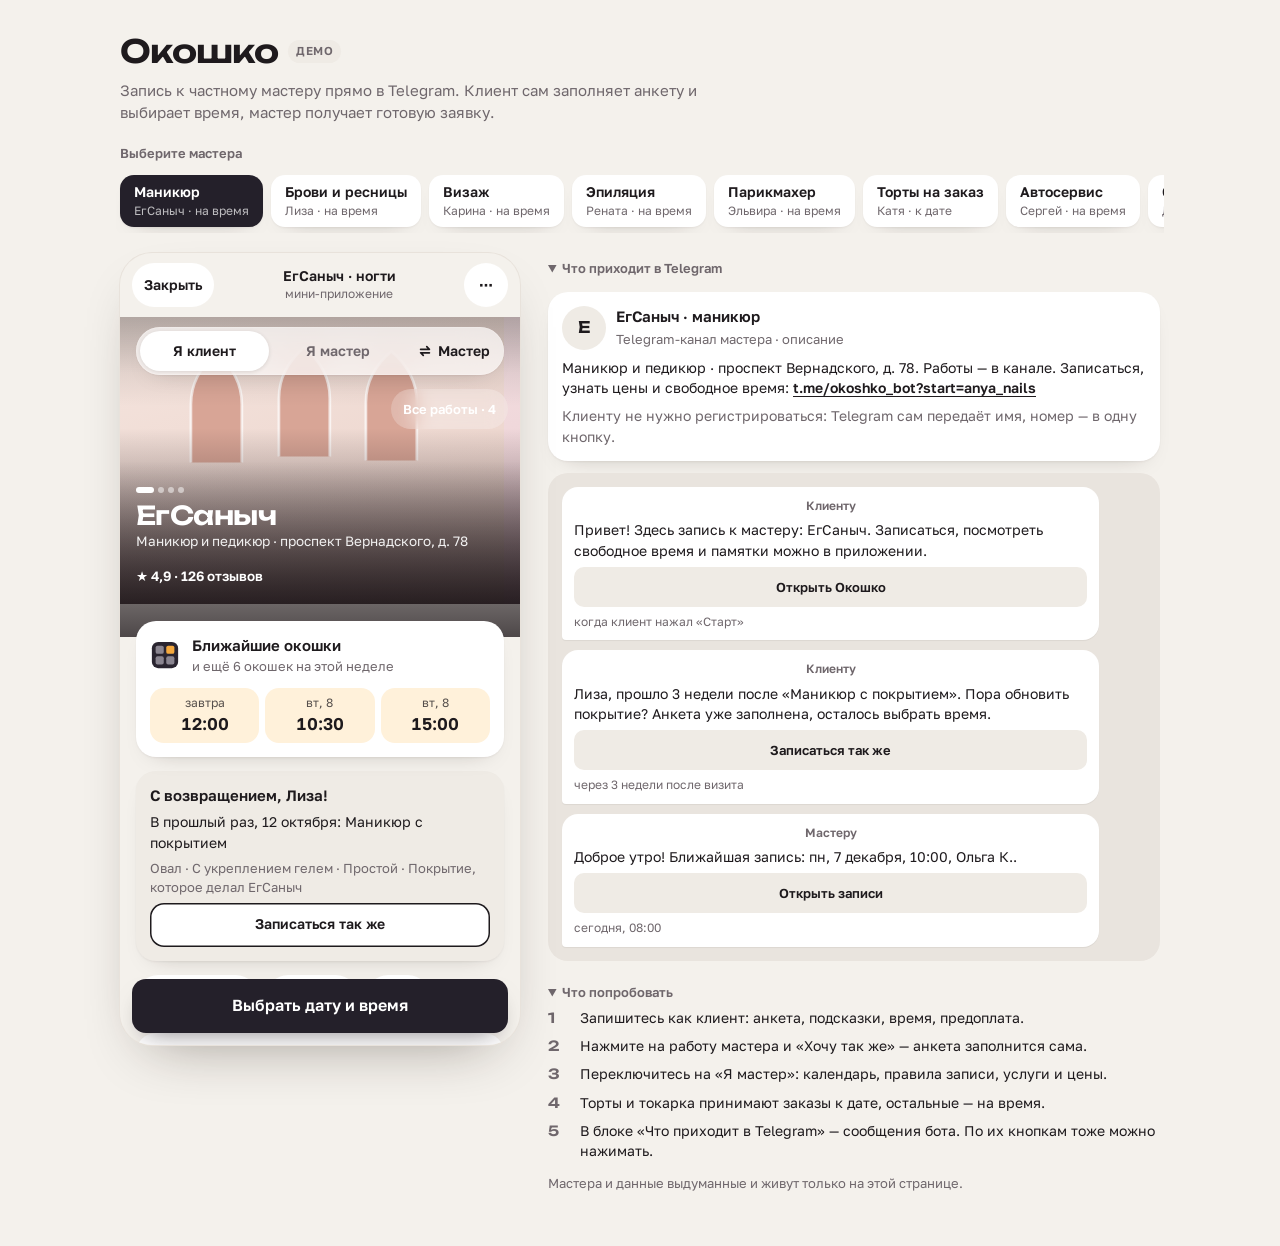
==== dev/index.html @ 12939f6d "Черновик: несколько услуг за визит, исправлено выбранное время в тёмной теме, возврат под итогом" ====
<!doctype html>
<html lang="ru"><head><meta charset="utf-8"><meta name="viewport" content="width=device-width,initial-scale=1,viewport-fit=cover">
<meta http-equiv="Content-Security-Policy" content="default-src 'self'; script-src 'self' 'unsafe-inline' https://telegram.org; style-src 'self' 'unsafe-inline'; img-src 'self' data: blob:; font-src 'self'; connect-src 'self'; media-src 'self' blob:; object-src 'none'; base-uri 'none'; form-action 'none'">
<meta name="referrer" content="no-referrer">
<meta name="theme-color" content="#F5EFE9" media="(prefers-color-scheme: light)"><meta name="theme-color" content="#141017" media="(prefers-color-scheme: dark)">
<meta name="robots" content="noindex"><meta name="description" content="Окошко — запись к частному мастеру в Telegram">
<link rel="icon" href="data:image/svg+xml,%3Csvg xmlns='http://www.w3.org/2000/svg' viewBox='0 0 24 24'%3E%3Crect x='1.5' y='1.5' width='21' height='21' rx='5' fill='%232A2530'/%3E%3Crect x='4.5' y='4.5' width='6.5' height='6.5' rx='1.5' fill='%238A8590'/%3E%3Crect x='13' y='4.5' width='6.5' height='6.5' rx='1.5' fill='%23F5A93E'/%3E%3Crect x='4.5' y='13' width='6.5' height='6.5' rx='1.5' fill='%238A8590'/%3E%3Crect x='13' y='13' width='6.5' height='6.5' rx='1.5' fill='%238A8590'/%3E%3C/svg%3E">
<script src="https://telegram.org/js/telegram-web-app.js?59"></script>
</head><body>
<title>Окошко</title>
<link rel="stylesheet" href="../fonts/fonts.css">
<style>
/* ===== Окошко: единая система (образец system.html) =====
   Фон тёплый нейтральный, карточки белые r20 с одной тенью, действие — графит r14,
   свет (янтарь) — только свободное/выбранное время, знак — сетка окошек 2×2.
   Unbounded — только заголовки экранов и имя мастера. */
:root{
  --bg:#F4F1EC; --surface:#FFFFFF; --sunk:#EFEBE5; --ink:#1E1A1D; --muted:#6F676C; --line:#E8E2DB;
  --action:#24202A; --action-ink:#FFFFFF;
  --light:#F5A93E; --light-2:#FFC86B; --light-soft:#FFF1DA; --light-ink:#3A2306;
  --ok:#2E7D5B; --danger:#C2412D;
  --r-card:20px; --r-ctl:14px; --r-sm:10px;
  --shadow:0 1px 2px rgba(30,20,10,.05),0 10px 24px -18px rgba(30,20,10,.35);
  --display:"Unbounded","Golos Text",system-ui,sans-serif;
  --body:"Golos Text",system-ui,-apple-system,"Segoe UI",sans-serif;
  --accent:var(--action); --accent-ink:var(--action-ink); --accent-text:var(--ink); --accent-soft:var(--sunk);
  --win-off:url("data:image/svg+xml,%3Csvg xmlns='http://www.w3.org/2000/svg' viewBox='0 0 24 24'%3E%3Crect x='1.5' y='1.5' width='21' height='21' rx='5' fill='%232A2530'/%3E%3Cg fill='%238A8590'%3E%3Crect x='4.5' y='4.5' width='6.5' height='6.5' rx='1.5'/%3E%3Crect x='13' y='4.5' width='6.5' height='6.5' rx='1.5'/%3E%3Crect x='4.5' y='13' width='6.5' height='6.5' rx='1.5'/%3E%3Crect x='13' y='13' width='6.5' height='6.5' rx='1.5'/%3E%3C/g%3E%3C/svg%3E");
  --win-on:url("data:image/svg+xml,%3Csvg xmlns='http://www.w3.org/2000/svg' viewBox='0 0 24 24'%3E%3Crect x='1.5' y='1.5' width='21' height='21' rx='5' fill='%232A2530'/%3E%3Cg fill='%238A8590'%3E%3Crect x='4.5' y='4.5' width='6.5' height='6.5' rx='1.5'/%3E%3Crect x='4.5' y='13' width='6.5' height='6.5' rx='1.5'/%3E%3Crect x='13' y='13' width='6.5' height='6.5' rx='1.5'/%3E%3C/g%3E%3Crect x='13' y='4.5' width='6.5' height='6.5' rx='1.5' fill='%23F5A93E'/%3E%3C/svg%3E");
}
@media (prefers-color-scheme: dark){:root:not([data-theme="light"]){color-scheme:dark}}
.t-light{--bg:#F4F1EC;--surface:#FFFFFF;--sunk:#EFEBE5;--ink:#1E1A1D;--muted:#6F676C;--line:#E8E2DB;--action:#24202A;--action-ink:#FFFFFF;--light-soft:#FFF1DA;--ok:#2E7D5B;--shadow:0 1px 2px rgba(30,20,10,.05),0 10px 24px -18px rgba(30,20,10,.35);--glass:color-mix(in srgb,#FFFFFF 70%,transparent);--bubble:#FFFFFF;--feed:#E9E4DE;color-scheme:light}
.t-dark{--bg:#121014;--surface:#1D1A20;--sunk:#262229;--ink:#F3EFF1;--muted:#A79FA5;--line:#2E2A32;--action:#F3EFF1;--action-ink:#121014;--light-soft:#3A2A14;--ok:#5BC293;--danger:#F97066;--shadow:none;--glass:color-mix(in srgb,#2A2530 70%,transparent);--bubble:#1D1A20;--feed:#0C0A0E;color-scheme:dark;
  --win-off:url("data:image/svg+xml,%3Csvg xmlns='http://www.w3.org/2000/svg' viewBox='0 0 24 24'%3E%3Crect x='1.5' y='1.5' width='21' height='21' rx='5' fill='%23F1ECEF'/%3E%3Cg fill='%23C9C3BD'%3E%3Crect x='4.5' y='4.5' width='6.5' height='6.5' rx='1.5'/%3E%3Crect x='13' y='4.5' width='6.5' height='6.5' rx='1.5'/%3E%3Crect x='4.5' y='13' width='6.5' height='6.5' rx='1.5'/%3E%3Crect x='13' y='13' width='6.5' height='6.5' rx='1.5'/%3E%3C/g%3E%3C/svg%3E");
  --win-on:url("data:image/svg+xml,%3Csvg xmlns='http://www.w3.org/2000/svg' viewBox='0 0 24 24'%3E%3Crect x='1.5' y='1.5' width='21' height='21' rx='5' fill='%23F1ECEF'/%3E%3Cg fill='%23C9C3BD'%3E%3Crect x='4.5' y='4.5' width='6.5' height='6.5' rx='1.5'/%3E%3Crect x='4.5' y='13' width='6.5' height='6.5' rx='1.5'/%3E%3Crect x='13' y='13' width='6.5' height='6.5' rx='1.5'/%3E%3C/g%3E%3Crect x='13' y='4.5' width='6.5' height='6.5' rx='1.5' fill='%23F5A93E'/%3E%3C/svg%3E")}
.t-light,.t-dark{background:var(--bg);color:var(--ink);--accent:var(--action);--accent-ink:var(--action-ink);--accent-text:var(--ink);--accent-soft:var(--sunk)}
*{box-sizing:border-box}
[hidden]{display:none!important}
body{background:var(--bg);color:var(--ink);font-family:var(--body);font-size:15px;line-height:1.45;margin:0;
  padding-left:max(16px,env(safe-area-inset-left,0px));padding-right:max(16px,env(safe-area-inset-right,0px));padding-block:28px 40px}
button,input,select,textarea{font:inherit;color:inherit}
button{cursor:pointer}
button,label,summary{touch-action:manipulation;-webkit-tap-highlight-color:transparent}
:focus-visible{outline:2px solid var(--light);outline-offset:2px}
.sheet:focus,.modal:focus{outline:none}
h2{font-family:var(--display);font-weight:700;font-size:20px;line-height:1.2;letter-spacing:-.01em;margin:0;text-wrap:balance}
h3{font-size:15px;font-weight:600;margin:0;color:var(--ink)}
.muted{color:var(--muted)}
.small{font-size:13px}

/* ===== демо-обвязка вокруг телефона (тихая) ===== */
.wrap{max-width:1040px;margin:0 auto;display:flex;flex-direction:column;gap:20px}
.intro{display:flex;flex-direction:column;gap:6px;max-width:640px}
.intro h1{font-family:var(--display);font-weight:700;font-size:clamp(24px,4vw,32px);margin:0;letter-spacing:-.02em;display:flex;align-items:center;gap:10px}
.intro p{margin:0;color:var(--muted)}
.demo{font-family:var(--body);font-size:11.5px;font-weight:600;letter-spacing:.05em;text-transform:uppercase;padding:3px 8px;border-radius:99px;background:var(--sunk);color:var(--muted)}
.m-hint{display:none}
.niche-h{display:flex;flex-direction:column;gap:8px;min-width:0}
.niche-h h3{font-size:13px;color:var(--muted);font-weight:600}
.niches{display:flex;gap:8px;overflow-x:auto;padding:4px 4px 6px;margin:0 -4px;scrollbar-width:none}
.niches::-webkit-scrollbar{display:none}
.niche{flex:none;border:0;background:var(--surface);box-shadow:var(--shadow);border-radius:var(--r-ctl);padding:8px 14px;text-align:left;line-height:1.25;min-height:44px}
.niche b{display:block;font-weight:600;font-size:14px}
.niche span{font-size:12px;color:var(--muted)}
.niche[aria-pressed="true"]{background:var(--action);color:var(--action-ink)}
.niche[aria-pressed="true"] span{color:inherit;opacity:.7}
.grid{display:grid;grid-template-columns:minmax(0,400px) minmax(0,1fr);gap:28px;align-items:start}
@media (max-width:820px){.grid{grid-template-columns:minmax(0,1fr)}}
.side{display:flex;flex-direction:column;gap:16px;min-width:0}
.fold{display:flex;flex-direction:column}
.fold summary{cursor:pointer;font-size:13px;color:var(--muted);font-weight:600;padding:6px 0}
.fold-in{display:flex;flex-direction:column;gap:12px;margin-top:8px}
.badge{font-size:11px;background:var(--light);color:var(--light-ink);border-radius:99px;padding:2px 8px;margin-left:4px}
.tips{display:flex;flex-direction:column;gap:8px;padding:0;margin:0;list-style:none}
.tips li{display:grid;grid-template-columns:24px 1fr;gap:8px;font-size:14px}
.tips li b{font-family:var(--display);color:var(--muted);font-weight:600}
/* лента бота */
.chan{background:var(--surface);box-shadow:var(--shadow);border-radius:var(--r-card);padding:14px;display:flex;flex-direction:column;gap:8px}
.chan-top{display:flex;gap:10px;align-items:center}.chan-top b{display:block}
.chan p{margin:0;font-size:14px}
.feed{background:var(--feed);border-radius:var(--r-card);padding:14px;display:flex;flex-direction:column;gap:10px;max-height:min(560px,70vh);overflow-y:auto}
.msg{background:var(--bubble);border-radius:16px 16px 16px 4px;padding:10px 12px;max-width:92%;display:flex;flex-direction:column;gap:6px;font-size:14px;box-shadow:0 1px 1px rgba(0,0,0,.06)}
.msg.me{align-self:flex-end;background:var(--action);color:var(--action-ink);border-radius:16px 16px 4px 16px}
.msg .who{font-size:12px;font-weight:600;color:var(--muted)}
.msg .when{font-size:12px;color:var(--muted)}
.msg.me .when{color:inherit;opacity:.7}
.msg-btn{border:0;border-radius:var(--r-sm);background:var(--sunk);padding:8px;font-weight:600;font-size:13px;min-height:40px}
.linkbtn{border:0;background:none;padding:0;color:var(--ink);font-weight:600;text-decoration:underline;text-underline-offset:3px}

/* ===== телефон ===== */
.phone{position:relative;display:flex;flex-direction:column;height:min(800px,88vh);min-height:560px;background:var(--bg);
  border-radius:32px;overflow:hidden;box-shadow:0 0 0 1px var(--line),0 24px 60px -30px rgba(30,20,10,.45);width:100%;max-width:400px;margin:0 auto}
.tg-bar{display:flex;align-items:center;justify-content:space-between;padding:10px 12px;font-size:14px;flex:none}
.tg-bar .ttl{text-align:center;line-height:1.2}
.tg-bar .ttl b{display:block;font-weight:600}
.tg-bar .ttl small{color:var(--muted);font-size:12px}
.tg-bar .ghost{border:0;background:var(--surface);border-radius:99px;padding:0 12px;min-height:34px;font-weight:600;font-size:14px}
.t-dark .tg-bar .ghost{background:var(--sunk)}
.stage{position:relative;flex:1;min-height:0;display:flex;flex-direction:column}
.screen{flex:1;min-height:0;overflow-y:auto;padding:16px;display:flex;flex-direction:column;gap:14px;overscroll-behavior:contain}
.screen>*{flex-shrink:0}
.stage .screen{--pt:66px;padding-top:var(--pt);padding-bottom:calc(var(--fh,0px) + 16px);scroll-padding-top:var(--pt)}
.stage.noroles .screen{--pt:12px}
/* переключатель «клиент / мастер» и выбор мастера — стекло сверху */
.roles{position:absolute;top:10px;left:16px;right:16px;z-index:6;display:grid;grid-template-columns:1fr 1fr auto;gap:4px;padding:4px;border-radius:99px;
  background:var(--glass);-webkit-backdrop-filter:blur(20px) saturate(1.6);backdrop-filter:blur(20px) saturate(1.6);box-shadow:var(--shadow),inset 0 0 0 .5px rgba(255,255,255,.35)}
.t-dark .roles{box-shadow:inset 0 0 0 1px var(--line)}
.roles button{border:0;background:none;border-radius:99px;min-height:40px;padding:0 12px;font-weight:600;color:var(--muted);font-size:14px}
.roles button[aria-pressed="true"]{background:var(--surface);color:var(--ink);box-shadow:0 1px 4px rgba(0,0,0,.12)}
.t-dark .roles button[aria-pressed="true"]{background:var(--sunk)}
.roles .who-btn{display:flex;align-items:center;gap:6px;color:var(--ink);padding:0 10px 0 12px}
.roles .who-btn svg{width:14px;height:14px}
/* нижняя кнопка — парит сама, без подложки */
.foot{position:absolute;left:12px;right:12px;bottom:12px;z-index:6;display:flex;flex-direction:column;gap:8px}
.foot:empty{display:none}
.foot.has-back{display:grid;grid-template-columns:auto minmax(0,1fr);gap:8px;align-items:end}
.foot.has-back>.foot-note{grid-column:1/-1;order:-1}
.foot.has-back>.foot-row{min-width:0}
.foot.tg-hide.has-back{grid-template-columns:1fr}
.foot.tg-hide .back-btn{width:100%;justify-content:center}
.main-btn{position:relative;width:100%;border:0;border-radius:var(--r-ctl);min-height:54px;padding:0 16px;background:var(--action);color:var(--action-ink);font-weight:600;font-size:16px;box-shadow:0 12px 26px -14px rgba(20,10,20,.6);transition:transform .12s}
.t-dark .main-btn{box-shadow:0 12px 26px -12px rgba(0,0,0,.8)}
.main-btn:disabled{background:var(--sunk);color:var(--muted);box-shadow:none;cursor:not-allowed}
.back-btn{display:flex;align-items:center;gap:4px;height:54px;padding:0 14px 0 10px;border:0;border-radius:var(--r-ctl);font-weight:600;color:var(--ink);
  background:var(--glass);-webkit-backdrop-filter:blur(20px);backdrop-filter:blur(20px);box-shadow:var(--shadow)}
.t-dark .back-btn{box-shadow:inset 0 0 0 1px var(--line)}
.back-btn svg{flex:none}
@media (max-width:360px){.back-btn span{display:none}.back-btn{padding:0 16px}}
.foot-row{display:flex;gap:8px}
.foot-row .skip{flex:none;border:0;border-radius:var(--r-ctl);padding:0 16px;font-weight:600;background:var(--glass);-webkit-backdrop-filter:blur(20px);backdrop-filter:blur(20px);box-shadow:var(--shadow)}
.foot-note{margin:0;font-size:13px;color:var(--muted);text-align:center;border-radius:16px;padding:8px 12px;background:var(--glass);-webkit-backdrop-filter:blur(20px);backdrop-filter:blur(20px)}
.foot-note.fsum{display:flex;justify-content:space-between;gap:12px;text-align:left;color:var(--ink);font-size:14px;box-shadow:var(--shadow)}
.t-dark .foot-note.fsum{box-shadow:inset 0 0 0 1px var(--line)}
.foot-note.fsum b{font-variant-numeric:tabular-nums;white-space:nowrap}
.foot-note.fsum span::first-letter{text-transform:uppercase}
.main-btn:active,.btn2:active,.svc2:active,.optc:active,.slot:active,.qbtn:active,.day:active{transform:scale(.97)}
.btn2,.svc2,.optc,.slot,.qbtn,.day{transition:transform .12s,background .15s,box-shadow .15s}
.main-btn.bump{animation:bump .36s cubic-bezier(.22,1,.36,1)}
@keyframes bump{40%{transform:scale(1.03)}}
.pdelta{position:absolute;right:14px;top:-12px;font-size:12.5px;font-weight:700;padding:3px 9px;border-radius:99px;background:var(--light-soft);color:var(--ink);pointer-events:none;animation:pdelta 1.4s ease-out forwards}
@keyframes pdelta{0%{opacity:0;transform:translateY(6px)}15%{opacity:1;transform:none}75%{opacity:1}100%{opacity:0;transform:translateY(-6px)}}
.toast{position:absolute;left:16px;right:16px;bottom:calc(var(--fh,0px) + 24px);background:var(--action);color:var(--action-ink);padding:11px 14px;border-radius:var(--r-ctl);font-size:14px;z-index:9}
.screen.enter-f{animation:scrF .28s cubic-bezier(.22,1,.36,1)}
.screen.enter-b{animation:scrB .28s cubic-bezier(.22,1,.36,1)}
@keyframes scrF{from{opacity:0;transform:translateX(18px)}to{opacity:1;transform:none}}
@keyframes scrB{from{opacity:0;transform:translateX(-18px)}to{opacity:1;transform:none}}

/* ===== общие элементы ===== */
.list{display:flex;flex-direction:column;gap:8px}
.sec-h{display:flex;justify-content:space-between;align-items:center;gap:8px}
.btn2{border:0;background:var(--sunk);border-radius:var(--r-ctl);padding:0 16px;min-height:44px;font-size:14px;font-weight:600}
.btn2.acc{background:var(--surface);box-shadow:inset 0 0 0 1.5px var(--ink)}
.btn2.fill{background:var(--action);color:var(--action-ink)}
.row-btns{display:flex;gap:8px;flex-wrap:wrap}
.row-btns .btn2{flex:1 1 auto}
.back{align-self:flex-start;border:0;background:none;color:var(--ink);padding:6px 0;font-weight:600;text-decoration:underline;text-underline-offset:3px;min-height:44px}
.tag{font-size:13px;padding:0 12px;min-height:36px;border-radius:99px;border:0;background:var(--surface);box-shadow:var(--shadow);color:var(--ink)}
.t-dark .tag{background:var(--sunk)}
.links{display:flex;gap:8px;flex-wrap:wrap}
.pill{font-size:11.5px;font-weight:700;letter-spacing:.03em;text-transform:uppercase;padding:3px 8px;border-radius:99px;background:var(--light-soft);color:var(--ink)}
.note{background:var(--surface);border-radius:var(--r-ctl);padding:12px 14px;font-size:13px;color:var(--muted);box-shadow:var(--shadow)}
.t-dark .note{box-shadow:inset 0 0 0 1px var(--line)}
.total{display:flex;justify-content:space-between;font-weight:600;font-variant-numeric:tabular-nums}
.sum{width:100%;display:flex;flex-direction:column;background:var(--surface);border-radius:var(--r-card);padding:4px 16px;box-shadow:var(--shadow)}
.t-dark .sum{box-shadow:inset 0 0 0 1px var(--line)}
.kv{display:flex;justify-content:space-between;gap:12px;font-size:14px;padding:11px 0}
.kv+.kv{box-shadow:inset 0 1px 0 var(--line)}
.kv span:first-child{color:var(--muted)}
.kv span:last-child{text-align:right;font-weight:500}
.prog{display:flex;flex-direction:column;gap:6px}
.prog .bar{height:4px;border-radius:4px;background:var(--line);overflow:hidden}
.prog .bar i{display:block;height:100%;background:var(--ink);border-radius:4px;transition:width .25s}
.prog span{font-size:12.5px;color:var(--muted)}
.made{margin:0;text-align:center;font-size:12px;color:var(--muted)}
.ferr{font-size:13px;color:var(--danger)}
/* знак: сетка окошек */
.win{display:inline-block;flex:none;width:28px;height:28px;background:var(--win-off) center/contain no-repeat;border-radius:0;box-shadow:none}
.win.on{background-image:var(--win-on)}
.cw{display:inline-block;width:14px;height:14px;margin-right:6px;vertical-align:-2px;background:var(--win-off) center/contain no-repeat;transition:filter .3s}
.cw.on{background-image:var(--win-on)}
@keyframes cwon{0%{transform:scale(.5)}60%{transform:scale(1.25)}100%{transform:scale(1)}}
.hint-btn.got{animation:got .6s cubic-bezier(.34,1.56,.64,1)}
.hint-btn.got .cw{animation:cwon .7s ease-out}
@keyframes got{0%{transform:scale(.92)}45%{transform:scale(1.08)}100%{transform:scale(1)}}

/* ===== главная клиента ===== */
.hero{position:relative;margin:calc(-1 * var(--pt,16px)) -16px 0;height:min(320px,50vh);flex:none;overflow:hidden;background:var(--sunk)}
.hslides{display:flex;height:100%;overflow-x:auto;scroll-snap-type:x mandatory;scrollbar-width:none}
.hslides::-webkit-scrollbar{display:none}
.hslide{flex:0 0 100%;height:100%;scroll-snap-align:start;border:0;padding:0;background:none;display:block;position:relative}
.hslide.cover{display:grid;place-items:center;background:linear-gradient(160deg,#3B3540,#1E1A1D)}
.hini{width:92px;height:92px;border-radius:50%;background:rgba(255,255,255,.9);color:#1E1A1D;display:grid;place-items:center;font:700 34px/1 var(--display);overflow:hidden;margin-bottom:56px}
.hini img{width:100%;height:100%;object-fit:cover}
.hero::after{content:"";position:absolute;inset:0;pointer-events:none;background:linear-gradient(180deg,rgba(0,0,0,.18) 0,rgba(0,0,0,0) 28%,rgba(0,0,0,0) 45%,rgba(15,8,12,.72) 100%)}
.hcap{position:absolute;left:16px;right:16px;bottom:38px;z-index:2;color:#fff;display:flex;flex-direction:column;align-items:flex-start;gap:3px;pointer-events:none}
.hcap>*{pointer-events:auto}
.hcap h1{font:700 26px/1.06 var(--display);letter-spacing:-.02em;margin:0;text-wrap:balance}
.hcap p{margin:0;font-size:13.5px;opacity:.92;display:-webkit-box;-webkit-line-clamp:2;-webkit-box-orient:vertical;overflow:hidden}
.hrate{border:0;background:none;color:#fff;padding:2px 0;min-height:28px;font-size:13.5px;font-weight:600}
.hdots{display:flex;gap:4px;margin-bottom:6px}.hdots i{width:6px;height:6px;border-radius:3px;background:rgba(255,255,255,.5);transition:width .2s}.hdots i.on{width:18px;background:#fff}
.hall{position:absolute;right:12px;bottom:40px;z-index:2;border:0;border-radius:99px;padding:0 12px;min-height:34px;background:rgba(255,255,255,.22);-webkit-backdrop-filter:blur(10px);backdrop-filter:blur(10px);color:#fff;font-size:13px;font-weight:600}
.lit{display:flex;align-items:center;gap:12px;width:100%;text-align:left;border:0;background:var(--surface);border-radius:var(--r-card);padding:14px;box-shadow:var(--shadow)}
.t-dark .lit{box-shadow:inset 0 0 0 1px var(--line)}
.hero+.lit{position:relative;z-index:3;margin-top:-30px}
.lit .win{width:30px;height:30px}
.lit b{display:block;font-weight:600;font-size:15px}
.lit>span>span{display:block;font-size:13px;color:var(--muted)}
.lit.qnear{flex-direction:column;align-items:stretch;gap:12px;cursor:default}
.near-h{display:flex;align-items:center;gap:12px}
.near-h>span>span{display:block;font-size:13px;color:var(--muted)}
.qt{display:grid;grid-template-columns:repeat(3,1fr);gap:6px}
.qbtn{border:0;background:var(--light-soft);border-radius:var(--r-ctl);min-height:54px;padding:6px 4px;display:flex;flex-direction:column;align-items:center;justify-content:center;gap:1px}
.t-dark .qbtn{color:#FFDCA6}
.qbtn small{font-size:12px;opacity:.75}
.qbtn b{font-size:17px;font-weight:600;font-variant-numeric:tabular-nums}
.rev{background:var(--surface);border-radius:var(--r-card);padding:14px;display:flex;flex-direction:column;gap:6px;font-size:14px;box-shadow:var(--shadow)}
.t-dark .rev{box-shadow:inset 0 0 0 1px var(--line)}
.rev b{font-size:13px}
.rev .st{color:var(--light);letter-spacing:1px;font-size:12px}
.rev.back-card{background:var(--surface)}
.memo{display:flex;gap:12px;align-items:center;width:100%;text-align:left;background:var(--surface);border:0;border-radius:var(--r-card);padding:14px;box-shadow:var(--shadow)}
.t-dark .memo{box-shadow:inset 0 0 0 1px var(--line)}
.memo .q{flex:none;width:30px;height:30px;background:var(--win-on) center/contain no-repeat;font-size:0;color:transparent}
.svc{display:flex;justify-content:space-between;gap:12px;width:100%;text-align:left;background:var(--surface);border:0;border-radius:var(--r-ctl);padding:14px;box-shadow:var(--shadow)}
.t-dark .svc{box-shadow:inset 0 0 0 1px var(--line)}
.svc .nm{font-weight:600}
.svc .pr{text-align:right;white-space:nowrap;font-variant-numeric:tabular-nums}
/* услуги карточками */
.svc2{display:grid;grid-template-columns:1fr auto;gap:4px 12px;width:100%;text-align:left;background:var(--surface);border:0;border-radius:var(--r-card);padding:14px;box-shadow:var(--shadow)}
.t-dark .svc2{box-shadow:inset 0 0 0 1px var(--line)}
.svc2 .nm{font-weight:600}
.svc2 .pr{font-weight:600;font-variant-numeric:tabular-nums;text-align:right;white-space:nowrap}
.svc2 .meta{grid-column:1/-1;display:flex;flex-wrap:wrap;gap:4px 10px;font-size:13px;color:var(--muted);align-items:center}
.list.svcs{gap:8px}
.svcs .svc2{grid-template-columns:52px minmax(0,1fr) auto;gap:2px 12px;align-items:center;padding:10px 14px 10px 10px}
.svcs .sth{grid-row:1/3;width:52px;height:52px;border-radius:14px;overflow:hidden;display:block}
.svcs .sth .art{aspect-ratio:auto;width:52px;height:52px;border-radius:14px}
.svcs .sth .art .nails{width:80%}
.svcs .sth .art>svg{width:52%}
.sth-ph{width:100%;height:100%;display:grid;place-items:center;background:var(--sunk);color:var(--muted);font:700 20px/1 var(--display);border-radius:14px}
.svcs .svc2 .nm{align-self:end;font-size:15px}
.svcs .svc2 .pr{align-self:end;display:flex;align-items:center;gap:6px}
.svcs .svc2 .pr::after{content:"";width:7px;height:7px;border-right:2px solid var(--muted);border-top:2px solid var(--muted);transform:rotate(45deg);margin-left:2px}
.svcs .svc2 .meta{grid-column:2/-1;align-self:start}
.nchip{display:inline-flex;align-items:center;gap:6px;color:var(--muted)}
.nchip::before{content:"";width:7px;height:7px;border-radius:50%;background:var(--light)}
.nnone{color:var(--muted)}
.near{font-size:13px;color:var(--muted)}
/* картинки работ */
.art{aspect-ratio:4/5;width:100%;max-width:100%;border-radius:var(--r-ctl);display:grid;place-items:center;overflow:hidden;position:relative}
.art img{width:100%;height:100%;object-fit:cover}
.art svg{width:46%;height:auto}
.art .nails{display:flex;gap:6%;width:76%;align-items:flex-end;justify-content:center}
.art .nails svg{width:30%}
.art.lg{border-radius:var(--r-card);max-height:300px;aspect-ratio:auto;height:260px}
.art.hero{aspect-ratio:auto;height:100%;border-radius:0}
.art.hero .nails{width:62%;margin-bottom:22%}
.art.hero>svg{width:34%;margin-bottom:18%}
.arch,.art.arch{border-radius:var(--r-ctl);overflow:hidden}
.works{display:flex;gap:10px;overflow-x:auto;margin-inline:-16px;padding:4px 16px;scrollbar-width:none}
.work{flex:none;width:128px;border:0;background:none;padding:0;text-align:left;display:flex;flex-direction:column;gap:6px}
.work b{font-size:13px;font-weight:600;line-height:1.3}
.work span{font-size:12px;color:var(--muted);font-variant-numeric:tabular-nums}
.wtiles{display:grid;grid-template-columns:repeat(2,1fr);gap:10px}
.wtiles .work{width:auto}
/* старые блоки главной на всякий случай */
.facade{display:grid;grid-template-columns:1fr 1.25fr 1fr;gap:10px;align-items:end}
.facade.one{grid-template-columns:minmax(0,62%);justify-content:center}
.fwork{border:0;background:none;padding:0;display:block;min-width:0}
.who{display:flex;flex-direction:column;align-items:center;gap:4px;text-align:center}
.who h1{font:700 23px/1.15 var(--display);margin:0}
.who p{margin:0;color:var(--muted);font-size:14px}
.rate{border:0;background:none;padding:0;color:var(--muted);font-size:13px;cursor:pointer}
.allworks{align-self:center}
.cover{position:relative;overflow:hidden;background:linear-gradient(160deg,#3B3540,#1E1A1D)}
.cover.cv-photo{background-size:cover;background-position:center}

/* ===== анкета ===== */
.qtitle{display:flex;flex-direction:column;gap:6px}
.qhead{display:flex;justify-content:space-between;align-items:center;gap:8px;flex-wrap:wrap;row-gap:8px}
.qhead h2{font-size:22px}
.picked{font-size:13px;color:var(--muted)}
.mini{display:flex;gap:6px;flex-wrap:wrap}
.hint-btn{border:0;background:var(--light-soft);color:var(--ink);border-radius:99px;padding:0 14px;min-height:36px;font-size:13.5px;font-weight:600;display:inline-flex;align-items:center}
.t-dark .hint-btn{color:#FFE3B8}
.opts{display:flex;flex-direction:column;gap:8px}
.opts.grid2{display:grid;grid-template-columns:1fr 1fr}
.optc{display:flex;gap:12px;align-items:center;text-align:left;border:0;background:var(--surface);border-radius:var(--r-card);padding:14px;width:100%;box-shadow:var(--shadow);position:relative}
.t-dark .optc{box-shadow:inset 0 0 0 1px var(--line)}
.opts .optc::before{content:"";flex:none;width:22px;height:22px;border-radius:50%;box-shadow:inset 0 0 0 2px var(--line)}
.optc[aria-pressed="true"]{box-shadow:inset 0 0 0 2px var(--ink),var(--shadow)}
.opts .optc[aria-pressed="true"]::before{box-shadow:inset 0 0 0 7px var(--ink)}
.optc.pic{flex-direction:column;align-items:flex-start;gap:8px}
.opts .optc.pic::before{position:absolute;top:12px;right:12px}
.optc svg{width:30px;height:48px;flex:none}
.optc svg path{fill:var(--sunk);stroke:var(--ink);stroke-width:2}
.optc b{display:block;font-weight:600;font-size:15px}
.optc span{display:block;font-size:13px;color:var(--muted);line-height:1.35}
.optc .add{color:var(--ink);font-weight:600;font-size:13px}
.chips{display:flex;flex-wrap:wrap;gap:8px}
.chip{border:0;background:var(--surface);box-shadow:var(--shadow);border-radius:var(--r-ctl);padding:0 14px;min-height:44px;font-size:14px}
.chip[aria-pressed="true"]{background:var(--action);color:var(--action-ink)}
.tinput{border:0;background:var(--surface);box-shadow:inset 0 0 0 1px var(--line);border-radius:var(--r-ctl);padding:13px 14px;width:100%}
.drop{display:flex;align-items:center;gap:12px;border:0;border-radius:var(--r-card);padding:16px;cursor:pointer;background:var(--surface);box-shadow:inset 0 0 0 1.5px var(--line);position:relative}
.drop-txt{display:flex;flex-direction:column;gap:2px}
.drop img{width:52px;height:52px;object-fit:cover;border-radius:var(--r-sm)}
.drop input{position:absolute;opacity:0;width:1px;height:1px}
.drop:focus-within,.addph:focus-within,label.btn2:focus-within{outline:2px solid var(--light);outline-offset:2px}

/* ===== выбор времени ===== */
.days{display:flex;gap:6px;overflow-x:auto;margin-inline:-16px;padding:4px 16px 6px;scrollbar-width:none}
.days::-webkit-scrollbar{display:none}
.day{flex:none;width:52px;border:0;background:var(--surface);border-radius:var(--r-ctl);padding:8px 0 7px;display:flex;flex-direction:column;align-items:center;gap:5px;line-height:1;box-shadow:var(--shadow);color:var(--ink)}
.t-dark .day{box-shadow:inset 0 0 0 1px var(--line)}
.day small{font-size:12px;color:var(--muted)}
.day b{font-size:16px;font-weight:700;font-variant-numeric:tabular-nums}
.day .win{width:22px;height:22px}
.day[aria-pressed="true"]{background:var(--action);color:var(--action-ink)}
.day[aria-pressed="true"] small{color:inherit;opacity:.7}
.t-light .day[aria-pressed="true"]{--win-off:url("data:image/svg+xml,%3Csvg xmlns='http://www.w3.org/2000/svg' viewBox='0 0 24 24'%3E%3Crect x='1.5' y='1.5' width='21' height='21' rx='5' fill='%23F1ECEF'/%3E%3Cg fill='%23C9C3BD'%3E%3Crect x='4.5' y='4.5' width='6.5' height='6.5' rx='1.5'/%3E%3Crect x='13' y='4.5' width='6.5' height='6.5' rx='1.5'/%3E%3Crect x='4.5' y='13' width='6.5' height='6.5' rx='1.5'/%3E%3Crect x='13' y='13' width='6.5' height='6.5' rx='1.5'/%3E%3C/g%3E%3C/svg%3E");--win-on:url("data:image/svg+xml,%3Csvg xmlns='http://www.w3.org/2000/svg' viewBox='0 0 24 24'%3E%3Crect x='1.5' y='1.5' width='21' height='21' rx='5' fill='%23F1ECEF'/%3E%3Cg fill='%23C9C3BD'%3E%3Crect x='4.5' y='4.5' width='6.5' height='6.5' rx='1.5'/%3E%3Crect x='4.5' y='13' width='6.5' height='6.5' rx='1.5'/%3E%3Crect x='13' y='13' width='6.5' height='6.5' rx='1.5'/%3E%3C/g%3E%3Crect x='13' y='4.5' width='6.5' height='6.5' rx='1.5' fill='%23F5A93E'/%3E%3C/svg%3E")}
.t-dark .day[aria-pressed="true"]{--win-off:url("data:image/svg+xml,%3Csvg xmlns='http://www.w3.org/2000/svg' viewBox='0 0 24 24'%3E%3Crect x='1.5' y='1.5' width='21' height='21' rx='5' fill='%232A2530'/%3E%3Cg fill='%238A8590'%3E%3Crect x='4.5' y='4.5' width='6.5' height='6.5' rx='1.5'/%3E%3Crect x='13' y='4.5' width='6.5' height='6.5' rx='1.5'/%3E%3Crect x='4.5' y='13' width='6.5' height='6.5' rx='1.5'/%3E%3Crect x='13' y='13' width='6.5' height='6.5' rx='1.5'/%3E%3C/g%3E%3C/svg%3E");--win-on:url("data:image/svg+xml,%3Csvg xmlns='http://www.w3.org/2000/svg' viewBox='0 0 24 24'%3E%3Crect x='1.5' y='1.5' width='21' height='21' rx='5' fill='%232A2530'/%3E%3Cg fill='%238A8590'%3E%3Crect x='4.5' y='4.5' width='6.5' height='6.5' rx='1.5'/%3E%3Crect x='4.5' y='13' width='6.5' height='6.5' rx='1.5'/%3E%3Crect x='13' y='13' width='6.5' height='6.5' rx='1.5'/%3E%3C/g%3E%3Crect x='13' y='4.5' width='6.5' height='6.5' rx='1.5' fill='%23F5A93E'/%3E%3C/svg%3E")}
.day:disabled{opacity:.45;box-shadow:none;background:transparent;cursor:not-allowed}
.part{display:flex;flex-direction:column;gap:8px}
.part h4{margin:0;font-size:13px;font-weight:600;color:var(--muted)}
.slots{display:grid;grid-template-columns:repeat(3,1fr);gap:8px}
.slots.wins{grid-template-columns:1fr}
.slot{border:0;background:var(--surface);border-radius:var(--r-ctl);min-height:48px;padding:0;font-weight:600;font-size:16px;font-variant-numeric:tabular-nums;box-shadow:var(--shadow);color:var(--ink)}
.t-dark .slot{box-shadow:inset 0 0 0 1px var(--line)}
.slots.wins .slot{padding:14px}
.slot[aria-pressed="true"]{background:radial-gradient(120% 120% at 50% 80%,#FFE7B5 0,var(--light-2) 55%,var(--light) 100%);color:var(--light-ink);box-shadow:0 8px 20px -10px rgba(245,169,62,.95)}

/* ===== контакты ===== */
.field{display:flex;flex-direction:column;gap:6px}
.field label{font-size:13px;color:var(--muted)}
.field input,.field textarea,.field select{border:0;background:var(--surface);box-shadow:inset 0 0 0 1px var(--line);border-radius:var(--r-ctl);padding:13px 14px;width:100%}
.share{border:0;background:var(--surface);box-shadow:inset 0 0 0 1.5px var(--ink);border-radius:var(--r-ctl);padding:12px;font-weight:600}
.share.big{display:flex;flex-direction:column;align-items:center;gap:2px;width:100%;padding:14px;background:var(--action);color:var(--action-ink);box-shadow:none;font-size:16px}
.share.big span{font-size:12.5px;font-weight:400;opacity:.8}

/* ===== «Вы записаны» ===== */
.done{display:flex;flex-direction:column;gap:12px;align-items:center;text-align:center}
.done .sum,.done>p{align-self:stretch}
.done>p{text-align:center}
.done h2{font-size:22px}
.done .row-btns{justify-content:center;align-self:stretch}
.bigwin{flex:none;display:flex;flex-direction:column;align-items:center;gap:2px;padding-top:132px;position:relative;color:var(--ink);margin-top:6px}
.bigwin::before,.bigwin::after{content:"";position:absolute;top:0;left:50%;width:120px;height:120px;margin-left:-60px;background:var(--win-off) center/contain no-repeat;transition:opacity .9s cubic-bezier(.22,1,.36,1),transform .9s cubic-bezier(.22,1,.36,1)}
.bigwin::after{background-image:var(--win-on);opacity:0;transform:scale(.96)}
.bigwin.on::after{opacity:1;transform:none}
.bigwin.half.on::after{opacity:.75}
.bigwin .d{font-size:13px;color:var(--muted)}
.bigwin .tm{font:700 30px/1.1 var(--display);letter-spacing:-.02em;font-variant-numeric:tabular-nums;text-wrap:balance}
.check{width:56px;height:56px;border-radius:50%;background:var(--light-soft);display:grid;place-items:center;font-size:26px;font-weight:600}

/* ===== всплывающие окна ===== */
.sheet-back{position:absolute;inset:0;background:rgba(15,10,14,.45);display:flex;align-items:flex-end;z-index:8}
.sheet{background:var(--bg);width:100%;max-height:86%;overflow-y:auto;border-radius:24px 24px 0 0;padding:10px 16px max(20px,calc(env(safe-area-inset-bottom,0px) + 12px));display:flex;flex-direction:column;gap:14px;animation:up .22s cubic-bezier(.22,1,.36,1);overscroll-behavior:contain}
.sheet>*,.modal>*{flex-shrink:0}
.grab{width:40px;height:5px;border-radius:5px;background:var(--line);align-self:center}
@keyframes up{from{transform:translateY(30px)}}
.modal-back{position:absolute;inset:0;background:rgba(15,10,14,.5);display:grid;place-items:center;padding:16px;z-index:8}
.modal{background:var(--surface);border-radius:24px;padding:18px;display:flex;flex-direction:column;gap:12px;width:100%;max-width:340px;max-height:100%;overflow-y:auto;box-shadow:0 24px 60px -24px rgba(0,0,0,.5);animation:pop .18s ease-out}
.modal .art{aspect-ratio:auto;height:clamp(80px,20vh,150px);border-radius:var(--r-ctl);flex:none}
.modal h2{font-size:19px}
.modal p{margin:0;color:var(--muted);font-size:14px}
.modal .btns{display:flex;flex-direction:column;gap:8px}
.modal .no{border:0;background:none;color:var(--muted);padding:6px;font-weight:600;min-height:44px}
@keyframes pop{from{transform:scale(.95);opacity:.7}}
.modal.pop{gap:14px}
.pop-row{display:flex;gap:12px;align-items:flex-start;justify-content:space-between}
.pop-tag{display:inline-block;font-size:12px;font-weight:600;background:var(--light-soft);border-radius:99px;padding:3px 10px;margin-bottom:6px}
.modal .art.pop-pic{flex:none;width:72px;height:88px}
.pop-list{margin:0;padding-left:20px;display:flex;flex-direction:column;gap:4px;font-size:15px}
.pop-works{display:grid;grid-template-columns:repeat(2,1fr);gap:8px}
.modal .pop-works .art{height:auto;aspect-ratio:1}
.pop-more{background:var(--sunk);color:var(--muted);font-weight:600;font-size:18px}
/* совет мастера (сторис) */
.story{gap:12px}
.st-bars{display:flex;gap:4px}
.st-bars i{flex:1;height:3px;border-radius:3px;background:var(--line);overflow:hidden;position:relative}
.st-bars i.done{background:var(--ink)}
.st-bars i.now::after{content:"";position:absolute;inset:0;background:var(--ink);transform-origin:left;animation:stbar .45s ease-out forwards}
@keyframes stbar{from{transform:scaleX(0)}to{transform:scaleX(1)}}
.st-slide{display:flex;flex-direction:column;gap:10px;animation:stin .32s cubic-bezier(.22,1,.36,1)}
@keyframes stin{from{opacity:0;transform:translateX(18px)}to{opacity:1;transform:none}}
.st-head{display:flex;align-items:center;gap:8px;font-size:13px;font-weight:600}
.st-ico{width:28px;height:28px;flex:none;background:var(--win-on) center/contain no-repeat}
.st-ico svg{display:none}
.st-cnt{margin-left:auto;color:var(--muted);font-weight:500;font-variant-numeric:tabular-nums}
.st-sh{list-style:none;margin:0;padding:0;display:flex;flex-direction:column;gap:2px}
.st-shrow{display:grid;grid-template-columns:22px minmax(0,1fr) auto;gap:12px;align-items:center;width:100%;text-align:left;border:0;background:none;padding:8px 6px;border-radius:12px;color:var(--ink)}
button.st-shrow[aria-pressed="true"]{background:var(--sunk)}
.st-shrow svg{width:22px;height:36px}
.st-shrow svg path{fill:var(--sunk);stroke:var(--ink);stroke-width:2.4}
.st-shrow b{display:block;font-size:14px;font-weight:600}
.st-shrow small{display:block;font-size:12.5px;color:var(--muted);line-height:1.35}
.st-mark{font-style:normal;width:22px;height:22px;border-radius:50%;box-shadow:inset 0 0 0 1.5px var(--line);display:grid;place-items:center;font-size:12px;color:var(--action-ink)}
button.st-shrow[aria-pressed="true"] .st-mark{background:var(--ink);box-shadow:none}
.st-list{list-style:none;margin:0;padding:0;display:flex;flex-direction:column;gap:10px}
.st-list li{display:grid;grid-template-columns:16px 1fr;gap:8px;font-size:14px;line-height:1.4}
.st-list .cw{margin:3px 0 0}
.st-more{align-self:flex-start;padding:4px 0;min-height:44px}
.st-nav{display:flex;gap:8px}
.st-nav .back-btn{height:54px;padding:0 14px;background:var(--sunk);box-shadow:none}
.st-nav .main-btn{flex:1}
.st-off{font-size:13px;min-height:44px}
/* шторки: памятки, работы, карточка клиента, тарифы */
.shapes{display:grid;grid-template-columns:repeat(auto-fill,minmax(150px,1fr));gap:10px}
.shape{display:flex;gap:10px;align-items:flex-start;background:var(--surface);border-radius:var(--r-ctl);padding:10px}
.shape svg{flex:none;width:30px;height:48px}
.shape svg path{fill:var(--sunk);stroke:var(--ink);stroke-width:2}
.shape b{display:block;font-size:14px}
.shape span{font-size:12.5px;color:var(--muted)}
.hitem{display:flex;flex-direction:column;gap:2px;padding:10px 0;border-bottom:1px solid var(--line)}
.hitem:last-child{border:0}
.hitem span{color:var(--muted);font-size:14px}
.chead{display:flex;gap:12px;align-items:center}
.chead .ava{display:grid;place-items:center;font-weight:700;font-size:20px;background:var(--sunk);color:var(--ink)}
.cstats{display:grid;grid-template-columns:repeat(3,1fr);gap:6px}
.cstats div{display:flex;flex-direction:column;gap:2px;padding:10px;border-radius:var(--r-ctl);background:var(--surface);min-width:0}
.cstats b{font-size:15px;font-variant-numeric:tabular-nums;overflow-wrap:anywhere}.cstats span{font-size:12px;color:var(--muted)}
/* выбор мастера (демо) */
.mlist{display:flex;flex-direction:column;background:var(--surface);border-radius:var(--r-card);overflow:hidden}
.mrow{display:flex;align-items:center;gap:12px;padding:10px 14px;border:0;background:none;text-align:left;width:100%;min-height:56px;position:relative}
.mrow+.mrow::before{content:"";position:absolute;top:0;left:62px;right:0;height:1px;background:var(--line)}
.mrow .mava{width:36px;height:36px;border-radius:50%;flex:none;display:grid;place-items:center;background:var(--sunk);font-weight:700}
.mrow b{display:block;font-size:15px}
.mrow small{display:block;font-size:13px;color:var(--muted)}
.mrow[aria-current="true"]::after{content:"";width:16px;height:12px;margin-left:auto;background:currentColor;-webkit-mask:url("data:image/svg+xml,%3Csvg xmlns='http://www.w3.org/2000/svg' viewBox='0 0 16 12'%3E%3Cpath d='M1.5 6l4 4 9-8.5' fill='none' stroke='black' stroke-width='2.2' stroke-linecap='round' stroke-linejoin='round'/%3E%3C/svg%3E") center/contain no-repeat;mask:url("data:image/svg+xml,%3Csvg xmlns='http://www.w3.org/2000/svg' viewBox='0 0 16 12'%3E%3Cpath d='M1.5 6l4 4 9-8.5' fill='none' stroke='black' stroke-width='2.2' stroke-linecap='round' stroke-linejoin='round'/%3E%3C/svg%3E") center/contain no-repeat}
.mrow>span{flex:1;min-width:0}

/* ===== кабинет мастера ===== */
.tabs{display:grid;grid-template-columns:repeat(4,minmax(0,1fr));gap:4px;background:var(--sunk);border-radius:var(--r-ctl);padding:4px}
.tabs button{border:0;background:none;border-radius:var(--r-sm);min-height:40px;padding:0 2px;color:var(--muted);font-weight:600;font-size:13.5px;white-space:nowrap;overflow:hidden;text-overflow:ellipsis}
.tabs button[aria-pressed="true"]{background:var(--surface);color:var(--ink);box-shadow:0 1px 4px rgba(0,0,0,.1)}
.rec{border:0;border-radius:var(--r-card);padding:14px;display:flex;flex-direction:column;gap:8px;background:var(--surface);box-shadow:var(--shadow)}
.t-dark .rec{box-shadow:inset 0 0 0 1px var(--line)}
.rec.new{box-shadow:inset 0 0 0 2px var(--light),var(--shadow)}
.rec-top{display:flex;justify-content:space-between;gap:8px;align-items:baseline}
.rec-top b{font-variant-numeric:tabular-nums}
.answers{display:flex;flex-direction:column;gap:2px;font-size:13px}
.answers span b{font-weight:500}
.cname{font:inherit;font-weight:700;color:var(--ink);background:none;border:0;padding:10px 0;margin:-10px 0;cursor:pointer}
.cname::after{content:' ›';color:var(--muted)}
.cmeta{display:flex;flex-wrap:wrap;gap:6px;align-items:center;font-size:12.5px}
.cmeta .vis{padding:2px 8px;border-radius:99px;background:var(--sunk);color:var(--muted);font-weight:600}
.cmeta .vis.first{background:var(--light-soft);color:var(--ink)}
.cmeta .cnote{background:var(--sunk);padding:2px 8px;border-radius:8px}
.ed{border:0;border-radius:var(--r-card);padding:14px;display:flex;flex-direction:column;gap:10px;background:var(--surface);box-shadow:var(--shadow)}
.t-dark .ed{box-shadow:inset 0 0 0 1px var(--line)}
.ed.fin{align-items:flex-start;gap:6px;box-shadow:inset 0 0 0 2px var(--light),var(--shadow)}
.ed.fin .win{width:32px;height:32px}
.ed-row{display:grid;grid-template-columns:1fr 1fr;gap:8px}
.ed-row>label:first-child{grid-column:1/-1}
.ed input,.ed select,.pf input,.pf select,.pf textarea,.ovr input,.srow input[type=time]{border:0;background:var(--sunk);border-radius:var(--r-sm);padding:9px 10px;width:100%;min-width:0;min-height:44px}
.pf textarea{resize:vertical}
.ed label,.pf label{font-size:12.5px;color:var(--muted);display:flex;flex-direction:column;gap:4px;min-width:0}
.svc-row{display:flex;justify-content:space-between;align-items:center;gap:12px;width:100%;border:0;background:none;padding:2px 0;text-align:left;min-height:44px}
.svc-row b{display:block;font-size:15px}
.qchip{border:0;background:var(--sunk);border-radius:99px;padding:0 12px;min-height:36px;font-size:13px;color:var(--muted)}
.qchip[aria-pressed="true"]{background:var(--action);color:var(--action-ink)}
.opt{display:flex;justify-content:space-between;gap:12px;align-items:center}
.opt div{min-width:0}
.offs{display:flex;flex-wrap:wrap;gap:6px}
.sched{display:flex;flex-direction:column;background:var(--surface);border-radius:var(--r-card);padding:0 14px;box-shadow:var(--shadow)}
.t-dark .sched{box-shadow:inset 0 0 0 1px var(--line)}
.srow{display:grid;grid-template-columns:30px 52px minmax(0,1fr);align-items:center;gap:6px;padding:8px 0}
.srow+.srow{box-shadow:inset 0 1px 0 var(--line)}
.srow .times{display:flex;gap:4px;align-items:center;justify-content:flex-end;font-variant-numeric:tabular-nums}
.srow input[type=time]{width:auto;flex:1 1 0;min-width:0;max-width:118px;padding:5px 6px}
input[type=time]{font-variant-numeric:tabular-nums}
.switch{position:relative;width:48px;height:28px;border-radius:99px;border:0;background:var(--line);padding:0;flex:none}
.switch::before{content:"";position:absolute;inset:-9px -4px}
.switch::after{content:"";position:absolute;top:3px;left:3px;width:22px;height:22px;border-radius:50%;background:#fff;box-shadow:0 1px 3px rgba(0,0,0,.2);transition:transform .15s}
.switch[aria-pressed="true"]{background:var(--ok)}
.switch[aria-pressed="true"]::after{transform:translateX(20px)}
.swatches{display:flex;gap:8px;flex-wrap:wrap}
.sw{width:40px;height:40px;border-radius:50%;border:3px solid var(--surface);box-shadow:0 0 0 1px var(--line);position:relative}
.sw::before{content:"";position:absolute;inset:-4px}
.sw[aria-pressed="true"]{box-shadow:0 0 0 2px var(--ink)}
.pf{display:flex;flex-direction:column;gap:12px}
.master{display:flex;gap:14px;align-items:center}
.ava{flex:none;width:58px;height:58px;border-radius:50%;background:var(--sunk);color:var(--ink);display:grid;place-items:center;font-family:var(--display);font-weight:700;font-size:20px;overflow:hidden}
.ava.big{width:84px;height:84px;font-size:28px}
.ava img{width:100%;height:100%;object-fit:cover}
.wgrid{display:grid;grid-template-columns:repeat(3,1fr);gap:8px}
.wcell{position:relative}
.wcell .art{border-radius:var(--r-sm)}
.wcell button{position:absolute;top:4px;right:4px;width:30px;height:30px;border-radius:50%;border:0;background:rgba(0,0,0,.55);color:#fff;font-size:12px;line-height:1}
.wcell button::before{content:"";position:absolute;inset:-6px}
.addph{aspect-ratio:4/5;border:0;box-shadow:inset 0 0 0 1.5px var(--line);border-radius:var(--r-sm);display:grid;place-items:center;color:var(--muted);font-size:13px;text-align:center;cursor:pointer;position:relative}
.addph input{position:absolute;opacity:0;width:1px;height:1px}
.stats{display:grid;grid-template-columns:repeat(3,1fr);gap:8px}
.stat{background:var(--surface);border-radius:var(--r-ctl);padding:10px;display:flex;flex-direction:column}
.stat b{font-family:var(--display);font-weight:700;font-size:20px;font-variant-numeric:tabular-nums}
.stat span{font-size:12px;color:var(--muted)}
.mode{display:inline-block;font-size:11px;font-weight:600;letter-spacing:.04em;text-transform:uppercase;color:var(--muted);background:var(--sunk);border-radius:99px;padding:2px 8px}
.tgroup{display:flex;flex-direction:column;gap:8px}
/* календарь мастера */
.cal-h{display:flex;justify-content:space-between;align-items:center}
.cal-h b{text-transform:capitalize}
.cal-h button{border:0;background:var(--surface);box-shadow:var(--shadow);border-radius:var(--r-sm);width:44px;height:44px}
.cal{display:grid;grid-template-columns:repeat(7,minmax(0,1fr));gap:4px}
.cal .wd{font-size:12px;color:var(--muted);text-align:center}
.cal-d{aspect-ratio:1;border:0;background:var(--surface);border-radius:var(--r-sm);padding:3px 0;display:flex;flex-direction:column;align-items:center;justify-content:space-between;font-variant-numeric:tabular-nums;min-width:0;position:relative;box-shadow:var(--shadow)}
.t-dark .cal-d{box-shadow:inset 0 0 0 1px var(--line)}
.cal-d b{font-size:13px;font-weight:600}
.cal-d i{font-style:normal;font-size:11px;line-height:1;background:var(--action);color:var(--action-ink);border-radius:99px;padding:2px 5px}
.cal-d.free::after{content:"";position:absolute;top:7px;right:7px;width:5px;height:5px;border-radius:50%;background:var(--light)}
.cal-d{padding:6px 0 5px}
.cal-d.off,.cal-d.past{background:transparent;box-shadow:none;color:var(--muted)}
.cal-d.past{opacity:.5}
.cal-d.today b{text-decoration:underline;text-underline-offset:3px}
.cal-d[aria-pressed="true"]{box-shadow:inset 0 0 0 2px var(--ink)}
.legend{display:flex;gap:12px;flex-wrap:wrap;font-size:12px;color:var(--muted)}
.legend span::before{content:"";display:inline-block;width:10px;height:10px;border-radius:3px;margin-right:5px;vertical-align:-1px;background:var(--c)}
.tl{position:relative;margin:8px 0 4px 44px;border-left:1px solid var(--line)}
.tl .hr{position:absolute;left:-44px;right:0;font-size:12px;color:var(--muted);border-top:1px dashed var(--line);font-variant-numeric:tabular-nums}
.tl .hr span{position:relative;top:-8px;background:var(--bg);padding-right:4px}
.blk{position:absolute;left:6px;right:0;border-radius:var(--r-sm);padding:3px 8px;font-size:12px;line-height:1.25;text-align:left;overflow:hidden;border:0}
.blk.bk{background:var(--action);color:var(--action-ink)}
.blk.hold{background:var(--light-soft);color:var(--ink);box-shadow:inset 0 0 0 1.5px var(--light)}
.blk.closed{background:repeating-linear-gradient(135deg,var(--sunk) 0 6px,var(--line) 6px 8px);color:var(--muted)}
.blk.gap{background:transparent;box-shadow:inset 0 0 0 1.5px var(--light);color:var(--ink);font-weight:600}
.ovr{display:grid;grid-template-columns:minmax(0,1fr) auto minmax(0,1fr);gap:6px 8px;align-items:center}
.ovr>span{grid-column:1/-1}
.ovr input{width:100%}
/* тарифы */
.plan-card{display:flex;align-items:center;gap:12px;width:100%;text-align:left;border:0;background:var(--surface);border-radius:var(--r-card);padding:14px;box-shadow:var(--shadow)}
.t-dark .plan-card{box-shadow:inset 0 0 0 1px var(--line)}
.plan-card .win{width:30px;height:30px}
.plan-card>span:nth-child(2){flex:1;min-width:0;display:flex;flex-direction:column;gap:3px}
.plan-card b{font-weight:600}
.plan-card>span:nth-child(2)>span{font-size:13px;color:var(--muted)}
.plan-bar{height:4px;border-radius:4px;background:var(--line);overflow:hidden;display:block}
.plan-bar i{display:block;height:100%;background:var(--ink);border-radius:4px}
.plan-go{font-size:14px;font-weight:600;flex:none;text-decoration:underline;text-underline-offset:3px}
.plans{display:grid;grid-template-columns:1fr;gap:10px}
.plan{border:0;border-radius:var(--r-card);padding:16px;display:flex;flex-direction:column;gap:8px;background:var(--surface);box-shadow:var(--shadow)}
.plan.hi{box-shadow:inset 0 0 0 2px var(--ink),var(--shadow)}
.plan-h{display:flex;justify-content:space-between;align-items:baseline;gap:8px}
.plan-h b{font:700 18px/1.1 var(--display)}
.plan-p{font:700 18px/1 var(--display);font-variant-numeric:tabular-nums}
.plan-p small{font:500 13px var(--body);color:var(--muted)}
.plan-now{align-self:flex-start;font-size:12px;font-weight:600;border-radius:99px;padding:3px 10px;background:var(--action);color:var(--action-ink)}
.plan-now.soft{background:var(--light-soft);color:var(--ink)}
.plan ul{list-style:none;margin:0;padding:0;display:flex;flex-direction:column;gap:6px;font-size:14px}
.plan li{display:grid;grid-template-columns:18px 1fr;gap:6px}
.plan li span{font-weight:700}
.plan li.no{color:var(--muted)}

/* ===== Telegram и одна ссылка ===== */
body.single .niche-h{display:none}
body.tgapp{padding:0;background:var(--bg)}
body.tgapp .wrap{max-width:none;gap:0}
body.tgapp .intro,body.tgapp .niche-h,body.tgapp .side,body.tgapp .tg-bar{display:none}
body.tgapp .grid{display:block}
body.tgapp .phone{width:100%;max-width:none;margin:0;border-radius:0;box-shadow:none;min-height:0;height:var(--tg-viewport-stable-height,100vh);padding-top:calc(var(--tg-safe-area-inset-top,0px) + var(--tg-content-safe-area-inset-top,0px))}
body.tgapp .foot{bottom:max(12px,var(--tg-safe-area-inset-bottom,0px))}
body.tgapp .foot.tg-hide .main-btn{display:none}
body.tgapp .foot.tg-hide:not(:has(.foot-note,.back-btn,.skip)){display:none}

/* ===== телефоны ===== */
@media (max-width:600px){
  html{-webkit-text-size-adjust:100%;text-size-adjust:100%}
  body{overflow-x:clip;padding-top:max(12px,env(safe-area-inset-top,0px));padding-bottom:max(16px,env(safe-area-inset-bottom,0px))}
  .wrap{gap:12px}
  .intro p{display:none}
  .intro .m-hint{display:block;font-size:14px}
  .niche-h h3{display:none}
  .niche span{display:none}
  .phone{width:100vw;max-width:100vw;margin:0 0 0 calc(50% - 50vw);border-radius:0;box-shadow:none;height:calc(100dvh - 100px);min-height:500px}
  input,select,textarea{font-size:16px}
  .fold summary{font-size:14px;padding:12px 14px;background:var(--surface);border-radius:var(--r-ctl);color:var(--ink)}
}
.screen,.sheet,.modal,.feed,.days,.works,.niches{overscroll-behavior:contain;-webkit-overflow-scrolling:touch}
@media (prefers-reduced-motion:reduce){
  .screen.enter-f,.screen.enter-b,.sheet,.modal,.st-slide,.st-bars i.now::after,.main-btn.bump,.hint-btn.got,.hint-btn.got .cw{animation:none}
  .pdelta{display:none}.st-bars i.now{background:var(--ink)}
  .switch::after,.prog .bar i,.bigwin::before,.bigwin::after,.btn2,.svc2,.optc,.slot,.qbtn,.day,.main-btn{transition:none}
}

/* ===== правки по проверке 08.11 ===== */
/* янтарь — только свободное и выбранное время */
:focus-visible{outline:2px solid var(--ink);outline-offset:2px}
.hint-btn{background:var(--surface);color:var(--ink);box-shadow:var(--shadow)}
.t-dark .hint-btn{background:var(--sunk);color:var(--ink);box-shadow:none}
.rev .st{color:var(--ink)}
.pill{background:var(--sunk);color:var(--ink)}
.rec.new{box-shadow:inset 0 0 0 2px var(--ink),var(--shadow)}
.cmeta .vis.first{background:var(--sunk);color:var(--ink)}
.ed.fin{box-shadow:inset 0 0 0 2px var(--ink),var(--shadow)}
.pdelta{background:var(--surface);box-shadow:var(--shadow)}
.blk.hold{background:var(--sunk);color:var(--ink);box-shadow:inset 0 0 0 1.5px var(--muted)}
.slot{background:var(--light-soft);box-shadow:none}
.t-dark .slot{background:var(--light-soft);color:#FFDCA6;box-shadow:none}
.slot[aria-pressed="true"]{color:var(--light-ink)}
.drop:focus-within,.addph:focus-within,label.btn2:focus-within{outline-color:var(--ink)}
/* возврат до оплаты */
.master>div{display:flex;flex-direction:column;min-width:0}
.okline{display:flex;gap:12px;align-items:center;background:var(--surface);border-radius:var(--r-ctl);padding:12px 14px;box-shadow:var(--shadow)}
.t-dark .okline{box-shadow:inset 0 0 0 1px var(--line)}
.okline>span:last-child{display:flex;flex-direction:column;gap:2px;min-width:0}
.okline b{font-size:14px}
/* крестик у шторок */
.sh-top{position:sticky;top:-10px;margin:-10px -16px 0;padding:10px 12px 0;display:flex;justify-content:center;align-items:center;min-height:30px;background:var(--bg);z-index:2}
.sh-x{position:absolute;right:12px;top:8px;width:36px;height:36px;border-radius:50%;border:0;background:var(--sunk);display:grid;place-items:center;color:var(--ink)}
.sh-x::before{content:"";position:absolute;inset:-4px}
/* кабинет мастера: переключатель ролей уезжает со скроллом, вкладки — нижняя панель */
.stage.mstr .roles{position:relative;top:auto;left:auto;right:auto;margin:10px 16px 0;flex:none}
.stage.mstr .screen{--pt:12px}
.tabbar{position:relative;grid-template-columns:repeat(4,minmax(0,1fr));padding:5px;border-radius:20px;background:var(--glass);-webkit-backdrop-filter:blur(20px) saturate(1.6);backdrop-filter:blur(20px) saturate(1.6);box-shadow:var(--shadow),inset 0 0 0 .5px rgba(255,255,255,.35)}
.t-dark .tabbar{box-shadow:inset 0 0 0 1px var(--line)}
.tabbar button{min-height:46px;font-size:14px}
.dayset{background:var(--surface);border-radius:var(--r-ctl);padding:0 14px;box-shadow:var(--shadow)}
.t-dark .dayset{box-shadow:inset 0 0 0 1px var(--line)}
.dayset summary{min-height:46px;display:flex;align-items:center;font-size:14px;font-weight:600;cursor:pointer;list-style:none}
.dayset summary::-webkit-details-marker{display:none}
.dayset summary::after{content:"›";margin-left:auto;color:var(--muted);transition:transform .2s}
.dayset[open] summary::after{transform:rotate(90deg)}
.dayset .ovr{padding-bottom:12px}

/* несколько услуг за визит */
.addv{background:var(--surface);border-radius:var(--r-ctl);box-shadow:var(--shadow)}
.t-dark .addv{box-shadow:inset 0 0 0 1px var(--line)}
.addv summary{display:flex;align-items:center;gap:10px;min-height:48px;padding:0 14px;font-weight:600;font-size:14px;cursor:pointer;list-style:none}
.addv summary::-webkit-details-marker{display:none}
.addv-plus{width:24px;height:24px;border-radius:50%;background:var(--sunk);display:grid;place-items:center;font-weight:700;flex:none}
.addv[open] .addv-plus{transform:rotate(45deg)}
.addv-list{display:flex;flex-direction:column;padding:0 6px 6px}
.addv-row{display:flex;align-items:center;gap:12px;border:0;background:none;text-align:left;padding:10px 8px;border-radius:12px;min-height:48px;width:100%}
.addv-row b{display:block;font-size:14.5px;font-weight:600}.addv-row small{display:block;font-size:13px;color:var(--muted)}
.addv-ck{width:22px;height:22px;border-radius:7px;flex:none;box-shadow:inset 0 0 0 2px var(--line);display:grid;place-items:center}
.addv-row[aria-pressed="true"] .addv-ck{background:var(--ink);box-shadow:none}
.addv-row[aria-pressed="true"] .addv-ck::after{content:"";width:10px;height:6px;border-left:2px solid var(--surface);border-bottom:2px solid var(--surface);transform:rotate(-45deg) translate(1px,-1px)}
.svc2.pickable{position:relative;padding-left:46px}
.svc2.pickable::before{content:"";position:absolute;left:14px;top:16px;width:22px;height:22px;border-radius:7px;box-shadow:inset 0 0 0 2px var(--line)}
.svc2.pickable[aria-pressed="true"]{box-shadow:inset 0 0 0 2px var(--ink),var(--shadow)}
.svc2.pickable[aria-pressed="true"]::before{background:var(--ink);box-shadow:none}
.svc2.pickable[aria-pressed="true"]::after{content:"";position:absolute;left:20px;top:22px;width:10px;height:6px;border-left:2px solid var(--surface);border-bottom:2px solid var(--surface);transform:rotate(-45deg)}

/* правки по проверке 09.11 */
.t-dark .slot[aria-pressed="true"],.slot[aria-pressed="true"]{background:radial-gradient(120% 120% at 50% 80%,#FFE7B5 0,var(--light-2) 55%,var(--light) 100%);color:var(--light-ink);box-shadow:inset 0 0 0 2px var(--ink),0 8px 20px -10px rgba(245,169,62,.95)}
.t-dark .slot[aria-pressed="true"]{box-shadow:0 0 0 2px var(--ink),0 8px 20px -10px rgba(245,169,62,.6)}
.t-dark .qbtn{background:#3A2A14;color:#FFE0AE}
.master .ava,.chead .ava{display:grid;place-items:center}
.hrate{min-height:44px}
.hall{bottom:auto;top:calc(var(--pt,16px) + 6px);min-height:40px}
.tag,.hint-btn{min-height:44px}
.tg-bar .ghost{min-height:44px;min-width:44px}
.svc2 .nm,.svc2 .pr{min-width:0;overflow-wrap:anywhere}
.legend span:nth-child(4)::before{background:repeating-linear-gradient(135deg,var(--sunk) 0 3px,var(--muted) 3px 4px)}
.legend span:nth-child(2)::before{background:var(--sunk);box-shadow:inset 0 0 0 1.5px var(--muted)}
body.tgapp .foot.has-back{grid-template-columns:1fr}
body.tgapp .foot .back-btn{display:none}
</style>


<div class="wrap">
  <header class="intro">
    <h1>Окошко <span class="demo">демо</span></h1>
    <p>Запись к частному мастеру прямо в Telegram. Клиент сам заполняет анкету и выбирает время, мастер получает готовую заявку.</p>
    <p class="m-hint">Нажимайте, как будто вы клиент. «Я мастер» — кабинет мастера.</p>
  </header>
  <div class="niche-h">
    <h3>Выберите мастера</h3>
    <div class="niches" id="niches"></div>
  </div>
  <div class="grid">
    <div class="phone" id="phone">
      <div class="tg-bar">
        <button class="ghost" id="tg-left">Закрыть</button>
        <div class="ttl"><b id="tg-title"></b><small>мини-приложение</small></div>
        <button class="ghost" aria-label="Меню" data-act="toast:Меню Telegram">⋯</button>
      </div>
      <div class="stage" id="stage">
      <div class="roles">
        <button data-act="role:client" id="r-client">Я клиент</button>
        <button data-act="role:master" id="r-master">Я мастер</button>
        <button class="who-btn" data-act="masters" aria-label="Выбрать другого мастера"><svg viewBox="0 0 16 16" fill="none" stroke="currentColor" stroke-width="2" stroke-linecap="round" stroke-linejoin="round" aria-hidden="true"><path d="M3 6h10l-3-3M13 10H3l3 3"/></svg>Мастер</button>
      </div>
      <div class="screen" id="screen"></div>
      <div class="foot" id="foot"></div>
      </div>
      <div id="overlay"></div>
    </div>
    <aside class="side">
      <details class="fold" id="fold-bot" open><summary>Что приходит в Telegram <span class="badge" id="bot-new" hidden>новое</span></summary>
        <div class="fold-in">
          <div class="chan" id="chan"></div>
          <div class="feed" id="feed"></div>
        </div></details>
      <details class="fold" open><summary>Что попробовать</summary>
        <ul class="tips fold-in">
          <li><b>1</b><span>Запишитесь как клиент: анкета, подсказки, время, предоплата.</span></li>
          <li><b>2</b><span>Нажмите на работу мастера и «Хочу так же» — анкета заполнится сама.</span></li>
          <li><b>3</b><span>Переключитесь на «Я мастер»: календарь, правила записи, услуги и цены.</span></li>
          <li><b>4</b><span>Торты и токарка принимают заказы к дате, остальные — на время.</span></li>
          <li><b>5</b><span>В блоке «Что приходит в Telegram» — сообщения бота. По их кнопкам тоже можно нажимать.</span></li>
        </ul>
        <p class="small muted">Мастера и данные выдуманные и живут только на этой странице.</p></details>
    </aside>
  </div>
</div>

<script>
const TG=window.Telegram&&window.Telegram.WebApp,inTG=!!(TG&&TG.initData);
const pad=n=>String(n).padStart(2,'0');
const fmtT=m=>pad(Math.floor(m/60))+':'+pad(m%60);
const toMin=s=>{const[h,m]=s.split(':').map(Number);return h*60+m};
const keyOf=d=>d.getFullYear()+'-'+pad(d.getMonth()+1)+'-'+pad(d.getDate());
const parseKey=k=>{const[y,m,d]=k.split('-').map(Number);return new Date(y,m-1,d)};
const addDays=(d,n)=>{const x=new Date(d);x.setDate(x.getDate()+n);return x};
const fmtDay=k=>parseKey(k).toLocaleDateString('ru-RU',{weekday:'short',day:'numeric',month:'long'});
const rub=n=>n.toLocaleString('ru-RU')+'\u00a0₽';
const esc=s=>String(s).replace(/[&<>"]/g,c=>({'&':'&amp;','<':'&lt;','>':'&gt;','"':'&quot;'}[c]));
const today=new Date();today.setHours(0,0,0,0);
const plural=(n,a,b,c)=>{const t=n%10,h=n%100;return t===1&&h!==11?a:t>=2&&t<=4&&(h<12||h>14)?b:c};
const pl=(n,a,b,c)=>n+' '+plural(n,a,b,c);
const WD=['Вс','Пн','Вт','Ср','Чт','Пт','Сб'];
const week=(from,to,sat,satTo,sun)=>[{on:!!sun,from,to},...Array(5).fill(0).map(()=>({on:true,from,to})),{on:!!sat,from:sat||from,to:satTo||to}];

// ===== мастера: у всех одно ядро, разные услуги, анкеты и подсказки =====
const MASTERS={
nails:{tab:'Маникюр',who:'ЕгСаныч',name:'ЕгСаныч',ini:'Е',bar:'ЕгСаныч · ногти',about:'Маникюр и педикюр · проспект Вернадского, д. 78',addr:'проспект Вернадского, д. 78',
  links:['ТГК с работами','ВКонтакте','TikTok'],mode:'slot',lead:12,sched:week('10:00','18:00','11:00','16:00'),
  memo:'Памятки про формы, материалы и тип ногтей',after:'care',
  services:[
    {id:'man',name:'Маникюр с покрытием',dur:120,price:1800,note:'Снятие, обработка, гель-лак',qs:['shape','base','design','removal','photo']},
    {id:'ext',name:'Наращивание',dur:180,price:3200,note:'Гель, любая форма',qs:['shape','length','design','removal','photo']},
    {id:'ped',name:'Педикюр',dur:90,price:2000,note:'Обработка стоп и покрытие',qs:['problem','design','removal']}],
  q:{shape:{t:'Форма',opts:['Квадрат','Мягкий квадрат','Овал','Миндаль','Балерина'],hint:'shapes'},
    base:{t:'Покрытие',opts:['На натуральные ногти','С укреплением гелем'],hint:'gels'},
    length:{t:'Длина',opts:['Короткая','Средняя','Длинная'],hint:'types'},
    design:{t:'Дизайн',opts:['Без дизайна','Простой · +300 ₽','Сложный · +700 ₽'],add:[0,300,700],hint:'designs'},
    removal:{t:'Что сейчас на ногтях',opts:['Ничего, ногти чистые','Покрытие, которое делал ЕгСаныч','Покрытие другого мастера · +200 ₽'],add:[0,0,200]},
    problem:{t:'Есть особенности?',opts:['Нет','Вросший ноготь','Трещины на пятках'],hint:'pedi'},
    photo:{t:'Пример, как хотите',photo:'Прикрепите фото или скрин. Необязательно'}},
  hints:{
    shapes:{name:'Формы ногтей',title:'Какая форма вам подойдёт',items:[
      {n:'Квадрат',svg:'M6 64V12h28v52',t:'Ровный срез. Хорош на коротких, но углы могут цепляться.',pick:['shape',0]},
      {n:'Мягкий квадрат',svg:'M6 64V20q0-8 8-8h12q8 0 8 8v44',t:'Квадрат со скруглёнными углами. Самая ноская форма.',pick:['shape',1]},
      {n:'Овал',svg:'M6 64V26a14 14 0 0 1 28 0v38',t:'Визуально удлиняет пальцы. Подходит почти всем.',pick:['shape',2]},
      {n:'Миндаль',svg:'M6 64V32Q6 16 20 4Q34 16 34 32v32',t:'Сужение к кончику. Нужна средняя длина или наращивание.',pick:['shape',3]},
      {n:'Балерина',svg:'M6 64V32L13 8h14l7 24v32',t:'Срезанный кончик. Только на длине, чаще наращивание.',pick:['shape',4]}]},
    gels:{name:'Материалы: гель, база, топ',title:'Чем отличаются материалы',items:[
      {n:'На натуральные ногти',t:'Гель-лак на ваши ногти. Держится 3–4 недели, длину не добавляет.',pick:['base',0]},
      {n:'С укреплением гелем',t:'Тонкий слой твёрдого геля поверх ногтя. Если ногти тонкие и ломаются, с ним они ломаются намного реже.',pick:['base',1]},
      {n:'Гель для наращивания',t:'Строит длину на форме. Нужен, если хотите длиннее своих ногтей.'},
      {n:'Топ',t:'Финишный слой, глянцевый или матовый. Защищает от сколов.'}]},
    types:{name:'Тип ногтей и длина',title:'Тип ваших ногтей и длина',items:[
      {n:'Плоские',t:'Пластина ровная. Подойдёт любая форма и длина.'},
      {n:'Клюющие',t:'Кончик загибается вниз. На длинном наращивании это заметнее, лучше короткая или средняя длина.'},
      {n:'Трамплин',t:'Кончик уходит вверх. Мастер выровняет архитектуру, длина обычно до средней.'},
      {n:'Тонкие и мягкие',t:'Гнутся и ломаются. Сначала укрепление, длинное наращивание держится хуже.'},
      {n:'Почему не будет «очень длинных»',t:'Если своя пластина короткая, длинный ноготь работает как рычаг: трескается и может повредить ваш ноготь. Длину подбираем под пластину.'}]},
    pedi:{name:'Вросший ноготь и трещины',title:'Если есть особенности',items:[
      {n:'Вросший ноготь',t:'Мастер аккуратно обработает край. Но если палец красный, опух или гноится, сначала к подологу или хирургу.',pick:['problem',1]},
      {n:'Трещины на пятках',t:'Мастер уберёт огрубевшую кожу. Глубокие трещины, которые кровят, — повод показаться дерматологу.',pick:['problem',2]}]},
    designs:{name:'Какой бывает дизайн',title:'Простой или сложный дизайн',items:[
      {n:'Без дизайна',t:'Один цвет на всех ногтях.',pick:['design',0]},
      {n:'Простой',t:'Френч, блёстки, втирка или 1–2 ногтя с акцентом.',pick:['design',1]},
      {n:'Сложный',t:'Рисунки, стразы, градиент или дизайн на всех ногтях.',pick:['design',2]}]},
    care:{name:'Уход после маникюра',title:'Как продлить носку',items:[
      {n:'Первые сутки',t:'Не парьте руки и не ходите в баню.'},
      {n:'Перчатки',t:'Бытовая химия портит и покрытие, и кожу.'},
      {n:'Коррекция раз в 3–4 недели',t:'Сильно отросший ноготь легче ломается.'}]}},
  seed:[{d:0,start:600,svc:'man',client:'Ольга К.',phone:'+7 917 204-11-38',ans:{shape:2,base:1,design:1,removal:1}},
        {d:1,start:720,svc:'ext',client:'Дарина',phone:'+7 927 550-08-91',comment:'Хочу как на фото, но без страз',ans:{shape:3,length:1,design:2,removal:2},photo:true}]},

brows:{tab:'Брови и ресницы',who:'Лиза',name:'Лиза Гарипова',ini:'Л',bar:'Лиза · брови, ресницы',about:'Брови и ресницы · Казань, ЖК «Солнечный город»',addr:'ЖК «Солнечный город», 2 подъезд',
  links:['ТГК с работами','Instagram'],mode:'slot',lead:6,sched:week('11:00','20:00','11:00','17:00'),
  memo:'Хна или краска, какой эффект ресниц выбрать',after:'lashcare',
  services:[
    {id:'bc',name:'Коррекция и окрашивание бровей',dur:60,price:1200,note:'Форма, окрашивание краской или хной',qs:['state','color']},
    {id:'bl',name:'Ламинирование бровей',dur:90,price:2000,note:'С окрашиванием и коррекцией',qs:['state','color','allergy']},
    {id:'le',name:'Наращивание ресниц',dur:150,price:2800,note:'Классика, 2D, 3D',qs:['effect','volume','allergy','photo']}],
  q:{state:{t:'Ваши брови сейчас',opts:['Свои, ухоженные','После татуажа','Отращиваю'],hint:'brows'},
    color:{t:'Цвет',opts:['Естественный','Темнее, чем сейчас','Подберите сами']},
    effect:{t:'Эффект',opts:['Натуральный','Лисий','Кукольный','Мокрый'],hint:'lashes'},
    volume:{t:'Объём',opts:['Классика','2D · +300 ₽','3D · +600 ₽'],add:[0,300,600]},
    allergy:{t:'Аллергия на материалы',opts:['Нет','Была реакция','Делаю впервые'],hint:'lashcare'},
    photo:{t:'Пример, как хотите',photo:'Прикрепите фото. Необязательно'}},
  hints:{
    brows:{name:'Краска, хна, ламинирование',title:'Краска, хна или ламинирование',items:[
      {n:'Краска',t:'Окрашивает только волоски. Держится 2–3 недели, подходит для любой густоты.'},
      {n:'Хна',t:'Окрашивает и волоски, и кожу под ними, брови кажутся гуще. На коже держится около недели.'},
      {n:'Ламинирование',t:'Волоски укладываются в нужном направлении и держатся так 4–6 недель. Для непослушных бровей.'},
      {n:'Если отращиваете',t:'Отметьте это в анкете: мастер не будет убирать лишнее и поможет пережить некрасивый этап.',pick:['state',2]}]},
    lashes:{name:'Эффекты ресниц',title:'Какой эффект выбрать',items:[
      {n:'Натуральный',t:'Ресницы одной длины, как свои, только гуще.',pick:['effect',0]},
      {n:'Лисий',t:'Длиннее к внешнему уголку. Вытягивает глаз.',pick:['effect',1]},
      {n:'Кукольный',t:'Самые длинные в центре. Глаз кажется круглее и открытее.',pick:['effect',2]},
      {n:'Мокрый',t:'Ресницы собраны в лучики, как после душа.',pick:['effect',3]}]},
    lashcare:{name:'До и после процедуры',title:'Перед процедурой и после',items:[
      {n:'Тест на аллергию',t:'Если делаете впервые или уже была реакция, приходите за 1–2 дня на тест: мастер нанесёт немного состава за ухо. Это бесплатно и быстро.',pick:['allergy',2]},
      {n:'Перед',t:'Приходите без туши и линз. Наращивание идёт лёжа с закрытыми глазами 2–2,5 часа.'},
      {n:'Первые сутки',t:'Не мочите ресницы и не трите глаза.'},
      {n:'Коррекция',t:'Раз в 2–3 недели, иначе ресницы выпадают неравномерно.'}]}},
  seed:[{d:0,start:660,svc:'le',client:'Вика',phone:'+7 937 118-44-02',ans:{effect:1,volume:1,allergy:0}},
        {d:0,start:810,svc:'bc',client:'Алсу',phone:'+7 960 301-77-15',ans:{state:2,color:2}}]},

mua:{tab:'Визаж',who:'Карина',name:'Карина Ахметова',ini:'К',bar:'Карина · визаж',about:'Макияж и укладки · студия на Петербургской или выезд',addr:'ул. Петербургская 52, студия 4 (или выезд)',
  links:['ТГК с образами','Instagram','TikTok'],mode:'slot',lead:12,sched:week('08:00','20:00','07:00','20:00',true),
  memo:'Какой образ выбрать и что с вашей кожей',after:'muaprep',
  services:[
    {id:'day',name:'Дневной макияж',dur:60,price:2000,note:'На работу, встречу, свидание',qs:['look','skin','lashes','place','photo']},
    {id:'eve',name:'Макияж на мероприятие',dur:90,price:3000,note:'Вечеринка, выпускной, фотосессия',qs:['event','look','skin','lashes','place','photo']},
    {id:'wed',name:'Свадебный образ',dur:150,price:6500,note:'Макияж и причёска, стойкость на весь день',qs:['look','skin','lashes','place','photo']}],
  q:{event:{t:'Куда идёте',opts:['Фотосессия','Выпускной','Вечеринка','Другое'],hint:'looks'},
    look:{t:'Образ',opts:['Нюд','Акцент на глаза','Акцент на губы','Смоки'],hint:'looks'},
    skin:{t:'Кожа',opts:['Нормальная','Сухая','Жирная','Чувствительная'],hint:'skin'},
    lashes:{t:'Накладные ресницы',opts:['Не нужны','Пучки · +300 ₽'],add:[0,300]},
    place:{t:'Где',opts:['В студии','Выезд ко мне · +1 000 ₽'],add:[0,1000]},
    photo:{t:'Референс или фото платья',photo:'Чтобы образ сочетался с нарядом. Необязательно'}},
  hints:{
    looks:{name:'Какой образ выбрать',title:'Какой образ выбрать',items:[
      {n:'Нюд',t:'Ровный тон и естественные оттенки. Подходит днём и тем, кто обычно не красится.',pick:['look',0]},
      {n:'Акцент на глаза',t:'Выразительные стрелки или тени, губы спокойные. Хорошо на фото и вечером.',pick:['look',1]},
      {n:'Акцент на губы',t:'Яркая помада, глаза мягкие. Классика для мероприятий.',pick:['look',2]},
      {n:'Смоки',t:'Растушёванные тёмные тени. Для вечера. Днём может выглядеть тяжело.',pick:['look',3]},
      {n:'Для фотосессии',t:'Камера съедает краски, поэтому макияж делают чуть ярче, чем в жизни, и без блеска на коже.'}]},
    skin:{name:'Тип кожи',title:'Какая у вас кожа',items:[
      {n:'Нормальная',t:'Нет шелушений, к вечеру почти не блестит.',pick:['skin',0]},
      {n:'Сухая',t:'Стягивает после умывания, бывают шелушения. Мастер возьмёт увлажняющую базу.',pick:['skin',1]},
      {n:'Жирная',t:'Через пару часов блестит Т-зона. Нужны матирующие средства, чтобы макияж не поплыл.',pick:['skin',2]},
      {n:'Чувствительная',t:'Краснеет, бывает реакция на косметику. Напишите в комментарии, на что была реакция.',pick:['skin',3]}]},
    muaprep:{name:'Как подготовиться',title:'Как подготовиться к макияжу',items:[
      {n:'Чистое лицо',t:'Приходите без макияжа. Утром можно нанести обычный увлажняющий крем.'},
      {n:'Линзы',t:'Наденьте заранее, до начала макияжа.'},
      {n:'Одежда',t:'Наденьте вещь с застёжкой спереди, чтобы потом не снимать через голову.'},
      {n:'Стойкость',t:'Макияж держится 10–12 часов. Для подправки возьмите помаду из образа.'}]}},
  seed:[{d:0,start:480,svc:'wed',client:'Алина',phone:'+7 917 772-40-18',comment:'Платье цвета шампань',ans:{look:2,skin:1,lashes:1,place:1},photo:true},
        {d:1,start:1020,svc:'eve',client:'Соня',phone:'+7 965 590-12-07',ans:{event:0,look:1,skin:2,lashes:0,place:0}}]},

cakes:{tab:'Торты на заказ',who:'Катя',name:'Катя Лебедева',ini:'К',bar:'Катя · торты',about:'Торты и десерты на заказ · Казань, Ново-Савиновский',addr:'самовывоз: ул. Чистопольская 64',
  links:['ТГК с тортами','ВКонтакте'],mode:'order',leadDays:3,cap:2,wins:['10:00–12:00','12:00–15:00','15:00–19:00'],winLabel:'Когда получите',sched:week('10:00','19:00','10:00','15:00'),
  memo:'Начинки, сколько нужно торта, как хранить',after:'cakecare',
  services:[
    {id:'bento',name:'Бенто-торт',price:1500,note:'450 г, на 2–3 человека',qs:['filling','text','photo']},
    {id:'cake',name:'Торт',price:3500,note:'от 1 кг, любой дизайн',qs:['weight','filling','decor','text','delivery','photo']},
    {id:'cup',name:'Капкейки, 6 шт',price:1200,note:'Можно разные вкусы',qs:['filling','decor','delivery']}],
  q:{weight:{t:'Вес',opts:['1 кг','2 кг · +1 800 ₽','3 кг · +3 600 ₽'],add:[0,1800,3600],hint:'weight'},
    filling:{t:'Начинка',opts:['Шоколад-вишня','Ванильный пломбир','Морковный','Сникерс'],hint:'fillings'},
    decor:{t:'Декор',opts:['Без декора','Только надпись','Живые цветы · +500 ₽','Фотопечать · +400 ₽'],add:[0,0,500,400]},
    text:{t:'Надпись на торте',text:'Например: С днём рождения, Мила!',opt:true},
    delivery:{t:'Получение',opts:['Самовывоз','Доставка по городу · +400 ₽'],add:[0,400]},
    photo:{t:'Пример торта',photo:'Прикрепите картинку из Pinterest. Необязательно'}},
  hints:{
    fillings:{name:'Начинки',title:'Начинки',items:[
      {n:'Шоколад-вишня',t:'Шоколадные коржи, вишнёвый конфи, крем-чиз. Самая популярная.',pick:['filling',0]},
      {n:'Ванильный пломбир',t:'Ванильные коржи и сливочный крем. Нравится детям.',pick:['filling',1]},
      {n:'Морковный',t:'Пряный, с грецким орехом и апельсином. Не очень сладкий.',pick:['filling',2]},
      {n:'Сникерс',t:'Шоколад, карамель, арахис. Самый сытный.',pick:['filling',3]},
      {n:'Если есть аллергия',t:'Напишите в комментарии: орехи, арахис, лактоза, глютен. Мастер скажет, какую начинку можно, и не возьмёт общие инструменты.'}]},
    weight:{name:'Сколько нужно торта',title:'Сколько нужно торта',items:[
      {n:'1 кг',t:'На 4–6 человек.',pick:['weight',0]},
      {n:'2 кг',t:'На 8–12 человек.',pick:['weight',1]},
      {n:'3 кг',t:'На 15–18 человек. Двухъярусный торт — от 4 кг, пишите в комментарии.',pick:['weight',2]},
      {n:'Бенто',t:'Маленький торт на 2–3 человека, его удобно дарить.'}]},
    cakecare:{name:'Как хранить и везти',title:'Как хранить и везти торт',items:[
      {n:'В холодильнике',t:'До 3 суток при +2…+6 °C.'},
      {n:'Перед подачей',t:'Достаньте за 30–40 минут, так вкус будет ярче.'},
      {n:'В машине',t:'Ставьте коробку на ровный пол машины или в багажник, не на сиденье и не на колени. Летом включите кондиционер.'}]}},
  seed:[{d:0,start:2,svc:'cake',client:'Ирина',phone:'+7 917 905-62-30',comment:'Девочке 7 лет, любит единорогов',ans:{weight:1,filling:1,decor:2,text:'Миле 7!',delivery:0},photo:true},
        {d:0,start:0,svc:'bento',client:'Тимур',phone:'+7 999 140-25-81',ans:{filling:0,text:'Ты лучшая'}}]},

auto:{tab:'Автосервис',who:'Сергей',name:'Сергей Николаев',ini:'С',bar:'Сергей · ремонт авто',about:'Ремонт и обслуживание авто · гараж на Тэцевской',addr:'ГСК «Мотор», бокс 112',
  links:['Авито','ТГК'],mode:'slot',lead:4,sched:week('09:00','19:00','10:00','15:00'),
  memo:'Когда ремонт срочный, а когда можно подождать',after:'prep',
  services:[
    {id:'diag',name:'Диагностика',dur:60,price:1500,note:'Компьютер и осмотр на подъёмнике',qs:['car','symptom','photo']},
    {id:'to',name:'ТО: масло и фильтры',dur:90,price:2500,note:'Работа, без учёта запчастей',qs:['car','parts']},
    {id:'hod',name:'Ремонт ходовой',dur:180,price:3000,note:'Точная цена после осмотра',est:true,qs:['car','symptom','parts','photo']}],
  q:{car:{t:'Машина',text:'Марка, модель, год. Например: Kia Rio 2017'},
    symptom:{t:'Что беспокоит',opts:['Ничего, плановая проверка','Стучит или скрипит','Горит ошибка','Тянет в сторону','Другое'],hint:'urgent'},
    parts:{t:'Запчасти',opts:['Пусть мастер купит','Привезу свои']},
    photo:{t:'Видео или фото',photo:'Снимите звук или ошибку на телефон. Необязательно'}},
  hints:{
    urgent:{name:'Когда ремонт срочный',title:'Когда ремонт срочный, а когда можно подождать',items:[
      {n:'Скрежет при торможении',t:'Срочно: колодки стёрлись до металла, машина тормозит хуже. Запишитесь на ближайшее время и ездите аккуратно. Если педаль проваливается, не ездите, вызовите эвакуатор.'},
      {n:'Перегрев или лампа масла',t:'Стрелка температуры в красной зоне или горит красная лампа масла: сразу остановитесь и заглушите двигатель. Дальше только на эвакуаторе, иначе ремонт мотора.'},
      {n:'Горит Check Engine',t:'Если горит ровно, можно доехать до записи. Если мигает, лучше не ездить.'},
      {n:'Стук в подвеске на кочках',t:'Обычно можно дождаться записи, но не тяните месяцами.'},
      {n:'Пахнет бензином или горелым',t:'Не ездите. Напишите мастеру через кнопку в записи.'}]},
    prep:{name:'Что взять с собой',title:'Что взять с собой',items:[
      {n:'СТС или VIN',t:'По VIN из СТС мастер подберёт правильные запчасти. Можно просто сфотографировать СТС.'},
      {n:'Видео звука',t:'Если стучит или скрипит, снимите на телефон: в гараже звук может пропасть.'},
      {n:'Свои запчасти',t:'Можно привезти, мастер скажет, подходят ли.'}]}},
  seed:[{d:0,start:540,svc:'to',client:'Андрей',phone:'+7 917 333-90-14',ans:{car:'Hyundai Solaris 2019',parts:0}},
        {d:0,start:630,svc:'diag',client:'Рамиль',phone:'+7 927 044-18-66',comment:'Стучит справа на кочках',ans:{car:'Lada Vesta 2021',symptom:1},photo:true}]},

weld:{tab:'Сварка',who:'Дима',name:'Дима Хабибуллин',ini:'Д',bar:'Дима · сварка',about:'Сварка и ремонт металла · Дербышки, свой цех',addr:'ул. Лесопарковая 9, цех за шиномонтажом',
  links:['Авито','ТГК с работами'],mode:'slot',lead:3,sched:week('09:00','18:00','10:00','14:00'),
  memo:'Какой у вас металл и как подготовить деталь',after:'weldprep',
  services:[
    {id:'part',name:'Сварка детали',dur:60,price:1000,note:'Привезёте сами. Точная цена после осмотра',est:true,qs:['metal','size','what','photo']},
    {id:'big',name:'Сварка крупного',dur:180,price:3500,note:'Ворота, рамы, прицепы',est:true,qs:['metal','where','what','photo']}],
  q:{metal:{t:'Металл',opts:['Чёрный','Нержавейка','Алюминий','Не знаю'],hint:'metals'},
    size:{t:'Размер',opts:['Влезет в багажник','Крупное, привезу на прицепе']},
    where:{t:'Где варить',opts:['Привезу в цех','Нужен выезд · +1 500 ₽'],add:[0,1500]},
    what:{t:'Что нужно сделать',text:'Например: треснул кронштейн глушителя'},
    photo:{t:'Фото детали',photo:'Сфотографируйте рядом с рулеткой'}},
  hints:{
    metals:{name:'Какой у вас металл',title:'Какой у вас металл',items:[
      {n:'Чёрный металл',t:'Магнитится, ржавеет. Ворота, трубы, рамы.',pick:['metal',0]},
      {n:'Нержавейка',t:'Магнитится слабо или никак, не ржавеет. Баки, перила.',pick:['metal',1]},
      {n:'Алюминий',t:'Лёгкий, не магнитится. Диски, радиаторы, лодки. Варится аргоном, это дороже.',pick:['metal',2]},
      {n:'Не знаю',t:'Приложите магнит. Если не уверены, пришлите фото, мастер определит сам.',pick:['metal',3]}]},
    weldprep:{name:'Как подготовить деталь',title:'Как подготовить деталь',items:[
      {n:'Почистите',t:'Без масла и краски сварка выйдет быстрее и дешевле.'},
      {n:'Фото с рулеткой',t:'Так мастер заранее поймёт объём работы.'},
      {n:'Снимите с машины',t:'Если можете, привезите деталь отдельно. Варить на машине дольше.'},
      {n:'Баки и канистры',t:'Ёмкости из-под бензина, масла или газа без промывки варить нельзя: пары взрываются. Скажите мастеру заранее, что в них было.'}]}},
  seed:[{d:0,start:600,svc:'big',client:'Николай',phone:'+7 905 377-21-09',ans:{metal:0,where:0,what:'Провисли откатные ворота, переварить петли'}},
        {d:1,start:540,svc:'part',client:'Ильдар',phone:'+7 917 820-55-43',ans:{metal:2,size:0,what:'Трещина на поддоне'},photo:true}]},

cnc:{tab:'Токарка',who:'Олег',name:'Олег Сафин',ini:'О',bar:'Олег · токарка, фреза',about:'Токарные и фрезерные работы · Зеленодольск',addr:'ул. Заводская 12, мастерская',
  links:['Авито','Сайт с работами'],mode:'order',leadDays:5,cap:3,wins:['Заберу сам','Отправить СДЭК'],winLabel:'Получение',sched:week('08:00','17:00'),
  memo:'Из чего делать и что прислать без чертежа',after:'drawing',
  services:[
    {id:'draw',name:'Деталь по чертежу',price:1500,note:'Цена зависит от материала и сложности',est:true,qs:['material','qty','what','photo']},
    {id:'copy',name:'Копия по образцу',price:2000,note:'Снимаю размеры со старой детали',est:true,qs:['material','qty','what','photo']}],
  q:{material:{t:'Материал',opts:['Сталь','Нержавейка','Алюминий','Капролон','Не знаю'],hint:'materials'},
    qty:{t:'Количество',opts:['1 шт','2–10 шт','Больше 10']},
    what:{t:'Что за деталь',text:'Например: втулка рулевой рейки, под подшипник 6204'},
    photo:{t:'Чертёж или фото',photo:'PDF, фото чертежа или детали с линейкой',accept:'image/*,.pdf,.dwg,.dxf,.step'}},
  hints:{
    materials:{name:'Из чего делать',title:'Из чего делать деталь',items:[
      {n:'Сталь 45',t:'Прочная, для валов, втулок и осей. Без покрытия ржавеет.',pick:['material',0]},
      {n:'Нержавейка',t:'Для влаги и пищевых задач. Дороже и дольше в работе.',pick:['material',1]},
      {n:'Алюминий Д16',t:'Лёгкий, быстро обрабатывается. Корпуса и кронштейны.',pick:['material',2]},
      {n:'Капролон',t:'Пластик вместо бронзы: втулки, ролики, шестерни. Не ржавеет, работает тихо.',pick:['material',3]},
      {n:'Не знаю',t:'Напишите, где стоит деталь. Мастер подберёт сам.',pick:['material',4]}]},
    drawing:{name:'Если нет чертежа',title:'Если нет чертежа',items:[
      {n:'Есть образец',t:'Привезите старую деталь, даже сломанную. Мастер снимет размеры.'},
      {n:'Фото с размерами',t:'Сфотографируйте со штангенциркулем или линейкой и подпишите размеры.'},
      {n:'С чем стыкуется',t:'Напишите про подшипник, вал или резьбу, к которым деталь должна подойти.'}]}},
  seed:[{d:0,start:0,svc:'draw',client:'Павел',phone:'+7 917 266-03-71',ans:{material:3,qty:1,what:'Ролики для откатных ворот, 4 шт'},photo:true},
        {d:1,start:1,svc:'copy',client:'Марат',phone:'+7 927 401-36-52',ans:{material:0,qty:0,what:'Вал редуктора мотоблока'}}]}
};

// ===== новые ниши =====
Object.assign(MASTERS,{
epil:{tab:'Эпиляция',who:'Рената',name:'Рената Сабирова',ini:'Р',bar:'Рената · эпиляция',about:'Шугаринг и восковая эпиляция · Казань, Азино',addr:'ул. Юлиуса Фучика 90, каб. 12',
  links:['ТГК','Instagram'],mode:'slot',lead:6,sched:week('10:00','20:00','10:00','16:00'),
  memo:'Какая длина волосков нужна и как избежать вросших',after:'epilcare',
  services:[
    {id:'legs',name:'Ноги полностью',dur:60,price:1800,note:'Шугаринг или воск',qs:['method','hair','first','skin']},
    {id:'bik',name:'Глубокое бикини',dur:60,price:1600,note:'Шугаринг',qs:['hair','first','skin']},
    {id:'arm',name:'Подмышки',dur:30,price:600,note:'Можно вместе с другой зоной',qs:['method','hair']}],
  q:{method:{t:'Чем удалять',opts:['Шугаринг','Воск','Подберите сами'],hint:'methods'},
    hair:{t:'Длина волосков сейчас',opts:['3–5 мм, как надо','Короче, недавно брили','Не знаю'],hint:'length'},
    first:{t:'Делали раньше?',opts:['Впервые','Уже делали']},
    skin:{t:'Кожа',opts:['Обычная','Чувствительная','Бывают вросшие волоски'],hint:'epilcare'}},
  hints:{
    methods:{name:'Шугаринг или воск',title:'Шугаринг или воск',items:[
      {n:'Шугаринг',t:'Сахарная паста, удаляет волоски по росту. Берёт даже короткие, от 3 мм. Меньше раздражения, подходит для чувствительной кожи.',pick:['method',0]},
      {n:'Воск',t:'Быстрее на больших зонах, хорошо берёт жёсткие волоски. Нужна длина 4–5 мм, кожа может краснеть чуть дольше.',pick:['method',1]},
      {n:'Не уверены',t:'Мастер посмотрит кожу и волоски и выберет сам.',pick:['method',2]}]},
    length:{name:'Какая нужна длина',title:'Какая длина волосков нужна',items:[
      {n:'3–5 мм',t:'Обычно 1–2 недели после бритья. Шугарингу хватит 3 мм, воску лучше 4–5 мм.',pick:['hair',0]},
      {n:'Если короче',t:'Часть волосков останется. Лучше перенести запись на несколько дней.',pick:['hair',1]},
      {n:'Длиннее 1 см',t:'Подстригите накануне, иначе будет больнее.'}]},
    epilcare:{name:'До и после процедуры',title:'До и после процедуры',items:[
      {n:'За сутки',t:'Не загорайте и не делайте скраб.'},
      {n:'Первые сутки после',t:'Без бани, бассейна и тесной синтетики.'},
      {n:'Против вросших',t:'Через 2–3 дня начните мягкий скраб 1–2 раза в неделю и увлажняйте кожу.'}]}},
  seed:[{d:0,start:600,svc:'legs',client:'Эля',phone:'+7 917 640-28-11',ans:{method:0,hair:0,first:1,skin:0}},
        {d:0,start:660,svc:'bik',client:'Камила',phone:'+7 937 502-91-46',ans:{hair:0,first:0,skin:1}}]},

hair:{tab:'Парикмахер',who:'Эльвира',name:'Эльвира Каримова',ini:'Э',bar:'Эльвира · волосы',about:'Стрижки и окрашивание · Казань, Вахитовский',addr:'ул. Пушкина 26, салон «Лён», кресло 3',
  links:['ТГК с работами','Instagram'],mode:'slot',lead:12,sched:week('10:00','20:00','10:00','18:00'),
  memo:'Почему важно, чем красили раньше',after:'haircare',
  services:[
    {id:'cut',name:'Стрижка',dur:60,price:1500,note:'С мытьём и укладкой',qs:['hlen','want','photo']},
    {id:'col',name:'Окрашивание',dur:180,price:4500,note:'Цена зависит от длины',est:true,qs:['hlen','hist','tone','photo']},
    {id:'sty',name:'Укладка',dur:60,price:1500,note:'На мероприятие',qs:['hlen','photo']}],
  q:{hlen:{t:'Длина волос',opts:['Короткие','До плеч','До лопаток','Ниже лопаток · +1 000 ₽'],add:[0,0,0,1000]},
    want:{t:'Что хотите',opts:['Освежить кончики','Сменить форму','Как на фото']},
    hist:{t:'Волосы сейчас',opts:['Свой цвет','Окрашены','Осветлены'],hint:'hist'},
    tone:{t:'Какой цвет хотите',opts:['Светлее','Темнее','Тот же, освежить']},
    photo:{t:'Фото: как сейчас и как хотите',photo:'Так мастер заранее поймёт объём работы'}},
  hints:{
    hist:{name:'История окрашивания',title:'Почему важно, чем красили раньше',items:[
      {n:'Свой цвет',t:'Самый предсказуемый результат. Можно почти любой оттенок.',pick:['hist',0]},
      {n:'Окрашены',t:'Тёмная краска сама не уходит. Чтобы стать светлее, понадобится смывка, это дольше и дороже.',pick:['hist',1]},
      {n:'Осветлены',t:'Волосы пористые, краска ложится иначе. Мастер подберёт уход, чтобы не пересушить.',pick:['hist',2]},
      {n:'Хна и басма',t:'Обязательно напишите в комментарии. С ними обычная краска может дать неожиданный цвет.'}]},
    haircare:{name:'Уход после окрашивания',title:'Уход после окрашивания',items:[
      {n:'Первые 2 дня',t:'Не мойте голову, чтобы цвет закрепился.'},
      {n:'Шампунь',t:'Для окрашенных волос, без сульфатов.'},
      {n:'Обновление',t:'Корни подкрашивают раз в 6–8 недель.'}]}},
  seed:[{d:0,start:600,svc:'col',client:'Лейла',phone:'+7 917 211-56-90',comment:'Красилась хной полгода назад',ans:{hlen:1,hist:1,tone:0},photo:true},
        {d:0,start:780,svc:'cut',client:'Настя',phone:'+7 960 778-30-24',ans:{hlen:2,want:1}}]},

photo:{tab:'Фотограф',who:'Артём',name:'Артём Зайцев',ini:'А',bar:'Артём · фото',about:'Портреты, пары, семьи · студии Казани и улица',addr:'место выбираем вместе',
  links:['Портфолио','ТГК'],mode:'slot',lead:24,sched:week('09:00','21:00','09:00','21:00',true),
  memo:'Где снимать и что надеть',after:'phprep',
  services:[
    {id:'ind',name:'Индивидуальная съёмка',dur:60,price:4000,note:'30 фото в обработке',qs:['place','mood','photo']},
    {id:'love',name:'Love story',dur:90,price:6000,note:'50 фото в обработке',qs:['place','mood','photo']},
    {id:'fam',name:'Семейная',dur:90,price:6000,note:'Можно с детьми и питомцами',qs:['place','kids','mood']}],
  q:{place:{t:'Где снимаем',opts:['Улица, парк','Студия · +1 500 ₽','Дома'],add:[0,1500,0],hint:'places'},
    mood:{t:'Настроение',opts:['Нежно, светло','Ярко, контрастно','Как на референсе']},
    kids:{t:'Кто будет',opts:['Только взрослые','С детьми','С питомцем','С детьми и питомцем']},
    photo:{t:'Референсы',photo:'Картинки из Pinterest. Необязательно'}},
  hints:{
    places:{name:'Где снимать',title:'Где снимать',items:[
      {n:'Улица, парк',t:'Бесплатно и живо, но зависит от погоды. Лучший свет утром и за 2 часа до заката.',pick:['place',0]},
      {n:'Студия',t:'Не зависит от погоды, ровный свет. Час аренды студии уже входит в доплату +1 500 ₽.',pick:['place',1]},
      {n:'Дома',t:'Уютно и спокойно, особенно с детьми. Нужны большие окна.',pick:['place',2]}]},
    phprep:{name:'Что надеть',title:'Как подготовиться к съёмке',items:[
      {n:'Одежда',t:'Однотонная, без крупных логотипов. Возьмите 2 образа.'},
      {n:'Пары',t:'Сочетайте цвета, но не одевайтесь одинаково.'},
      {n:'Сроки',t:'Готовые фото через 7–10 дней, бот пришлёт ссылку.'}]}},
  seed:[{d:1,start:600,svc:'love',client:'Аня и Рустем',phone:'+7 917 330-62-55',ans:{place:0,mood:0}}]},

tutor:{tab:'Репетитор',who:'Наиль',name:'Наиль Ганиев',ini:'Н',bar:'Наиль · математика',about:'Математика и физика, 5–11 класс · онлайн или очно',addr:'онлайн в Zoom или ул. Декабристов 85',
  links:['ТГК с разборами','Отзывы ВК'],mode:'slot',lead:12,sched:week('15:00','21:00','10:00','16:00'),
  memo:'Онлайн или очно, как подготовиться',after:'tprep',
  services:[
    {id:'trial',name:'Пробное занятие',dur:30,price:0,note:'Знакомство и проверка уровня',qs:['subj','grade','goal','format']},
    {id:'les',name:'Занятие',dur:60,price:1200,note:'Разбор темы и домашка',qs:['subj','grade','goal','format','topic']},
    {id:'ege',name:'Подготовка к ЕГЭ',dur:90,price:1800,note:'Профильная математика или физика, разбор вариантов',qs:['subj','format','topic']}],
  q:{subj:{t:'Предмет',opts:['Математика','Физика']},
    grade:{t:'Класс',opts:['5–8 класс','9 класс, ОГЭ','10–11 класс','Студент']},
    goal:{t:'Цель',opts:['Подтянуть оценки','Сдать экзамен','Олимпиада']},
    format:{t:'Формат',opts:['Онлайн','Очно'],hint:'format'},
    topic:{t:'Что сейчас проходите',text:'Например: логарифмы, задачи на движение',opt:true}},
  hints:{
    format:{name:'Онлайн или очно',title:'Онлайн или очно',items:[
      {n:'Онлайн',t:'Zoom и общая доска. Запись занятия остаётся у вас.',pick:['format',0]},
      {n:'Очно',t:'Удобнее младшим школьникам. Адрес придёт в напоминании.',pick:['format',1]}]},
    tprep:{name:'Как подготовиться',title:'Как подготовиться к занятию',items:[
      {n:'Тетрадь и учебник',t:'Или фото последней контрольной.'},
      {n:'Онлайн',t:'Проверьте микрофон, ссылка придёт за 10 минут.'},
      {n:'Перенос',t:'Не позже чем за 12 часов, кнопкой в напоминании.'}]}},
  seed:[{d:0,start:900,svc:'les',client:'Мама Тимура',phone:'+7 917 405-33-08',ans:{subj:0,grade:1,goal:1,format:0,topic:'Квадратные уравнения'}},
        {d:0,start:960,svc:'trial',client:'Даша',phone:'+7 999 162-70-45',ans:{subj:1,grade:2,goal:0,format:1}}]}
});

// ===== витрина: цвет, рейтинг, отзывы, работы =====
const SHOW={
nails:{color:'#B0265A',rating:[4.9,126],
  reviews:[['Бульбаш','ЕгСаныч очень аккуратный, кутикулу не задел ни разу. Ногти держатся четвёртую неделю.'],['Динара','ЕгСаныч объяснил, что у меня клюющие ногти и почему длинные ломались.']],
  works:[{t:'Миндаль, нюд',p:2100,svc:'man',ans:{shape:3,base:1,design:1,removal:1},bg:['#F6E7E1','#E9CFC6'],nail:'#D8A596',shape:3},
    {t:'Красный овал',p:1800,svc:'man',ans:{shape:2,base:0,design:0,removal:1},bg:['#F4E1E3','#E7C4C9'],nail:'#B3122E',shape:2},
    {t:'Френч, мягкий квадрат',p:2100,svc:'man',ans:{shape:1,base:1,design:1,removal:1},bg:['#EEF0F4','#D5DAE3'],nail:'#FBF6F3',shape:1},
    {t:'Балерина, хром',p:3900,svc:'ext',ans:{shape:4,length:2,design:2,removal:0},bg:['#2B2D36','#4A4E5C'],nail:'#C9CED9',shape:4}]},
brows:{color:'#8A4FA8',rating:[4.8,74],
  reviews:[['Вика','Лисий эффект как на фото, держится три недели.'],['Алсу','Отращивала брови, Лиза ничего лишнего не убрала.']],
  works:[{t:'Ламинирование + хна',p:2000,svc:'bl',ans:{state:0,color:0,allergy:0},bg:['#7A5A4A','#A47F69'],g:'brow'},
    {t:'Лисий эффект 2D',p:3100,svc:'le',ans:{effect:1,volume:1,allergy:0},bg:['#3E2F45','#6E5480'],g:'brow'},
    {t:'Натуральный, классика',p:2800,svc:'le',ans:{effect:0,volume:0,allergy:0},bg:['#8E7A72','#BFA99F'],g:'brow'}]},
mua:{color:'#9C3D54',rating:[5.0,58],
  reviews:[['Алина','Макияж продержался всю свадьбу, до трёх ночи.'],['Соня','Сразу спросила про жирную кожу, на фото ничего не поплыло.']],
  works:[{t:'Свадебный нюд',p:7800,svc:'wed',ans:{look:0,skin:0,lashes:1,place:1},bg:['#E8CFC4','#C99A8B'],g:'lips'},
    {t:'Смоки на выпускной',p:3300,svc:'eve',ans:{event:1,look:3,skin:0,lashes:1,place:0},bg:['#2A1F2B','#55405A'],g:'lips'},
    {t:'Красные губы',p:3000,svc:'eve',ans:{event:2,look:2,skin:0,lashes:0,place:0},bg:['#8E1B2C','#C23A4B'],g:'lips'}]},
epil:{color:'#1F8A84',rating:[4.9,88],
  reviews:[['Эля','Впервые почти не больно и без раздражения. Рената работает быстро.'],['Камила','Боялась идти впервые, Рената всё спокойно объяснила.']],
  works:[{t:'Ноги, шугаринг',p:1800,svc:'legs',ans:{method:0,hair:0,first:1,skin:0},bg:['#CDEAE6','#8CCFC7'],g:'drop'},
    {t:'Глубокое бикини',p:1600,svc:'bik',ans:{hair:0,first:1,skin:0},bg:['#1B4F4C','#2F8079'],g:'drop'}]},
hair:{color:'#5B5FC7',rating:[4.8,152],
  reviews:[['Лейла','Сразу спросили про хну, с цветом обошлось без сюрпризов.'],['Настя','Скинула фото, Эльвира заранее сказала, получится ли.']],
  works:[{t:'Каре с чёлкой',p:1500,svc:'cut',ans:{hlen:1,want:1},bg:['#2A2C4A','#5B5FC7'],g:'scissors'},
    {t:'Блонд с тонированием',p:5500,svc:'col',ans:{hlen:3,hist:0,tone:0},bg:['#E9DFC8','#C8B48A'],g:'scissors'}]},
cakes:{color:'#B86B1F',rating:[4.9,203],
  reviews:[['Ирина','Торт с единорогом, дочь в восторге. И вкусный, совсем не приторный.'],['Тимур','Бенто привезли вовремя, надпись как просил.']],
  works:[{t:'Бенто «Ты лучшая»',p:1500,svc:'bento',ans:{filling:0,text:'Ты лучшая'},bg:['#F2D7DD','#E3AFBB'],g:'cake'},
    {t:'Ягодный, 2 кг',p:5800,svc:'cake',ans:{weight:1,filling:1,decor:2,delivery:0},bg:['#F4E3D0','#D9A577'],g:'cake'},
    {t:'Капкейки «Сникерс»',p:1200,svc:'cup',ans:{filling:3,decor:0,delivery:0},bg:['#5A3A26','#8B5E3C'],g:'cake'}]},
auto:{color:'#2563A8',rating:[4.8,91],
  reviews:[['Андрей','Нашёл причину стука за полчаса и лишнего менять не стал.'],['Рамиль','Скинул видео стука, Сергей сразу сказал, какие запчасти брать.']],
  works:[{t:'Замена стоек, Solaris',p:4500,svc:'hod',ans:{car:'Hyundai Solaris 2019',symptom:1,parts:1},bg:['#1C2C44','#33507A'],g:'wrench'},
    {t:'ТО, Kia Rio',p:2500,svc:'to',ans:{car:'Kia Rio 2017',parts:0},bg:['#24364F','#4A6A94'],g:'wrench'}]},
weld:{color:'#C2410C',rating:[4.9,47],
  reviews:[['Николай','Ворота больше не провисают. Всё сделал за один день.'],['Ильдар','Заварил алюминиевый поддон, взял ровно столько, сколько сказал.']],
  works:[{t:'Откатные ворота',p:3500,svc:'big',ans:{metal:0,where:0,what:'Переварить петли ворот'},bg:['#2B211C','#6B3A1E'],g:'flame'},
    {t:'Алюминиевый поддон',p:1800,svc:'part',ans:{metal:2,size:0,what:'Трещина на поддоне'},bg:['#3A3F46','#7C8691'],g:'flame'}]},
cnc:{color:'#4A6572',rating:[5.0,33],
  reviews:[['Павел','Ролики из капролона, ворота теперь ездят бесшумно.'],['Марат','Сделал вал по старой сломанной детали, встал как родной.']],
  works:[{t:'Ролики из капролона',p:1600,svc:'draw',ans:{material:3,qty:1,what:'Ролики для откатных ворот'},bg:['#2E3A40','#5E7682'],g:'gear'},
    {t:'Вал редуктора',p:2400,svc:'copy',ans:{material:0,qty:0,what:'Вал редуктора мотоблока'},bg:['#3B4248','#8A949C'],g:'gear'}]},
photo:{color:'#3E6A8F',rating:[5.0,64],
  reviews:[['Аня','Фото живые, без пластиковой ретуши. Артём здорово раскрепощает.'],['Гузель','Подсказка про одежду спасла: пришли в сочетающихся цветах.']],
  works:[{t:'Love story в парке',p:6000,svc:'love',ans:{place:0,mood:0},bg:['#C9D8C2','#7FA383'],g:'camera'},
    {t:'Портрет в студии',p:5500,svc:'ind',ans:{place:1,mood:1},bg:['#1E2A36','#3E6A8F'],g:'camera'}]},
tutor:{color:'#3A7D44',rating:[4.9,41],
  reviews:[['Мама Тимура','Сын перестал бояться алгебры, ОГЭ сдал на пять.'],['Даша','После пробного сразу поняла, что делать с физикой.']],
  works:[{t:'ОГЭ: с 3 до 5 за полгода',p:1200,svc:'les',ans:{subj:0,grade:1,goal:1,format:0},bg:['#DDEBD8','#9DC497'],g:'book'},
    {t:'Разбор профильного ЕГЭ',p:1800,svc:'ege',ans:{subj:0,format:0},bg:['#1F3A24','#3A7D44'],g:'book'}]}
};
for(const k in SHOW)Object.assign(MASTERS[k],SHOW[k]);
const ORDER=['nails','brows','mua','epil','hair','cakes','auto','weld','cnc','photo','tutor'];
const PALETTE=['#B0265A','#8A4FA8','#5B5FC7','#2563A8','#1F8A84','#3A7D44','#B86B1F','#C2410C','#4A6572'];
const PALETTE_N=['Малиновый','Сиреневый','Индиго','Синий','Бирюзовый','Зелёный','Карамельный','Терракотовый','Графитовый'];
const GLYPH={
  brow:'<path d="M8 20q16-10 32 0"/><path d="M10 32q14 10 28 0q-14-10-28 0z"/><circle cx="24" cy="32" r="4"/>',
  lips:'<path d="M6 24q9-9 18-3q9-6 18 3q-7 12-18 12T6 24z"/><path d="M6 24q18 5 36 0"/>',
  cake:'<path d="M8 40h32V28H8z"/><path d="M12 28v-8h24v8"/><path d="M24 20v-6"/><path d="M8 34q4 3 8 0t8 0 8 0 8 0"/>',
  wrench:'<path d="M31 7a9 9 0 0 0-9 12L8 33a3 3 0 0 0 4 4l14-14a9 9 0 0 0 12-9l-6 6-5-1-1-5z"/>',
  flame:'<path d="M24 6c5 9 13 13 13 23a13 13 0 0 1-26 0c0-6 4-9 6-14 1 5 3 7 6 7-2-7 0-12 1-16z"/>',
  gear:'<circle cx="24" cy="24" r="13" stroke-width="7" stroke-dasharray="5 3.2"/><circle cx="24" cy="24" r="5"/>',
  drop:'<path d="M24 6c8 11 12 18 12 24a12 12 0 0 1-24 0c0-6 4-13 12-24z"/>',
  scissors:'<circle cx="14" cy="36" r="5"/><circle cx="34" cy="36" r="5"/><path d="M17 32 34 8M31 32 14 8"/>',
  camera:'<path d="M6 16h9l3-5h12l3 5h9v22H6z"/><circle cx="24" cy="27" r="7"/>',
  book:'<path d="M8 10h13a3 3 0 0 1 3 3v26a3 3 0 0 0-3-3H8zM40 10H27a3 3 0 0 0-3 3v26a3 3 0 0 1 3-3h13z"/>',
  star:'<path d="M24 7l5 11 12 1-9 8 3 12-11-6-11 6 3-12-9-8 12-1z"/>'
};
const TEMPLATES=[
  ['Красота',[['Маникюр и педикюр','nails'],['Брови и ресницы','brows'],['Визаж','mua'],['Эпиляция и шугаринг','epil'],['Парикмахер','hair'],['Барбер'],['Массаж'],['Косметолог'],['Тату']]],
  ['Еда на заказ',[['Торты и десерты','cakes'],['Бенто и капкейки','cakes'],['Пряники'],['Наборы вкусняшек для собак'],['Домашняя кухня']]],
  ['Руки и техника',[['Автосервис','auto'],['Сварка','weld'],['Токарка и фреза','cnc'],['Шиномонтаж'],['Ремонт телефонов и ПК'],['Сантехник'],['Электрик'],['Мебель на заказ']]],
  ['Услуги',[['Фотограф','photo'],['Репетитор','tutor'],['Груминг'],['Ремонт одежды'],['Клининг']]]
];

// ===== состояние =====
const ST={};
const S={cur:'nails',role:'client',step:0,qi:0,mtab:'rec',mview:null,sheet:null,sel:null,slide:0,contact:{name:'Лиза',phone:'',comment:''}};
try{S.noPops=localStorage.getItem('okoshko-nopops')==='1'}catch(e){S.noPops=false}
const saveNoPops=()=>{try{S.noPops?localStorage.setItem('okoshko-nopops','1'):localStorage.removeItem('okoshko-nopops')}catch(e){}};
const M=()=>MASTERS[S.cur], St=()=>ST[S.cur];
const svcOf=id=>M().services.find(s=>s.id===id);
const sName=b=>(b.extra&&b.extra.length?b.svcName:svcOf(b.svc)?.name)||b.svcName||'Услуга';
// несколько услуг за один визит: основная + S.sel.extra
const selIds=()=>S.sel&&S.sel.svc?[S.sel.svc,...(S.sel.extra||[])]:[];
function comboOf(m,ids){const ss=ids.map(id=>m.services.find(x=>x.id===id)).filter(Boolean);if(!ss.length)return null;if(ss.length===1)return ss[0];
  return{id:ss[0].id,name:ss.map(x=>x.name).join(' + '),qs:[...new Set(ss.flatMap(x=>x.qs))],dur:ss.reduce((a,x)=>a+(x.dur||60),0),price:ss.reduce((a,x)=>a+x.price,0),est:ss.some(x=>x.est),note:'',combo:ss.map(x=>x.id)}}
const selSvc=()=>comboOf(M(),selIds());
const visitTs=(m,b)=>parseKey(b.date).getTime()+(m.mode==='slot'?b.start:600)*60e3;
function resetFlow(){S.dfPick=[];S.slide=0;S.quick=null;S.carryPaid=0;S.reschedOf=null;S.rebookOf=null;S.df=false;if(S.nameBack){S.contact.name=S.nameBack;S.nameBack=null}}
const blankSel=()=>({svc:null,extra:[],ans:{},files:{},day:null,start:null});
S.sel=blankSel();
function priceOf(m,svc,ans,ids){ids=ids||(S.sel&&svc===S.sel.svc&&ans===S.sel.ans?selIds():[svc]);let p=0;const seen=new Set();
  for(const id of ids){const s=m.services.find(x=>x.id===id);if(!s)continue;p+=s.price;for(const q of s.qs){if(seen.has(q))continue;seen.add(q);const Q=m.q[q];if(Q&&Q.add&&ans[q]!=null)p+=Q.add[ans[q]]}}return p}
function whenOf(m,b){if(m.mode==='slot')return fmtT(b.start);const w=m.wins[b.start];return /\d:\d/.test(w)?w:m.winLabel.toLowerCase()+': '+w.toLowerCase()}
const relDay=k=>{const d=Math.round((parseKey(k)-today)/864e5);return d===0?'сегодня':d===1?'завтра':fmtDay(k)};
const dayWin=(k,n,sel,lab)=>{const d=parseKey(k);return`<button class="day dw" ${n?'':'disabled'} aria-pressed="${k===sel}" data-act="day:${k}" aria-label="${fmtDay(k)}: ${n?lab(n):'всё занято'}"><small>${WD[d.getDay()].toLowerCase()}</small><span class="win ${n?'on':''}" aria-hidden="true"></span><b>${d.getDate()}</b></button>`};
const lWin=n=>pl(n,'окошко','окошка','окошек'),lPlace=n=>pl(n,'место','места','мест');
function slotGroups(list,sel){
  return[['Утро',t=>t<720],['День',t=>t>=720&&t<1020],['Вечер',t=>t>=1020]].map(([nm,f])=>{const a=list.filter(f);
    return a.length?`<div class="part"><h4>${nm}</h4><div class="slots">${a.map(t=>`<button class="slot" aria-pressed="${t===sel}" data-act="slot:${t}">${fmtT(t)}</button>`).join('')}</div></div>`:''}).join('');
}
function facadeHtml(m){
  const w=m.works,cv=`cover cv-${coverOf(m)}`;
  if(!w.length)return`<div class="facade one"><div class="arch big ${cv}" ${m.coverImg?`style="background-image:url('${m.coverImg}');background-size:cover"`:''}><span class="ini">${m.avatar?`<img src="${m.avatar}" alt="">`:esc(m.ini)}</span></div></div>`;
  const pick=w.length===1?[[0,'big']]:w.length===2?[[0,''],[1,'big']]:[[1,''],[0,'big'],[2,'']];
  return`<div class="facade ${w.length===1?'one':''}" aria-label="Работы мастера">${pick.map(([i,c])=>`<button class="fwork ${c}" data-act="work:${i}" aria-label="Работа: ${esc(w[i].t)}">${artHtml(m,w[i],'arch')}</button>`).join('')}</div>${w.length>3?`<button class="back small allworks" data-act="worksheet">Все работы · ${w.length}</button>`:''}`;
}
function heroHtml(m){
  const w=m.works,rate=m.rating?`<button class="hrate" data-act="toreviews">★ ${String(m.rating[0]).replace('.',',')} · ${pl(m.rating[1],'отзыв','отзыва','отзывов')}</button>`:'<span class="hrate">Новый мастер</span>';
  const slides=w.length?w.map((x,i)=>`<button class="hslide" data-act="work:${i}" aria-label="Работа: ${esc(x.t)}">${artHtml(m,x,'hero')}</button>`).join('')
    :`<div class="hslide cover cv-${coverOf(m)}" ${m.coverImg?`style="background-image:url('${m.coverImg}');background-size:cover;background-position:center"`:''}><span class="hini">${m.avatar?`<img src="${m.avatar}" alt="">`:esc(m.ini)}</span></div>`;
  return`<div class="hero"><div class="hslides" aria-label="Работы мастера">${slides}</div>
    <div class="hcap">${w.length>1?`<div class="hdots" aria-hidden="true">${w.map((_,i)=>`<i class="${i?'':'on'}"></i>`).join('')}</div>`:''}<h1>${esc(m.name)}</h1><p>${esc(m.about)}</p>${rate}</div>
    ${w.length>1?`<button class="hall" data-act="worksheet">Все работы · ${w.length}</button>`:''}</div>`;
}
function quickSlots(m,st){
  if(m.mode!=='slot')return[];const minDur=Math.min(...m.services.map(x=>x.dur||60)),out=[];
  for(let i=0;i<st.horizon&&out.length<3;i++){const k=keyOf(addDays(today,i));slotsFor(k,minDur).slice(0,2).forEach(t=>{if(out.length<3)out.push([k,t])})}
  return out;
}
function litHtml(m,st){
  const order=m.mode==='order',minDur=Math.min(...m.services.map(x=>x.dur||60));
  let first=null,cnt=0;
  for(let i=0;i<st.horizon;i++){const k=keyOf(addDays(today,i));
    if(order){const n=orderLeft(k);if(n){if(!first)first=[k,null];if(i<30)cnt++}}
    else{const sl=slotsFor(k,minDur);if(sl.length){if(!first)first=[k,sl[0]];if(i<7)cnt+=sl.length}}}
  if(!first)return`<button class="lit" data-act="wl"><span class="win" aria-hidden="true"></span><span><b>Свободного времени пока нет</b><span>Встаньте в лист ожидания, бот напишет, когда освободится</span></span></button>`;
  const [k,t]=first,more=cnt-1,q=quickSlots(m,st);
  if(q.length>1)return`<div class="lit qnear"><div class="near-h"><span class="win on" aria-hidden="true"></span><span><b>Ближайшие окошки</b><span>${more>2?`и ещё ${lWin(more-2)} на этой неделе`:'Нажмите, чтобы записаться'}</span></span></div>
    <div class="qt">${q.map(([d,tt])=>`<button class="qbtn" data-act="quick:${d}:${tt}" aria-label="Записаться: ${relDay(d)}, ${fmtT(tt)}"><small>${relDay(d).replace(/^(\S+), (\d+) .*/,'$1, $2')}</small><b>${fmtT(tt)}</b></button>`).join('')}</div></div>`;
  return`<button class="lit" data-act="gobook"><span class="win on" aria-hidden="true"></span><span><b>${order?`Можно заказать на ${relDay(k)}`:`Свободно ${relDay(k)} в ${fmtT(t)}`}</b><span>${more>0?(order?`и ещё ${pl(more,'свободная дата','свободные даты','свободных дат')} в этом месяце`:`и ещё ${lWin(more)} на этой неделе`):'Успейте записаться'}</span></span></button>`;
}
const phoneOk=p=>(p||'').replace(/\D/g,'').length>=11;
function refundBy(m,day,start){const ts=parseKey(day).getTime()+(m.mode==='slot'?start:600)*60e3-864e5;if(ts<Date.now())return null;const d=new Date(ts);return d.toLocaleDateString('ru-RU',{day:'numeric',month:'long'})+', '+fmtT(d.getHours()*60+d.getMinutes())}
function ansShort(m,svcId,ans,ids){const s=comboOf(m,ids||(S.sel&&svcId===S.sel.svc&&ans===S.sel.ans?selIds():[svcId]));if(!s)return'';return s.qs.filter(q=>m.q[q]&&m.q[q].opts&&ans[q]!=null).map(q=>ansText(m.q[q],ans[q])).join(' · ')}
function rangeOf(m,b){const s=m.services.find(x=>x.id===b.svc);return m.mode==='slot'?fmtT(b.start)+'–'+fmtT(b.start+(b.dur||(s?s.dur:60))):m.wins[b.start]}
const priceTxt=(s,p)=>p===0?'бесплатно':(s&&s.est?'от ':'')+rub(p);
const listPrice=(m,s)=>s.price===0?'бесплатно':((s.est||s.qs.some(q=>m.q[q]&&m.q[q].add&&m.q[q].add.some(a=>a>0)))?'от ':'')+rub(s.price);
const durTxt=d=>d<60?d+' мин':(d%60?Math.floor(d/60)+' ч '+d%60+' мин':d/60+' ч');
const LEADS=[[2,'2 часа'],[3,'3 часа'],[4,'4 часа'],[6,'6 часов'],[12,'12 часов'],[24,'1 день'],[48,'2 дня'],[72,'3 дня'],[168,'неделю']];
const HORIZONS=[[7,'неделю'],[14,'2 недели'],[30,'месяц'],[60,'2 месяца']];
const CONFIRMS=[['auto','Сразу, без меня'],['urgent','Срочные подтверждаю сам'],['manual','Все подтверждаю сам']];

const DEP={nails:500,brows:300,mua:1000,hair:500,cakes:'30',photo:1000};
const BOT='okoshko_bot';
const SLUG={nails:'anya_nails',brows:'liza_brows',mua:'karina_mua',epil:'renata_sugar',hair:'elvira_hair',cakes:'katya_cakes',auto:'sergey_garage',weld:'dima_weld',cnc:'oleg_tokar',photo:'artem_photo',tutor:'nail_math',custom:'my_page'};
const linkOf=id=>'t.me/'+BOT+'?start='+(SLUG[id]||'my_page');
const HIST={nails:{svc:'man',ans:{shape:2,base:1,design:1,removal:1},date:'12 октября',rep:['3 недели','Пора обновить покрытие?']},brows:{svc:'le',ans:{effect:1,volume:1,allergy:0},date:'20 октября',rep:['3 недели','Пора на коррекцию ресниц?']},hair:{svc:'col',ans:{hlen:1,hist:1,tone:0},date:'15 сентября',rep:['7 недель','Корни уже отросли, подкрасим?']},auto:{svc:'to',ans:{car:'Kia Rio 2017',parts:0},date:'в мае',rep:['полгода','Пора на следующее ТО?']},epil:{svc:'legs',ans:{method:0,hair:0,first:1,skin:0},date:'25 октября',rep:['4 недели','Волоски уже отросли до нужной длины.']}};
const NOTES={nails:['Любит нюд, кутикулу очень аккуратно','Аллергия на гель-лак одной фирмы, только свой материал'],brows:['Чувствительные глаза, клей без запаха'],mua:['Свадьба в 12:00, выезд'],hair:['Светлый блонд, корни через 6 недель'],auto:['Приезжает с ребёнком, чай в комнате ожидания'],cakes:['Без орехов: у сына аллергия']};
const cli=(st,n)=>st.clients[n]||(st.clients[n]={past:0,spent:0,last:null,note:''});
const WAIT={nails:[{client:'Лиана',svc:'ext',pref:'Будни, вечер'}],cakes:[{client:'Ольга',svc:'cake',pref:'Выходные'}]};
const COVER_OF={cakes:'dots',auto:'metal',weld:'metal',cnc:'metal'};
const COVERS=[['soft','Мягкий градиент'],['dots','Конфетти'],['metal','Металл'],['plain','Однотонная']];
const themeOf=m=>m.dark?'dark':'light';
const coverOf=m=>m.coverImg?'photo':(m.cover||COVER_OF[m.id]||'soft');
function initMaster(id){
  MASTERS[id].id=id;
  const m=MASTERS[id];
  const st=ST[id]={sched:m.sched.map(x=>({...x})),lead:m.lead||12,leadDays:m.leadDays||2,cap:m.cap||3,horizon:m.mode==='order'?30:14,
    confirm:'urgent',urgentH:24,noGaps:true,flow:id==='nails'?'date':'service',deposit:DEP[id]||0,refund:'day',blocks:{},overrides:{},hist:HIST[id]||null,waitlist:(WAIT[id]||[]).map((w,i)=>({...w,id:id+'w'+i})),moved:{},setup:{svc:id!=='custom',hours:id!=='custom',prof:id!=='custom',link:id!=='custom'},daysOff:[],hintsOn:Object.fromEntries(Object.keys(m.hints).map(k=>[k,true])),bookings:[],feed:[],lastNew:null};
  const work=[];for(let i=m.mode==='order'?m.leadDays:1;work.length<3&&i<40;i++){const d=addDays(today,i);if(st.sched[d.getDay()].on)work.push(keyOf(d))}
  (m.seed||[]).forEach((b,i)=>st.bookings.push({id:id+i,date:work[b.d],start:b.start,svc:b.svc,svcName:(m.services.find(x=>x.id===b.svc)||{}).name,dur:(m.services.find(x=>x.id===b.svc)||{}).dur||60,client:b.client,phone:b.phone,comment:b.comment||'',ans:b.ans,photo:!!b.photo,price:priceOf(m,b.svc,b.ans),status:'ok'}));
  st.clients={};(m.seed||[]).forEach((b,i)=>{const h=[...b.client].reduce((a,c)=>a+c.charCodeAt(0),0),nt=(NOTES[id]||[])[i]||'',n=h%4===0&&!nt?0:2+h%6,pr=priceOf(m,b.svc,b.ans);
    st.clients[b.client]={past:n,spent:n*pr,last:n?(2+h%5)+' нед.':null,note:nt}});
  if(work[2]&&id!=='custom')st.daysOff.push(work[2]);
  st.feed.push({to:'Клиенту',when:'когда клиент нажал «Старт»',text:`Привет! Здесь запись к мастеру: ${m.name}. Записаться, посмотреть свободное время и памятки можно в приложении.`,btn:['Открыть Окошко','role:client']});
  if(st.hist){const h=st.hist,hs=m.services.find(x=>x.id===h.svc);st.feed.push({to:'Клиенту',when:`через ${h.rep[0]} после визита`,text:`${S.contact.name}, прошло ${h.rep[0]} после «${hs.name}». ${h.rep[1]} Анкета уже заполнена, осталось выбрать время.`,btn:['Записаться так же','repeat']})}
  const first=st.bookings.slice().sort((a,b)=>a.date.localeCompare(b.date))[0];
  if(first)st.feed.push({to:'Мастеру',when:'сегодня, 08:00',text:`Доброе утро! Ближайшая запись: ${fmtDay(first.date)}, ${whenOf(m,first)}, ${first.client}.`,btn:['Открыть записи','openrec']});
}
for(const id of ORDER)initMaster(id);

// ===== свободное время и правила брони =====
function dayHours(key){const st=St();if(st.daysOff.includes(key))return null;const o=st.overrides[key];if(o)return o;const w=st.sched[parseKey(key).getDay()];return w.on?w:null}
function dayOpen(key){return !!dayHours(key)&&parseKey(key)<addDays(today,St().horizon)}
function bookedOn(key){return St().bookings.filter(b=>b.date===key&&b.id!==S.reschedOf).map(b=>[b.start,b.start+(b.dur||svcOf(b.svc)?.dur||60)])}
function busy(key){return bookedOn(key).concat((St().blocks[key]||[]).map(x=>[x[0],x[1]]))}
function slotsFor(key,dur){
  const st=St();if(!dayOpen(key))return[];
  const d=parseKey(key),wd=dayHours(key),from=toMin(wd.from),to=toMin(wd.to);
  const bk=bookedOn(key),bl=(st.blocks[key]||[]).map(x=>[x[0],x[1]]),all=bk.concat(bl);
  const minTs=Date.now()+st.lead*3600e3,edge=([s,e])=>[e,s-dur];
  let cand;
  if(st.noGaps){
    cand=bk.length?bk.flatMap(edge):[from,to-dur,...bl.flatMap(edge)];
    // если все записи раньше, чем можно записаться, начало «с ближайшего возможного» не создаёт простоя
    const nowMin=(minTs-d.getTime())/60e3;
    if(nowMin>from){const c0=Math.ceil(nowMin/30)*30;if(!bk.some(([,e])=>e>c0))cand.push(c0)}
  }else{cand=[];for(let c=from;c+dur<=to;c+=30)cand.push(c);all.forEach(x=>cand.push(...edge(x)))}
  return [...new Set(cand)].sort((x,y)=>x-y).filter(c=>c>=from&&c+dur<=to&&!all.some(([s,e])=>c<e&&c+dur>s)&&d.getTime()+c*60e3>=minTs);
}
function orderLeft(key){
  const st=St();if(!dayOpen(key))return 0;
  if(parseKey(key)<addDays(today,st.leadDays))return 0;
  return Math.max(0,st.cap-st.bookings.filter(b=>b.date===key&&b.id!==S.reschedOf).length);
}
function freeOn(key,svc){return M().mode==='slot'?slotsFor(key,svc.dur).length:orderLeft(key)}
function nearest(svc){
  for(let i=0;i<St().horizon;i++){const k=keyOf(addDays(today,i));
    if(M().mode==='slot'){const sl=slotsFor(k,svc.dur);if(sl.length)return relDay(k)+', '+fmtT(sl[0])}
    else if(orderLeft(k))return relDay(k);}
  return null;
}
function needsConfirm(key,start){
  const st=St();if(st.confirm==='auto')return false;if(st.confirm==='manual')return true;
  const ts=parseKey(key).getTime()+(M().mode==='slot'?start:600)*60e3;
  return ts-Date.now()<st.urgentH*3600e3;
}

function depOf(price){const d=St().deposit;if(!d||!price)return 0;return typeof d==='string'?Math.round(price*(+d)/1000)*10:Math.min(d,price)}

// ===== анкета =====
const need=Q=>!Q.photo&&!Q.opt;
const answered=(Q,v)=>Q.text?!!(v&&String(v).trim()):v!=null;
const optName=o=>o.split(' · ')[0];
const ansText=(Q,v)=>Q.text?v:optName(Q.opts[v]||'—');
function hintFor(m,q,i){for(const h of Object.values(m.hints))for(const it of h.items)if(it.pick&&it.pick[0]===q&&it.pick[1]===i)return it;return null}
function answersHtml(m,b){
  const s=m.services.find(x=>x.id===b.svc),ans=b.ans||{};
  const keys=[...new Set([...(s?s.qs:[]),...Object.keys(ans)])];
  return keys.filter(q=>m.q[q]&&!m.q[q].photo&&answered(m.q[q],ans[q])).map(q=>`<span>${esc(m.q[q].t)}: <b>${esc(ansText(m.q[q],ans[q]))}</b></span>`).join('')
    +(b.photo?'<span>Файл: <b>прикреплён</b></span>':'');
}
const prog=(pos,total,l)=>`<div class="prog"><div class="bar"><i style="width:${pos/total*100}%"></i></div><span>${l}</span></div>`;
function artHtml(m,w,cls=''){
  if(w.img)return`<div class="art ${cls}"><img src="${w.img}" alt="${esc(w.t)}"></div>`;
  const bg=`background:linear-gradient(160deg,${w.bg[0]},${w.bg[1]})`;
  if(w.nail!=null){const p=m.hints.shapes.items[w.shape].svg;
    return`<div class="art ${cls}" style="${bg}"><div class="nails">${[0,1,2].map(i=>`<svg viewBox="0 0 40 66" style="transform:translateY(${[6,0,4][i]}px)"><path d="${p}" fill="${w.nail}" stroke="rgba(255,255,255,.7)" stroke-width="1.5"/></svg>`).join('')}</div></div>`}
  return`<div class="art ${cls}" style="${bg}"><svg viewBox="0 0 48 48" fill="none" stroke="rgba(255,255,255,.85)" stroke-width="2.4" stroke-linecap="round" stroke-linejoin="round" aria-hidden="true">${GLYPH[w.g||'star']}</svg></div>`;
}
function startFlow(svcId,ans){
  const s=svcOf(svcId);if(!s){S.step=0;toast('Эту услугу мастер убрал, выберите другую');return}
  S.sel=blankSel();S.sel.svc=svcId;if(ans)Object.assign(S.sel.ans,ans);
  if(!s.qs.length){S.step=S.df?3:2;return}
  S.step=1;const i=s.qs.findIndex(q=>need(M().q[q])&&!answered(M().q[q],S.sel.ans[q]));S.qi=i<0?s.qs.length-1:i;
}
function gotoQs(after){const c=selSvc();if(!c)return;const i=c.qs.findIndex(q=>need(M().q[q])&&!answered(M().q[q],S.sel.ans[q]));
  if(i>=0){S.step=1;S.qi=i}else if(after!=null)S.step=after}
function advanceQ(){const s=selSvc();if(S.qi<s.qs.length-1)S.qi++;else S.step=S.df?3:2}

// ===== клиент =====
function clientScreen(){
  const m=M(),st=St(),sel=S.sel,step=S.step,order=m.mode==='order';
  if(step===0){
    const hasHints=Object.keys(m.hints).some(k=>st.hintsOn[k]);
    return{body:`${heroHtml(m)}
    ${litHtml(m,st)}
    ${(()=>{const nb=st.hist&&st.hist.bid&&st.bookings.find(z=>z.id===st.hist.bid&&visitTs(m,z)>Date.now());return nb?`<div class="rev" style="background:var(--accent-soft)"><b style="font-size:15px">${nb.status==='hold'?'Бронь ждёт ответа мастера':order?'Ваш заказ':'Ваша запись'}: ${relDay(nb.date)}, ${whenOf(m,nb)}</b><span>${esc(sName(nb))}${ansShort(m,nb.svc,nb.ans)?' · '+esc(ansShort(m,nb.svc,nb.ans)):''}</span><div class="row-btns"><button class="btn2" data-act="resched:${nb.id}">Перенести</button><button class="btn2" data-act="cancelask:${nb.id}">Отменить</button></div></div>`:''})()}
    ${st.hist&&svcOf(st.hist.svc)&&!(st.hist.bid&&st.bookings.some(z=>z.id===st.hist.bid&&visitTs(m,z)>Date.now()))?`<div class="rev" style="background:var(--accent-soft)"><b style="font-size:15px">С возвращением, ${esc(S.contact.name)}!</b><span>В прошлый раз, ${st.hist.date}: ${esc(svcOf(st.hist.svc).name)}</span>${ansShort(m,st.hist.svc,st.hist.ans)?`<span class="small muted">${esc(ansShort(m,st.hist.svc,st.hist.ans))}</span>`:''}<button class="btn2 acc" data-act="repeat">Записаться так же</button></div>`:''}
    ${m.links.length?`<div class="links">${m.links.map(l=>`<button class="tag" data-act="toast:Откроет: ${esc(l)}">${esc(l)}</button>`).join('')}</div>`:''}
    ${hasHints?`<button class="memo" data-act="memos"><span class="q">?</span><span><b>Не знаете, что выбрать?</b><br><span class="small muted">${esc(m.memo)}</span></span></button>`:''}
    <h3 id="svc-list">${order?'Что можно заказать':'Услуги'}</h3>
    <div class="list svcs">${m.services.map(s=>{const n=nearest(s),wk=m.works.find(w=>w.svc===s.id);return`<button class="svc2" data-act="svc:${s.id}"><span class="sth" aria-hidden="true">${wk?artHtml(m,wk):`<span class="sth-ph">${esc(s.name.slice(0,1))}</span>`}</span><span class="nm">${esc(s.name)}</span><span class="pr">${listPrice(m,s)}</span>
      <span class="meta">${s.dur&&!order?`<span>${durTxt(s.dur)}</span>`:''}${s.note?`<span>${esc(s.note)}</span>`:''}<span class="${n?'nchip':'nnone'}">${n?'Ближайшее: '+n:'Свободного времени пока нет'}</span></span></button>`}).join('')}</div>
    ${m.reviews.length?`<h3 id="reviews">Отзывы</h3><div class="list">${m.reviews.map(([n,t])=>`<div class="rev"><span class="st">★★★★★</span><span>${esc(t)}</span><b>${esc(n)}</b></div>`).join('')}</div>`:''}${m.plan==='pro'?'':'<p class="made">Запись через Окошко</p>'}`,foot:`<button class="main-btn" data-act="gobook">${order?'Оформить заказ':st.flow==='date'?'Выбрать дату и время':'Записаться'}</button>`};
  }
  if(step===10||step===11)return dfScreen();
  const s=selSvc()||{qs:[],price:0,name:''},total=s.qs.length+2,price=priceTxt(s,priceOf(m,s.id,sel.ans));
  if(step===1){
    const q=s.qs[S.qi],Q=m.q[q];
    const done=s.qs.slice(0,S.qi).filter(k=>!m.q[k].photo&&answered(m.q[k],sel.ans[k])).map(k=>ansText(m.q[k],sel.ans[k]));
    let body=(S.df?prog(2+(S.qi+1)/s.qs.length,4,`Шаг 3 из 4 · вопрос ${S.qi+1} из ${s.qs.length}`):prog(S.qi+1,total,`Вопрос ${S.qi+1} из ${s.qs.length} · ${esc(s.name)}`))+`${order&&S.qi===0?memoIcons():''}<div class="qtitle"><div class="qhead"><h2>${esc(Q.t)}</h2>${Q.hint&&st.hintsOn[Q.hint]?`<button class="hint-btn" data-act="hint:${Q.hint}">? подсказка</button>`:''}</div>${done.length?`<span class="picked">Ваш выбор: ${esc(done.join(' · '))}</span>`:''}</div>`;
    let foot;
    if(Q.photo){
      const f=sel.files[q];
      body+=`<label class="drop">${f&&f!=='file'?`<img src="${f}" alt="Ваш файл">`:''}<span class="drop-txt"><b>${f?'Файл прикреплён':'+ Добавить файл'}</b><span class="small muted">${f?'Нажмите, чтобы заменить':esc(Q.photo)}</span></span><input type="file" accept="${Q.accept||'image/*'}" id="photo-${q}"></label>`;
      foot=`<button class="main-btn" data-act="next">${f?'Дальше':'Без файла, дальше'} · ${price}</button>`;
    }else if(Q.text){
      body+=`<input class="tinput" id="t-${q}" placeholder="${esc(Q.text)}" value="${esc(sel.ans[q]||'')}">`;
      const ok=answered(Q,sel.ans[q]);
      foot=`<div class="foot-row">${Q.opt&&!ok?'<button class="skip" data-act="next">Пропустить</button>':''}<button class="main-btn" data-act="next" ${ok||Q.opt?'':'disabled'}>Дальше · ${price}</button></div>`;
    }else{
      const items=Q.opts.map((o,i)=>[o,hintFor(m,q,i)]);
      const pics=items.some(([,h])=>h&&h.svg);
      body+=`<div class="opts ${pics?'grid2':''}">${items.map(([o,h],i)=>{const [nm,add]=o.split(' · ');return`<button class="optc ${pics?'pic':''}" aria-pressed="${sel.ans[q]===i}" data-act="ans:${q}:${i}">${h&&h.svg?`<svg viewBox="0 0 40 66" aria-hidden="true"><path d="${h.svg}"/></svg>`:''}<span><b>${esc(nm)}</b>${h?`<span>${esc(h.t)}</span>`:''}${add?`<span class="add">${esc(add)}</span>`:''}</span></button>`}).join('')}</div>`;
      const dl=S.pDelta||0;
      foot=`<button class="main-btn ${dl?'bump':''}" data-act="next" ${sel.ans[q]!=null?'':'disabled'}>${sel.ans[q]!=null?'Дальше · '+price:'Выберите вариант'}${dl?`<span class="pdelta">${dl>0?'+':'−'}${rub(Math.abs(dl))}</span>`:''}</button>`;
    }
    if(S.pDelta&&!/pdelta/.test(foot))foot=foot.replace(/(<button class="main-btn)([^>]*>)([\s\S]*?)(<\/button>)(?![\s\S]*<button class="main-btn)/,(z,a,b,c,d)=>`${a} bump${b}${c}<span class="pdelta">${S.pDelta>0?'+':'−'}${rub(Math.abs(S.pDelta))}</span>${d}`);
    return{body,foot};
  }
  if(step===2){
    const days=[];for(let i=0;i<st.horizon;i++){const k=keyOf(addDays(today,i));days.push([k,freeOn(k,s)])}
    if(!sel.day){const f=days.find(d=>d[1]);sel.day=f?f[0]:null}
    let pickHtml='';
    if(sel.day){
      if(!order)pickHtml=`<h3>${fmtDay(sel.day)}</h3>${slotGroups(slotsFor(sel.day,s.dur),sel.start)}`;
      else pickHtml=`<h3>${fmtDay(sel.day)} · ${m.winLabel.toLowerCase()}</h3><div class="slots wins">${m.wins.map((w,i)=>`<button class="slot" aria-pressed="${i===sel.start}" data-act="slot:${i}">${w}</button>`).join('')}</div>`;
    }
    const leadTxt=(LEADS.find(l=>l[0]===st.lead)||[0,st.lead+' ч'])[1];
    const horTxt=(HORIZONS.find(h=>h[0]===st.horizon)||[0,pl(st.horizon,'день','дня','дней')])[1];
    const rules=[order?`Заказы принимаются минимум за ${pl(st.leadDays,'день','дня','дней')} и не больше ${st.cap} в день.`:`Записаться можно минимум за ${leadTxt}.`,
      `Расписание открыто на ${horTxt} вперёд.`,!order&&st.noGaps?'Показано время вплотную к другим записям, так мастеру удобнее.':'',
      st.confirm==='manual'?(order?'Мастер подтверждает каждый заказ сам, до этого дата за вами.':'Мастер подтверждает каждую запись сам, до этого время за вами забронировано.'):st.confirm==='urgent'&&!(order&&st.leadDays*24>=st.urgentH)?`Если до ${order?'получения':'визита'} меньше ${st.urgentH} ч, мастер подтвердит ${order?'заказ':'запись'} сам.`:''].filter(Boolean).join(' ');
    const others=m.services.filter(x=>x.id!==sel.svc);
    const addBlock=others.length?`<details class="addv" ${(sel.extra||[]).length?'open':''}><summary><span class="addv-plus" aria-hidden="true">+</span>${(sel.extra||[]).length?`К визиту добавлено: ${pl(sel.extra.length,'услуга','услуги','услуг')}`:'Добавить ещё услугу к этому визиту'}</summary><div class="addv-list">${others.map(x=>{const on=(sel.extra||[]).includes(x.id);return`<button class="addv-row" aria-pressed="${on}" data-act="extra:${x.id}"><span class="addv-ck" aria-hidden="true"></span><span><b>${esc(x.name)}</b><small>${order?'':durTxt(x.dur)+' · '}${listPrice(m,x)}</small></span></button>`}).join('')}</div></details>`:'';
    const body=prog(s.qs.length+1,total,`Шаг ${s.qs.length+1} из ${total} · ${order?'дата':'время'}`)+`<div class="qhead"><h2>${order?'К какому дню?':'Когда удобно?'}</h2>${memoIcons()}</div>${addBlock}
      <div class="days">${days.map(([k,n])=>dayWin(k,n,sel.day,order?lPlace:lWin)).join('')}</div>
      ${sel.day?pickHtml:'<p class="muted">Свободных дат пока нет.</p>'}
      <button class="btn2" data-act="wl">${order?'Нет подходящей даты':'Нет подходящего времени'}? Встать в лист ожидания</button>
      <div class="note">${rules}</div>
      <div class="total"><span>${esc(s.name)}</span><span>${price}</span></div>`;
    return{body,foot:`${sel.start!=null?`<p class="foot-note fsum"><span>${fmtDay(sel.day)}, ${order?esc(m.wins[sel.start]).toLowerCase():fmtT(sel.start)}</span><b>${price}</b></p>`:''}<button class="main-btn" data-act="next" ${sel.start!=null?'':'disabled'}>${sel.start!=null?'Дальше':order?(sel.day?'Выберите, когда получите':'Выберите дату'):'Выберите время'}</button>`};
  }
  if(step===3){
    const c=S.contact,hold=needsConfirm(sel.day,sel.start),dep=S.carryPaid?0:depOf(priceOf(m,s.id,sel.ans)),ok=c.name.trim()&&phoneOk(c.phone);
    const rb=refundBy(m,sel.day,sel.start),opts=ansShort(m,s.id,sel.ans),what=order?'заказ':'запись';
    const refundTxt=dep?((hold?`Если мастер не подтвердит, ${rub(dep)} вернутся сами. `:'')+(st.refund!=='day'?'Если отмените вы, предоплата не вернётся.':rb?`Передумаете — вернём, если отмените до ${rb}.`:`Если отмените вы, предоплата не вернётся: до ${order?'получения':'визита'} меньше суток.`)):'';
    const body=prog(1,1,S.df?'Шаг 4 из 4 · контакты':'Последний шаг · контакты')+`<h2>Как с вами связаться</h2>
      <div class="field"><label for="c-name">Имя</label><input id="c-name" autocomplete="name" value="${esc(c.name)}"></div>
      ${phoneOk(c.phone)?`<div class="field"><label for="c-phone">Телефон</label><input id="c-phone" inputmode="tel" autocomplete="tel" value="${esc(c.phone)}"></div>`
        :`<button class="share big" data-act="share">Взять номер из Telegram<span>в одно касание</span></button>
      <div class="field"><label for="c-phone">или введите вручную</label><input id="c-phone" inputmode="tel" autocomplete="tel" placeholder="+7 900 000-00-00" value="${esc(c.phone)}" aria-describedby="c-phone-err"><span class="ferr" id="c-phone-err" ${c.phone&&!phoneOk(c.phone)?'':'hidden'}>Проверьте номер: нужно 11 цифр, чтобы мастер смог позвонить</span></div>`}
      <div class="field"><label for="c-comment">Комментарий мастеру</label><textarea id="c-comment" rows="2" placeholder="Всё, что не вошло в анкету">${esc(c.comment)}</textarea></div>
      <div class="sum"><div class="kv"><span>Когда</span><span>${fmtDay(sel.day)}, ${whenOf(m,sel)}</span></div><div class="kv"><span>${order?'Заказ':'Услуга'}</span><span>${esc(s.name)}</span></div>${opts?`<div class="kv"><span>Выбор</span><span>${esc(opts)}</span></div>`:''}<div class="kv"><span>Итого</span><span>${price}</span></div>${dep?`<div class="kv"><span>Предоплата сейчас</span><span>${rub(dep)}</span></div>`:''}</div>
      ${dep&&refundTxt?`<div class="note">${refundTxt}</div>`:''}
      ${S.carryPaid?`<div class="note">Предоплата <b>${rub(S.carryPaid)}</b> уже внесена и переносится на новое время.</div>`:''}
      <div class="note">${hold?`Это бронь: мастер подтвердит её сам, ответ придёт в Telegram. ${order?'Дата':'Время'} пока за вами.`:dep?`${order?'Заказ':'Запись'} подтвердится сразу после предоплаты.`:`${order?'Заказ':'Запись'} подтвердится сразу.`} Анкету мастер увидит целиком.</div>`;
    const label=!c.name.trim()?'Укажите имя':!phoneOk(c.phone)?'Укажите телефон':dep?'Оплатить '+rub(dep)+(hold?' и отправить бронь':''):hold?'Отправить бронь':order?'Оформить заказ':'Записаться';
    return{body,foot:`<button class="main-btn" data-act="${dep?'paysheet':'book'}" id="book" ${ok?'':'disabled'}>${label}</button>`};
  }
  const b=st.bookings.find(x=>x.id===st.lastNew);if(!b){S.step=0;return clientScreen()}
  const bs=svcOf(b.svc)||{name:b.svcName,est:false},hold=b.status==='hold';
  const bopts=ansShort(m,b.svc,b.ans||{});
  return{body:`<div class="done"><div class="bigwin ${hold?'half':''}" data-light="${b.id}${hold?'h':''}"><span class="d">${fmtDay(b.date)}</span><span class="tm">${order?esc(m.wins[b.start]):fmtT(b.start)}</span></div><h2>${hold?'Бронь отправлена':order?'Заказ принят':'Вы записаны'}</h2>
    ${hold?`<p class="muted small" style="margin:0">${esc(m.who)} обычно отвечает в течение часа. Ответ придёт в Telegram. Если мастер не сможет, ${b.paid?'предоплата вернётся автоматически, а ':''}бот предложит другое время.</p>`:''}
    ${b.paid?`<p class="small" style="margin:0">Предоплата <b>${rub(b.paid)}</b> внесена. На месте останется ${rub(Math.max(0,b.price-b.paid))}.</p>`:''}
    <div class="sum"><div class="kv"><span>Когда</span><span>${fmtDay(b.date)}, ${whenOf(m,b)}</span></div><div class="kv"><span>${order?'Заказ':'Услуга'}</span><span>${esc(bs.name)}</span></div>${bopts?`<div class="kv"><span>Выбор</span><span>${esc(bopts)}</span></div>`:''}<div class="kv"><span>Адрес</span><span>${esc(m.addr)}</span></div><div class="kv"><span>Итого</span><span>${priceTxt(bs,b.price)}</span></div></div>
    <p class="muted small">${bs.est?'Точную цену мастер назовёт после осмотра. ':''}Бот напомнит за день${order?'':' и за 2 часа'}. В напоминании будут кнопки «Всё в силе» и «Перенести».</p>
    <div class="row-btns"><button class="btn2" data-act="resched:${b.id}">Перенести</button><button class="btn2" data-act="cancelask:${b.id}">Отменить</button></div>
    ${m.after&&m.hints[m.after]?`<button class="btn2 acc" data-act="hint:${m.after}">Памятка: ${m.hints[m.after].name.toLowerCase()}</button>`:''}</div>`,
    foot:`<button class="main-btn" data-act="home">На главную</button>`};
}

const hasMemos=()=>Object.keys(M().hints).some(k=>St().hintsOn[k]);
function memoIcons(){const m=M(),p=popStage();return`<div class="mini">${hasMemos()?`<button class="hint-btn" data-pop="memo" data-act="memos"><span class="cw ${p>=1?'on':''}" aria-hidden="true"></span>Памятка</button>`:''}${m.works.length?`<button class="hint-btn" data-pop="works" data-act="worksheet"><span class="cw ${p>=2?'on':''}" aria-hidden="true"></span>Работы мастера</button>`:''}</div>`}
// всплывашки на экране выбора времени: сначала памятка, потом работы; «Спасибо, понятно» — карточка улетает в кнопку сверху
function popStage(){
  const m=M(),st=St();return 2;
  let p=st.pop||0;if(p===0&&!hasMemos())p=1;if(p===1&&!m.works.length)p=2;return p;
}
function memoModal(){
  const m=M(),st=St();
  const order=m.mode==='order',hasQ=(selSvc()?.qs||[]).length>0;
  const at=order?((S.step===1&&S.qi===0)||(S.step===2&&!hasQ)):(S.step===2||S.step===10);
  if(S.role!=='client'||!at||S.sheet)return'';
  const p=popStage();if(p>=2)return'';
  if(p===0){
    const used=[...new Set((selSvc()?.qs||m.services.flatMap(x=>x.qs)).map(q=>m.q[q]&&m.q[q].hint).filter(Boolean).concat(m.after?[m.after]:[]))].filter(k=>m.hints[k]&&st.hintsOn[k]);
    const slides=(used.length?used:Object.keys(m.hints).filter(k=>st.hintsOn[k])).slice(0,4).map(k=>[k,m.hints[k]]);
    const i=Math.min(S.slide||0,slides.length-1),[key,h]=slides[i],last=i===slides.length-1;
    const shapes=h.items.filter(it=>it.svg).slice(0,4);
    const rows=shapes.length?[]:h.items.slice(0,3);
    const qs=selSvc()?.qs||[];
    return`<div class="modal-back"><div class="modal pop story" role="dialog" aria-modal="true" aria-label="Памятка мастера: ${esc(h.name)}" tabindex="-1">
      <div class="st-bars" aria-hidden="true">${slides.map((_,j)=>`<i class="${j<i?'done':j===i?'now':''}"></i>`).join('')}</div>
      <div class="st-slide" data-k="${i}">
        <div class="st-head"><span class="st-ico" aria-hidden="true"><svg viewBox="0 0 24 24" width="18" height="18" fill="none" stroke="currentColor" stroke-width="2" stroke-linecap="round" stroke-linejoin="round"><path d="M9 18h6M10 21h4M12 3a6 6 0 0 0-3.6 10.8c.6.5 1 1.2 1.1 2l.1.7h4.8l.1-.7c.1-.8.5-1.5 1.1-2A6 6 0 0 0 12 3z"/></svg></span><span>Совет мастера</span><span class="st-cnt">${i+1} из ${slides.length}</span></div>
        <h2>${esc(h.title)}</h2>
        ${shapes.length?`<ul class="st-sh">${shapes.map(it=>{const can=it.pick&&qs.includes(it.pick[0]),on=!!(it.pick&&S.sel.ans[it.pick[0]]===it.pick[1]);const inner=`<svg viewBox="0 0 40 66" aria-hidden="true"><path d="${it.svg}"/></svg><span><b>${esc(it.n)}</b><small>${esc(it.t)}</small></span>`;return`<li>${can?`<button class="st-shrow" aria-pressed="${on}" data-act="pick:${it.pick[0]}:${it.pick[1]}">${inner}<i class="st-mark" aria-hidden="true">${on?'✓':''}</i></button>`:`<div class="st-shrow">${inner}</div>`}</li>`}).join('')}</ul>${qs.includes(shapes[0].pick?.[0])?'<p class="small muted" style="margin:0">Можно сразу отметить форму, она попадёт в анкету</p>':''}`:''}
        <ul class="st-list">${rows.map(it=>`<li><span class="cw on" aria-hidden="true"></span><span><b>${esc(it.n)}.</b> ${esc(it.t)}</span></li>`).join('')}</ul>
        ${h.items.length>(shapes.length+rows.length)?`<button class="no st-more" data-act="pop-open:memo:${key}">Подробнее в памятке</button>`:''}
      </div>
      <div class="st-nav">${i>0?'<button class="back-btn" data-act="st-prev" aria-label="Назад"><svg viewBox="0 0 24 24" width="20" height="20" fill="none" stroke="currentColor" stroke-width="2.2" stroke-linecap="round" stroke-linejoin="round" aria-hidden="true"><path d="M15 5l-7 7 7 7"/></svg></button>':''}${last?'<button class="main-btn" data-act="pop-ok:memo">Спасибо, понятно</button>':'<button class="main-btn" data-act="st-next">Следующий совет</button>'}</div>
      <button class="no st-off" data-act="nopops">Больше не показывать подсказки</button></div></div>`;
  }
  const more=m.works.length-3;
  return`<div class="modal-back"><div class="modal pop" role="dialog" aria-modal="true" aria-label="Работы мастера" tabindex="-1">
    <div><span class="pop-tag">Работы мастера</span><h2>Так делает ${esc(m.who)}</h2></div>
    <div class="pop-works">${m.works.slice(0,3).map(w=>artHtml(m,w)).join('')}${more>0?`<div class="art pop-more">+${more}</div>`:''}</div>
    <div class="btns"><button class="main-btn" data-act="pop-ok:works">Спасибо, понятно</button><button class="no" data-act="pop-open:works">Смотреть все</button><button class="no st-off" data-act="nopops">Больше не показывать подсказки</button></div></div></div>`;
}
// «Спасибо, понятно»: содержимое гаснет, карточка по дуге перетекает в кнопку (размер, скругление, цвет), кнопка пружинит, окошко в ней загорается
let flyGhost=null;
function flyAway(kind,cb){
  let fired=false;const done=()=>{if(!fired){fired=true;cb()}};
  const ph=document.getElementById('phone'),md=document.querySelector('#overlay .modal'),bk=document.querySelector('#overlay .modal-back'),tg=document.querySelector(`#screen [data-pop="${kind}"]`);
  if(!md||!tg||matchMedia('(prefers-reduced-motion: reduce)').matches||!md.animate){done();return}
  setTimeout(done,1200);
  const P=ph.getBoundingClientRect(),A=md.getBoundingClientRect(),B=tg.getBoundingClientRect(),ms=getComputedStyle(md),ts=getComputedStyle(tg);
  const g=md.cloneNode(true);g.removeAttribute('role');g.removeAttribute('tabindex');g.setAttribute('aria-hidden','true');g.classList.add('flyghost');
  const x0=A.left-P.left,y0=A.top-P.top,x1=B.left-P.left,y1=B.top-P.top;
  Object.assign(g.style,{position:'absolute',left:x0+'px',top:y0+'px',width:A.width+'px',height:A.height+'px',margin:'0',maxHeight:'none',zIndex:'9',overflow:'hidden',animation:'none'});
  ph.appendChild(g);md.style.visibility='hidden';flyGhost=g;
  [...g.children].forEach(c=>c.animate([{opacity:1,transform:'none',filter:'blur(0)'},{opacity:0,transform:'scale(.94)',filter:'blur(3px)'}],{duration:170,easing:'cubic-bezier(.4,0,1,1)',fill:'forwards'}));
  bk.animate([{backgroundColor:getComputedStyle(bk).backgroundColor},{backgroundColor:'rgba(0,0,0,0)'}],{duration:460,easing:'ease-out',fill:'forwards'});
  const lerp=(p,q,t)=>p+(q-p)*t,cxA=x0+A.width/2,cyA=y0+A.height/2,cxB=x1+B.width/2,cyB=y1+B.height/2;
  const mid=(t,lift)=>{const w=lerp(A.width,B.width,Math.min(1,t*1.5)),h=lerp(A.height,B.height,Math.min(1,t*1.6));return{left:(lerp(cxA,cxB,t)-w/2)+'px',top:(lerp(cyA,cyB,t)-lift-h/2)+'px',width:w+'px',height:h+'px'}};
  const an=g.animate([
    {left:x0+'px',top:y0+'px',width:A.width+'px',height:A.height+'px',borderRadius:'22px',backgroundColor:ms.backgroundColor,boxShadow:ms.boxShadow},
    {offset:.4,...mid(.4,26),borderRadius:'28px',backgroundColor:ms.backgroundColor},
    {offset:.75,...mid(.8,10),borderRadius:(B.height/2+2)+'px',backgroundColor:ts.backgroundColor},
    {left:x1+'px',top:y1+'px',width:B.width+'px',height:B.height+'px',borderRadius:(B.height/2)+'px',backgroundColor:ts.backgroundColor,boxShadow:'0 0 0 0 transparent'}
  ],{duration:620,easing:'cubic-bezier(.45,0,.15,1)',fill:'forwards'});
  an.onfinish=done;
}
function landOn(kind){
  const g=flyGhost;flyGhost=null;
  if(g){g.animate([{opacity:1},{opacity:0}],{duration:140,fill:'forwards'}).onfinish=()=>g.remove();setTimeout(()=>g.remove(),400)}
  const tg=document.querySelector(`#screen [data-pop="${kind}"]`);if(tg){tg.classList.add('got');setTimeout(()=>tg.classList.remove('got'),800)}
}
const REASONS=['Болезнь','Форс-мажор','Накладка в расписании','Другое'];
const WLD=['Любой день','Будни','Выходные'],WLT=['Любое время','Утро','День','Вечер'];
function freedFor(m,st,b){
  const w=st.waitlist[0];if(!w)return;
  st.feed.push({to:'Клиенту из листа ожидания',when:'сразу после отмены',text:`${w.client}, у мастера освободилось время: ${fmtDay(b.date)}, ${whenOf(m,b)}. Записаться? Кто первый нажмёт, тот и записан.`,btn:['Записаться','wlbook:'+w.id]});
}
function dfScreen(){
  const m=M(),st=St(),sel=S.sel,minDur=Math.min(...m.services.map(s=>s.dur||60));
  if(S.step===10){
    const days=[];for(let i=0;i<st.horizon;i++){const k=keyOf(addDays(today,i));days.push([k,slotsFor(k,minDur).length])}
    if(!sel.day){const f=days.find(d=>d[1]);sel.day=f?f[0]:null}
    const sl=sel.day?slotsFor(sel.day,minDur):[];
    return{body:prog(1,4,'Шаг 1 из 4 · дата и время')+`<div class="qhead"><h2>Когда удобно?</h2>${memoIcons()}</div><p class="small muted" style="margin:0">Сначала время, потом процедура: покажем только те, что помещаются в это окно.</p>
      <div class="days">${days.map(([k,n])=>dayWin(k,n,sel.day,lWin)).join('')}</div>
      ${sel.day?`<h3>${fmtDay(sel.day)}</h3>${slotGroups(sl,sel.start)}`:'<p class="muted">Свободных дат пока нет.</p>'}<button class="btn2" data-act="wl">Нет подходящего времени? Встать в лист ожидания</button>`,
      foot:`${sel.start!=null?`<p class="foot-note fsum"><span>${fmtDay(sel.day)}, ${fmtT(sel.start)}</span></p>`:''}<button class="main-btn" data-act="dfnext" ${sel.start!=null?'':'disabled'}>${sel.start!=null?'Выбрать процедуру':'Выберите время'}</button>`};
  }
  return{body:prog(2,4,'Шаг 2 из 4 · процедура')+`<h2>${fmtDay(sel.day)}, ${fmtT(sel.start)}</h2><p class="small muted" style="margin:0">Что делаем?</p>
    <p class="small muted" style="margin:0">Можно выбрать несколько — сделаем за один визит.</p>
    <div class="list">${m.services.map(s=>{const pk=S.dfPick||[],on=pk.includes(s.id),dur=pk.filter(x=>x!==s.id).reduce((a,id)=>a+(svcOf(id)?.dur||60),0)+s.dur,fits=on||slotsFor(sel.day,dur).includes(sel.start);
      return`<button class="svc2 pickable" aria-pressed="${on}" ${fits?`data-act="dfpick:${s.id}"`:'disabled style="opacity:.5;cursor:not-allowed"'}><span class="nm">${esc(s.name)}</span><span class="pr">${listPrice(m,s)}</span><span class="meta"><span>${durTxt(s.dur)}</span><span>${fits?esc(s.note||''):'Вместе с выбранным не помещается в это окно'}</span></span></button>`}).join('')}</div>`,
    foot:(()=>{const pk=S.dfPick||[];if(!pk.length)return`<button class="main-btn" disabled>Выберите процедуру</button>`;const c=comboOf(m,pk);return`<p class="foot-note fsum"><span>${esc(c.name)} · ${durTxt(c.dur)}</span><b>${listPrice(m,c)}</b></p><button class="main-btn" data-act="dfgo">Дальше</button>`})()};
}

// ===== мастер =====
function recCard(m,b){
  const s0=svcOf(b.svc)||{name:b.svcName||'Услуга',est:false},s={...s0,name:sName(b)},hold=b.status==='hold';
  return`<div class="rec ${b.isNew||hold?'new':''}"><div class="rec-top"><b>${hold?fmtDay(b.date)+', ':''}${rangeOf(m,b)}</b>${hold?'<span class="pill">бронь</span>':b.isNew?'<span class="pill">новая</span>':''}</div>
    <div><button class="cname" data-act="client:${b.id}" aria-label="Карточка клиента: ${esc(b.client)}">${esc(b.client)}</button> · ${esc(s.name)} · ${priceTxt(s,b.price)}</div>${(()=>{const c=cli(St(),b.client);return`<div class="cmeta"><span class="vis ${c.past?'':'first'}">${c.past?(c.past+1)+'-й визит':'Новый клиент'}</span>${c.note?`<span class="cnote">${esc(c.note)}</span>`:''}</div>`})()}<div class="answers">${answersHtml(m,b)}${b.comment?`<span>Комментарий: <b>${esc(b.comment)}</b></span>`:''}${b.paid?`<span>Предоплата: <b>${rub(b.paid)} получена</b></span>`:''}</div>
    <div class="small muted">${esc(b.phone||'телефон не указан')}</div>
    <div class="row-btns">${hold?`<button class="btn2 fill" data-act="confirm:${b.id}">Подтвердить</button><button class="btn2" data-act="decline:${b.id}">Отклонить</button>`:`<button class="btn2 acc" data-act="toast:Откроется чат с клиентом в Telegram">Написать</button><button class="btn2" data-act="mmove:${b.id}">Перенести</button><button class="btn2" data-act="mcancel:${b.id}">Отменить</button>`}</div></div>`;
}
const gapBtn=(k,s,e,from,px)=>`<button class="blk gap" style="top:${(s-from)/30*px+1}px;height:${(e-s)/30*px-2}px" data-act="block:${k}:${s}:${e}">Свободно ${fmtT(s)}–${fmtT(e)} · закрыть</button>`;
function calScreen(tabs){
  const m=M(),st=St(),order=m.mode==='order';
  if(!S.calMonth)S.calMonth=new Date(today.getFullYear(),today.getMonth(),1);
  if(!S.calDay){const f=st.bookings.slice().sort((a,b)=>a.date.localeCompare(b.date))[0];S.calDay=f?f.date:keyOf(today)}
  const holds=st.bookings.filter(b=>b.status==='hold');
  const mo=S.calMonth,y=mo.getFullYear(),mn=mo.getMonth(),startW=(new Date(y,mn,1).getDay()+6)%7,nd=new Date(y,mn+1,0).getDate();
  const minDur=Math.min(...m.services.map(s=>s.dur||60));
  let cells=['Пн','Вт','Ср','Чт','Пт','Сб','Вс'].map(w=>`<span class="wd">${w}</span>`).join('')+'<span></span>'.repeat(startW);
  for(let d=1;d<=nd;d++){const dt=new Date(y,mn,d),k=keyOf(dt),cnt=st.bookings.filter(b=>b.date===k).length,past=dt<today,open=!!dayHours(k);
    const free=!past&&(order?orderLeft(k):slotsFor(k,minDur).length)>0;
    cells+=`<button class="cal-d ${open?'':'off'} ${past?'past':''} ${k===keyOf(today)?'today':''} ${free?'free':''}" aria-pressed="${k===S.calDay}" aria-label="${fmtDay(k)}" data-act="calday:${k}"><b>${d}</b>${cnt?`<i>${cnt}</i>`:'<span></span>'}</button>`}
  const k=S.calDay,hrs=dayHours(k),dayB=st.bookings.filter(b=>b.date===k).sort((a,b)=>a.start-b.start);
  let day=`<div class="sec-h"><h2>${fmtDay(k)}</h2><button class="btn2" data-act="dayoffT:${k}">${hrs?'Сделать выходным':'Открыть день'}</button></div>`;
  if(!hrs)day+='<p class="muted small" style="margin:0">Выходной. Клиенты этот день не видят.</p>';
  else if(order)day+=`<p class="small muted" style="margin:0">Заказов: ${dayB.length} из ${st.cap}. ${orderLeft(k)?'Клиенты видят свободные места.':'Мест нет, клиенты этот день не видят.'}</p>`;
  else{
    const from=toMin(hrs.from),to=toMin(hrs.to),px=26;
    const clip=(a,b)=>[Math.max(a,from),Math.min(b,to)];
    const pos=(a,b)=>{[a,b]=clip(a,b);return`top:${(a-from)/30*px+1}px;height:${Math.max(0,(b-a)/30*px-2)}px`};
    const occ=busy(k).map(([a,b])=>clip(a,b)).filter(([a,b])=>b>a).sort((a,b)=>a[0]-b[0]);
    let tl='';
    for(let t=Math.ceil(from/60)*60;t<=to;t+=60)tl+=`<div class="hr" style="top:${(t-from)/30*px}px"><span>${fmtT(t)}</span></div>`;
    let cur=from;
    for(const [s0,e0] of occ){if(s0-cur>=30)tl+=gapBtn(k,cur,s0,from,px);cur=Math.max(cur,e0)}
    if(to-cur>=30)tl+=gapBtn(k,cur,to,from,px);
    (st.blocks[k]||[]).forEach((x,i)=>{tl+=`<button class="blk closed" style="${pos(x[0],x[1])}" data-act="unblock:${k}:${i}">Закрыто ${fmtT(x[0])}–${fmtT(x[1])} · открыть</button>`});
    for(const b of dayB){const dur=b.dur||svcOf(b.svc)?.dur||60;tl+=`<div class="blk ${b.status==='hold'?'hold':'bk'}" style="${pos(b.start,b.start+dur)}"><b>${fmtT(b.start)}</b> ${esc(b.client)} · ${esc(sName(b))}</div>`}
    day+=`<details class="dayset"><summary>Часы работы: ${hrs.from}–${hrs.to} · изменить</summary><div class="ovr small muted"><span>Часы работы в этот день</span><input type="time" step="1800" id="ov-from" value="${hrs.from}" aria-label="Начало дня"> – <input type="time" step="1800" id="ov-to" value="${hrs.to}" aria-label="Конец дня"></div></details>
      <div class="legend"><span style="--c:var(--action)">запись</span><span style="--c:var(--sunk);box-shadow:none">бронь, ждёт ответа</span><span style="--c:var(--light)">свободно, нажмите, чтобы закрыть</span><span style="--c:var(--line)">закрыто</span></div>
      <div class="tl" style="height:${(to-from)/30*px}px">${tl}</div>`;
  }
  const steps=[['svc','Услуги и цены','mtab:svc'],['hours','Рабочие часы и правила брони','mtab:sched'],['prof','Фото, имя и описание','mtab:prof'],['link','Ссылка на запись в шапку канала','copylink']];
  const doneN=steps.filter(([k])=>st.setup[k]).length;
  const fin=doneN===4&&S.cur==='custom'&&!st.fin?`<div class="ed fin"><span class="win on" aria-hidden="true"></span><b>Окошко готово</b><span class="small muted">Ссылка для клиентов: ${linkOf('custom')}. Поставьте её в шапку канала или в описание профиля.</span>
    <div class="row-btns"><button class="btn2 fill" data-act="role:client">Посмотреть глазами клиента</button><button class="btn2" data-act="findone">Скрыть</button></div></div>`:'';
  const setup=doneN<4?`<div class="ed" style="border-color:var(--accent)"><div class="sec-h"><b>Настройка за 3 минуты</b><span class="small muted">${doneN} из 4</span></div>
    <div class="prog"><div class="bar"><i style="width:${doneN/4*100}%"></i></div></div>
    ${steps.map(([k,t,a])=>`<button class="opt" style="border:0;background:none;padding:6px 0;text-align:left;width:100%" data-act="${a}"><span>${st.setup[k]?'<span style="color:var(--ok)">✓</span>':'○'} ${t}</span><span class="muted">›</span></button>`).join('')}</div>`:'';
  const wl=st.waitlist.length?`<h3>Лист ожидания</h3>${st.waitlist.map(w=>`<div class="rec"><div><b>${esc(w.client)}</b> · ${esc(svcOf(w.svc)?.name||'любая услуга')}</div><span class="small muted">Удобно: ${esc(w.pref)}</span><div class="row-btns"><button class="btn2 acc" data-act="wloffer:${w.id}">Предложить время</button><button class="btn2" data-act="wldel:${w.id}">Убрать</button></div></div>`).join('')}`:'';
  if(hrs&&!dayB.length)day+=st.bookings.length?'<p class="muted small" style="margin:0">Записей на этот день пока нет.</p>':`<p class="muted small" style="margin:0">Записей пока нет. Отправьте ссылку ${linkOf(S.cur)} паре постоянных клиентов: первая запись появится здесь.</p>`;
  return{body:tabs+fin+setup+(holds.length?`<h3>Ждут вашего ответа</h3>${holds.map(b=>recCard(m,b)).join('')}`:'')+wl
    +`<div class="cal-h"><button data-act="calm:-1" aria-label="Прошлый месяц">‹</button><b>${mo.toLocaleDateString('ru-RU',{month:'long',year:'numeric'}).replace(' г.','')}</b><button data-act="calm:1" aria-label="Следующий месяц">›</button></div><div class="cal">${cells}</div>`
    +day+dayB.filter(b=>b.status!=='hold').map(b=>recCard(m,b)).join(''),foot:''};
}
function pickScreen(){
  if(S.mview==='mode')return{body:`<h2>Как к вам записываются?</h2><p class="muted small">Потом можно поменять.</p><div class="opts">
    <button class="optc" data-act="mkcustom:slot"><span><b>Запись на время</b><span>Клиент приходит к вам или вы к нему в конкретный час: мастера, сервис, репетиторы.</span></span></button>
    <button class="optc" data-act="mkcustom:order"><span><b>Заказ к дате</b><span>Вы делаете вещь к сроку, а клиент забирает: торты, детали, мебель, пошив.</span></span></button></div>`,foot:''};
  return{body:`<h2>Чем вы занимаетесь?</h2><p class="muted small">Выберите профессию: услуги, анкета и памятки подставятся сами. Потом всё можно поменять под себя.</p>
    <input class="tinput" id="prof-search" placeholder="Поиск: торты, сварка, массаж">
    ${TEMPLATES.map(([g,list])=>`<div class="tgroup"><h3>${g}</h3><div class="list">${list.map(([n,id])=>`<button class="svc2" data-name="${n.toLowerCase()}" ${id?`data-act="tpl:${id}"`:'disabled'}><span class="nm">${n}</span><span class="pr small ${id?'':'muted'}">${id?'готово':'скоро'}</span></button>`).join('')}</div></div>`).join('')}
    <button class="memo" data-act="custom"><span class="q">+</span><span><b>Моей профессии нет</b><br><span class="small muted">Соберите анкету из готовых блоков</span></span></button>`,foot:''};
}
function depEx(){const d=St().deposit;return typeof d==='string'?depOf(M().services[0].price||1000):d}
function nightExample(st,order){
  if(order){
    if(st.leadDays>2)return`Пример: клиент в 3 ночи хочет заказ на послезавтра. С этими настройками он не увидит эту дату: заказы принимаются минимум за ${pl(st.leadDays,'день','дня','дней')}.`;
    const hold=st.confirm==='manual'||(st.confirm==='urgent'&&55<st.urgentH);
    return`Пример: клиент в 3 ночи хочет заказ на послезавтра. С этими настройками ${hold?'придёт бронь без звука, а вы утром подтвердите или откажете':'заказ оформится сразу'}${st.deposit?', предоплату клиент внесёт при оформлении':''}.`;
  }
  const leadTxt=(LEADS.find(l=>l[0]===st.lead)||[0,st.lead+' ч'])[1];
  if(st.lead>7)return`Пример: клиент пишет в 3 ночи и хочет прийти в 10 утра. С этими настройками он не увидит это время: записаться можно минимум за ${leadTxt}.`;
  const hold=st.confirm!=='auto';
  return`Пример: клиент пишет в 3 ночи и хочет прийти в 10 утра. С этими настройками ${hold?'придёт бронь без звука, а вы утром подтвердите или откажете':'он запишется сразу'}${st.deposit?', предоплату клиент внесёт при записи':''}.`;
}
function masterScreen(){
  const r=masterScreen0();if(S.mview)return r;
  const t=r.body.match(/^<div class="tabs">[\s\S]*?<\/div>/);
  if(t){r.body=r.body.slice(t[0].length);r.foot=(r.foot||'')+t[0].replace('class="tabs"','class="tabs tabbar"')}
  return r;
}
function masterScreen0(){
  if(S.mview)return pickScreen();
  const m=M(),st=St(),order=m.mode==='order';
  const tabs=`<div class="tabs">${[['rec','Записи'],['sched','Правила'],['svc','Услуги'],['prof','Профиль']].map(([k,t])=>`<button aria-pressed="${S.mtab===k}" data-act="mtab:${k}">${t}</button>`).join('')}</div>`;
  if(S.mtab==='rec')return calScreen(tabs);
  if(S.mtab==='sched'){
    const rows=[1,2,3,4,5,6,0].map(i=>{const w=st.sched[i];return`<div class="srow"><b>${WD[i]}</b><button class="switch" aria-label="${WD[i]}: рабочий день" aria-pressed="${w.on}" data-act="wd:${i}"></button>
      <div class="times">${!w.on?'<span class="muted small">выходной</span>':order?'<span class="muted small">принимаю заказы</span>':`<input type="time" step="1800" id="from-${i}" value="${w.from}" aria-label="Начало">–<input type="time" step="1800" id="to-${i}" value="${w.to}" aria-label="Конец">`}</div></div>`}).join('');
    const sel=(id,arr,v)=>`<select id="${id}">${arr.map(([x,t])=>`<option value="${x}" ${String(x)===String(v)?'selected':''}>${t}</option>`).join('')}</select>`;
    const lead=order
      ?`<div class="field"><label for="leadDays">Принимаю заказы минимум за</label>${sel('leadDays',[1,2,3,5,7,14].map(h=>[h,pl(h,'день','дня','дней')+' до готовности']),st.leadDays)}</div>
        <div class="field"><label for="cap">Заказов в день не больше</label>${sel('cap',[1,2,3,4,5,8].map(h=>[h,h]),st.cap)}</div>`
      :`<div class="field"><label for="lead">Записываться можно минимум за</label>${sel('lead',LEADS,st.lead)}</div>`;
    return{body:tabs+`<h2>Правила брони</h2>${lead}
      <div class="field"><label for="horizon">Расписание открыто вперёд на</label>${sel('horizon',HORIZONS,st.horizon)}</div>
      <div class="field"><label for="confirm">Кто подтверждает записи</label>${sel('confirm',CONFIRMS,st.confirm)}</div>
      ${st.confirm==='urgent'?`<div class="field"><label for="urgentH">Срочной считается запись, если до неё меньше</label>${sel('urgentH',[[12,'12 часов'],[24,'суток'],[48,'2 суток']],st.urgentH)}</div>`:''}
      ${order?'':`<div class="field"><label for="flow">Что клиент выбирает сначала</label>${sel('flow',[['service','Сначала услугу'],['date','Сначала дату и время']],st.flow)}</div>`}
      <div class="field"><label for="deposit">Предоплата, чтобы подтвердить запись</label>${sel('deposit',[[0,'Без предоплаты'],[300,'300 ₽'],[500,'500 ₽'],[1000,'1 000 ₽'],['30','30% от цены'],['50','50% от цены']],st.deposit)}</div>
      ${st.deposit?`<div class="field"><label for="refund">Если клиент отменил</label>${sel('refund',[['day','Возвращаем, если отмена за сутки и раньше'],['never','Не возвращаем']],st.refund)}</div><p class="small muted" style="margin:0">Комиссия сервиса — 5% с предоплаты: с ${rub(depEx())} вы получите ${rub(Math.round(depEx()*0.95))}. Остальную сумму клиент платит вам на месте как обычно.</p>`:''}
      <p class="small muted">${nightExample(st,order)}</p>
      ${order?'':`<div class="opt"><div><b>Без простоев между клиентами</b><br><span class="small muted">Клиенту видно только время вплотную к другим записям</span></div><button class="switch" aria-label="Без простоев между клиентами" aria-pressed="${st.noGaps}" data-act="nogaps"></button></div>`}
      <h2>${order?'Когда беру заказы':'Рабочие часы'}</h2><div class="sched">${rows}</div>
      <div class="field"><label for="dayoff">Закрыть дату (отпуск, личные дела)</label><input type="date" id="dayoff" min="${keyOf(today)}"></div>
      <div class="offs">${st.daysOff.map(k=>`<button class="tag" data-act="unoff:${k}" aria-label="Открыть ${fmtDay(k)}">${fmtDay(k)} ✕</button>`).join('')}</div>`,foot:''};
  }
  if(S.mtab==='svc'){
    const durs=[30,45,60,90,120,150,180,240,300];
    const eds=m.services.map(s=>`<div class="ed"><button class="svc-row" data-act="svcopen:${s.id}" aria-expanded="${S.svcOpen===s.id}"><span><b>${esc(s.name)}</b><span class="small muted">${s.price===0?'бесплатно':rub(s.price)}${order?'':' · '+durTxt(s.dur)} · ${pl(s.qs.length,'вопрос','вопроса','вопросов')}</span></span><span class="small" style="color:var(--accent-text)">${S.svcOpen===s.id?'Свернуть':'Изменить'}</span></button>${S.svcOpen!==s.id?'':`<div class="ed-row">
        <label>Название<input id="sv-name-${s.id}" value="${esc(s.name)}"></label>
        <label>Цена, ₽<input id="sv-price-${s.id}" inputmode="numeric" value="${s.price}"></label>
        ${order?'':`<label>Длится<select id="sv-dur-${s.id}">${durs.map(d=>`<option value="${d}" ${d===s.dur?'selected':''}>${durTxt(d)}</option>`).join('')}</select></label>`}</div>
      <label>Описание<input id="sv-note-${s.id}" value="${esc(s.note||'')}" placeholder="Что входит"></label>
      <span class="small muted">Вопросы анкеты для этой услуги:</span>
      <div class="chips">${Object.entries(m.q).map(([k,Q])=>`<button class="qchip" aria-pressed="${s.qs.includes(k)}" data-act="sq:${s.id}:${k}">${esc(Q.t)}</button>`).join('')||'<span class="small muted">Пока нет вопросов. Добавьте свой ниже.</span>'}</div>
      <div class="row-btns"><button class="btn2" data-act="sdel:${s.id}">Удалить услугу</button></div>`}</div>`).join('');
    return{body:tabs+`<h2>Услуги и цены</h2>${eds}<button class="btn2 acc" data-act="sadd">+ Добавить услугу</button>
      <h2>Свой вопрос в анкету</h2>
      <div class="ed"><label>Вопрос<input id="cq-t" placeholder="Например: Какой краситель?"></label>
        <label>Как отвечать<select id="cq-type"><option value="opts">Выбрать вариант</option><option value="text">Написать текстом</option><option value="photo">Прикрепить фото или файл</option></select></label>
        <label id="cq-o-wrap">Варианты через запятую<input id="cq-o" placeholder="Розовый, голубой, без красителя"></label>
        <label>Подсказка к вопросу, если нужна<input id="cq-h" placeholder="Например: голубой краситель натуральный, из спирулины"></label>
        <label>Добавить в услугу<select id="cq-s">${m.services.map(s=>`<option value="${s.id}">${esc(s.name)}</option>`).join('')}</select></label>
        <button class="btn2 acc" data-act="cqadd">Добавить вопрос</button></div>`,foot:''};
  }
  const used=St().bookings.length,pro=m.plan==='pro';
  return{body:tabs+`<button class="plan-card ${pro?'pro':''}" data-act="plans"><span class="win ${pro?'on':''}" aria-hidden="true"></span><span><b>${pro?'Тариф «Про»':'Бесплатный тариф'}</b><span>${pro?'Без ограничений · 390 ₽ в месяц':`${used} из 30 записей в этом месяце`}</span>${pro?'':`<span class="plan-bar"><i style="width:${Math.min(100,used/30*100)}%"></i></span>`}</span><span class="plan-go">${pro?'Тариф':'Сравнить'}</span></button>
    <div class="pf">
    <div class="master"><div class="ava big" style="border-color:var(--line)">${m.avatar?`<img src="${m.avatar}" alt="">`:m.ini}</div><label class="btn2 acc" style="cursor:pointer">Сменить фото<input type="file" accept="image/*" id="ava-in" style="position:absolute;opacity:0;width:1px;height:1px"></label></div>
    <label>Имя<input id="pf-name" value="${esc(m.name)}"></label>
    <label>О себе<textarea id="pf-about" rows="2">${esc(m.about)}</textarea></label>
    <label>Адрес или формат<textarea id="pf-addr" rows="2">${esc(m.addr)}</textarea></label>
    <label>Тема<select id="pf-dark"><option value="" ${m.dark?'':'selected'}>Светлая</option><option value="1" ${m.dark?'selected':''}>Тёмная</option></select></label>
    <label class="btn2 acc" style="cursor:pointer;align-self:flex-start;flex-direction:row">Загрузить фото на обложку<input type="file" accept="image/*" id="cover-in" style="position:absolute;opacity:0;width:1px;height:1px"></label>
    <h3>Работы</h3><p class="small muted" style="margin:0">Клиент видит их на главной и может записаться «так же».</p>
    <div class="wgrid">${m.works.map((w,i)=>`<div class="wcell">${artHtml(m,w)}<button aria-label="Убрать работу" data-act="wdel:${i}">✕</button></div>`).join('')}<label class="addph">+ Фото<br>работы<input type="file" accept="image/*" multiple id="work-add"></label></div>
    <h3>Памятки для клиентов</h3>
    <div class="list">${Object.entries(m.hints).map(([k,h])=>`<div class="opt"><div><b>${esc(h.name)}</b><br><button class="back small" data-act="hint:${k}">Посмотреть</button></div><button class="switch" aria-label="Показывать: ${esc(h.name)}" aria-pressed="${st.hintsOn[k]}" data-act="hon:${k}"></button></div>`).join('')||'<span class="small muted">Памятки появятся, когда вы добавите подсказки к вопросам.</span>'}</div>
    <button class="btn2" data-act="pickprof">Сменить профессию</button></div>`,foot:''};
}

function sheetHtml(){
  if(!S.sheet)return'';
  const m=M(),st=St();
  const wrap=inner=>`<div class="sheet-back" data-act="close"><div class="sheet" data-stop role="dialog" aria-modal="true" tabindex="-1"><div class="sh-top"><div class="grab"></div><button class="sh-x" data-act="close" aria-label="Закрыть"><svg viewBox="0 0 14 14" width="14" height="14" aria-hidden="true"><path d="M2 2l10 10M12 2L2 12" stroke="currentColor" stroke-width="2" stroke-linecap="round"/></svg></button></div>${inner}</div></div>`;
  if(S.sheet.startsWith('cancelask-')){const b=st.bookings.find(z=>z.id===S.sheet.slice(10));if(!b)return'';
    const back=b.paid&&st.refund==='day'&&visitTs(m,b)-Date.now()>864e5,ord=m.mode==='order';
    return wrap(`<h2>Отменить ${ord?'заказ':'запись'}?</h2><div class="sum"><div class="kv"><span>Когда</span><span>${fmtDay(b.date)}, ${whenOf(m,b)}</span></div><div class="kv"><span>${ord?'Заказ':'Услуга'}</span><span>${esc(sName(b))}</span></div></div>
      <p class="small muted" style="margin:0">${b.paid?(back?`Предоплата ${rub(b.paid)} вернётся на карту в течение 1–3 дней.`:`Предоплата ${rub(b.paid)} не вернётся: ${st.refund==='day'?`до ${ord?'получения':'визита'} меньше суток`:'таковы правила мастера'}.`):'Мастер получит уведомление, время снова станет свободным.'}</p>
      <button class="main-btn" data-act="cancelmine:${b.id}">Да, отменить</button><button class="btn2" data-act="resched:${b.id}">Лучше перенести</button><button class="btn2" data-act="close">Не отменять</button>`)}
  if(S.sheet.startsWith('client-')){const b0=st.bookings.find(z=>z.id===S.sheet.slice(7));if(!b0)return'';const c=cli(st,b0.client),ord=m.mode==='order';
    const mine=st.bookings.filter(z=>z.client===b0.client).sort((a,b)=>a.date.localeCompare(b.date)||a.start-b.start);
    const sum=c.spent+mine.reduce((a,z)=>a+z.price,0);
    return wrap(`<div class="chead"><div class="ava big">${esc(b0.client.slice(0,1))}</div><div><h2>${esc(b0.client)}</h2><span class="small muted">${esc(b0.phone||'телефон не указан')}</span></div></div>
      <div class="cstats"><div><b>${c.past||'—'}</b><span>${c.past?plural(c.past,'визит','визита','визитов')+' раньше':'первый раз'}</span></div><div><b>${rub(sum)}</b><span>${c.past?'вместе с этой':'эта запись'}</span></div><div><b>${c.last?esc(c.last):'—'}</b><span>${c.last?'с прошлого визита':'визитов не было'}</span></div></div>
      <div class="field"><label for="cl-note">Заметка, клиент её не видит</label><textarea id="cl-note" rows="2" placeholder="Например: аллергия на клей, любит кофе без сахара">${esc(c.note)}</textarea></div>
      <h3>${ord?'Ближайшие заказы':'Ближайшие записи'}</h3><div class="list">${mine.map(z=>`<div class="rec"><b>${fmtDay(z.date)}, ${whenOf(m,z)}</b><span>${esc(sName(z))} · ${priceTxt(svcOf(z.svc),z.price)}</span><div class="answers">${answersHtml(m,z)}</div></div>`).join('')}</div>
      <div class="row-btns"><button class="btn2 acc" data-act="toast:Откроется чат с клиентом в Telegram">Написать</button><button class="btn2" data-act="close">Закрыть</button></div>`)}
  if(S.sheet==='masters'){const ids=[...ORDER,...(MASTERS.custom?['custom']:[])];
    return wrap(`<h2>Мастера в демо</h2><p class="small muted" style="margin:0">В настоящем приложении у каждого мастера своя ссылка. Здесь можно посмотреть, как Окошко выглядит у разных профессий.</p>
      <div class="mlist">${ids.map(id=>{const x=MASTERS[id];return`<button class="mrow" data-act="master:${id}" aria-current="${id===S.cur}"><span class="mava">${esc((x.name||'?').slice(0,1))}</span><span><b>${esc(x.tab)}</b><small>${esc(x.name)} · ${x.mode==='slot'?'запись на время':'заказ к дате'}</small></span></button>`}).join('')}</div>`)}
  if(S.sheet==='memos')return wrap(`<h2>Памятки мастера</h2><div class="list">${Object.entries(m.hints).filter(([k])=>st.hintsOn[k]).map(([k,h])=>`<button class="svc" data-act="hint:${k}"><span class="nm">${esc(h.name)}</span><span class="muted">›</span></button>`).join('')}</div>`);
  if(S.sheet.startsWith('work-')){const w=m.works[+S.sheet.slice(5)];const s=w.svc&&svcOf(w.svc);
    return wrap(`${artHtml(m,w,'lg')}<h2>${esc(w.t)}</h2>${s?`<div class="answers">${answersHtml(m,{svc:w.svc,ans:w.ans})}</div><div class="total"><span>${esc(s.name)}</span><span>${priceTxt(s,priceOf(m,s.id,w.ans))}</span></div><button class="main-btn" data-act="likework:${S.sheet.slice(5)}">Хочу так же</button><p class="small muted" style="margin:0">Анкета заполнится сама, останется выбрать время.</p>`:'<button class="main-btn" data-act="close">Закрыть</button>'}`);}
  if(S.sheet==='plans'){const pro=m.plan==='pro',li=a=>a.map(([t,ok])=>`<li class="${ok?'':'no'}"><span aria-hidden="true">${ok?'✓':'—'}</span>${t}</li>`).join('');
    return wrap(`<h2>Тарифы для мастера</h2><p class="small muted" style="margin:0">Начните бесплатно. Платить имеет смысл, когда записей станет много.</p>
      <div class="plans">
        <div class="plan ${pro?'':'cur'}"><div class="plan-h"><b>Бесплатно</b><span class="plan-p">0 ₽</span></div>${pro?'':'<span class="plan-now">Ваш тариф</span>'}
          <ul>${li([['До 30 записей в месяц',1],['Анкета, подсказки и памятки',1],['Напоминания клиентам в Telegram',1],['Предоплата и лист ожидания',1],['Общий бот @okoshko_bot',1],['Внизу страницы «Запись через Окошко»',0]])}</ul></div>
        <div class="plan hi ${pro?'cur':''}"><div class="plan-h"><b>Про</b><span class="plan-p">390 ₽<small> / мес</small></span></div>${pro?'<span class="plan-now">Ваш тариф</span>':'<span class="plan-now soft">14 дней бесплатно</span>'}
          <ul>${li([['Записи без ограничений',1],['Свой бот со своим именем',1],['Своя обложка и стиль',1],['Статистика: записи, неявки, доход',1],['Рассылка «освободилось окошко» вашим клиентам',1],['Без подписи «Окошко»',1]])}</ul></div>
      </div>
      <div class="note">Комиссия 5% с предоплаты — на любом тарифе: с предоплаты 500 ₽ вы получите 475 ₽. Без предоплаты комиссии нет.</div>
      <p class="small muted" style="margin:0">Студия на несколько мастеров с общим календарём — скоро, от 990 ₽ в месяц.</p>
      ${pro?'<button class="btn2" data-act="gofree">Вернуться на бесплатный</button>':'<button class="main-btn" data-act="gopro">Попробовать «Про» 14 дней бесплатно</button><button class="btn2" data-act="close">Пока хватает бесплатного</button>'}`)}
  if(S.sheet==='works')return wrap(`<h2>Работы мастера</h2><div class="wtiles">${m.works.map((w,i)=>`<button class="work" data-act="work:${i}">${artHtml(m,w)}<b>${esc(w.t)}</b>${w.p!=null?`<span>${rub(w.p)}</span>`:''}</button>`).join('')}</div><button class="main-btn" data-act="close">Вернуться к записи</button>`);
  if(S.sheet.startsWith('mcancel-')||S.sheet.startsWith('mmove-')){
    const move=S.sheet.startsWith('mmove-'),id=S.sheet.slice(move?6:8),b=st.bookings.find(z=>z.id===id);if(!b)return'';
    return wrap(`<h2>${move?'Перенести запись':'Отменить запись'}</h2><div class="sum"><div class="kv"><span>Клиент</span><span>${esc(b.client)}</span></div><div class="kv"><span>Когда</span><span>${fmtDay(b.date)}, ${whenOf(m,b)}</span></div><div class="kv"><span>Услуга</span><span>${esc(sName(b))}</span></div></div>
      <span class="small muted">Причина, клиент увидит её в сообщении:</span><div class="chips">${REASONS.map((r,i)=>`<button class="chip" aria-pressed="${(S.reason||0)===i}" data-act="reason:${i}">${r}</button>`).join('')}</div>
      <p class="small muted" style="margin:0">${move?'Клиенту придёт сообщение с кнопкой «Выбрать новое время». Анкета и предоплата сохранятся.':(b.paid?`Предоплата ${rub(b.paid)} вернётся клиенту автоматически.`:'Клиенту придёт сообщение с кнопкой записаться на другое время.')}${st.waitlist.length?' Освободившееся время сразу предложим первому из листа ожидания.':''}</p>
      <button class="main-btn" data-act="${move?'mmovego':'mcancelgo'}:${b.id}">${move?'Попросить клиента перенести':'Отменить и сообщить клиенту'}</button>`)}
  if(S.sheet==='wl'){const w=S.wl||(S.wl={d:0,t:0});
    return wrap(`<h2>Лист ожидания</h2><p class="small muted" style="margin:0">Если у мастера освободится подходящее время, бот сразу напишет вам. Кто первый откликнулся, тот и записался.</p>
      <h3>Какие дни</h3><div class="chips">${WLD.map((o,i)=>`<button class="chip" aria-pressed="${w.d===i}" data-act="wld:${i}">${o}</button>`).join('')}</div>
      <h3>Какое время</h3><div class="chips">${WLT.map((o,i)=>`<button class="chip" aria-pressed="${w.t===i}" data-act="wlt:${i}">${o}</button>`).join('')}</div>
      <button class="main-btn" data-act="wlgo">Встать в лист ожидания</button>`)}
  if(S.sheet==='pay'){const s=selSvc(),p=priceOf(m,s.id,S.sel.ans),dep=depOf(p),rb=refundBy(m,S.sel.day,S.sel.start),opts=ansShort(m,s.id,S.sel.ans),order=m.mode==='order';
    return wrap(`<div class="master"><div class="ava" style="width:44px;height:44px;font-size:16px;overflow:hidden">${m.avatar?`<img src="${m.avatar}" alt="">`:m.ini}</div><div><b style="font-size:15px">${esc(m.name)}</b><span class="small muted">${fmtDay(S.sel.day)}, ${whenOf(m,S.sel)}</span></div></div>
      <h2>Предоплата ${rub(dep)}</h2><div class="sum"><div class="kv"><span>${esc(s.name)}</span><span>${priceTxt(s,p)}</span></div>${opts?`<div class="kv"><span>Выбор</span><span>${esc(opts)}</span></div>`:''}<div class="kv"><span>Сейчас</span><span>${rub(dep)}</span></div><div class="kv"><span>${order?'При получении':'На месте'}</span><span>${rub(Math.max(0,p-dep))}</span></div></div>
      ${needsConfirm(S.sel.day,S.sel.start)?`<div class="okline"><span class="win on" aria-hidden="true"></span><span><b>Если мастер не подтвердит — ${rub(dep)} вернутся сами</b><span class="small muted">Деньги придут обратно на карту, ничего делать не нужно.</span></span></div>`:''}
      <p class="small" style="margin:0">${St().refund!=='day'?'Если отмените вы, предоплата не вернётся.':rb?`Передумаете — вернём ${rub(dep)}, если отмените до ${rb}.`:`Если отмените вы, предоплата не вернётся: до ${order?'получения':'визита'} меньше суток.`}</p>
      <button class="main-btn" data-act="paid">Оплатить через СБП</button><button class="btn2" data-act="paid">Оплатить картой</button><button class="btn2" data-act="close">Не сейчас</button>
      <p class="small muted" style="margin:0">Демо: деньги не списываются. В рабочей версии здесь откроется окно ЮKassa, и деньги сразу уйдут мастеру за вычетом комиссии сервиса.</p>`)}
  const h=m.hints[S.sheet];if(!h)return'';
  const qs=S.role==='client'&&S.step===1?selSvc().qs:[];
  const pickBtn=it=>!it.pick||!qs.includes(it.pick[0])?'':S.sel.ans[it.pick[0]]===it.pick[1]?`<span class="near pick">Выбрано</span>`:`<button class="btn2 acc pick" data-act="pick:${it.pick[0]}:${it.pick[1]}">Выбрать</button>`;
  const inner=h.items.some(it=>it.svg)
    ?`<div class="shapes">${h.items.map(it=>`<div class="shape"><svg viewBox="0 0 40 66" aria-hidden="true"><path d="${it.svg}"/></svg><div><b>${esc(it.n)}</b><span>${esc(it.t)}</span><br>${pickBtn(it)}</div></div>`).join('')}</div>`
    :`<div>${h.items.map(it=>`<div class="hitem"><b>${esc(it.n)}</b><span>${esc(it.t)}</span>${pickBtn(it)?`<div>${pickBtn(it)}</div>`:''}</div>`).join('')}</div>`;
  return wrap(`<h2>${esc(h.title)}</h2>${inner}<button class="main-btn" data-act="close">Понятно</button>`);
}

// ===== отрисовка =====
function renderNiches(){
  const ids=[...ORDER,...(MASTERS.custom?['custom']:[])];
  const box=document.getElementById('niches');
  box.innerHTML=ids.map(id=>{const m=MASTERS[id];return`<button class="niche" aria-pressed="${id===S.cur}" data-act="master:${id}"><b>${esc(m.tab)}</b><span>${esc(m.name.split(' ')[0])} · ${m.mode==='slot'?'на время':'к дате'}</span></button>`}).join('')
    +`<button class="niche" data-act="pickprof"><b>+ Любая профессия</b><span>выбрать или собрать свою</span></button>`;
  const on=box.querySelector('[aria-pressed="true"]');if(on)box.scrollLeft=on.offsetLeft-box.offsetLeft-16;
}
function renderChan(){const m=M();
  document.getElementById('chan').innerHTML=`<div class="chan-top"><div class="ava" style="width:44px;height:44px;font-size:16px;overflow:hidden">${m.avatar?`<img src="${m.avatar}" alt="">`:m.ini}</div><div><b>${esc(m.name.split(' ')[0])} · ${esc(m.tab.toLowerCase())}</b><span class="small muted">Telegram-канал мастера · описание</span></div></div>
    <p>${esc(m.about)}. Работы — в канале. Записаться, узнать цены и свободное время: <button class="linkbtn" data-act="startbot">${linkOf(S.cur)}</button></p>
    <p class="small muted">Клиенту не нужно регистрироваться: Telegram сам передаёт имя, номер — в одну кнопку.</p>`}
const seenFeed={};
function renderFeed(){
  const f=document.getElementById('feed'),fold=document.getElementById('fold-bot'),n=St().feed.length;
  if(fold.open||seenFeed[S.cur]==null)seenFeed[S.cur]=n;
  document.getElementById('bot-new').hidden=fold.open||n<=seenFeed[S.cur];
  renderChan();
  f.innerHTML=St().feed.map(x=>`<div class="msg ${x.me?'me':''}">${x.me?'':`<span class="who">${x.to}</span>`}<span>${esc(x.text).replace(/\n/g,'<br>')}</span>${(x.btns||(x.btn?[x.btn]:[])).map(q=>`<button class="msg-btn" data-act="${q[1]}">${esc(q[0])}</button>`).join('')}<span class="when">${x.when}</span></div>`).join('');
  f.scrollTop=f.scrollHeight;
}
const withBack=f=>`<button class="back-btn" data-act="back" aria-label="Назад"><svg viewBox="0 0 24 24" width="22" height="22" fill="none" stroke="currentColor" stroke-width="2.2" stroke-linecap="round" stroke-linejoin="round" aria-hidden="true"><path d="M15 5l-7 7 7 7"/></svg><span>Назад</span></button>${f}`;
function render(){
  const m=M(),w=document.querySelector('.wrap');
  for(const el of [w,document.body]){el.classList.remove('t-light','t-dark');el.classList.add('t-'+themeOf(m))}
  document.getElementById('tg-title').textContent=m.bar;
  document.getElementById('r-client').setAttribute('aria-pressed',S.role==='client');
  document.getElementById('r-master').setAttribute('aria-pressed',S.role==='master');
  const tl=document.getElementById('tg-left'),inFlow=(S.role==='client'&&(S.step>=1&&S.step<=3||S.step>=10))||(S.role==='master'&&S.mview);
  tl.textContent=inFlow?'‹ Назад':'Закрыть';
  document.querySelector('.roles').hidden=S.role==='client'&&inFlow;document.getElementById('stage').classList.toggle('noroles',S.role==='client'&&inFlow);document.getElementById('stage').classList.toggle('mstr',S.role==='master'&&!S.mview);
  tl.dataset.act=inFlow?'back':(inTG?'tgclose':'toast:Закроет мини-приложение и вернёт в чат');
  S._inFlow=inFlow;
  const v=S.role==='client'?clientScreen():masterScreen();
  const scr=document.getElementById('screen'),key=[S.role,S.step,S.qi,S.mtab,S.mview,S.cur].join('|');
  const backFoot=S.role==='client'&&inFlow;scr.innerHTML=v.body;
  if(lastKey&&key!==lastKey&&!matchMedia('(prefers-reduced-motion: reduce)').matches){scr.classList.remove('enter-f','enter-b');void scr.offsetWidth;scr.classList.add(S._back?'enter-b':'enter-f')}
  lastKey=key;const ft=document.getElementById('foot');ft.innerHTML=backFoot?withBack(v.foot):v.foot;ft.classList.toggle('has-back',backFoot);
  const ov=sheetHtml()+memoModal(),ovKey=ov?(S.sheet||'modal'):'';
  document.getElementById('overlay').innerHTML=ov;
  if(ovKey&&ovKey!==lastOv)document.querySelector('#overlay .sheet,#overlay .modal')?.focus({preventScroll:true});
  lastOv=ovKey;
  const bw=document.querySelector('#screen .bigwin[data-light]');
  tgSync();
  {const f=document.getElementById('foot');document.getElementById('stage').style.setProperty('--fh',(f.offsetHeight?f.offsetHeight+10:0)+'px')}
  if(bw){if(lastLit!==bw.dataset.light&&!matchMedia('(prefers-reduced-motion: reduce)').matches){lastLit=bw.dataset.light;setTimeout(()=>bw.classList.add('on'),300)}else{lastLit=bw.dataset.light;bw.classList.add('on')}}
}
let lastLit='',lastKey='';
try{new ResizeObserver(()=>{const f=document.getElementById('foot');document.getElementById('stage').style.setProperty('--fh',(f.offsetHeight?f.offsetHeight+10:0)+'px')}).observe(document.getElementById('foot'))}catch(e){}
let lastOv='';
let toastT;
function toast(t){
  const p=document.getElementById('phone');p.querySelector('.toast')?.remove();
  const el=document.createElement('div');el.className='toast';el.setAttribute('role','status');el.setAttribute('aria-live','polite');el.textContent=t;p.appendChild(el);
  clearTimeout(toastT);toastT=setTimeout(()=>el.remove(),2400);
}
const scrollTop=()=>{document.getElementById('screen').scrollTop=0};

function book(){
  const m=M(),st=St(),sel=S.sel,s=selSvc(),c=S.contact,order=m.mode==='order';
  const hold=needsConfirm(sel.day,sel.start),files=Object.values(sel.files||{});
  const b={id:'n'+Date.now(),date:sel.day,start:sel.start,svc:sel.svc,extra:[...(sel.extra||[])],svcName:s.name,dur:s.dur||60,client:c.name.trim(),phone:c.phone.trim(),comment:c.comment.trim(),ans:{...sel.ans},files:{...sel.files},photo:files.length>0,photoUrl:files.find(f=>f!=='file')||null,isNew:true,price:priceOf(m,sel.svc,sel.ans),status:hold?'hold':'ok',paid:S.payNow||S.carryPaid||0};
  const old=S.reschedOf&&st.bookings.find(z=>z.id===S.reschedOf);
  if(old)st.bookings=st.bookings.filter(z=>z!==old);
  if(S.rebookOf)delete st.moved[S.rebookOf];
  st.bookings.forEach(x=>x.isNew=false);st.bookings.push(b);st.lastNew=b.id;
  st.hist={prev:st.hist&&old&&st.hist.bid===old.id?st.hist.prev:st.hist,svc:b.svc,ans:{...b.ans},date:fmtDay(b.date),bid:b.id,rep:(st.hist&&st.hist.rep)||['месяц','Пора записаться снова?']};
  const when=fmtDay(b.date)+', '+whenOf(m,b);
  const ans=s.qs.filter(q=>m.q[q]&&!m.q[q].photo&&answered(m.q[q],b.ans[q])).map(q=>m.q[q].t+': '+ansText(m.q[q],b.ans[q])).join('\n');
  const body=`${when}\n${b.client} · ${s.name} · ${priceTxt(s,b.price)}\n${ans}${b.photo?'\nЕсть файл':''}${b.paid?`\nПредоплата ${rub(b.paid)} ${S.carryPaid?'перенесена с прошлой записи':`получена, вам ${rub(Math.round(b.paid*0.95))} (комиссия 5%)`}`:''}`;
  const head=old?`Перенос: было ${fmtDay(old.date)}, ${whenOf(m,old)}\n`:'';
  if(hold){
    st.feed.push({to:'Мастеру',when:'без звука, увидите утром',text:`${head}Запрос на бронь\n${body}`,btn:['Подтвердить или отклонить','openrec']});
    st.feed.push({to:'Клиенту',when:'сразу',text:`Бронь отправлена: ${when}. Мастер подтвердит её сам, ответ придёт сюда.`});
  }else{
    st.feed.push({to:'Мастеру',when:'сразу, без звука ночью',text:`${head}${old?'Новое время':order?'Новый заказ':'Новая запись'}\n${body}`,btn:[order?'Открыть заказ':'Открыть запись','openrec']});
    if(inTG)try{TG.HapticFeedback.notificationOccurred('success')}catch(e){}
    st.feed.push({to:'Клиенту',when:'сразу',text:`${order?'Заказ принят':'Вы записаны'}: ${when}. Адрес: ${m.addr}.`});
    remind(m,st,b);
  }
  S.step=4;S.sel=blankSel();S.contact.comment='';resetFlow();
  renderFeed();
}
function remind(m,st,b){
  const d=parseKey(b.date),same=d<=today,nm=sName(b),day=same?'сегодня':'завтра';
  const when=same?(m.mode==='order'?'придёт утром в день готовности':'придёт за 2 часа до визита'):`придёт ${addDays(d,-1).toLocaleDateString('ru-RU',{day:'numeric',month:'long'})}`;
  st.feed.push({to:'Клиенту',when,text:m.mode==='order'?`Напоминание: ${day} ваш заказ «${nm}» будет готов. ${m.winLabel}: ${m.wins[b.start]}.`:`Напоминание: ${day} в ${fmtT(b.start)} у вас «${nm}». ${m.addr}.`,
    btns:[['Всё в силе','toast:Мастер увидит отметку «Клиент подтвердил»'],['Перенести','resched:'+b.id]]});
}
function makeCustom(mode){
  MASTERS.custom={tab:'Своя профессия',who:'Вы',name:'Ваше имя',ini:'В',bar:'Ваше дело',about:'Расскажите, чем занимаетесь и где',addr:'Укажите адрес',
    links:[],mode,lead:12,leadDays:2,cap:3,wins:['Заберу сам','Доставка'],winLabel:'Получение',sched:week('10:00','18:00'),memo:'Ответы на частые вопросы',after:null,
    services:[{id:'s1',name:'Моя услуга',dur:60,price:1000,note:'',qs:[]}],q:{},hints:{},seed:[],color:'#5B5FC7',rating:null,reviews:[],works:[]};
  initMaster('custom');
}

document.addEventListener('click',e=>{
  const el=e.target.closest('[data-act]');if(!el||el.disabled)return;
  if(el.dataset.act==='close'&&e.target.closest('[data-stop]')&&!e.target.closest('.main-btn'))return;
  const act=el.dataset.act;
  if(act.startsWith('toast:')){toast(act.slice(6));return}
  const parts=act.split(':'),[a,x,y]=parts;const st=St(),m=M();S._back=a==='back'||a==='home'||a==='st-prev';
  if(inTG&&['slot','day','ans','pick','svc','wld','wlt','reason','calday','color'].includes(a))try{TG.HapticFeedback.selectionChanged()}catch(e){}
  switch(a){
    case'tgclose':TG.close();return;
    case'master':resetFlow();S.contact.comment='';S.calDay=null;S.calMonth=null;S.cur=x;S.role='client';S.step=0;S.sheet=null;S.mtab='rec';S.mview=null;S.sel=blankSel();renderNiches();renderFeed();break;
    case'role':S.role=x;S.sheet=null;S.mview=null;if(x==='client'&&S.step===4)S.step=0;break;
    case'svc':{const q=S.quick;resetFlow();startFlow(x);const sv=svcOf(x);if(q&&sv&&S.sel.svc===x&&slotsFor(q[0],sv.dur).includes(q[1])){S.sel.day=q[0];S.sel.start=q[1]}break}
    case'quick':{const d=x,t=+y;
      if(st.flow==='date'){resetFlow();S.df=true;S.sel=blankSel();S.sel.day=d;S.sel.start=t;S.step=11;break}
      const fit=m.services.filter(sv=>slotsFor(d,sv.dur).includes(t));
      if(fit.length===1||m.services.length===1){const id=(fit[0]||m.services[0]).id;resetFlow();startFlow(id);if(slotsFor(d,svcOf(id).dur).includes(t)){S.sel.day=d;S.sel.start=t}break}
      resetFlow();S.quick=[d,t];render();document.getElementById('svc-list')?.scrollIntoView({behavior:matchMedia('(prefers-reduced-motion: reduce)').matches?'auto':'smooth',block:'start'});toast(`Выберите услугу, время ${fmtT(t)} сохраним`);return}
    case'work':S.sheet='work-'+x;break;
    case'likework':{const w=m.works[+x];S.sheet=null;resetFlow();if(w&&w.svc)startFlow(w.svc,w.ans);break}
    case'ans':{const p0=priceOf(m,S.sel.svc,S.sel.ans);S.sel.ans[x]=+y;const dp=priceOf(m,S.sel.svc,S.sel.ans)-p0;render();S.pDelta=dp;const qi=S.qi;setTimeout(()=>{if(S.step===1&&S.qi===qi&&selSvc().qs[qi]===x){advanceQ();render();scrollTop()}S.pDelta=0},matchMedia('(prefers-reduced-motion: reduce)').matches?0:240);return}
    case'pick':{if(el.closest('.story')&&S.sel.ans[x]===+y){delete S.sel.ans[x];break}S.sel.ans[x]=+y;if(el.closest('.story')){toast('Отметили в анкете: '+ansText(m.q[x],+y));break}S.sheet=null;if(selSvc().qs[S.qi]===x)advanceQ();break}
    case'hint':S.sheet=x;break;
    case'memos':S.sheet='memos';break;
    case'close':S.sheet=null;break;
    case'masters':S.sheet='masters';break;
    case'client':S.sheet='client-'+x;break;
    case'findone':st.fin=true;break;
    case'next':if(S.step===1)advanceQ();else if(S.step===2&&S.sel.start!=null)S.step=3;break;
    case'back':
      if(S.role==='master'){S.mview=S.mview==='mode'?'pick':null;break}
      if(S.step===1){if(S.qi>0)S.qi--;else{S.step=S.df?11:0;if(!S.step)resetFlow()}}
      else if(S.step===2){const s=selSvc();S.sel.day=null;S.sel.start=null;if(s&&s.qs.length){S.step=1;S.qi=s.qs.length-1}else{S.step=0;resetFlow()}}
      else if(S.step===3&&S.df){const s=selSvc();if(s.qs.length){S.step=1;S.qi=s.qs.length-1}else S.step=11}
      else if(S.step===11)S.step=10;
      else if(S.step===10){S.step=0;resetFlow()}
      else S.step--;
      break;
    case'day':S.sel.day=x;S.sel.start=null;break;
    case'slot':S.sel.start=+x;break;
    case'share':if(inTG&&TG.requestContact){TG.requestContact((ok,res)=>{if(ok){const p=res&&res.responseUnsafe&&res.responseUnsafe.contact&&res.responseUnsafe.contact.phone_number;S.contact.phone=p?'+'+String(p).replace(/^\+/,''):'+7 900 123-45-67';render()}else toast('Можно ввести номер вручную')});return}
      S.contact.phone='+7 900 123-45-67';toast('Telegram передал номер с согласия клиента');break;
    case'gobook':{if(st.flow==='date'&&m.mode==='slot'){resetFlow();S.df=true;S.sel=blankSel();S.step=10;scrollTop();break}
      if(m.services.length===1){resetFlow();startFlow(m.services[0].id);scrollTop();break}
      document.getElementById('svc-list')?.scrollIntoView({behavior:matchMedia('(prefers-reduced-motion: reduce)').matches?'auto':'smooth',block:'start'});toast(m.mode==='order'?'Выберите, что заказать':'Выберите услугу');return}
    case'toreviews':document.getElementById('reviews')?.scrollIntoView({behavior:'smooth',block:'start'});return;
    case'book':book();break;
    case'home':S.step=0;resetFlow();S.role='client';break;
    case'dfstart':resetFlow();S.df=true;S.sel=blankSel();S.step=10;break;
    case'dfnext':S.step=11;break;
    case'dfsvc':{const d=S.sel.day,t=S.sel.start;startFlow(x);S.sel.day=d;S.sel.start=t;break}
    case'dfpick':{const pk=S.dfPick||(S.dfPick=[]);const i=pk.indexOf(x);i>=0?pk.splice(i,1):pk.push(x);break}
    case'dfgo':{const pk=S.dfPick||[];if(!pk.length)break;const d=S.sel.day,t=S.sel.start;startFlow(pk[0]);S.sel.extra=pk.slice(1);S.sel.day=d;S.sel.start=t;S.step=3;gotoQs();S.dfPick=[];break}
    case'extra':{const ex=S.sel.extra||(S.sel.extra=[]);const i=ex.indexOf(x);i>=0?ex.splice(i,1):ex.push(x);const c=selSvc();
      if(S.sel.day!=null&&S.sel.start!=null&&m.mode==='slot'&&!slotsFor(S.sel.day,c.dur).includes(S.sel.start))S.sel.start=null;
      const wasAdd=i<0;gotoQs();if(wasAdd&&S.step===1)toast('Пара вопросов про «'+svcOf(x).name+'», и вернёмся к времени');else if(wasAdd)toast('Добавили «'+svcOf(x).name+'». Время пересчитали');break}
    case'paysheet':S.sheet='pay';document.querySelector('#phone .toast')?.remove();break;
    case'mcancel':S.reason=0;S.sheet='mcancel-'+x;break;
    case'mmove':S.reason=0;S.sheet='mmove-'+x;break;
    case'reason':S.reason=+x;break;
    case'mcancelgo':case'mmovego':{const b=st.bookings.find(z=>z.id===x);if(!b)break;st.bookings=st.bookings.filter(z=>z!==b);st.moved[b.id]={...b,carry:a==='mmovego'?(b.paid||0):0};
      const when=fmtDay(b.date)+', '+whenOf(m,b),R=REASONS[S.reason||0].toLowerCase();
      if(a==='mcancelgo'){st.feed.push({to:'Клиенту',when:'сразу',text:`${b.client}, мастер отменил запись: ${when}. Причина: ${R}.${b.paid?' Предоплата вернётся на карту в течение 1–3 дней.':''} Извините! Можно выбрать другое время.`,btn:['Записаться на другое время','rebook:'+b.id]});toast('Отменено. Клиент получил сообщение')}
      else{st.feed.push({to:'Клиенту',when:'сразу',text:`${b.client}, мастеру нужно перенести вашу запись ${when}. Причина: ${R}. Выберите новое время, анкета и предоплата сохранятся.`,btn:['Выбрать новое время','rebook:'+b.id]});toast('Клиент получил просьбу выбрать новое время')}
      freedFor(m,st,b);S.sheet=null;renderFeed();break}
    case'rebook':{const b=st.moved[x];if(!b){toast('Новое время уже выбрано');return}resetFlow();S.role='client';S.mview=null;S.sheet=null;
      S.nameBack=S.contact.name;S.contact.name=b.client;S.sel={svc:b.svc,ans:{...b.ans},files:{...(b.files||{})},day:null,start:null};S.carryPaid=b.carry||0;S.rebookOf=x;
      if(svcOf(b.svc))S.step=2;else{S.step=0;resetFlow();toast('Эту услугу мастер убрал, выберите другую')}break}
    case'repeat':{const h=st.hist;S.role='client';resetFlow();if(!h||!svcOf(h.svc)){S.step=0;toast('Эту услугу мастер убрал, выберите другую');break}startFlow(h.svc,h.ans);if(svcOf(h.svc).qs.every(q=>!need(m.q[q])||answered(m.q[q],S.sel.ans[q])))S.step=2;break}
    case'wl':S.wl={d:0,t:0};S.sheet='wl';break;
    case'wld':S.wl.d=+x;break;
    case'wlt':S.wl.t=+x;break;
    case'wlgo':{const pref=WLD[S.wl.d]+', '+WLT[S.wl.t].toLowerCase();st.waitlist.push({id:'w'+Date.now(),client:S.contact.name,svc:S.sel.svc||null,pref});
      st.feed.push({to:'Клиенту',when:'сразу',text:`Вы в листе ожидания (${pref}). Как только у мастера освободится время, напишу сюда.`});S.sheet=null;renderFeed();toast('Готово. Бот напишет, когда освободится время');break}
    case'wloffer':{const w=st.waitlist.find(z=>z.id===x);if(!w)break;const s=svcOf(w.svc)||m.services.reduce((p,q)=>(p.dur||60)<=(q.dur||60)?p:q),n=nearest(s);if(!n){toast('Свободного времени пока нет');return}
      st.feed.push({to:'Клиенту из листа ожидания',when:'сразу',text:`${w.client}, у мастера есть время: ${n}. Записаться?`,btn:['Записаться','wlbook:'+w.id]});renderFeed();toast(`Отправили ${w.client} ближайшее время`);break}
    case'wldel':st.waitlist=st.waitlist.filter(z=>z.id!==x);break;
    case'wlbook':{const w=st.waitlist.find(z=>z.id===x);if(!w){toast('Это предложение уже неактуально');return}st.waitlist=st.waitlist.filter(z=>z!==w);resetFlow();S.role='client';S.mview=null;S.sheet=null;
      S.nameBack=S.contact.name;S.contact.name=w.client;if(svcOf(w.svc))startFlow(w.svc);else{S.step=0;toast('Выберите услугу, и покажем свободное время')}break}
    case'copylink':st.setup.link=true;try{navigator.clipboard.writeText('https://'+linkOf(S.cur)).catch(()=>{})}catch(e){}toast('Ссылка '+linkOf(S.cur)+' скопирована. Вставьте её в описание канала');break;
    case'worksheet':S.sheet='works';break;
    case'plans':S.sheet='plans';break;
    case'gopro':m.plan='pro';S.sheet=null;toast('«Про» включён на 14 дней. Деньги не спишутся до конца пробного периода');break;
    case'gofree':m.plan=null;S.sheet=null;toast('Вы на бесплатном тарифе');break;
    case'pop-ok':{if(el.dataset.busy)return;el.dataset.busy=1;flyAway(x,()=>{st.pop=x==='memo'?1:2;S.slide=0;render();landOn(x)});return}
    case'pop-open':st.pop=x==='memo'?1:2;S.slide=0;S.sheet=x==='memo'?(y||'memos'):'works';break;
    case'st-next':S.slide=(S.slide||0)+1;break;
    case'st-prev':S.slide=Math.max(0,(S.slide||0)-1);break;
    case'st-noop':return;
    case'nopops':S.noPops=true;saveNoPops();S.slide=0;toast('Подсказки больше не всплывают. Памятка и работы остаются в кнопках сверху');break;
    case'togglepops':S.noPops=!S.noPops;saveNoPops();if(!S.noPops){for(const k in ST){ST[k].pop=0;ST[k].memoSeen=false}}toast(S.noPops?'Всплывающие подсказки выключены':'Подсказки снова будут всплывать перед записью');break;
    case'paid':{const s=selSvc();S.payNow=depOf(priceOf(m,s.id,S.sel.ans));S.sheet=null;book();S.payNow=0;toast('Оплата прошла (демо)');break}
    case'startbot':st.feed.push({me:true,when:'клиент',text:'/start'});st.feed.push({to:'Бот Окошка',when:'сразу',text:`Привет! Это запись к мастеру: ${m.name}. Здесь можно записаться в пару касаний, без переписки. Сюда же придут подтверждение и напоминание.`,btn:['Открыть запись','home']});renderFeed();break;
    case'calday':S.calDay=x;break;
    case'calm':S.calMonth=new Date(S.calMonth.getFullYear(),S.calMonth.getMonth()+(+x),1);break;
    case'block':(st.blocks[x]||(st.blocks[x]=[])).push([+y,+parts[3]]);toast('Окно закрыто. Клиенты его больше не видят');break;
    case'unblock':st.blocks[x].splice(+y,1);break;
    case'dayoffT':{const wd=parseKey(x).getDay();
      if(dayHours(x)){const n=st.bookings.filter(b=>b.date===x).length;if(n){toast(`На этот день ${pl(n,'запись','записи','записей')}. Сначала перенесите или отмените их`);return}
        if(st.overrides[x]&&!st.sched[wd].on)delete st.overrides[x];else st.daysOff.push(x)}
      else{st.daysOff=st.daysOff.filter(k=>k!==x);if(!dayHours(x)){const w=st.sched.find(z=>z.on)||{from:'10:00',to:'18:00'};st.overrides[x]={from:w.from,to:w.to}}}
      break}
    case'mtab':S.mtab=x;break;
    case'openrec':{S.role='master';S.mtab='rec';S.mview=null;S.sheet=null;const lb=st.bookings.find(b=>b.id===st.lastNew)||st.bookings.find(b=>b.status==='hold');if(lb){S.calDay=lb.date;const d=parseKey(lb.date);S.calMonth=new Date(d.getFullYear(),d.getMonth(),1)}break}
    case'confirm':{const b=st.bookings.find(z=>z.id===x);if(!b)break;b.status='ok';b.isNew=true;
      st.feed.push({to:'Клиенту',when:'сразу после ответа мастера',text:`Мастер подтвердил бронь: ${fmtDay(b.date)}, ${whenOf(m,b)}. Ждём вас!`});remind(m,st,b);renderFeed();toast('Подтверждено. Клиент получил сообщение');break}
    case'decline':{const b=st.bookings.find(z=>z.id===x);if(!b)break;st.bookings=st.bookings.filter(z=>z!==b);
      st.feed.push({to:'Клиенту',when:'сразу после ответа мастера',text:`К сожалению, мастер не сможет принять вас ${fmtDay(b.date)}.${b.paid?' Предоплата вернётся на карту.':''} Выберите другое время в приложении.`,btn:['Выбрать другое время','role:client']});renderFeed();toast('Отклонено. Клиенту предложено другое время');break}
    case'cancelask':S.sheet='cancelask-'+x;break;
    case'cancelmine':case'resched':{
      const b=st.bookings.find(z=>z.id===(x||st.lastNew));S.sheet=null;if(!b){toast('Эта запись уже изменена');break}
      if(a==='cancelmine'){
        st.bookings=st.bookings.filter(z=>z!==b);if(st.hist&&st.hist.bid===b.id)st.hist=st.hist.prev||null;
        const when=fmtDay(b.date)+', '+whenOf(m,b),back=st.refund==='day'&&visitTs(m,b)-Date.now()>864e5;
        st.feed.push({to:'Мастеру',when:'сразу',text:`Клиент отменил ${m.mode==='order'?'заказ':'запись'}\n${when}\n${b.client} · ${sName(b)}\nВремя снова открыто.${b.paid?(back?'\nПредоплата вернётся клиенту.':'\nПредоплата остаётся у вас.'):''}`});
        freedFor(m,st,b);S.step=0;resetFlow();toast('Отменено. Мастер получит уведомление')}
      else{resetFlow();S.role='client';S.mview=null;S.reschedOf=b.id;S.carryPaid=b.paid||0;S.sel={svc:b.svc,ans:{...b.ans},files:{...(b.files||{})},day:null,start:null};
        if(svcOf(b.svc))S.step=2;else{S.step=0;resetFlow();toast('Эту услугу мастер убрал, выберите другую')}}
      renderFeed();break}
    case'wd':st.sched[x].on=!st.sched[x].on;break;
    case'nogaps':st.noGaps=!st.noGaps;break;
    case'unoff':st.daysOff=st.daysOff.filter(k=>k!==x);break;
    case'hon':st.hintsOn[x]=!st.hintsOn[x];break;
    case'sq':{const s=svcOf(x);const on=s.qs.includes(y);const keep=new Set(s.qs);on?keep.delete(y):keep.add(y);s.qs=Object.keys(m.q).filter(k=>keep.has(k));break}
    case'sdel':{if(m.services.length<2){toast('Нужна хотя бы одна услуга');return}
      const n=st.bookings.filter(b=>b.svc===x).length;if(n){toast(`На эту услугу ${pl(n,'запись','записи','записей')}. Сначала перенесите или отмените их`);return}
      m.services=m.services.filter(s=>s.id!==x);if(st.hist&&st.hist.svc===x)st.hist=null;
      st.waitlist.forEach(w=>{if(w.svc===x)w.svc=null});m.works.forEach(w=>{if(w.svc===x)w.svc=null});break}
    case'sadd':{const id='s'+Date.now();m.services.push({id,name:'Новая услуга',dur:60,price:1000,note:'',qs:[]});S.svcOpen=id;toast('Услуга добавлена, заполните её');break}
    case'svcopen':S.svcOpen=S.svcOpen===x?null:x;break;
    case'cqadd':{
      const t=document.getElementById('cq-t').value.trim(),type=document.getElementById('cq-type').value,hint=document.getElementById('cq-h').value.trim(),sid=document.getElementById('cq-s').value;
      if(!t){toast('Напишите сам вопрос');return}
      const id='c'+Date.now();let Q;
      if(type==='opts'){const opts=document.getElementById('cq-o').value.split(',').map(v=>v.trim().replace(/ · /g,' - ')).filter(Boolean);if(opts.length<2){toast('Нужно хотя бы два варианта через запятую');return}Q={t,opts}}
      else if(type==='text')Q={t,text:'Ваш ответ'};else Q={t,photo:'Прикрепите фото или файл',accept:'image/*,.pdf'};
      if(hint){m.hints[id]={name:t,title:t,items:[{n:'Подсказка мастера',t:hint}]};st.hintsOn[id]=true;Q.hint=id}
      m.q[id]=Q;const s=svcOf(sid);s.qs.push(id);toast(`Вопрос добавлен в «${s.name}». Проверьте его на стороне клиента`);break}
    case'color':m.color=x;break;
    case'wdel':m.works.splice(+x,1);break;
    case'pickprof':S.role='master';S.mview='pick';S.sheet=null;break;
    case'tpl':{const t=JSON.parse(JSON.stringify(MASTERS[x]));delete ST.custom;
      MASTERS.custom=Object.assign(t,{fromTpl:x,tab:'Моя страница',bar:'Ваше имя · '+(MASTERS[x].bar.split(' · ')[1]||MASTERS[x].tab.toLowerCase()),who:'Вы',name:'Ваше имя',ini:'В',about:'Расскажите, чем занимаетесь и где',addr:'Укажите адрес',links:[],seed:[],rating:null,reviews:[],works:[],avatar:null,coverImg:null,cover:COVER_OF[x],plan:'free'});
      initMaster('custom');ST.custom.setup.svc=false;
      resetFlow();S.calDay=null;S.calMonth=null;S.cur='custom';S.role='master';S.mview=null;S.mtab='rec';S.step=0;S.sel=blankSel();renderNiches();renderFeed();toast(`Услуги, анкета и памятки «${MASTERS[x].tab}» уже на месте. Осталось 4 шага`);break}
    case'custom':S.mview='mode';break;
    case'mkcustom':{if(MASTERS.custom&&MASTERS.custom.fromTpl){delete MASTERS.custom;delete ST.custom}const had=MASTERS.custom;if(had){if(had.mode!==x){had.mode=x;ST.custom.horizon=x==='order'?30:14;ST.custom.bookings=[]}}else makeCustom(x);resetFlow();S.calDay=null;S.calMonth=null;S.cur='custom';S.mview=null;S.mtab='rec';S.step=0;S.sel=blankSel();renderNiches();renderFeed();toast(had?'Ваши настройки сохранены, поменялся только способ записи':'Готово. Пройдите настройку из 4 шагов');break}
  }
  if(S.role==='master'&&St().setup){const su=St().setup;if(['sq','sdel','sadd','cqadd'].includes(a))su.svc=true;if(['wd','nogaps','unoff'].includes(a))su.hours=true;if(['color','wdel'].includes(a))su.prof=true}
  render();
  if(['quick','repeat','rebook','wlbook','dfstart','dfnext','dfsvc','paid','master','svc','likework','resched','next','back','home','role','mtab','openrec','pickprof','tpl','custom','mkcustom','pick'].includes(a))scrollTop();
});
document.addEventListener('input',e=>{
  const t=e.target,id=t.id;
  if(id==='c-name'||id==='c-phone'||id==='c-comment'){
    S.contact[{'c-name':'name','c-phone':'phone','c-comment':'comment'}[id]]=t.value;
    if(S.role==='client'&&S.step===3){document.getElementById('foot').innerHTML=withBack(clientScreen().foot);tgSync();const er=document.getElementById('c-phone-err');if(er)er.hidden=!(S.contact.phone&&!phoneOk(S.contact.phone)&&S.contact.phone.replace(/\D/g,'').length>=6)}
  }
  if(id==='cl-note'&&S.sheet&&S.sheet.startsWith('client-')){const b=St().bookings.find(z=>z.id===S.sheet.slice(7));if(b)cli(St(),b.client).note=t.value.trim();return}
  if(id.startsWith('t-')){S.sel.ans[id.slice(2)]=t.value;document.getElementById('foot').innerHTML=clientScreen().foot}
  if(id==='prof-search'){const v=t.value.trim().toLowerCase();
    document.querySelectorAll('[data-name]').forEach(r=>r.hidden=!!v&&!r.dataset.name.includes(v));
    document.querySelectorAll('.tgroup').forEach(g=>g.hidden=!g.querySelector('[data-name]:not([hidden])'))}
});
document.addEventListener('change',e=>{
  const t=e.target,id=t.id,st=St(),m=M();let r;
  if(st.setup){if(/^sv-/.test(id))st.setup.svc=true;if(/^(from|to)-|^(lead|leadDays|cap|horizon|urgentH|confirm|flow|deposit|refund|dayoff)$/.test(id))st.setup.hours=true;if(/^pf-|^ava-in$|^work-add$/.test(id))st.setup.prof=true}
  if((r=id.match(/^photo-(.+)$/))&&t.files[0]){const f=t.files[0];S.sel.files[r[1]]=f.type.startsWith('image/')?URL.createObjectURL(f):'file';render();return}
  if(id==='cq-type'){document.getElementById('cq-o-wrap').hidden=t.value!=='opts';return}
  if(id==='ava-in'&&t.files[0]){m.avatar=URL.createObjectURL(t.files[0]);render();return}
  if(id==='work-add'&&t.files.length){for(const f of t.files)m.works.push({t:'Новая работа',img:URL.createObjectURL(f)});render();toast('Работы добавлены на главную');return}
  if((r=id.match(/^(from|to)-(\d)$/))&&t.value){const w=st.sched[r[2]],nw={...w,[r[1]]:t.value};if(toMin(nw.from)>=toMin(nw.to)){toast('Конец рабочего дня должен быть позже начала');render();return}w[r[1]]=t.value;render();return}
  if((r=id.match(/^sv-(name|price|dur|note)-(.+)$/))){const s=svcOf(r[2]);if(!s)return;
    if(r[1]==='name')s.name=t.value.trim()||s.name;else if(r[1]==='note')s.note=t.value.trim();else{const n=parseInt(t.value.replace(/\D/g,''),10);if(!isNaN(n))s[r[1]==='price'?'price':'dur']=n}
    render();return}
  if(id==='pf-name'&&t.value.trim()){m.name=t.value.trim();m.ini=m.name[0].toUpperCase();m.bar=m.name.split(' ')[0]+' · '+m.tab.toLowerCase();renderNiches();render();return}
  if(id==='pf-dark'){m.dark=!!t.value;render();return}
  if(id==='pf-cover'){m.cover=t.value;m.coverImg=null;render();return}
  if(id==='cover-in'&&t.files[0]){m.coverImg=URL.createObjectURL(t.files[0]);if(st.setup)st.setup.prof=true;render();return}
  if(id==='pf-about'){m.about=t.value.trim();return}
  if(id==='pf-addr'){m.addr=t.value.trim();return}
  if(['lead','leadDays','cap','horizon','urgentH'].includes(id)){st[id]=+t.value;render();return}
  if(id==='flow'||id==='refund'){st[id]=t.value;render();return}
  if(id==='deposit'){st.deposit=(t.value==='30'||t.value==='50')?t.value:+t.value;render();return}
  if((id==='ov-from'||id==='ov-to')&&t.value){const h=dayHours(S.calDay)||{from:'10:00',to:'18:00'},nw={from:id==='ov-from'?t.value:h.from,to:id==='ov-to'?t.value:h.to};if(toMin(nw.from)>=toMin(nw.to)){toast('Конец дня должен быть позже начала');render();return}st.overrides[S.calDay]=nw;render();return}
  if(id==='confirm'){st.confirm=t.value;render();return}
  if(id==='dayoff'&&t.value){const n=st.bookings.filter(b=>b.date===t.value).length;if(n){toast(`На этот день ${pl(n,'запись','записи','записей')}. Сначала перенесите или отмените их`);t.value='';return}
    if(!st.daysOff.includes(t.value))st.daysOff.push(t.value);st.daysOff.sort();render()}
});
// ===== Telegram Mini App =====
// Внутри Telegram: тема из Telegram, системные кнопки «Назад» и главная кнопка, вибрация, номер через requestContact.
// В браузере всё работает как обычная страница. ?m=nails (или startapp=nails в Telegram) открывает одного мастера.
let tgMain=null;
function hexOf(c){const m=String(c).match(/\d+(\.\d+)?/g);if(!m||m.length<3)return null;return'#'+m.slice(0,3).map(v=>Math.round(+v).toString(16).padStart(2,'0')).join('')}
function tgSync(){
  if(!inTG)return;
  try{S._inFlow?TG.BackButton.show():TG.BackButton.hide()}catch(e){}
  const f=document.getElementById('foot'),btns=f.querySelectorAll('button'),mb=f.querySelector('.main-btn');
  const cover=document.querySelector('#overlay .sheet,#overlay .modal');
  try{
    if(mb&&f.querySelectorAll('.main-btn').length===1&&!cover){f.classList.add('tg-hide');TG.MainButton.setParams({text:mb.textContent.trim(),color:M().dark?'#F3EFF1':'#24202A',text_color:M().dark?'#121014':'#ffffff',is_active:!mb.disabled,is_visible:true})}
    else{f.classList.remove('tg-hide');TG.MainButton.hide()}
  }catch(e){}
  try{const bg=hexOf(getComputedStyle(document.getElementById('phone')).backgroundColor);if(bg){TG.setHeaderColor(bg);TG.setBackgroundColor(bg);TG.setBottomBarColor&&TG.setBottomBarColor(bg)}}catch(e){}
}
function tgTheme(){const dark=TG.colorScheme==='dark';for(const k in MASTERS)MASTERS[k].dark=dark}
if(inTG){
  document.body.classList.add('tgapp');
  try{TG.ready();TG.expand();TG.disableVerticalSwipes&&TG.disableVerticalSwipes()}catch(e){}
  const u=TG.initDataUnsafe&&TG.initDataUnsafe.user;if(u&&u.first_name)S.contact.name=u.first_name;
  tgTheme();TG.onEvent('themeChanged',()=>{tgTheme();render()});
  TG.MainButton.onClick(()=>{const b=document.querySelector('#foot .main-btn');if(b&&!b.disabled)b.click()});
  TG.BackButton.onClick(()=>{document.getElementById('tg-left').click()});
}
{const sp=(inTG&&TG.initDataUnsafe&&TG.initDataUnsafe.start_param)||new URLSearchParams(location.search).get('m');
  if(sp&&MASTERS[sp]){S.cur=sp;document.body.classList.add('single')}}
if(matchMedia('(max-width:600px)').matches)document.querySelectorAll('.fold').forEach(d=>d.open=false);
document.getElementById('fold-bot').addEventListener('toggle',e=>{if(e.target.open){seenFeed[S.cur]=St().feed.length;document.getElementById('bot-new').hidden=true}});
{let sx=null;
  document.addEventListener('touchstart',e=>{sx=e.target.closest('.story')?e.touches[0].clientX:null},{passive:true});
  document.addEventListener('touchend',e=>{if(sx==null)return;const dx=e.changedTouches[0].clientX-sx;sx=null;if(Math.abs(dx)<50)return;
    const b=document.querySelector(dx<0?'.story [data-act="st-next"]':'.story [data-act="st-prev"]');if(b)b.click()},{passive:true});}
document.addEventListener('scroll',e=>{const t=e.target;if(!t.classList||!t.classList.contains('hslides'))return;
  const i=Math.round(t.scrollLeft/t.clientWidth);t.parentElement.querySelectorAll('.hdots i').forEach((d,j)=>d.classList.toggle('on',j===i))},true);
document.addEventListener('keydown',e=>{if(e.key!=='Escape')return;if(S.sheet){S.sheet=null;render()}else if(memoModal()){St().pop=popStage()+1;render()}});
renderNiches();render();renderFeed();
</script>

</body></html>
---- fonts/fonts.css ----
@font-face {
  font-family: 'Golos Text';
  font-style: normal;
  font-weight: 400;
  font-display: swap;
  src: url(GolosText-400-cyrillic-ext.woff2) format('woff2');
  unicode-range: U+0460-052F, U+1C80-1C8A, U+20B4, U+2DE0-2DFF, U+A640-A69F, U+FE2E-FE2F;
}
@font-face {
  font-family: 'Golos Text';
  font-style: normal;
  font-weight: 400;
  font-display: swap;
  src: url(GolosText-400-cyrillic.woff2) format('woff2');
  unicode-range: U+0301, U+0400-045F, U+0490-0491, U+04B0-04B1, U+2116;
}
@font-face {
  font-family: 'Golos Text';
  font-style: normal;
  font-weight: 400;
  font-display: swap;
  src: url(GolosText-400-latin.woff2) format('woff2');
  unicode-range: U+0000-00FF, U+0131, U+0152-0153, U+02BB-02BC, U+02C6, U+02DA, U+02DC, U+0304, U+0308, U+0329, U+2000-206F, U+20AC, U+2122, U+2191, U+2193, U+2212, U+2215, U+FEFF, U+FFFD;
}
@font-face {
  font-family: 'Golos Text';
  font-style: normal;
  font-weight: 500;
  font-display: swap;
  src: url(GolosText-500-cyrillic-ext.woff2) format('woff2');
  unicode-range: U+0460-052F, U+1C80-1C8A, U+20B4, U+2DE0-2DFF, U+A640-A69F, U+FE2E-FE2F;
}
@font-face {
  font-family: 'Golos Text';
  font-style: normal;
  font-weight: 500;
  font-display: swap;
  src: url(GolosText-500-cyrillic.woff2) format('woff2');
  unicode-range: U+0301, U+0400-045F, U+0490-0491, U+04B0-04B1, U+2116;
}
@font-face {
  font-family: 'Golos Text';
  font-style: normal;
  font-weight: 500;
  font-display: swap;
  src: url(GolosText-500-latin.woff2) format('woff2');
  unicode-range: U+0000-00FF, U+0131, U+0152-0153, U+02BB-02BC, U+02C6, U+02DA, U+02DC, U+0304, U+0308, U+0329, U+2000-206F, U+20AC, U+2122, U+2191, U+2193, U+2212, U+2215, U+FEFF, U+FFFD;
}
@font-face {
  font-family: 'Golos Text';
  font-style: normal;
  font-weight: 600;
  font-display: swap;
  src: url(GolosText-600-cyrillic-ext.woff2) format('woff2');
  unicode-range: U+0460-052F, U+1C80-1C8A, U+20B4, U+2DE0-2DFF, U+A640-A69F, U+FE2E-FE2F;
}
@font-face {
  font-family: 'Golos Text';
  font-style: normal;
  font-weight: 600;
  font-display: swap;
  src: url(GolosText-600-cyrillic.woff2) format('woff2');
  unicode-range: U+0301, U+0400-045F, U+0490-0491, U+04B0-04B1, U+2116;
}
@font-face {
  font-family: 'Golos Text';
  font-style: normal;
  font-weight: 600;
  font-display: swap;
  src: url(GolosText-600-latin.woff2) format('woff2');
  unicode-range: U+0000-00FF, U+0131, U+0152-0153, U+02BB-02BC, U+02C6, U+02DA, U+02DC, U+0304, U+0308, U+0329, U+2000-206F, U+20AC, U+2122, U+2191, U+2193, U+2212, U+2215, U+FEFF, U+FFFD;
}
@font-face {
  font-family: 'Unbounded';
  font-style: normal;
  font-weight: 500;
  font-display: swap;
  src: url(Unbounded-500-cyrillic-ext.woff2) format('woff2');
  unicode-range: U+0460-052F, U+1C80-1C8A, U+20B4, U+2DE0-2DFF, U+A640-A69F, U+FE2E-FE2F;
}
@font-face {
  font-family: 'Unbounded';
  font-style: normal;
  font-weight: 500;
  font-display: swap;
  src: url(Unbounded-500-cyrillic.woff2) format('woff2');
  unicode-range: U+0301, U+0400-045F, U+0490-0491, U+04B0-04B1, U+2116;
}
@font-face {
  font-family: 'Unbounded';
  font-style: normal;
  font-weight: 500;
  font-display: swap;
  src: url(Unbounded-500-latin.woff2) format('woff2');
  unicode-range: U+0000-00FF, U+0131, U+0152-0153, U+02BB-02BC, U+02C6, U+02DA, U+02DC, U+0304, U+0308, U+0329, U+2000-206F, U+20AC, U+2122, U+2191, U+2193, U+2212, U+2215, U+FEFF, U+FFFD;
}
@font-face {
  font-family: 'Unbounded';
  font-style: normal;
  font-weight: 600;
  font-display: swap;
  src: url(Unbounded-600-cyrillic-ext.woff2) format('woff2');
  unicode-range: U+0460-052F, U+1C80-1C8A, U+20B4, U+2DE0-2DFF, U+A640-A69F, U+FE2E-FE2F;
}
@font-face {
  font-family: 'Unbounded';
  font-style: normal;
  font-weight: 600;
  font-display: swap;
  src: url(Unbounded-600-cyrillic.woff2) format('woff2');
  unicode-range: U+0301, U+0400-045F, U+0490-0491, U+04B0-04B1, U+2116;
}
@font-face {
  font-family: 'Unbounded';
  font-style: normal;
  font-weight: 600;
  font-display: swap;
  src: url(Unbounded-600-latin.woff2) format('woff2');
  unicode-range: U+0000-00FF, U+0131, U+0152-0153, U+02BB-02BC, U+02C6, U+02DA, U+02DC, U+0304, U+0308, U+0329, U+2000-206F, U+20AC, U+2122, U+2191, U+2193, U+2212, U+2215, U+FEFF, U+FFFD;
}
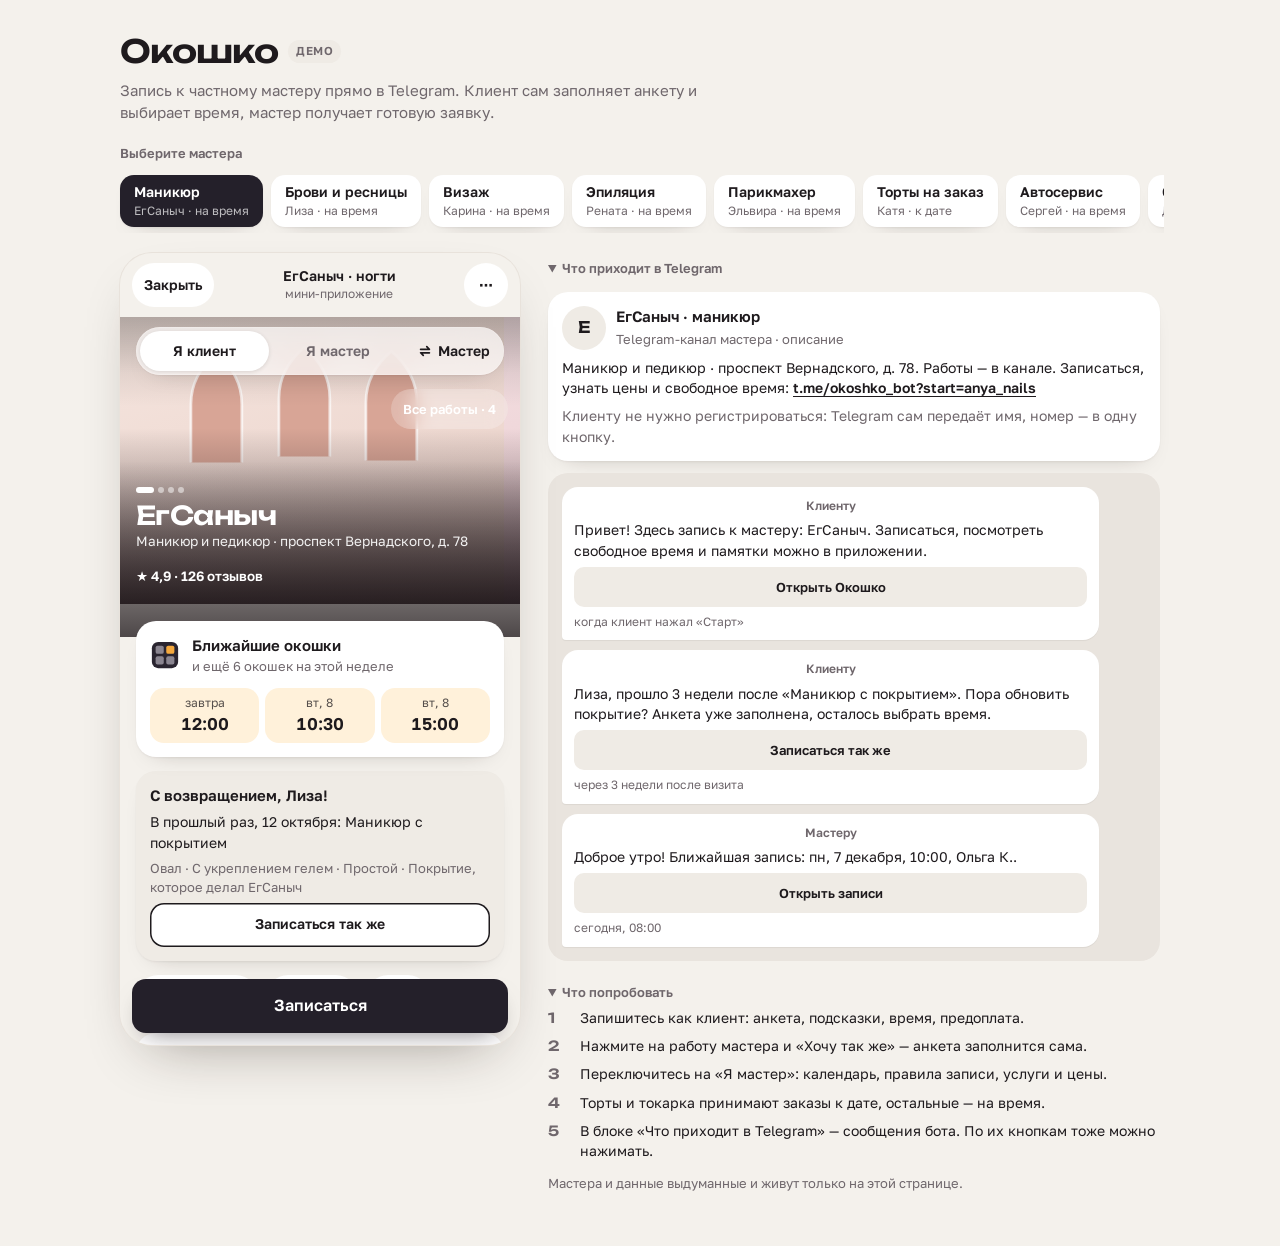
==== commit 1e0f7f97: "Черновик: экраны ошибок, подтверждения и «Вернуть», один порядок записи, записи мастера неделей" ====
--- a/dev/index.html
+++ b/dev/index.html
@@ -652,6 +652,40 @@
 .legend span:nth-child(2)::before{background:var(--sunk);box-shadow:inset 0 0 0 1.5px var(--muted)}
 body.tgapp .foot.has-back{grid-template-columns:1fr}
 body.tgapp .foot .back-btn{display:none}
+
+/* ошибки, подтверждения, «Вернуть», записи мастера */
+.toast{display:flex;align-items:center;gap:12px}
+.toast span{flex:1;min-width:0}
+.toast-undo{border:0;background:none;color:var(--light);font-weight:700;font-size:14px;padding:8px 4px;min-height:40px;flex:none}
+.t-dark .toast-undo{color:#B5661A}
+.main-btn.danger{background:var(--danger);color:#fff}
+.errhead{display:flex;align-items:center;gap:12px}
+.err-ico{width:28px;height:28px;border-radius:50%;background:var(--sunk);color:var(--ink);display:grid;place-items:center;font-weight:800;font-size:15px;flex:none}
+.errhead .err-ico{background:var(--danger);color:#fff}
+.demo-links{display:flex;flex-wrap:wrap;gap:4px 10px;align-items:center;font-size:12.5px;color:var(--muted)}
+.demo-links button{border:0;background:none;padding:6px 0;min-height:36px;color:var(--ink);text-decoration:underline;text-underline-offset:3px;font-size:12.5px}
+.warnline{display:flex;gap:10px;align-items:flex-start;background:var(--surface);border-radius:var(--r-ctl);padding:12px 14px;font-size:13px;box-shadow:var(--shadow)}
+.t-dark .warnline{box-shadow:inset 0 0 0 1px var(--line)}
+.decl{display:flex;flex-direction:column;gap:10px;background:var(--surface);border-radius:var(--r-card);padding:14px;box-shadow:inset 0 0 0 2px var(--danger),var(--shadow);position:relative;z-index:3}
+.hero+.decl{margin-top:-30px}
+.decl-h{display:flex;align-items:center;gap:10px}
+.decl-h b{flex:1;font-size:15px}
+.decl-h .err-ico{background:var(--danger);color:#fff}
+.decl .sh-x{position:static;width:32px;height:32px}
+.mtitle{font-size:22px}
+.mweek .mday{width:48px;padding:8px 0}
+.mday.off b{color:var(--muted)}
+.mday-n{font-size:11.5px;font-weight:700;min-height:14px;display:flex;align-items:center;justify-content:center}
+.mday .fdot{width:6px;height:6px;border-radius:50%;background:var(--light);display:block}
+.day[aria-pressed="true"] .mday-n{color:inherit}
+.monthcal{background:var(--surface);border-radius:var(--r-ctl);padding:0 12px;box-shadow:var(--shadow)}
+.t-dark .monthcal{box-shadow:inset 0 0 0 1px var(--line)}
+.monthcal summary{min-height:46px;display:flex;align-items:center;font-size:14px;font-weight:600;cursor:pointer;list-style:none}
+.monthcal summary::-webkit-details-marker{display:none}
+.monthcal summary::after{content:"›";margin-left:auto;color:var(--muted);transition:transform .2s}
+.monthcal[open] summary::after{transform:rotate(90deg)}
+.monthcal[open]{padding-bottom:12px}
+.monthcal .cal{margin-top:8px}
 </style>
 
 
@@ -1200,7 +1234,7 @@
   MASTERS[id].id=id;
   const m=MASTERS[id];
   const st=ST[id]={sched:m.sched.map(x=>({...x})),lead:m.lead||12,leadDays:m.leadDays||2,cap:m.cap||3,horizon:m.mode==='order'?30:14,
-    confirm:'urgent',urgentH:24,noGaps:true,flow:id==='nails'?'date':'service',deposit:DEP[id]||0,refund:'day',blocks:{},overrides:{},hist:HIST[id]||null,waitlist:(WAIT[id]||[]).map((w,i)=>({...w,id:id+'w'+i})),moved:{},setup:{svc:id!=='custom',hours:id!=='custom',prof:id!=='custom',link:id!=='custom'},daysOff:[],hintsOn:Object.fromEntries(Object.keys(m.hints).map(k=>[k,true])),bookings:[],feed:[],lastNew:null};
+    confirm:'urgent',urgentH:24,noGaps:true,flow:'service',deposit:DEP[id]||0,refund:'day',blocks:{},overrides:{},hist:HIST[id]||null,waitlist:(WAIT[id]||[]).map((w,i)=>({...w,id:id+'w'+i})),moved:{},setup:{svc:id!=='custom',hours:id!=='custom',prof:id!=='custom',link:id!=='custom'},daysOff:[],hintsOn:Object.fromEntries(Object.keys(m.hints).map(k=>[k,true])),bookings:[],feed:[],lastNew:null};
   const work=[];for(let i=m.mode==='order'?m.leadDays:1;work.length<3&&i<40;i++){const d=addDays(today,i);if(st.sched[d.getDay()].on)work.push(keyOf(d))}
   (m.seed||[]).forEach((b,i)=>st.bookings.push({id:id+i,date:work[b.d],start:b.start,svc:b.svc,svcName:(m.services.find(x=>x.id===b.svc)||{}).name,dur:(m.services.find(x=>x.id===b.svc)||{}).dur||60,client:b.client,phone:b.phone,comment:b.comment||'',ans:b.ans,photo:!!b.photo,price:priceOf(m,b.svc,b.ans),status:'ok'}));
   st.clients={};(m.seed||[]).forEach((b,i)=>{const h=[...b.client].reduce((a,c)=>a+c.charCodeAt(0),0),nt=(NOTES[id]||[])[i]||'',n=h%4===0&&!nt?0:2+h%6,pr=priceOf(m,b.svc,b.ans);
@@ -1287,7 +1321,9 @@
   const m=M(),st=St(),sel=S.sel,step=S.step,order=m.mode==='order';
   if(step===0){
     const hasHints=Object.keys(m.hints).some(k=>st.hintsOn[k]);
+    const dc=st.declined;
     return{body:`${heroHtml(m)}
+    ${dc?`<div class="decl"><div class="decl-h"><span class="err-ico" aria-hidden="true">!</span><b>Мастер не сможет ${relDay(dc.date)}${m.mode==='slot'?' в '+fmtT(dc.start):''}</b><button class="sh-x" data-act="decldone" aria-label="Скрыть"><svg viewBox="0 0 14 14" width="12" height="12" aria-hidden="true"><path d="M2 2l10 10M12 2L2 12" stroke="currentColor" stroke-width="2" stroke-linecap="round"/></svg></button></div><span class="small muted">${esc(dc.name)}.${dc.paid?` Предоплата ${rub(dc.paid)} вернётся на карту в течение дня.`:''} Анкету сохранили — осталось выбрать другое время.</span><button class="main-btn" data-act="redecl">Выбрать другое время</button></div>`:''}
     ${litHtml(m,st)}
     ${(()=>{const nb=st.hist&&st.hist.bid&&st.bookings.find(z=>z.id===st.hist.bid&&visitTs(m,z)>Date.now());return nb?`<div class="rev" style="background:var(--accent-soft)"><b style="font-size:15px">${nb.status==='hold'?'Бронь ждёт ответа мастера':order?'Ваш заказ':'Ваша запись'}: ${relDay(nb.date)}, ${whenOf(m,nb)}</b><span>${esc(sName(nb))}${ansShort(m,nb.svc,nb.ans)?' · '+esc(ansShort(m,nb.svc,nb.ans)):''}</span><div class="row-btns"><button class="btn2" data-act="resched:${nb.id}">Перенести</button><button class="btn2" data-act="cancelask:${nb.id}">Отменить</button></div></div>`:''})()}
     ${st.hist&&svcOf(st.hist.svc)&&!(st.hist.bid&&st.bookings.some(z=>z.id===st.hist.bid&&visitTs(m,z)>Date.now()))?`<div class="rev" style="background:var(--accent-soft)"><b style="font-size:15px">С возвращением, ${esc(S.contact.name)}!</b><span>В прошлый раз, ${st.hist.date}: ${esc(svcOf(st.hist.svc).name)}</span>${ansShort(m,st.hist.svc,st.hist.ans)?`<span class="small muted">${esc(ansShort(m,st.hist.svc,st.hist.ans))}</span>`:''}<button class="btn2 acc" data-act="repeat">Записаться так же</button></div>`:''}
@@ -1341,6 +1377,7 @@
     const body=prog(s.qs.length+1,total,`Шаг ${s.qs.length+1} из ${total} · ${order?'дата':'время'}`)+`<div class="qhead"><h2>${order?'К какому дню?':'Когда удобно?'}</h2>${memoIcons()}</div>${addBlock}
       <div class="days">${days.map(([k,n])=>dayWin(k,n,sel.day,order?lPlace:lWin)).join('')}</div>
       ${sel.day?pickHtml:'<p class="muted">Свободных дат пока нет.</p>'}
+      ${sel.start!=null&&depOf(priceOf(m,s.id,sel.ans))&&st.refund==='day'&&!refundBy(m,sel.day,sel.start)?`<div class="warnline"><span class="err-ico" aria-hidden="true">!</span><span>До ${order?'получения':'визита'} меньше суток: если отмените, предоплату ${rub(depOf(priceOf(m,s.id,sel.ans)))} не вернём. Если мастер откажет — вернём.</span></div>`:''}
       <button class="btn2" data-act="wl">${order?'Нет подходящей даты':'Нет подходящего времени'}? Встать в лист ожидания</button>
       <div class="note">${rules}</div>
       <div class="total"><span>${esc(s.name)}</span><span>${price}</span></div>`;
@@ -1516,9 +1553,12 @@
     ${steps.map(([k,t,a])=>`<button class="opt" style="border:0;background:none;padding:6px 0;text-align:left;width:100%" data-act="${a}"><span>${st.setup[k]?'<span style="color:var(--ok)">✓</span>':'○'} ${t}</span><span class="muted">›</span></button>`).join('')}</div>`:'';
   const wl=st.waitlist.length?`<h3>Лист ожидания</h3>${st.waitlist.map(w=>`<div class="rec"><div><b>${esc(w.client)}</b> · ${esc(svcOf(w.svc)?.name||'любая услуга')}</div><span class="small muted">Удобно: ${esc(w.pref)}</span><div class="row-btns"><button class="btn2 acc" data-act="wloffer:${w.id}">Предложить время</button><button class="btn2" data-act="wldel:${w.id}">Убрать</button></div></div>`).join('')}`:'';
   if(hrs&&!dayB.length)day+=st.bookings.length?'<p class="muted small" style="margin:0">Записей на этот день пока нет.</p>':`<p class="muted small" style="margin:0">Записей пока нет. Отправьте ссылку ${linkOf(S.cur)} паре постоянных клиентов: первая запись появится здесь.</p>`;
-  return{body:tabs+fin+setup+(holds.length?`<h3>Ждут вашего ответа</h3>${holds.map(b=>recCard(m,b)).join('')}`:'')+wl
-    +`<div class="cal-h"><button data-act="calm:-1" aria-label="Прошлый месяц">‹</button><b>${mo.toLocaleDateString('ru-RU',{month:'long',year:'numeric'}).replace(' г.','')}</b><button data-act="calm:1" aria-label="Следующий месяц">›</button></div><div class="cal">${cells}</div>`
-    +day+dayB.filter(b=>b.status!=='hold').map(b=>recCard(m,b)).join(''),foot:''};
+  const wk=[];for(let i=0;i<14;i++){const dk=keyOf(addDays(today,i)),dd=parseKey(dk),cnt=st.bookings.filter(b=>b.date===dk).length,op=!!dayHours(dk),fr=op&&(order?orderLeft(dk):slotsFor(dk,minDur).length)>0;
+    wk.push(`<button class="day mday ${op?'':'off'}" aria-pressed="${dk===S.calDay}" data-act="calday:${dk}" aria-label="${fmtDay(dk)}: ${cnt?pl(cnt,'запись','записи','записей'):op?'записей нет':'выходной'}"><small>${i===0?'сег':WD[dd.getDay()].toLowerCase()}</small><b>${dd.getDate()}</b><span class="mday-n">${cnt?cnt:op?(fr?'<i class="fdot"></i>':''):'вых'}</span></button>`)}
+  return{body:tabs+fin+setup+`<h2 class="mtitle">Записи</h2>`+(holds.length?`<h3>Ждут вашего ответа · ${holds.length}</h3>${holds.map(b=>recCard(m,b)).join('')}`:'')
+    +`<div class="days mweek">${wk.join('')}</div>`
+    +`<details class="monthcal"><summary>Весь месяц</summary><div class="cal-h"><button data-act="calm:-1" aria-label="Прошлый месяц">‹</button><b>${mo.toLocaleDateString('ru-RU',{month:'long',year:'numeric'}).replace(' г.','')}</b><button data-act="calm:1" aria-label="Следующий месяц">›</button></div><div class="cal">${cells}</div></details>`
+    +day+dayB.filter(b=>b.status!=='hold').map(b=>recCard(m,b)).join('')+wl,foot:''};
 }
 function pickScreen(){
   if(S.mview==='mode')return{body:`<h2>Как к вам записываются?</h2><p class="muted small">Потом можно поменять.</p><div class="opts">
@@ -1660,14 +1700,25 @@
       ${needsConfirm(S.sel.day,S.sel.start)?`<div class="okline"><span class="win on" aria-hidden="true"></span><span><b>Если мастер не подтвердит — ${rub(dep)} вернутся сами</b><span class="small muted">Деньги придут обратно на карту, ничего делать не нужно.</span></span></div>`:''}
       <p class="small" style="margin:0">${St().refund!=='day'?'Если отмените вы, предоплата не вернётся.':rb?`Передумаете — вернём ${rub(dep)}, если отмените до ${rb}.`:`Если отмените вы, предоплата не вернётся: до ${order?'получения':'визита'} меньше суток.`}</p>
       <button class="main-btn" data-act="paid">Оплатить через СБП</button><button class="btn2" data-act="paid">Оплатить картой</button><button class="btn2" data-act="close">Не сейчас</button>
-      <p class="small muted" style="margin:0">Демо: деньги не списываются. В рабочей версии здесь откроется окно ЮKassa, и деньги сразу уйдут мастеру за вычетом комиссии сервиса.</p>`)}
+      <p class="small muted" style="margin:0">Демо: деньги не списываются. В рабочей версии здесь откроется окно ЮKassa, и деньги сразу уйдут мастеру за вычетом комиссии сервиса.</p>
+      <div class="demo-links"><span>Показать в демо:</span><button data-act="payfail">оплата не прошла</button><button data-act="slottaken">время заняли</button></div>`)}
+  if(S.sheet==='payfail'){const order=m.mode==='order';return wrap(`<div class="errhead"><span class="err-ico" aria-hidden="true">!</span><h2>Оплата не прошла</h2></div>
+      <p class="small" style="margin:0">Банк отклонил платёж, деньги не списаны. ${order?'Дату':'Время'} ${fmtDay(S.sel.day)}, ${whenOf(m,S.sel)} держим за вами ещё 10 минут.</p>
+      <p class="small muted" style="margin:0">Чаще всего помогает другая карта или оплата через СБП из приложения банка.</p>
+      <button class="main-btn" data-act="paysheet">Попробовать ещё раз</button><button class="btn2" data-act="close">Не сейчас</button>`)}
+  if(S.sheet==='taken'){const c=selSvc(),alts=[];for(let i=0;i<st.horizon&&alts.length<3;i++){const k=keyOf(addDays(today,i));slotsFor(k,c.dur).forEach(t=>{if(alts.length<3&&!(k===S.sel.day&&t===S.sel.start))alts.push([k,t])})}
+    return wrap(`<div class="errhead"><span class="err-ico" aria-hidden="true">!</span><h2>Это время только что заняли</h2></div>
+      <p class="small" style="margin:0">Пока вы записывались, ${fmtDay(S.sel.day)}, ${whenOf(m,S.sel)} забрал другой клиент. Деньги не списаны, анкета сохранена.</p>
+      ${alts.length?`<h3>Ближайшие свободные окошки</h3><div class="qt">${alts.map(([k,t])=>`<button class="qbtn" data-act="takealt:${k}:${t}"><small>${relDay(k).replace(/^(\S+), (\d+) .*/,'$1, $2')}</small><b>${fmtT(t)}</b></button>`).join('')}</div>`:'<p class="small muted" style="margin:0">Свободного времени пока нет.</p>'}
+      <button class="btn2" data-act="wl">Встать в лист ожидания</button>`)}
+  if(S.sheet==='ask'&&S.ask)return wrap(`<h2>${esc(S.ask.t)}</h2><p class="small muted" style="margin:0">${esc(S.ask.d)}</p><button class="main-btn danger" data-act="askyes">${esc(S.ask.yl)}</button><button class="btn2" data-act="close">Отмена</button>`);
   const h=m.hints[S.sheet];if(!h)return'';
   const qs=S.role==='client'&&S.step===1?selSvc().qs:[];
   const pickBtn=it=>!it.pick||!qs.includes(it.pick[0])?'':S.sel.ans[it.pick[0]]===it.pick[1]?`<span class="near pick">Выбрано</span>`:`<button class="btn2 acc pick" data-act="pick:${it.pick[0]}:${it.pick[1]}">Выбрать</button>`;
   const inner=h.items.some(it=>it.svg)
     ?`<div class="shapes">${h.items.map(it=>`<div class="shape"><svg viewBox="0 0 40 66" aria-hidden="true"><path d="${it.svg}"/></svg><div><b>${esc(it.n)}</b><span>${esc(it.t)}</span><br>${pickBtn(it)}</div></div>`).join('')}</div>`
     :`<div>${h.items.map(it=>`<div class="hitem"><b>${esc(it.n)}</b><span>${esc(it.t)}</span>${pickBtn(it)?`<div>${pickBtn(it)}</div>`:''}</div>`).join('')}</div>`;
-  return wrap(`<h2>${esc(h.title)}</h2>${inner}<button class="main-btn" data-act="close">Понятно</button>`);
+  return wrap(`${S.memoBack?'<button class="back" data-act="memos">‹ Все памятки</button>':''}<h2>${esc(h.title)}</h2>${inner}<button class="main-btn" data-act="close">Понятно</button>`);
 }
 
 // ===== отрисовка =====
@@ -1721,10 +1772,13 @@
 try{new ResizeObserver(()=>{const f=document.getElementById('foot');document.getElementById('stage').style.setProperty('--fh',(f.offsetHeight?f.offsetHeight+10:0)+'px')}).observe(document.getElementById('foot'))}catch(e){}
 let lastOv='';
 let toastT;
-function toast(t){
+function toast(t,undo){
   const p=document.getElementById('phone');p.querySelector('.toast')?.remove();
-  const el=document.createElement('div');el.className='toast';el.setAttribute('role','status');el.setAttribute('aria-live','polite');el.textContent=t;p.appendChild(el);
-  clearTimeout(toastT);toastT=setTimeout(()=>el.remove(),2400);
+  const el=document.createElement('div');el.className='toast';el.setAttribute('role','status');el.setAttribute('aria-live','polite');
+  const sp=document.createElement('span');sp.textContent=t;el.appendChild(sp);
+  if(undo){const b=document.createElement('button');b.className='toast-undo';b.dataset.act=undo;b.textContent='Вернуть';b.addEventListener('click',()=>setTimeout(()=>el.remove(),0));el.appendChild(b)}
+  p.appendChild(el);
+  clearTimeout(toastT);toastT=setTimeout(()=>el.remove(),undo?5000:2400);
 }
 const scrollTop=()=>{document.getElementById('screen').scrollTop=0};
 
@@ -1787,7 +1841,7 @@
     case'likework':{const w=m.works[+x];S.sheet=null;resetFlow();if(w&&w.svc)startFlow(w.svc,w.ans);break}
     case'ans':{const p0=priceOf(m,S.sel.svc,S.sel.ans);S.sel.ans[x]=+y;const dp=priceOf(m,S.sel.svc,S.sel.ans)-p0;render();S.pDelta=dp;const qi=S.qi;setTimeout(()=>{if(S.step===1&&S.qi===qi&&selSvc().qs[qi]===x){advanceQ();render();scrollTop()}S.pDelta=0},matchMedia('(prefers-reduced-motion: reduce)').matches?0:240);return}
     case'pick':{if(el.closest('.story')&&S.sel.ans[x]===+y){delete S.sel.ans[x];break}S.sel.ans[x]=+y;if(el.closest('.story')){toast('Отметили в анкете: '+ansText(m.q[x],+y));break}S.sheet=null;if(selSvc().qs[S.qi]===x)advanceQ();break}
-    case'hint':S.sheet=x;break;
+    case'hint':S.memoBack=S.sheet==='memos';S.sheet=x;break;
     case'memos':S.sheet='memos';break;
     case'close':S.sheet=null;break;
     case'masters':S.sheet='masters';break;
@@ -1820,7 +1874,14 @@
     case'dfgo':{const pk=S.dfPick||[];if(!pk.length)break;const d=S.sel.day,t=S.sel.start;startFlow(pk[0]);S.sel.extra=pk.slice(1);S.sel.day=d;S.sel.start=t;S.step=3;gotoQs();S.dfPick=[];break}
     case'extra':{const ex=S.sel.extra||(S.sel.extra=[]);const i=ex.indexOf(x);i>=0?ex.splice(i,1):ex.push(x);const c=selSvc();
       if(S.sel.day!=null&&S.sel.start!=null&&m.mode==='slot'&&!slotsFor(S.sel.day,c.dur).includes(S.sel.start))S.sel.start=null;
-      const wasAdd=i<0;gotoQs();if(wasAdd&&S.step===1)toast('Пара вопросов про «'+svcOf(x).name+'», и вернёмся к времени');else if(wasAdd)toast('Добавили «'+svcOf(x).name+'». Время пересчитали');break}
+      let moved=false;if(S.sel.day!=null&&m.mode==='slot'&&!slotsFor(S.sel.day,c.dur).length){S.sel.day=null;S.sel.start=null;moved=true}
+      const wasAdd=i<0;gotoQs();if(wasAdd&&S.step===1)toast('Пара вопросов про «'+svcOf(x).name+'», и вернёмся к времени');else if(wasAdd)toast(moved?'Вместе в этот день не помещается — показали ближайший подходящий':'Добавили «'+svcOf(x).name+'». Время пересчитали');break}
+    case'payfail':S.sheet='payfail';break;
+    case'slottaken':S.sheet='taken';break;
+    case'takealt':S.sel.day=x;S.sel.start=+y;S.sheet=null;S.step=3;toast('Время поменяли, анкета и контакты сохранены');break;
+    case'askyes':{const a2=S.ask&&S.ask.yes;S.sheet=null;S.askOk=true;render();if(a2){const b=document.createElement('button');b.dataset.act=a2;document.getElementById('screen').appendChild(b);b.click();b.remove()}S.askOk=false;return}
+    case'redecl':{const d=st.declined;st.declined=null;if(!d||!svcOf(d.svc))break;resetFlow();startFlow(d.svc,d.ans);S.sel.extra=(d.extra||[]).filter(id=>svcOf(id));gotoQs(2);if(S.step!==1)S.step=2;break}
+    case'decldone':st.declined=null;break;
     case'paysheet':S.sheet='pay';document.querySelector('#phone .toast')?.remove();break;
     case'mcancel':S.reason=0;S.sheet='mcancel-'+x;break;
     case'mmove':S.reason=0;S.sheet='mmove-'+x;break;
@@ -1841,7 +1902,8 @@
       st.feed.push({to:'Клиенту',when:'сразу',text:`Вы в листе ожидания (${pref}). Как только у мастера освободится время, напишу сюда.`});S.sheet=null;renderFeed();toast('Готово. Бот напишет, когда освободится время');break}
     case'wloffer':{const w=st.waitlist.find(z=>z.id===x);if(!w)break;const s=svcOf(w.svc)||m.services.reduce((p,q)=>(p.dur||60)<=(q.dur||60)?p:q),n=nearest(s);if(!n){toast('Свободного времени пока нет');return}
       st.feed.push({to:'Клиенту из листа ожидания',when:'сразу',text:`${w.client}, у мастера есть время: ${n}. Записаться?`,btn:['Записаться','wlbook:'+w.id]});renderFeed();toast(`Отправили ${w.client} ближайшее время`);break}
-    case'wldel':st.waitlist=st.waitlist.filter(z=>z.id!==x);break;
+    case'wldel':{const w=st.waitlist.find(z=>z.id===x);st.waitlist=st.waitlist.filter(z=>z.id!==x);S.wlUndo=w;render();toast('Убрали из листа ожидания','wlundo');return}
+    case'wlundo':if(S.wlUndo&&!st.waitlist.includes(S.wlUndo))st.waitlist.push(S.wlUndo);S.wlUndo=null;break;
     case'wlbook':{const w=st.waitlist.find(z=>z.id===x);if(!w){toast('Это предложение уже неактуально');return}st.waitlist=st.waitlist.filter(z=>z!==w);resetFlow();S.role='client';S.mview=null;S.sheet=null;
       S.nameBack=S.contact.name;S.contact.name=w.client;if(svcOf(w.svc))startFlow(w.svc);else{S.step=0;toast('Выберите услугу, и покажем свободное время')}break}
     case'copylink':st.setup.link=true;try{navigator.clipboard.writeText('https://'+linkOf(S.cur)).catch(()=>{})}catch(e){}toast('Ссылка '+linkOf(S.cur)+' скопирована. Вставьте её в описание канала');break;
@@ -1856,15 +1918,15 @@
     case'st-noop':return;
     case'nopops':S.noPops=true;saveNoPops();S.slide=0;toast('Подсказки больше не всплывают. Памятка и работы остаются в кнопках сверху');break;
     case'togglepops':S.noPops=!S.noPops;saveNoPops();if(!S.noPops){for(const k in ST){ST[k].pop=0;ST[k].memoSeen=false}}toast(S.noPops?'Всплывающие подсказки выключены':'Подсказки снова будут всплывать перед записью');break;
-    case'paid':{const s=selSvc();S.payNow=depOf(priceOf(m,s.id,S.sel.ans));S.sheet=null;book();S.payNow=0;toast('Оплата прошла (демо)');break}
+    case'paid':{const s=selSvc();if(m.mode==='slot'&&!slotsFor(S.sel.day,s.dur).includes(S.sel.start)){S.sheet='taken';break}S.payNow=depOf(priceOf(m,s.id,S.sel.ans));S.sheet=null;book();S.payNow=0;toast('Оплата прошла (демо)');break}
     case'startbot':st.feed.push({me:true,when:'клиент',text:'/start'});st.feed.push({to:'Бот Окошка',when:'сразу',text:`Привет! Это запись к мастеру: ${m.name}. Здесь можно записаться в пару касаний, без переписки. Сюда же придут подтверждение и напоминание.`,btn:['Открыть запись','home']});renderFeed();break;
     case'calday':S.calDay=x;break;
     case'calm':S.calMonth=new Date(S.calMonth.getFullYear(),S.calMonth.getMonth()+(+x),1);break;
-    case'block':(st.blocks[x]||(st.blocks[x]=[])).push([+y,+parts[3]]);toast('Окно закрыто. Клиенты его больше не видят');break;
-    case'unblock':st.blocks[x].splice(+y,1);break;
+    case'block':{const arr=st.blocks[x]||(st.blocks[x]=[]);arr.push([+y,+parts[3]]);const i=arr.length-1;render();toast(`Закрыли ${fmtT(+y)}–${fmtT(+parts[3])}. Клиенты это время не видят`,'unblock:'+x+':'+i);return}
+    case'unblock':if(st.blocks[x]&&st.blocks[x][+y])st.blocks[x].splice(+y,1);break;
     case'dayoffT':{const wd=parseKey(x).getDay();
       if(dayHours(x)){const n=st.bookings.filter(b=>b.date===x).length;if(n){toast(`На этот день ${pl(n,'запись','записи','записей')}. Сначала перенесите или отмените их`);return}
-        if(st.overrides[x]&&!st.sched[wd].on)delete st.overrides[x];else st.daysOff.push(x)}
+        if(st.overrides[x]&&!st.sched[wd].on)delete st.overrides[x];else st.daysOff.push(x);render();toast(`${fmtDay(x)} — выходной. Клиенты этот день не видят`,'dayoffT:'+x);return}
       else{st.daysOff=st.daysOff.filter(k=>k!==x);if(!dayHours(x)){const w=st.sched.find(z=>z.on)||{from:'10:00',to:'18:00'};st.overrides[x]={from:w.from,to:w.to}}}
       break}
     case'mtab':S.mtab=x;break;
@@ -1872,6 +1934,7 @@
     case'confirm':{const b=st.bookings.find(z=>z.id===x);if(!b)break;b.status='ok';b.isNew=true;
       st.feed.push({to:'Клиенту',when:'сразу после ответа мастера',text:`Мастер подтвердил бронь: ${fmtDay(b.date)}, ${whenOf(m,b)}. Ждём вас!`});remind(m,st,b);renderFeed();toast('Подтверждено. Клиент получил сообщение');break}
     case'decline':{const b=st.bookings.find(z=>z.id===x);if(!b)break;st.bookings=st.bookings.filter(z=>z!==b);
+      if(b.client===S.contact.name)st.declined={date:b.date,start:b.start,svc:b.svc,extra:b.extra||[],ans:{...b.ans},paid:b.paid||0,name:sName(b)};
       st.feed.push({to:'Клиенту',when:'сразу после ответа мастера',text:`К сожалению, мастер не сможет принять вас ${fmtDay(b.date)}.${b.paid?' Предоплата вернётся на карту.':''} Выберите другое время в приложении.`,btn:['Выбрать другое время','role:client']});renderFeed();toast('Отклонено. Клиенту предложено другое время');break}
     case'cancelask':S.sheet='cancelask-'+x;break;
     case'cancelmine':case'resched':{
@@ -1890,7 +1953,8 @@
     case'hon':st.hintsOn[x]=!st.hintsOn[x];break;
     case'sq':{const s=svcOf(x);const on=s.qs.includes(y);const keep=new Set(s.qs);on?keep.delete(y):keep.add(y);s.qs=Object.keys(m.q).filter(k=>keep.has(k));break}
     case'sdel':{if(m.services.length<2){toast('Нужна хотя бы одна услуга');return}
-      const n=st.bookings.filter(b=>b.svc===x).length;if(n){toast(`На эту услугу ${pl(n,'запись','записи','записей')}. Сначала перенесите или отмените их`);return}
+      const n=st.bookings.filter(b=>b.svc===x||(b.extra||[]).includes(x)).length;if(n){toast(`На эту услугу ${pl(n,'запись','записи','записей')}. Сначала перенесите или отмените их`);return}
+      if(!S.askOk){const sv=svcOf(x);S.ask={t:`Удалить услугу «${sv?sv.name:''}»?`,d:'Клиенты больше не смогут на неё записаться. Вопросы анкеты останутся, их можно добавить в другие услуги.',yes:'sdel:'+x,yl:'Удалить услугу'};S.sheet='ask';break}
       m.services=m.services.filter(s=>s.id!==x);if(st.hist&&st.hist.svc===x)st.hist=null;
       st.waitlist.forEach(w=>{if(w.svc===x)w.svc=null});m.works.forEach(w=>{if(w.svc===x)w.svc=null});break}
     case'sadd':{const id='s'+Date.now();m.services.push({id,name:'Новая услуга',dur:60,price:1000,note:'',qs:[]});S.svcOpen=id;toast('Услуга добавлена, заполните её');break}
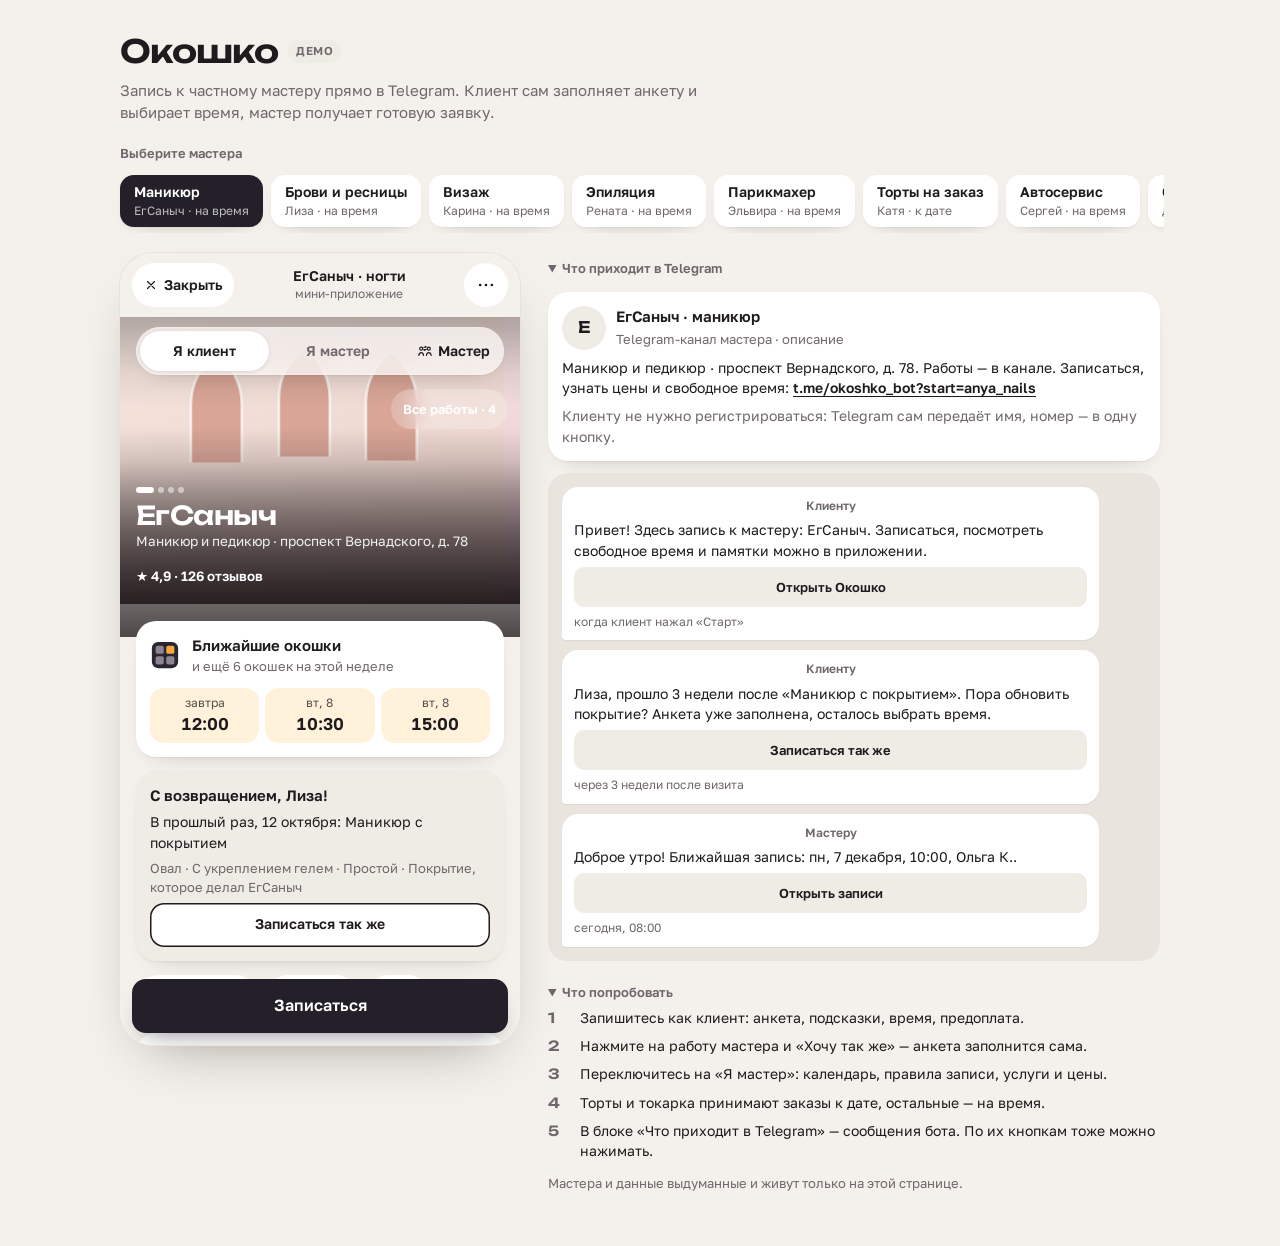
==== commit afa6767f: "Черновик: набор иконок" ====
--- a/dev/index.html
+++ b/dev/index.html
@@ -686,10 +686,33 @@
 .monthcal[open] summary::after{transform:rotate(90deg)}
 .monthcal[open]{padding-bottom:12px}
 .monthcal .cal{margin-top:8px}
+
+/* услуги по профессиям, товары и сертификаты */
+.sgrp{margin:6px 2px 0;font-size:13px;font-weight:600;color:var(--muted)}
+.chip.static{cursor:default;display:inline-flex;align-items:center}
+
+/* иконки */
+.ic{display:inline-block;flex:none;vertical-align:-.22em}
+.t-light{--ic-bg:var(--surface)}.t-dark{--ic-bg:var(--surface)}
+.tg-bar .ghost{display:inline-flex;align-items:center;gap:6px}
+.btn2,.hint-btn,.back,.toast-undo,.qchip{display:inline-flex;align-items:center;justify-content:center;gap:6px}
+.svc-row>.small{display:inline-flex;align-items:center;gap:4px}
+.err-ico{background:none!important;color:var(--danger)!important;width:auto;height:auto}
+.errhead .err-ico .ic,.decl-h .err-ico .ic{width:24px;height:24px}
+.warnline .err-ico{color:var(--ink)!important}
+.tabs button{display:flex;flex-direction:column;align-items:center;justify-content:center;gap:2px;line-height:1.1}
+.tabbar button{min-height:54px;font-size:12px}
+.tabbar button[aria-pressed="false"] .ic{opacity:.75}
+.share.big .sh-row{display:inline-flex;align-items:center;gap:8px;font-weight:600}
+.addv-plus{background:var(--sunk)}
+.addph{display:flex;flex-direction:column;align-items:center;justify-content:center;gap:6px}
+.kv-i{display:inline-flex;align-items:center;gap:6px}
+.cal-h button{display:grid;place-items:center}
+.wcell button{display:grid;place-items:center}
 </style>
 
 
-<div class="wrap">
+<div class="wrap"><svg width="0" height="0" style="position:absolute" aria-hidden="true"><defs><symbol id="i-close" viewBox="0 0 24 24" fill="none" stroke="currentColor" stroke-width="2" stroke-linecap="round" stroke-linejoin="round"><path d="M6 6l12 12M18 6L6 18"/></symbol><symbol id="i-back" viewBox="0 0 24 24" fill="none" stroke="currentColor" stroke-width="2" stroke-linecap="round" stroke-linejoin="round"><path d="M19 12H5M11 6l-6 6 6 6"/></symbol><symbol id="i-more" viewBox="0 0 24 24" fill="none" stroke="currentColor" stroke-width="2" stroke-linecap="round" stroke-linejoin="round"><circle cx="5" cy="12" r="1.6" fill="currentColor" stroke="none"/><circle cx="12" cy="12" r="1.6" fill="currentColor" stroke="none"/><circle cx="19" cy="12" r="1.6" fill="currentColor" stroke="none"/></symbol><symbol id="i-switch" viewBox="0 0 24 24" fill="none" stroke="currentColor" stroke-width="2" stroke-linecap="round" stroke-linejoin="round"><circle cx="5.5" cy="8" r="2.6"/><path d="M1.5 19.5c.4-3 2-4.8 4-4.8s3.6 1.8 4 4.8"/><circle cx="18.5" cy="8" r="2.6"/><path d="M14.5 19.5c.4-3 2-4.8 4-4.8s3.6 1.8 4 4.8"/><path d="M10 5.5h4l-1.4-1.4M14 9.5h-4l1.4 1.4"/></symbol><symbol id="i-chev" viewBox="0 0 24 24" fill="none" stroke="currentColor" stroke-width="2" stroke-linecap="round" stroke-linejoin="round"><path d="M9 5l7 7-7 7"/></symbol><symbol id="i-chevl" viewBox="0 0 24 24" fill="none" stroke="currentColor" stroke-width="2" stroke-linecap="round" stroke-linejoin="round"><path d="M15 5l-7 7 7 7"/></symbol><symbol id="i-check" viewBox="0 0 24 24" fill="none" stroke="currentColor" stroke-width="2" stroke-linecap="round" stroke-linejoin="round"><path d="M4 12.5l5 5L20 6.5"/></symbol><symbol id="i-plus" viewBox="0 0 24 24" fill="none" stroke="currentColor" stroke-width="2" stroke-linecap="round" stroke-linejoin="round"><path d="M12 5v14M5 12h14"/></symbol><symbol id="i-share" viewBox="0 0 24 24" fill="none" stroke="currentColor" stroke-width="2" stroke-linecap="round" stroke-linejoin="round"><circle cx="18" cy="5.5" r="2.8"/><circle cx="6" cy="12" r="2.8"/><circle cx="18" cy="18.5" r="2.8"/><path d="M8.5 10.7l7-3.9M8.5 13.3l7 3.9"/></symbol><symbol id="i-chat" viewBox="0 0 24 24" fill="none" stroke="currentColor" stroke-width="2" stroke-linecap="round" stroke-linejoin="round"><path d="M4.5 4.5h15a2 2 0 0 1 2 2v9a2 2 0 0 1-2 2H10l-5 4v-4h-.5a2 2 0 0 1-2-2v-9a2 2 0 0 1 2-2z"/><circle cx="8.5" cy="11" r=".9" fill="currentColor" stroke="none"/><circle cx="12" cy="11" r=".9" fill="currentColor" stroke="none"/><circle cx="15.5" cy="11" r=".9" fill="currentColor" stroke="none"/></symbol><symbol id="i-pin" viewBox="0 0 24 24" fill="none" stroke="currentColor" stroke-width="2" stroke-linecap="round" stroke-linejoin="round"><path d="M12 21.5s-7-6.3-7-11.5a7 7 0 0 1 14 0c0 5.2-7 11.5-7 11.5z"/><circle cx="12" cy="10" r="2.6"/></symbol><symbol id="i-star" viewBox="0 0 24 24" fill="none" stroke="currentColor" stroke-width="2" stroke-linecap="round" stroke-linejoin="round"><path d="M12 3l2.8 5.8 6.2.9-4.5 4.4 1.1 6.3L12 17.4l-5.6 3 1.1-6.3L3 9.7l6.2-.9z"/></symbol><symbol id="i-cal" viewBox="0 0 24 24" fill="none" stroke="currentColor" stroke-width="2" stroke-linecap="round" stroke-linejoin="round"><rect x="3.5" y="5" width="17" height="15.5" rx="2.5"/><path d="M8 3v4M16 3v4M3.5 10h17"/><path d="M8 14h.01M12 14h.01M16 14h.01M8 17.5h.01M12 17.5h.01" stroke-width="2.6"/></symbol><symbol id="i-clock" viewBox="0 0 24 24" fill="none" stroke="currentColor" stroke-width="2" stroke-linecap="round" stroke-linejoin="round"><circle cx="12" cy="12" r="9"/><path d="M12 7v5.5l3.5 2"/></symbol><symbol id="i-addphoto" viewBox="0 0 24 24" fill="none" stroke="currentColor" stroke-width="2" stroke-linecap="round" stroke-linejoin="round"><rect x="3" y="4" width="15" height="13" rx="2"/><circle cx="8" cy="8.5" r="1.4"/><path d="M3.5 15l4-4 3.5 3.5 2-2 3 3"/><circle cx="18" cy="17.5" r="4" fill="var(--ic-bg,#fff)"/><path d="M18 15.5v4M16 17.5h4"/></symbol><symbol id="i-trash" viewBox="0 0 24 24" fill="none" stroke="currentColor" stroke-width="2" stroke-linecap="round" stroke-linejoin="round"><path d="M4 6.5h16M9.5 6.5V4h5v2.5M6 6.5l1 13.5h10l1-13.5M10 10.5v6M14 10.5v6"/></symbol><symbol id="i-edit" viewBox="0 0 24 24" fill="none" stroke="currentColor" stroke-width="2" stroke-linecap="round" stroke-linejoin="round"><path d="M15.5 4.5l4 4L9 19l-5 1 1-5z"/><path d="M13.5 6.5l4 4M12 20h8"/></symbol><symbol id="i-undo" viewBox="0 0 24 24" fill="none" stroke="currentColor" stroke-width="2" stroke-linecap="round" stroke-linejoin="round"><path d="M9 14l-5-5 5-5"/><path d="M4 9h10a6 6 0 0 1 0 12h-3"/></symbol><symbol id="i-help" viewBox="0 0 24 24" fill="none" stroke="currentColor" stroke-width="2" stroke-linecap="round" stroke-linejoin="round"><circle cx="12" cy="12" r="9"/><path d="M9.5 9.5a2.5 2.5 0 1 1 3.6 2.2c-.7.4-1.1 1-1.1 1.8v.5"/><path d="M12 17h.01" stroke-width="2.6"/></symbol><symbol id="i-warn" viewBox="0 0 24 24" fill="none" stroke="currentColor" stroke-width="2" stroke-linecap="round" stroke-linejoin="round"><path d="M12 3.5L2.5 20h19z"/><path d="M12 10v4.5"/><path d="M12 17.3h.01" stroke-width="2.6"/></symbol><symbol id="i-wallet" viewBox="0 0 24 24" fill="none" stroke="currentColor" stroke-width="2" stroke-linecap="round" stroke-linejoin="round"><path d="M19 7V5.5a1.5 1.5 0 0 0-1.5-1.5H5a2 2 0 0 0 0 4"/><path d="M3 6v12a2 2 0 0 0 2 2h14a1 1 0 0 0 1-1v-3"/><path d="M20 8H5a2 2 0 0 1-2-2"/><path d="M21 11.5h-4a2 2 0 0 0 0 4h4z"/></symbol><symbol id="i-phone" viewBox="0 0 24 24" fill="none" stroke="currentColor" stroke-width="2" stroke-linecap="round" stroke-linejoin="round"><path d="M21 16.5v3a1.8 1.8 0 0 1-2 1.8A17.8 17.8 0 0 1 2.7 5 1.8 1.8 0 0 1 4.5 3h3a1.8 1.8 0 0 1 1.8 1.5c.1.9.4 1.8.7 2.6a1.8 1.8 0 0 1-.4 1.9L8.3 10.3a14.4 14.4 0 0 0 5.4 5.4l1.3-1.3a1.8 1.8 0 0 1 1.9-.4c.8.3 1.7.6 2.6.7a1.8 1.8 0 0 1 1.5 1.8z"/></symbol><symbol id="i-person" viewBox="0 0 24 24" fill="none" stroke="currentColor" stroke-width="2" stroke-linecap="round" stroke-linejoin="round"><circle cx="12" cy="8" r="4"/><path d="M4.5 21c.3-4.2 3.5-7 7.5-7s7.2 2.8 7.5 7z"/></symbol><symbol id="i-sliders" viewBox="0 0 24 24" fill="none" stroke="currentColor" stroke-width="2" stroke-linecap="round" stroke-linejoin="round"><path d="M3 6h18M3 12h18M3 18h18"/><circle cx="8" cy="6" r="2.2" fill="var(--ic-bg,#fff)"/><circle cx="16" cy="12" r="2.2" fill="var(--ic-bg,#fff)"/><circle cx="10" cy="18" r="2.2" fill="var(--ic-bg,#fff)"/></symbol><symbol id="i-list" viewBox="0 0 24 24" fill="none" stroke="currentColor" stroke-width="2" stroke-linecap="round" stroke-linejoin="round"><rect x="5" y="4.5" width="14" height="17" rx="2"/><path d="M9.5 3h5v3h-5z"/><path d="M8 10.5l1.2 1.2L11 9.8M8 15.5l1.2 1.2 1.8-1.9M13 11h3M13 16h3"/></symbol></defs></svg>
   <header class="intro">
     <h1>Окошко <span class="demo">демо</span></h1>
     <p>Запись к частному мастеру прямо в Telegram. Клиент сам заполняет анкету и выбирает время, мастер получает готовую заявку.</p>
@@ -704,13 +727,13 @@
       <div class="tg-bar">
         <button class="ghost" id="tg-left">Закрыть</button>
         <div class="ttl"><b id="tg-title"></b><small>мини-приложение</small></div>
-        <button class="ghost" aria-label="Меню" data-act="toast:Меню Telegram">⋯</button>
+        <button class="ghost" aria-label="Меню" data-act="toast:Меню Telegram"><svg class="ic" width="20" height="20" aria-hidden="true"><use href="#i-more"/></svg></button>
       </div>
       <div class="stage" id="stage">
       <div class="roles">
         <button data-act="role:client" id="r-client">Я клиент</button>
         <button data-act="role:master" id="r-master">Я мастер</button>
-        <button class="who-btn" data-act="masters" aria-label="Выбрать другого мастера"><svg viewBox="0 0 16 16" fill="none" stroke="currentColor" stroke-width="2" stroke-linecap="round" stroke-linejoin="round" aria-hidden="true"><path d="M3 6h10l-3-3M13 10H3l3 3"/></svg>Мастер</button>
+        <button class="who-btn" data-act="masters" aria-label="Выбрать другого мастера"><svg class="ic" width="18" height="18" aria-hidden="true"><use href="#i-switch"/></svg>Мастер</button>
       </div>
       <div class="screen" id="screen"></div>
       <div class="foot" id="foot"></div>
@@ -739,6 +762,7 @@
 <script>
 const TG=window.Telegram&&window.Telegram.WebApp,inTG=!!(TG&&TG.initData);
 const pad=n=>String(n).padStart(2,'0');
+const ic=(n,z=18)=>`<svg class="ic" width="${z}" height="${z}" aria-hidden="true"><use href="#i-${n}"/></svg>`;
 const fmtT=m=>pad(Math.floor(m/60))+':'+pad(m%60);
 const toMin=s=>{const[h,m]=s.split(':').map(Number);return h*60+m};
 const keyOf=d=>d.getFullYear()+'-'+pad(d.getMonth()+1)+'-'+pad(d.getDate());
@@ -1182,6 +1206,7 @@
   const pick=w.length===1?[[0,'big']]:w.length===2?[[0,''],[1,'big']]:[[1,''],[0,'big'],[2,'']];
   return`<div class="facade ${w.length===1?'one':''}" aria-label="Работы мастера">${pick.map(([i,c])=>`<button class="fwork ${c}" data-act="work:${i}" aria-label="Работа: ${esc(w[i].t)}">${artHtml(m,w[i],'arch')}</button>`).join('')}</div>${w.length>3?`<button class="back small allworks" data-act="worksheet">Все работы · ${w.length}</button>`:''}`;
 }
+function svcGroups(m){const gs=[];for(const s of m.services){const g=s.grp||'';let e=gs.find(x=>x[0]===g);if(!e)gs.push(e=[g,[]]);e[1].push(s)}return gs.length>1?gs:[['',m.services]]}
 function heroHtml(m){
   const w=m.works,rate=m.rating?`<button class="hrate" data-act="toreviews">★ ${String(m.rating[0]).replace('.',',')} · ${pl(m.rating[1],'отзыв','отзыва','отзывов')}</button>`:'<span class="hrate">Новый мастер</span>';
   const slides=w.length?w.map((x,i)=>`<button class="hslide" data-act="work:${i}" aria-label="Работа: ${esc(x.t)}">${artHtml(m,x,'hero')}</button>`).join('')
@@ -1323,15 +1348,15 @@
     const hasHints=Object.keys(m.hints).some(k=>st.hintsOn[k]);
     const dc=st.declined;
     return{body:`${heroHtml(m)}
-    ${dc?`<div class="decl"><div class="decl-h"><span class="err-ico" aria-hidden="true">!</span><b>Мастер не сможет ${relDay(dc.date)}${m.mode==='slot'?' в '+fmtT(dc.start):''}</b><button class="sh-x" data-act="decldone" aria-label="Скрыть"><svg viewBox="0 0 14 14" width="12" height="12" aria-hidden="true"><path d="M2 2l10 10M12 2L2 12" stroke="currentColor" stroke-width="2" stroke-linecap="round"/></svg></button></div><span class="small muted">${esc(dc.name)}.${dc.paid?` Предоплата ${rub(dc.paid)} вернётся на карту в течение дня.`:''} Анкету сохранили — осталось выбрать другое время.</span><button class="main-btn" data-act="redecl">Выбрать другое время</button></div>`:''}
+    ${dc?`<div class="decl"><div class="decl-h"><span class="err-ico" aria-hidden="true">${ic('warn',18)}</span><b>Мастер не сможет ${relDay(dc.date)}${m.mode==='slot'?' в '+fmtT(dc.start):''}</b><button class="sh-x" data-act="decldone" aria-label="Скрыть">${ic('close',14)}</button></div><span class="small muted">${esc(dc.name)}.${dc.paid?` Предоплата ${rub(dc.paid)} вернётся на карту в течение дня.`:''} Анкету сохранили — осталось выбрать другое время.</span><button class="main-btn" data-act="redecl">Выбрать другое время</button></div>`:''}
     ${litHtml(m,st)}
     ${(()=>{const nb=st.hist&&st.hist.bid&&st.bookings.find(z=>z.id===st.hist.bid&&visitTs(m,z)>Date.now());return nb?`<div class="rev" style="background:var(--accent-soft)"><b style="font-size:15px">${nb.status==='hold'?'Бронь ждёт ответа мастера':order?'Ваш заказ':'Ваша запись'}: ${relDay(nb.date)}, ${whenOf(m,nb)}</b><span>${esc(sName(nb))}${ansShort(m,nb.svc,nb.ans)?' · '+esc(ansShort(m,nb.svc,nb.ans)):''}</span><div class="row-btns"><button class="btn2" data-act="resched:${nb.id}">Перенести</button><button class="btn2" data-act="cancelask:${nb.id}">Отменить</button></div></div>`:''})()}
     ${st.hist&&svcOf(st.hist.svc)&&!(st.hist.bid&&st.bookings.some(z=>z.id===st.hist.bid&&visitTs(m,z)>Date.now()))?`<div class="rev" style="background:var(--accent-soft)"><b style="font-size:15px">С возвращением, ${esc(S.contact.name)}!</b><span>В прошлый раз, ${st.hist.date}: ${esc(svcOf(st.hist.svc).name)}</span>${ansShort(m,st.hist.svc,st.hist.ans)?`<span class="small muted">${esc(ansShort(m,st.hist.svc,st.hist.ans))}</span>`:''}<button class="btn2 acc" data-act="repeat">Записаться так же</button></div>`:''}
     ${m.links.length?`<div class="links">${m.links.map(l=>`<button class="tag" data-act="toast:Откроет: ${esc(l)}">${esc(l)}</button>`).join('')}</div>`:''}
     ${hasHints?`<button class="memo" data-act="memos"><span class="q">?</span><span><b>Не знаете, что выбрать?</b><br><span class="small muted">${esc(m.memo)}</span></span></button>`:''}
     <h3 id="svc-list">${order?'Что можно заказать':'Услуги'}</h3>
-    <div class="list svcs">${m.services.map(s=>{const n=nearest(s),wk=m.works.find(w=>w.svc===s.id);return`<button class="svc2" data-act="svc:${s.id}"><span class="sth" aria-hidden="true">${wk?artHtml(m,wk):`<span class="sth-ph">${esc(s.name.slice(0,1))}</span>`}</span><span class="nm">${esc(s.name)}</span><span class="pr">${listPrice(m,s)}</span>
-      <span class="meta">${s.dur&&!order?`<span>${durTxt(s.dur)}</span>`:''}${s.note?`<span>${esc(s.note)}</span>`:''}<span class="${n?'nchip':'nnone'}">${n?'Ближайшее: '+n:'Свободного времени пока нет'}</span></span></button>`}).join('')}</div>
+    ${svcGroups(m).map(([g,list])=>`${g?`<p class="sgrp">${esc(g)}</p>`:''}<div class="list svcs">${list.map(s=>{const n=nearest(s),wk=m.works.find(w=>w.svc===s.id);return`<button class="svc2" data-act="svc:${s.id}"><span class="sth" aria-hidden="true">${wk?artHtml(m,wk):`<span class="sth-ph">${esc(s.name.slice(0,1))}</span>`}</span><span class="nm">${esc(s.name)}</span><span class="pr">${listPrice(m,s)}</span>
+      <span class="meta">${s.dur&&!order?`<span>${durTxt(s.dur)}</span>`:''}${s.note?`<span>${esc(s.note)}</span>`:''}<span class="${n?'nchip':'nnone'}">${n?'Ближайшее: '+n:'Свободного времени пока нет'}</span></span></button>`}).join('')}</div>`).join('')}
     ${m.reviews.length?`<h3 id="reviews">Отзывы</h3><div class="list">${m.reviews.map(([n,t])=>`<div class="rev"><span class="st">★★★★★</span><span>${esc(t)}</span><b>${esc(n)}</b></div>`).join('')}</div>`:''}${m.plan==='pro'?'':'<p class="made">Запись через Окошко</p>'}`,foot:`<button class="main-btn" data-act="gobook">${order?'Оформить заказ':st.flow==='date'?'Выбрать дату и время':'Записаться'}</button>`};
   }
   if(step===10||step===11)return dfScreen();
@@ -1339,7 +1364,7 @@
   if(step===1){
     const q=s.qs[S.qi],Q=m.q[q];
     const done=s.qs.slice(0,S.qi).filter(k=>!m.q[k].photo&&answered(m.q[k],sel.ans[k])).map(k=>ansText(m.q[k],sel.ans[k]));
-    let body=(S.df?prog(2+(S.qi+1)/s.qs.length,4,`Шаг 3 из 4 · вопрос ${S.qi+1} из ${s.qs.length}`):prog(S.qi+1,total,`Вопрос ${S.qi+1} из ${s.qs.length} · ${esc(s.name)}`))+`${order&&S.qi===0?memoIcons():''}<div class="qtitle"><div class="qhead"><h2>${esc(Q.t)}</h2>${Q.hint&&st.hintsOn[Q.hint]?`<button class="hint-btn" data-act="hint:${Q.hint}">? подсказка</button>`:''}</div>${done.length?`<span class="picked">Ваш выбор: ${esc(done.join(' · '))}</span>`:''}</div>`;
+    let body=(S.df?prog(2+(S.qi+1)/s.qs.length,4,`Шаг 3 из 4 · вопрос ${S.qi+1} из ${s.qs.length}`):prog(S.qi+1,total,`Вопрос ${S.qi+1} из ${s.qs.length} · ${esc(s.name)}`))+`${order&&S.qi===0?memoIcons():''}<div class="qtitle"><div class="qhead"><h2>${esc(Q.t)}</h2>${Q.hint&&st.hintsOn[Q.hint]?`<button class="hint-btn" data-act="hint:${Q.hint}">${ic('help',16)}подсказка</button>`:''}</div>${done.length?`<span class="picked">Ваш выбор: ${esc(done.join(' · '))}</span>`:''}</div>`;
     let foot;
     if(Q.photo){
       const f=sel.files[q];
@@ -1373,11 +1398,11 @@
       `Расписание открыто на ${horTxt} вперёд.`,!order&&st.noGaps?'Показано время вплотную к другим записям, так мастеру удобнее.':'',
       st.confirm==='manual'?(order?'Мастер подтверждает каждый заказ сам, до этого дата за вами.':'Мастер подтверждает каждую запись сам, до этого время за вами забронировано.'):st.confirm==='urgent'&&!(order&&st.leadDays*24>=st.urgentH)?`Если до ${order?'получения':'визита'} меньше ${st.urgentH} ч, мастер подтвердит ${order?'заказ':'запись'} сам.`:''].filter(Boolean).join(' ');
     const others=m.services.filter(x=>x.id!==sel.svc);
-    const addBlock=others.length?`<details class="addv" ${(sel.extra||[]).length?'open':''}><summary><span class="addv-plus" aria-hidden="true">+</span>${(sel.extra||[]).length?`К визиту добавлено: ${pl(sel.extra.length,'услуга','услуги','услуг')}`:'Добавить ещё услугу к этому визиту'}</summary><div class="addv-list">${others.map(x=>{const on=(sel.extra||[]).includes(x.id);return`<button class="addv-row" aria-pressed="${on}" data-act="extra:${x.id}"><span class="addv-ck" aria-hidden="true"></span><span><b>${esc(x.name)}</b><small>${order?'':durTxt(x.dur)+' · '}${listPrice(m,x)}</small></span></button>`}).join('')}</div></details>`:'';
+    const addBlock=others.length?`<details class="addv" ${(sel.extra||[]).length?'open':''}><summary><span class="addv-plus" aria-hidden="true">${ic('plus',14)}</span>${(sel.extra||[]).length?`К визиту добавлено: ${pl(sel.extra.length,'услуга','услуги','услуг')}`:'Добавить ещё услугу к этому визиту'}</summary><div class="addv-list">${others.map(x=>{const on=(sel.extra||[]).includes(x.id);return`<button class="addv-row" aria-pressed="${on}" data-act="extra:${x.id}"><span class="addv-ck" aria-hidden="true"></span><span><b>${esc(x.name)}</b><small>${order?'':durTxt(x.dur)+' · '}${listPrice(m,x)}</small></span></button>`}).join('')}</div></details>`:'';
     const body=prog(s.qs.length+1,total,`Шаг ${s.qs.length+1} из ${total} · ${order?'дата':'время'}`)+`<div class="qhead"><h2>${order?'К какому дню?':'Когда удобно?'}</h2>${memoIcons()}</div>${addBlock}
       <div class="days">${days.map(([k,n])=>dayWin(k,n,sel.day,order?lPlace:lWin)).join('')}</div>
       ${sel.day?pickHtml:'<p class="muted">Свободных дат пока нет.</p>'}
-      ${sel.start!=null&&depOf(priceOf(m,s.id,sel.ans))&&st.refund==='day'&&!refundBy(m,sel.day,sel.start)?`<div class="warnline"><span class="err-ico" aria-hidden="true">!</span><span>До ${order?'получения':'визита'} меньше суток: если отмените, предоплату ${rub(depOf(priceOf(m,s.id,sel.ans)))} не вернём. Если мастер откажет — вернём.</span></div>`:''}
+      ${sel.start!=null&&depOf(priceOf(m,s.id,sel.ans))&&st.refund==='day'&&!refundBy(m,sel.day,sel.start)?`<div class="warnline"><span class="err-ico" aria-hidden="true">${ic('warn',18)}</span><span>До ${order?'получения':'визита'} меньше суток: если отмените, предоплату ${rub(depOf(priceOf(m,s.id,sel.ans)))} не вернём. Если мастер откажет — вернём.</span></div>`:''}
       <button class="btn2" data-act="wl">${order?'Нет подходящей даты':'Нет подходящего времени'}? Встать в лист ожидания</button>
       <div class="note">${rules}</div>
       <div class="total"><span>${esc(s.name)}</span><span>${price}</span></div>`;
@@ -1390,7 +1415,7 @@
     const body=prog(1,1,S.df?'Шаг 4 из 4 · контакты':'Последний шаг · контакты')+`<h2>Как с вами связаться</h2>
       <div class="field"><label for="c-name">Имя</label><input id="c-name" autocomplete="name" value="${esc(c.name)}"></div>
       ${phoneOk(c.phone)?`<div class="field"><label for="c-phone">Телефон</label><input id="c-phone" inputmode="tel" autocomplete="tel" value="${esc(c.phone)}"></div>`
-        :`<button class="share big" data-act="share">Взять номер из Telegram<span>в одно касание</span></button>
+        :`<button class="share big" data-act="share"><b class="sh-row">${ic('phone',18)}Взять номер из Telegram</b><span>в одно касание</span></button>
       <div class="field"><label for="c-phone">или введите вручную</label><input id="c-phone" inputmode="tel" autocomplete="tel" placeholder="+7 900 000-00-00" value="${esc(c.phone)}" aria-describedby="c-phone-err"><span class="ferr" id="c-phone-err" ${c.phone&&!phoneOk(c.phone)?'':'hidden'}>Проверьте номер: нужно 11 цифр, чтобы мастер смог позвонить</span></div>`}
       <div class="field"><label for="c-comment">Комментарий мастеру</label><textarea id="c-comment" rows="2" placeholder="Всё, что не вошло в анкету">${esc(c.comment)}</textarea></div>
       <div class="sum"><div class="kv"><span>Когда</span><span>${fmtDay(sel.day)}, ${whenOf(m,sel)}</span></div><div class="kv"><span>${order?'Заказ':'Услуга'}</span><span>${esc(s.name)}</span></div>${opts?`<div class="kv"><span>Выбор</span><span>${esc(opts)}</span></div>`:''}<div class="kv"><span>Итого</span><span>${price}</span></div>${dep?`<div class="kv"><span>Предоплата сейчас</span><span>${rub(dep)}</span></div>`:''}</div>
@@ -1406,7 +1431,7 @@
   return{body:`<div class="done"><div class="bigwin ${hold?'half':''}" data-light="${b.id}${hold?'h':''}"><span class="d">${fmtDay(b.date)}</span><span class="tm">${order?esc(m.wins[b.start]):fmtT(b.start)}</span></div><h2>${hold?'Бронь отправлена':order?'Заказ принят':'Вы записаны'}</h2>
     ${hold?`<p class="muted small" style="margin:0">${esc(m.who)} обычно отвечает в течение часа. Ответ придёт в Telegram. Если мастер не сможет, ${b.paid?'предоплата вернётся автоматически, а ':''}бот предложит другое время.</p>`:''}
     ${b.paid?`<p class="small" style="margin:0">Предоплата <b>${rub(b.paid)}</b> внесена. На месте останется ${rub(Math.max(0,b.price-b.paid))}.</p>`:''}
-    <div class="sum"><div class="kv"><span>Когда</span><span>${fmtDay(b.date)}, ${whenOf(m,b)}</span></div><div class="kv"><span>${order?'Заказ':'Услуга'}</span><span>${esc(bs.name)}</span></div>${bopts?`<div class="kv"><span>Выбор</span><span>${esc(bopts)}</span></div>`:''}<div class="kv"><span>Адрес</span><span>${esc(m.addr)}</span></div><div class="kv"><span>Итого</span><span>${priceTxt(bs,b.price)}</span></div></div>
+    <div class="sum"><div class="kv"><span>Когда</span><span>${fmtDay(b.date)}, ${whenOf(m,b)}</span></div><div class="kv"><span>${order?'Заказ':'Услуга'}</span><span>${esc(bs.name)}</span></div>${bopts?`<div class="kv"><span>Выбор</span><span>${esc(bopts)}</span></div>`:''}<div class="kv"><span class="kv-i">${ic('pin',16)}Адрес</span><span>${esc(m.addr)}</span></div><div class="kv"><span>Итого</span><span>${priceTxt(bs,b.price)}</span></div></div>
     <p class="muted small">${bs.est?'Точную цену мастер назовёт после осмотра. ':''}Бот напомнит за день${order?'':' и за 2 часа'}. В напоминании будут кнопки «Всё в силе» и «Перенести».</p>
     <div class="row-btns"><button class="btn2" data-act="resched:${b.id}">Перенести</button><button class="btn2" data-act="cancelask:${b.id}">Отменить</button></div>
     ${m.after&&m.hints[m.after]?`<button class="btn2 acc" data-act="hint:${m.after}">Памятка: ${m.hints[m.after].name.toLowerCase()}</button>`:''}</div>`,
@@ -1510,7 +1535,7 @@
   return`<div class="rec ${b.isNew||hold?'new':''}"><div class="rec-top"><b>${hold?fmtDay(b.date)+', ':''}${rangeOf(m,b)}</b>${hold?'<span class="pill">бронь</span>':b.isNew?'<span class="pill">новая</span>':''}</div>
     <div><button class="cname" data-act="client:${b.id}" aria-label="Карточка клиента: ${esc(b.client)}">${esc(b.client)}</button> · ${esc(s.name)} · ${priceTxt(s,b.price)}</div>${(()=>{const c=cli(St(),b.client);return`<div class="cmeta"><span class="vis ${c.past?'':'first'}">${c.past?(c.past+1)+'-й визит':'Новый клиент'}</span>${c.note?`<span class="cnote">${esc(c.note)}</span>`:''}</div>`})()}<div class="answers">${answersHtml(m,b)}${b.comment?`<span>Комментарий: <b>${esc(b.comment)}</b></span>`:''}${b.paid?`<span>Предоплата: <b>${rub(b.paid)} получена</b></span>`:''}</div>
     <div class="small muted">${esc(b.phone||'телефон не указан')}</div>
-    <div class="row-btns">${hold?`<button class="btn2 fill" data-act="confirm:${b.id}">Подтвердить</button><button class="btn2" data-act="decline:${b.id}">Отклонить</button>`:`<button class="btn2 acc" data-act="toast:Откроется чат с клиентом в Telegram">Написать</button><button class="btn2" data-act="mmove:${b.id}">Перенести</button><button class="btn2" data-act="mcancel:${b.id}">Отменить</button>`}</div></div>`;
+    <div class="row-btns">${hold?`<button class="btn2 fill" data-act="confirm:${b.id}">Подтвердить</button><button class="btn2" data-act="decline:${b.id}">Отклонить</button>`:`<button class="btn2 acc" data-act="toast:Откроется чат с клиентом в Telegram">${ic('chat',16)}Написать</button><button class="btn2" data-act="mmove:${b.id}">Перенести</button><button class="btn2" data-act="mcancel:${b.id}">Отменить</button>`}</div></div>`;
 }
 const gapBtn=(k,s,e,from,px)=>`<button class="blk gap" style="top:${(s-from)/30*px+1}px;height:${(e-s)/30*px-2}px" data-act="block:${k}:${s}:${e}">Свободно ${fmtT(s)}–${fmtT(e)} · закрыть</button>`;
 function calScreen(tabs){
@@ -1557,7 +1582,7 @@
     wk.push(`<button class="day mday ${op?'':'off'}" aria-pressed="${dk===S.calDay}" data-act="calday:${dk}" aria-label="${fmtDay(dk)}: ${cnt?pl(cnt,'запись','записи','записей'):op?'записей нет':'выходной'}"><small>${i===0?'сег':WD[dd.getDay()].toLowerCase()}</small><b>${dd.getDate()}</b><span class="mday-n">${cnt?cnt:op?(fr?'<i class="fdot"></i>':''):'вых'}</span></button>`)}
   return{body:tabs+fin+setup+`<h2 class="mtitle">Записи</h2>`+(holds.length?`<h3>Ждут вашего ответа · ${holds.length}</h3>${holds.map(b=>recCard(m,b)).join('')}`:'')
     +`<div class="days mweek">${wk.join('')}</div>`
-    +`<details class="monthcal"><summary>Весь месяц</summary><div class="cal-h"><button data-act="calm:-1" aria-label="Прошлый месяц">‹</button><b>${mo.toLocaleDateString('ru-RU',{month:'long',year:'numeric'}).replace(' г.','')}</b><button data-act="calm:1" aria-label="Следующий месяц">›</button></div><div class="cal">${cells}</div></details>`
+    +`<details class="monthcal"><summary>Весь месяц</summary><div class="cal-h"><button data-act="calm:-1" aria-label="Прошлый месяц">${ic('chevl',18)}</button><b>${mo.toLocaleDateString('ru-RU',{month:'long',year:'numeric'}).replace(' г.','')}</b><button data-act="calm:1" aria-label="Следующий месяц">${ic('chev',18)}</button></div><div class="cal">${cells}</div></details>`
     +day+dayB.filter(b=>b.status!=='hold').map(b=>recCard(m,b)).join('')+wl,foot:''};
 }
 function pickScreen(){
@@ -1590,7 +1615,7 @@
 function masterScreen0(){
   if(S.mview)return pickScreen();
   const m=M(),st=St(),order=m.mode==='order';
-  const tabs=`<div class="tabs">${[['rec','Записи'],['sched','Правила'],['svc','Услуги'],['prof','Профиль']].map(([k,t])=>`<button aria-pressed="${S.mtab===k}" data-act="mtab:${k}">${t}</button>`).join('')}</div>`;
+  const tabs=`<div class="tabs">${[['rec','Записи','cal'],['sched','Правила','sliders'],['svc','Услуги','list'],['prof','Профиль','person']].map(([k,t,i])=>`<button aria-pressed="${S.mtab===k}" data-act="mtab:${k}">${ic(i,20)}<span>${t}</span></button>`).join('')}</div>`;
   if(S.mtab==='rec')return calScreen(tabs);
   if(S.mtab==='sched'){
     const rows=[1,2,3,4,5,6,0].map(i=>{const w=st.sched[i];return`<div class="srow"><b>${WD[i]}</b><button class="switch" aria-label="${WD[i]}: рабочий день" aria-pressed="${w.on}" data-act="wd:${i}"></button>
@@ -1615,15 +1640,15 @@
   }
   if(S.mtab==='svc'){
     const durs=[30,45,60,90,120,150,180,240,300];
-    const eds=m.services.map(s=>`<div class="ed"><button class="svc-row" data-act="svcopen:${s.id}" aria-expanded="${S.svcOpen===s.id}"><span><b>${esc(s.name)}</b><span class="small muted">${s.price===0?'бесплатно':rub(s.price)}${order?'':' · '+durTxt(s.dur)} · ${pl(s.qs.length,'вопрос','вопроса','вопросов')}</span></span><span class="small" style="color:var(--accent-text)">${S.svcOpen===s.id?'Свернуть':'Изменить'}</span></button>${S.svcOpen!==s.id?'':`<div class="ed-row">
+    const eds=m.services.map(s=>`<div class="ed"><button class="svc-row" data-act="svcopen:${s.id}" aria-expanded="${S.svcOpen===s.id}"><span><b>${esc(s.name)}</b><span class="small muted">${s.price===0?'бесплатно':rub(s.price)}${order?'':' · '+durTxt(s.dur)} · ${pl(s.qs.length,'вопрос','вопроса','вопросов')}</span></span><span class="small" style="color:var(--accent-text)">${S.svcOpen===s.id?'Свернуть':ic('edit',16)+'Изменить'}</span></button>${S.svcOpen!==s.id?'':`<div class="ed-row">
         <label>Название<input id="sv-name-${s.id}" value="${esc(s.name)}"></label>
         <label>Цена, ₽<input id="sv-price-${s.id}" inputmode="numeric" value="${s.price}"></label>
         ${order?'':`<label>Длится<select id="sv-dur-${s.id}">${durs.map(d=>`<option value="${d}" ${d===s.dur?'selected':''}>${durTxt(d)}</option>`).join('')}</select></label>`}</div>
       <label>Описание<input id="sv-note-${s.id}" value="${esc(s.note||'')}" placeholder="Что входит"></label>
       <span class="small muted">Вопросы анкеты для этой услуги:</span>
       <div class="chips">${Object.entries(m.q).map(([k,Q])=>`<button class="qchip" aria-pressed="${s.qs.includes(k)}" data-act="sq:${s.id}:${k}">${esc(Q.t)}</button>`).join('')||'<span class="small muted">Пока нет вопросов. Добавьте свой ниже.</span>'}</div>
-      <div class="row-btns"><button class="btn2" data-act="sdel:${s.id}">Удалить услугу</button></div>`}</div>`).join('');
-    return{body:tabs+`<h2>Услуги и цены</h2>${eds}<button class="btn2 acc" data-act="sadd">+ Добавить услугу</button>
+      <div class="row-btns"><button class="btn2" data-act="sdel:${s.id}">${ic('trash',16)}Удалить услугу</button></div>`}</div>`).join('');
+    return{body:tabs+`<h2>Услуги и цены</h2>${eds}<button class="btn2 acc" data-act="sadd">${ic('plus',16)}Добавить услугу</button>
       <h2>Свой вопрос в анкету</h2>
       <div class="ed"><label>Вопрос<input id="cq-t" placeholder="Например: Какой краситель?"></label>
         <label>Как отвечать<select id="cq-type"><option value="opts">Выбрать вариант</option><option value="text">Написать текстом</option><option value="photo">Прикрепить фото или файл</option></select></label>
@@ -1642,16 +1667,18 @@
     <label>Тема<select id="pf-dark"><option value="" ${m.dark?'':'selected'}>Светлая</option><option value="1" ${m.dark?'selected':''}>Тёмная</option></select></label>
     <label class="btn2 acc" style="cursor:pointer;align-self:flex-start;flex-direction:row">Загрузить фото на обложку<input type="file" accept="image/*" id="cover-in" style="position:absolute;opacity:0;width:1px;height:1px"></label>
     <h3>Работы</h3><p class="small muted" style="margin:0">Клиент видит их на главной и может записаться «так же».</p>
-    <div class="wgrid">${m.works.map((w,i)=>`<div class="wcell">${artHtml(m,w)}<button aria-label="Убрать работу" data-act="wdel:${i}">✕</button></div>`).join('')}<label class="addph">+ Фото<br>работы<input type="file" accept="image/*" multiple id="work-add"></label></div>
+    <div class="wgrid">${m.works.map((w,i)=>`<div class="wcell">${artHtml(m,w)}<button aria-label="Убрать работу" data-act="wdel:${i}">${ic('trash',14)}</button></div>`).join('')}<label class="addph">${ic('addphoto',26)}<span>Фото<br>работы</span><input type="file" accept="image/*" multiple id="work-add"></label></div>
     <h3>Памятки для клиентов</h3>
     <div class="list">${Object.entries(m.hints).map(([k,h])=>`<div class="opt"><div><b>${esc(h.name)}</b><br><button class="back small" data-act="hint:${k}">Посмотреть</button></div><button class="switch" aria-label="Показывать: ${esc(h.name)}" aria-pressed="${st.hintsOn[k]}" data-act="hon:${k}"></button></div>`).join('')||'<span class="small muted">Памятки появятся, когда вы добавите подсказки к вопросам.</span>'}</div>
+    <h3>Профессии</h3><div class="chips">${(m.profs||[m.fromTpl||m.id]).map(id=>`<span class="chip static">${esc((MASTERS[id]||m).tab)}</span>`).join('')}</div>
+    <button class="btn2 acc" data-act="addprofsheet">${ic('plus',16)}Добавить ещё профессию</button>
     <button class="btn2" data-act="pickprof">Сменить профессию</button></div>`,foot:''};
 }
 
 function sheetHtml(){
   if(!S.sheet)return'';
   const m=M(),st=St();
-  const wrap=inner=>`<div class="sheet-back" data-act="close"><div class="sheet" data-stop role="dialog" aria-modal="true" tabindex="-1"><div class="sh-top"><div class="grab"></div><button class="sh-x" data-act="close" aria-label="Закрыть"><svg viewBox="0 0 14 14" width="14" height="14" aria-hidden="true"><path d="M2 2l10 10M12 2L2 12" stroke="currentColor" stroke-width="2" stroke-linecap="round"/></svg></button></div>${inner}</div></div>`;
+  const wrap=inner=>`<div class="sheet-back" data-act="close"><div class="sheet" data-stop role="dialog" aria-modal="true" tabindex="-1"><div class="sh-top"><div class="grab"></div><button class="sh-x" data-act="close" aria-label="Закрыть">${ic('close',16)}</button></div>${inner}</div></div>`;
   if(S.sheet.startsWith('cancelask-')){const b=st.bookings.find(z=>z.id===S.sheet.slice(10));if(!b)return'';
     const back=b.paid&&st.refund==='day'&&visitTs(m,b)-Date.now()>864e5,ord=m.mode==='order';
     return wrap(`<h2>Отменить ${ord?'заказ':'запись'}?</h2><div class="sum"><div class="kv"><span>Когда</span><span>${fmtDay(b.date)}, ${whenOf(m,b)}</span></div><div class="kv"><span>${ord?'Заказ':'Услуга'}</span><span>${esc(sName(b))}</span></div></div>
@@ -1664,7 +1691,7 @@
       <div class="cstats"><div><b>${c.past||'—'}</b><span>${c.past?plural(c.past,'визит','визита','визитов')+' раньше':'первый раз'}</span></div><div><b>${rub(sum)}</b><span>${c.past?'вместе с этой':'эта запись'}</span></div><div><b>${c.last?esc(c.last):'—'}</b><span>${c.last?'с прошлого визита':'визитов не было'}</span></div></div>
       <div class="field"><label for="cl-note">Заметка, клиент её не видит</label><textarea id="cl-note" rows="2" placeholder="Например: аллергия на клей, любит кофе без сахара">${esc(c.note)}</textarea></div>
       <h3>${ord?'Ближайшие заказы':'Ближайшие записи'}</h3><div class="list">${mine.map(z=>`<div class="rec"><b>${fmtDay(z.date)}, ${whenOf(m,z)}</b><span>${esc(sName(z))} · ${priceTxt(svcOf(z.svc),z.price)}</span><div class="answers">${answersHtml(m,z)}</div></div>`).join('')}</div>
-      <div class="row-btns"><button class="btn2 acc" data-act="toast:Откроется чат с клиентом в Telegram">Написать</button><button class="btn2" data-act="close">Закрыть</button></div>`)}
+      <div class="row-btns"><button class="btn2 acc" data-act="toast:Откроется чат с клиентом в Telegram">${ic('chat',16)}Написать</button><button class="btn2" data-act="close">Закрыть</button></div>`)}
   if(S.sheet==='masters'){const ids=[...ORDER,...(MASTERS.custom?['custom']:[])];
     return wrap(`<h2>Мастера в демо</h2><p class="small muted" style="margin:0">В настоящем приложении у каждого мастера своя ссылка. Здесь можно посмотреть, как Окошко выглядит у разных профессий.</p>
       <div class="mlist">${ids.map(id=>{const x=MASTERS[id];return`<button class="mrow" data-act="master:${id}" aria-current="${id===S.cur}"><span class="mava">${esc((x.name||'?').slice(0,1))}</span><span><b>${esc(x.tab)}</b><small>${esc(x.name)} · ${x.mode==='slot'?'запись на время':'заказ к дате'}</small></span></button>`}).join('')}</div>`)}
@@ -1702,12 +1729,14 @@
       <button class="main-btn" data-act="paid">Оплатить через СБП</button><button class="btn2" data-act="paid">Оплатить картой</button><button class="btn2" data-act="close">Не сейчас</button>
       <p class="small muted" style="margin:0">Демо: деньги не списываются. В рабочей версии здесь откроется окно ЮKassa, и деньги сразу уйдут мастеру за вычетом комиссии сервиса.</p>
       <div class="demo-links"><span>Показать в демо:</span><button data-act="payfail">оплата не прошла</button><button data-act="slottaken">время заняли</button></div>`)}
-  if(S.sheet==='payfail'){const order=m.mode==='order';return wrap(`<div class="errhead"><span class="err-ico" aria-hidden="true">!</span><h2>Оплата не прошла</h2></div>
+  if(S.sheet==='addprof'){const have=new Set(M().profs||[M().id]);const ids=ORDER.filter(id=>!have.has(id)&&id!==S.cur);
+    return wrap(`<h2>Ещё профессия</h2><p class="small muted" style="margin:0">Услуги, анкета и памятки этой профессии добавятся к вашим. На странице клиент увидит их отдельным разделом.</p><div class="mlist">${ids.map(id=>`<button class="mrow" data-act="addprof:${id}"><span class="mava">${esc(MASTERS[id].tab.slice(0,1))}</span><span><b>${esc(MASTERS[id].tab)}</b><small>${MASTERS[id].services.map(x=>x.name).slice(0,3).join(', ')}</small></span></button>`).join('')}</div>`)}
+  if(S.sheet==='payfail'){const order=m.mode==='order';return wrap(`<div class="errhead"><span class="err-ico" aria-hidden="true">${ic('warn',18)}</span><h2>Оплата не прошла</h2></div>
       <p class="small" style="margin:0">Банк отклонил платёж, деньги не списаны. ${order?'Дату':'Время'} ${fmtDay(S.sel.day)}, ${whenOf(m,S.sel)} держим за вами ещё 10 минут.</p>
       <p class="small muted" style="margin:0">Чаще всего помогает другая карта или оплата через СБП из приложения банка.</p>
       <button class="main-btn" data-act="paysheet">Попробовать ещё раз</button><button class="btn2" data-act="close">Не сейчас</button>`)}
   if(S.sheet==='taken'){const c=selSvc(),alts=[];for(let i=0;i<st.horizon&&alts.length<3;i++){const k=keyOf(addDays(today,i));slotsFor(k,c.dur).forEach(t=>{if(alts.length<3&&!(k===S.sel.day&&t===S.sel.start))alts.push([k,t])})}
-    return wrap(`<div class="errhead"><span class="err-ico" aria-hidden="true">!</span><h2>Это время только что заняли</h2></div>
+    return wrap(`<div class="errhead"><span class="err-ico" aria-hidden="true">${ic('warn',18)}</span><h2>Это время только что заняли</h2></div>
       <p class="small" style="margin:0">Пока вы записывались, ${fmtDay(S.sel.day)}, ${whenOf(m,S.sel)} забрал другой клиент. Деньги не списаны, анкета сохранена.</p>
       ${alts.length?`<h3>Ближайшие свободные окошки</h3><div class="qt">${alts.map(([k,t])=>`<button class="qbtn" data-act="takealt:${k}:${t}"><small>${relDay(k).replace(/^(\S+), (\d+) .*/,'$1, $2')}</small><b>${fmtT(t)}</b></button>`).join('')}</div>`:'<p class="small muted" style="margin:0">Свободного времени пока нет.</p>'}
       <button class="btn2" data-act="wl">Встать в лист ожидания</button>`)}
@@ -1742,7 +1771,7 @@
   f.innerHTML=St().feed.map(x=>`<div class="msg ${x.me?'me':''}">${x.me?'':`<span class="who">${x.to}</span>`}<span>${esc(x.text).replace(/\n/g,'<br>')}</span>${(x.btns||(x.btn?[x.btn]:[])).map(q=>`<button class="msg-btn" data-act="${q[1]}">${esc(q[0])}</button>`).join('')}<span class="when">${x.when}</span></div>`).join('');
   f.scrollTop=f.scrollHeight;
 }
-const withBack=f=>`<button class="back-btn" data-act="back" aria-label="Назад"><svg viewBox="0 0 24 24" width="22" height="22" fill="none" stroke="currentColor" stroke-width="2.2" stroke-linecap="round" stroke-linejoin="round" aria-hidden="true"><path d="M15 5l-7 7 7 7"/></svg><span>Назад</span></button>${f}`;
+const withBack=f=>`<button class="back-btn" data-act="back" aria-label="Назад">${ic('back',20)}<span>Назад</span></button>${f}`;
 function render(){
   const m=M(),w=document.querySelector('.wrap');
   for(const el of [w,document.body]){el.classList.remove('t-light','t-dark');el.classList.add('t-'+themeOf(m))}
@@ -1750,7 +1779,7 @@
   document.getElementById('r-client').setAttribute('aria-pressed',S.role==='client');
   document.getElementById('r-master').setAttribute('aria-pressed',S.role==='master');
   const tl=document.getElementById('tg-left'),inFlow=(S.role==='client'&&(S.step>=1&&S.step<=3||S.step>=10))||(S.role==='master'&&S.mview);
-  tl.textContent=inFlow?'‹ Назад':'Закрыть';
+  tl.innerHTML=inFlow?ic('back',16)+'Назад':ic('close',14)+'Закрыть';
   document.querySelector('.roles').hidden=S.role==='client'&&inFlow;document.getElementById('stage').classList.toggle('noroles',S.role==='client'&&inFlow);document.getElementById('stage').classList.toggle('mstr',S.role==='master'&&!S.mview);
   tl.dataset.act=inFlow?'back':(inTG?'tgclose':'toast:Закроет мини-приложение и вернёт в чат');
   S._inFlow=inFlow;
@@ -1776,7 +1805,7 @@
   const p=document.getElementById('phone');p.querySelector('.toast')?.remove();
   const el=document.createElement('div');el.className='toast';el.setAttribute('role','status');el.setAttribute('aria-live','polite');
   const sp=document.createElement('span');sp.textContent=t;el.appendChild(sp);
-  if(undo){const b=document.createElement('button');b.className='toast-undo';b.dataset.act=undo;b.textContent='Вернуть';b.addEventListener('click',()=>setTimeout(()=>el.remove(),0));el.appendChild(b)}
+  if(undo){const b=document.createElement('button');b.className='toast-undo';b.dataset.act=undo;b.innerHTML=ic('undo',16)+'Вернуть';b.addEventListener('click',()=>setTimeout(()=>el.remove(),0));el.appendChild(b)}
   p.appendChild(el);
   clearTimeout(toastT);toastT=setTimeout(()=>el.remove(),undo?5000:2400);
 }
@@ -1876,6 +1905,15 @@
       if(S.sel.day!=null&&S.sel.start!=null&&m.mode==='slot'&&!slotsFor(S.sel.day,c.dur).includes(S.sel.start))S.sel.start=null;
       let moved=false;if(S.sel.day!=null&&m.mode==='slot'&&!slotsFor(S.sel.day,c.dur).length){S.sel.day=null;S.sel.start=null;moved=true}
       const wasAdd=i<0;gotoQs();if(wasAdd&&S.step===1)toast('Пара вопросов про «'+svcOf(x).name+'», и вернёмся к времени');else if(wasAdd)toast(moved?'Вместе в этот день не помещается — показали ближайший подходящий':'Добавили «'+svcOf(x).name+'». Время пересчитали');break}
+    case'addprofsheet':S.sheet='addprof';break;
+    case'addprof':{const t=MASTERS[x];if(!t)break;if((m.profs||[]).includes(x)){toast('Эта профессия уже добавлена');S.sheet=null;break}const pf=x+'_';
+      if(!m.profs)m.profs=[m.id==='custom'&&m.fromTpl?m.fromTpl:m.id];m.services.forEach(z=>{if(!z.grp)z.grp=m.tab});
+      const qmap={};for(const [k,Q] of Object.entries(t.q)){const nk=m.q[k]?pf+k:k;qmap[k]=nk;m.q[nk]=JSON.parse(JSON.stringify(Q));if(m.q[nk].hint)m.q[nk].hint=(m.hints[Q.hint]?pf:'')+Q.hint}
+      for(const [k,h] of Object.entries(t.hints)){const nk=m.hints[k]?pf+k:k;const hh=JSON.parse(JSON.stringify(h));hh.items.forEach(it=>{if(it.pick)it.pick=[qmap[it.pick[0]]||it.pick[0],it.pick[1]]});m.hints[nk]=hh;st.hintsOn[nk]=true;
+        for(const Q of Object.values(m.q))if(Q.hint===pf+k&&!m.hints[pf+k])Q.hint=nk}
+      t.services.forEach(z=>m.services.push({...JSON.parse(JSON.stringify(z)),id:pf+z.id,qs:z.qs.map(q=>qmap[q]||q),grp:t.tab}));
+      (t.works||[]).forEach(wk=>m.works.push({...JSON.parse(JSON.stringify(wk)),svc:wk.svc?pf+wk.svc:null,ans:{}}));
+      m.profs.push(x);S.sheet=null;toast(`Добавили «${t.tab}»: ${pl(t.services.length,'услуга','услуги','услуг')}, анкета и памятки`);break}
     case'payfail':S.sheet='payfail';break;
     case'slottaken':S.sheet='taken';break;
     case'takealt':S.sel.day=x;S.sel.start=+y;S.sheet=null;S.step=3;toast('Время поменяли, анкета и контакты сохранены');break;
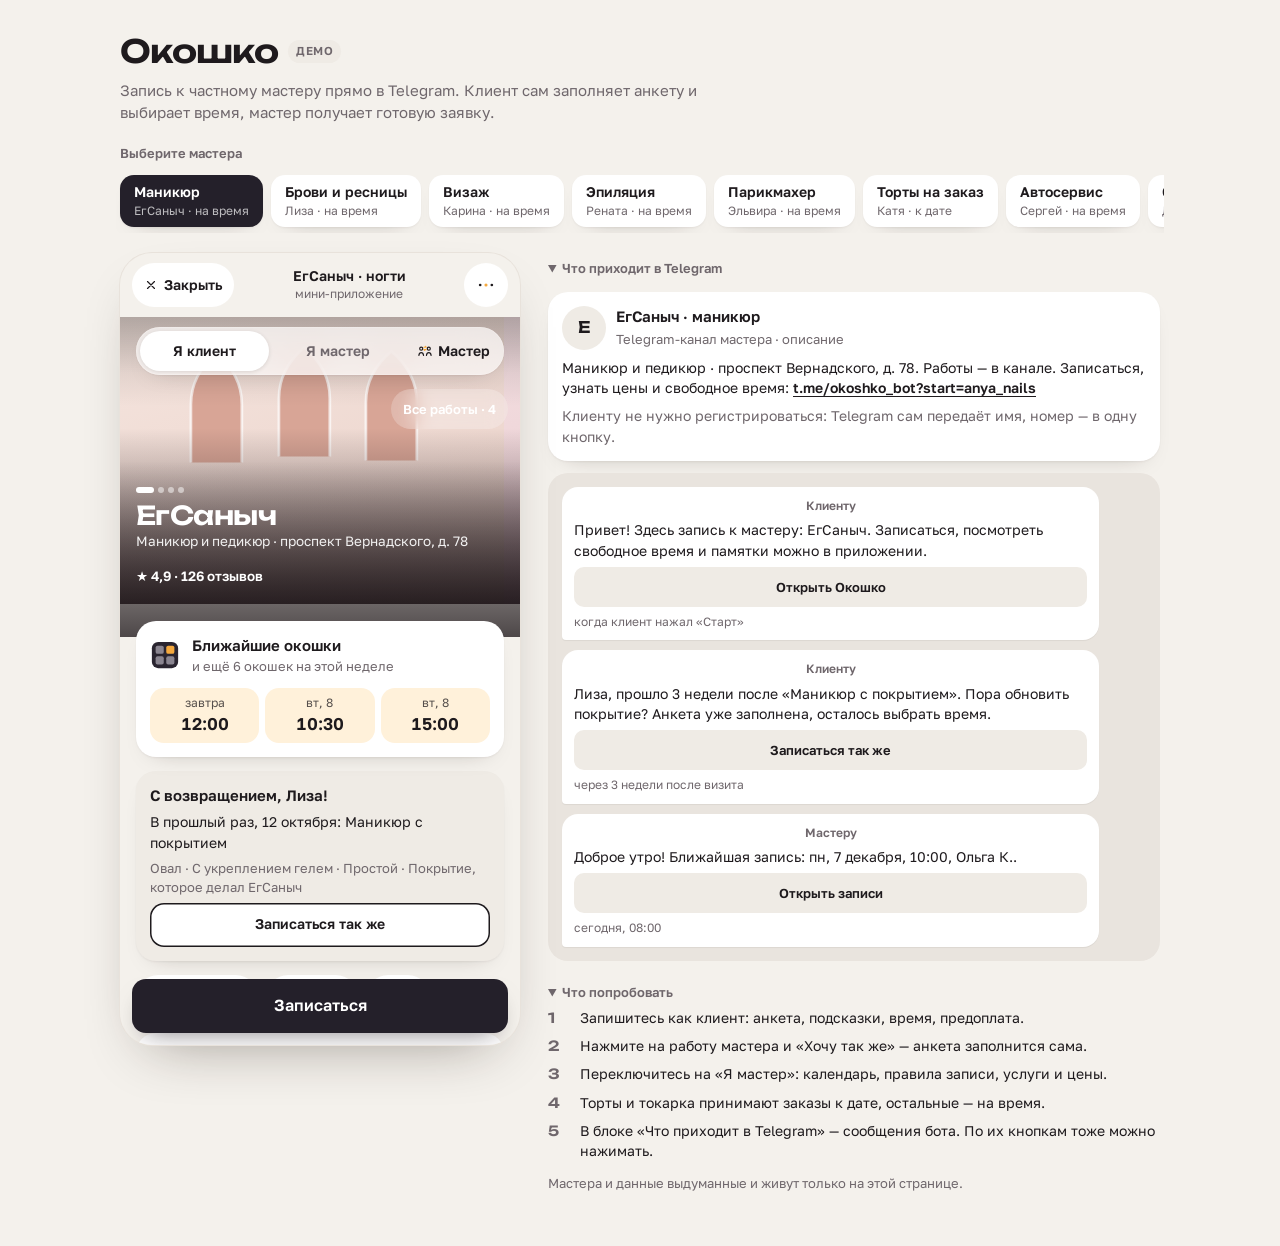
==== commit 542ccf07: "Черновик: двухцветные иконки" ====
--- a/dev/index.html
+++ b/dev/index.html
@@ -709,10 +709,17 @@
 .kv-i{display:inline-flex;align-items:center;gap:6px}
 .cal-h button{display:grid;place-items:center}
 .wcell button{display:grid;place-items:center}
+
+/* двухцветные иконки: одна деталь горит светом окошка */
+.ic{--ic-acc:var(--light);--ic-on-acc:#3A2306}
+.main-btn .ic,.btn2.fill .ic,.day[aria-pressed="true"] .ic,.msg.me .ic{--ic-acc:var(--light-2)}
+.err-ico .ic,.btn2 .ic[data-plain]{--ic-acc:currentColor}
+.tabbar button[aria-pressed="false"] .ic{opacity:1;--ic-acc:var(--muted)}
+.tabbar button[aria-pressed="true"] .ic{--ic-acc:var(--light)}
 </style>
 
 
-<div class="wrap"><svg width="0" height="0" style="position:absolute" aria-hidden="true"><defs><symbol id="i-close" viewBox="0 0 24 24" fill="none" stroke="currentColor" stroke-width="2" stroke-linecap="round" stroke-linejoin="round"><path d="M6 6l12 12M18 6L6 18"/></symbol><symbol id="i-back" viewBox="0 0 24 24" fill="none" stroke="currentColor" stroke-width="2" stroke-linecap="round" stroke-linejoin="round"><path d="M19 12H5M11 6l-6 6 6 6"/></symbol><symbol id="i-more" viewBox="0 0 24 24" fill="none" stroke="currentColor" stroke-width="2" stroke-linecap="round" stroke-linejoin="round"><circle cx="5" cy="12" r="1.6" fill="currentColor" stroke="none"/><circle cx="12" cy="12" r="1.6" fill="currentColor" stroke="none"/><circle cx="19" cy="12" r="1.6" fill="currentColor" stroke="none"/></symbol><symbol id="i-switch" viewBox="0 0 24 24" fill="none" stroke="currentColor" stroke-width="2" stroke-linecap="round" stroke-linejoin="round"><circle cx="5.5" cy="8" r="2.6"/><path d="M1.5 19.5c.4-3 2-4.8 4-4.8s3.6 1.8 4 4.8"/><circle cx="18.5" cy="8" r="2.6"/><path d="M14.5 19.5c.4-3 2-4.8 4-4.8s3.6 1.8 4 4.8"/><path d="M10 5.5h4l-1.4-1.4M14 9.5h-4l1.4 1.4"/></symbol><symbol id="i-chev" viewBox="0 0 24 24" fill="none" stroke="currentColor" stroke-width="2" stroke-linecap="round" stroke-linejoin="round"><path d="M9 5l7 7-7 7"/></symbol><symbol id="i-chevl" viewBox="0 0 24 24" fill="none" stroke="currentColor" stroke-width="2" stroke-linecap="round" stroke-linejoin="round"><path d="M15 5l-7 7 7 7"/></symbol><symbol id="i-check" viewBox="0 0 24 24" fill="none" stroke="currentColor" stroke-width="2" stroke-linecap="round" stroke-linejoin="round"><path d="M4 12.5l5 5L20 6.5"/></symbol><symbol id="i-plus" viewBox="0 0 24 24" fill="none" stroke="currentColor" stroke-width="2" stroke-linecap="round" stroke-linejoin="round"><path d="M12 5v14M5 12h14"/></symbol><symbol id="i-share" viewBox="0 0 24 24" fill="none" stroke="currentColor" stroke-width="2" stroke-linecap="round" stroke-linejoin="round"><circle cx="18" cy="5.5" r="2.8"/><circle cx="6" cy="12" r="2.8"/><circle cx="18" cy="18.5" r="2.8"/><path d="M8.5 10.7l7-3.9M8.5 13.3l7 3.9"/></symbol><symbol id="i-chat" viewBox="0 0 24 24" fill="none" stroke="currentColor" stroke-width="2" stroke-linecap="round" stroke-linejoin="round"><path d="M4.5 4.5h15a2 2 0 0 1 2 2v9a2 2 0 0 1-2 2H10l-5 4v-4h-.5a2 2 0 0 1-2-2v-9a2 2 0 0 1 2-2z"/><circle cx="8.5" cy="11" r=".9" fill="currentColor" stroke="none"/><circle cx="12" cy="11" r=".9" fill="currentColor" stroke="none"/><circle cx="15.5" cy="11" r=".9" fill="currentColor" stroke="none"/></symbol><symbol id="i-pin" viewBox="0 0 24 24" fill="none" stroke="currentColor" stroke-width="2" stroke-linecap="round" stroke-linejoin="round"><path d="M12 21.5s-7-6.3-7-11.5a7 7 0 0 1 14 0c0 5.2-7 11.5-7 11.5z"/><circle cx="12" cy="10" r="2.6"/></symbol><symbol id="i-star" viewBox="0 0 24 24" fill="none" stroke="currentColor" stroke-width="2" stroke-linecap="round" stroke-linejoin="round"><path d="M12 3l2.8 5.8 6.2.9-4.5 4.4 1.1 6.3L12 17.4l-5.6 3 1.1-6.3L3 9.7l6.2-.9z"/></symbol><symbol id="i-cal" viewBox="0 0 24 24" fill="none" stroke="currentColor" stroke-width="2" stroke-linecap="round" stroke-linejoin="round"><rect x="3.5" y="5" width="17" height="15.5" rx="2.5"/><path d="M8 3v4M16 3v4M3.5 10h17"/><path d="M8 14h.01M12 14h.01M16 14h.01M8 17.5h.01M12 17.5h.01" stroke-width="2.6"/></symbol><symbol id="i-clock" viewBox="0 0 24 24" fill="none" stroke="currentColor" stroke-width="2" stroke-linecap="round" stroke-linejoin="round"><circle cx="12" cy="12" r="9"/><path d="M12 7v5.5l3.5 2"/></symbol><symbol id="i-addphoto" viewBox="0 0 24 24" fill="none" stroke="currentColor" stroke-width="2" stroke-linecap="round" stroke-linejoin="round"><rect x="3" y="4" width="15" height="13" rx="2"/><circle cx="8" cy="8.5" r="1.4"/><path d="M3.5 15l4-4 3.5 3.5 2-2 3 3"/><circle cx="18" cy="17.5" r="4" fill="var(--ic-bg,#fff)"/><path d="M18 15.5v4M16 17.5h4"/></symbol><symbol id="i-trash" viewBox="0 0 24 24" fill="none" stroke="currentColor" stroke-width="2" stroke-linecap="round" stroke-linejoin="round"><path d="M4 6.5h16M9.5 6.5V4h5v2.5M6 6.5l1 13.5h10l1-13.5M10 10.5v6M14 10.5v6"/></symbol><symbol id="i-edit" viewBox="0 0 24 24" fill="none" stroke="currentColor" stroke-width="2" stroke-linecap="round" stroke-linejoin="round"><path d="M15.5 4.5l4 4L9 19l-5 1 1-5z"/><path d="M13.5 6.5l4 4M12 20h8"/></symbol><symbol id="i-undo" viewBox="0 0 24 24" fill="none" stroke="currentColor" stroke-width="2" stroke-linecap="round" stroke-linejoin="round"><path d="M9 14l-5-5 5-5"/><path d="M4 9h10a6 6 0 0 1 0 12h-3"/></symbol><symbol id="i-help" viewBox="0 0 24 24" fill="none" stroke="currentColor" stroke-width="2" stroke-linecap="round" stroke-linejoin="round"><circle cx="12" cy="12" r="9"/><path d="M9.5 9.5a2.5 2.5 0 1 1 3.6 2.2c-.7.4-1.1 1-1.1 1.8v.5"/><path d="M12 17h.01" stroke-width="2.6"/></symbol><symbol id="i-warn" viewBox="0 0 24 24" fill="none" stroke="currentColor" stroke-width="2" stroke-linecap="round" stroke-linejoin="round"><path d="M12 3.5L2.5 20h19z"/><path d="M12 10v4.5"/><path d="M12 17.3h.01" stroke-width="2.6"/></symbol><symbol id="i-wallet" viewBox="0 0 24 24" fill="none" stroke="currentColor" stroke-width="2" stroke-linecap="round" stroke-linejoin="round"><path d="M19 7V5.5a1.5 1.5 0 0 0-1.5-1.5H5a2 2 0 0 0 0 4"/><path d="M3 6v12a2 2 0 0 0 2 2h14a1 1 0 0 0 1-1v-3"/><path d="M20 8H5a2 2 0 0 1-2-2"/><path d="M21 11.5h-4a2 2 0 0 0 0 4h4z"/></symbol><symbol id="i-phone" viewBox="0 0 24 24" fill="none" stroke="currentColor" stroke-width="2" stroke-linecap="round" stroke-linejoin="round"><path d="M21 16.5v3a1.8 1.8 0 0 1-2 1.8A17.8 17.8 0 0 1 2.7 5 1.8 1.8 0 0 1 4.5 3h3a1.8 1.8 0 0 1 1.8 1.5c.1.9.4 1.8.7 2.6a1.8 1.8 0 0 1-.4 1.9L8.3 10.3a14.4 14.4 0 0 0 5.4 5.4l1.3-1.3a1.8 1.8 0 0 1 1.9-.4c.8.3 1.7.6 2.6.7a1.8 1.8 0 0 1 1.5 1.8z"/></symbol><symbol id="i-person" viewBox="0 0 24 24" fill="none" stroke="currentColor" stroke-width="2" stroke-linecap="round" stroke-linejoin="round"><circle cx="12" cy="8" r="4"/><path d="M4.5 21c.3-4.2 3.5-7 7.5-7s7.2 2.8 7.5 7z"/></symbol><symbol id="i-sliders" viewBox="0 0 24 24" fill="none" stroke="currentColor" stroke-width="2" stroke-linecap="round" stroke-linejoin="round"><path d="M3 6h18M3 12h18M3 18h18"/><circle cx="8" cy="6" r="2.2" fill="var(--ic-bg,#fff)"/><circle cx="16" cy="12" r="2.2" fill="var(--ic-bg,#fff)"/><circle cx="10" cy="18" r="2.2" fill="var(--ic-bg,#fff)"/></symbol><symbol id="i-list" viewBox="0 0 24 24" fill="none" stroke="currentColor" stroke-width="2" stroke-linecap="round" stroke-linejoin="round"><rect x="5" y="4.5" width="14" height="17" rx="2"/><path d="M9.5 3h5v3h-5z"/><path d="M8 10.5l1.2 1.2L11 9.8M8 15.5l1.2 1.2 1.8-1.9M13 11h3M13 16h3"/></symbol></defs></svg>
+<div class="wrap"><svg width="0" height="0" style="position:absolute" aria-hidden="true"><defs><symbol id="i-close" viewBox="0 0 24 24" fill="none" stroke="currentColor" stroke-width="2" stroke-linecap="round" stroke-linejoin="round"><path d="M6 6l12 12M18 6L6 18"/></symbol><symbol id="i-back" viewBox="0 0 24 24" fill="none" stroke="currentColor" stroke-width="2" stroke-linecap="round" stroke-linejoin="round"><path d="M19 12H5M11 6l-6 6 6 6"/></symbol><symbol id="i-more" viewBox="0 0 24 24" fill="none" stroke="currentColor" stroke-width="2" stroke-linecap="round" stroke-linejoin="round"><circle cx="5" cy="12" r="1.6" fill="currentColor" stroke="none"/><circle cx="12" cy="12" r="1.9" style="fill:var(--ic-acc);stroke:none"/><circle cx="19" cy="12" r="1.6" fill="currentColor" stroke="none"/></symbol><symbol id="i-switch" viewBox="0 0 24 24" fill="none" stroke="currentColor" stroke-width="2" stroke-linecap="round" stroke-linejoin="round"><circle cx="5.5" cy="8" r="2.6"/><path d="M1.5 19.5c.4-3 2-4.8 4-4.8s3.6 1.8 4 4.8"/><circle cx="18.5" cy="8" r="2.6"/><path d="M14.5 19.5c.4-3 2-4.8 4-4.8s3.6 1.8 4 4.8"/><path d="M10 5.5h4l-1.4-1.4M14 9.5h-4l1.4 1.4" style="stroke:var(--ic-acc)"/></symbol><symbol id="i-chev" viewBox="0 0 24 24" fill="none" stroke="currentColor" stroke-width="2" stroke-linecap="round" stroke-linejoin="round"><path d="M9 5l7 7-7 7"/></symbol><symbol id="i-chevl" viewBox="0 0 24 24" fill="none" stroke="currentColor" stroke-width="2" stroke-linecap="round" stroke-linejoin="round"><path d="M15 5l-7 7 7 7"/></symbol><symbol id="i-check" viewBox="0 0 24 24" fill="none" stroke="currentColor" stroke-width="2" stroke-linecap="round" stroke-linejoin="round"><path d="M4 12.5l5 5L20 6.5" style="stroke:var(--ic-acc)"/></symbol><symbol id="i-plus" viewBox="0 0 24 24" fill="none" stroke="currentColor" stroke-width="2" stroke-linecap="round" stroke-linejoin="round"><path d="M12 5v14M5 12h14" style="stroke:var(--ic-acc)"/></symbol><symbol id="i-share" viewBox="0 0 24 24" fill="none" stroke="currentColor" stroke-width="2" stroke-linecap="round" stroke-linejoin="round"><circle cx="18" cy="5.5" r="2.8"/><circle cx="6" cy="12" r="2.8" style="fill:var(--ic-acc);stroke:var(--ic-acc)"/><circle cx="18" cy="18.5" r="2.8"/><path d="M8.5 10.7l7-3.9M8.5 13.3l7 3.9"/></symbol><symbol id="i-chat" viewBox="0 0 24 24" fill="none" stroke="currentColor" stroke-width="2" stroke-linecap="round" stroke-linejoin="round"><path d="M4.5 4.5h15a2 2 0 0 1 2 2v9a2 2 0 0 1-2 2H10l-5 4v-4h-.5a2 2 0 0 1-2-2v-9a2 2 0 0 1 2-2z"/><circle cx="8.5" cy="11" r="1" style="fill:var(--ic-acc);stroke:none"/><circle cx="12" cy="11" r="1" style="fill:var(--ic-acc);stroke:none"/><circle cx="15.5" cy="11" r="1" style="fill:var(--ic-acc);stroke:none"/></symbol><symbol id="i-pin" viewBox="0 0 24 24" fill="none" stroke="currentColor" stroke-width="2" stroke-linecap="round" stroke-linejoin="round"><path d="M12 21.5s-7-6.3-7-11.5a7 7 0 0 1 14 0c0 5.2-7 11.5-7 11.5z"/><circle cx="12" cy="10" r="2.6" style="fill:var(--ic-acc);stroke:var(--ic-acc)"/></symbol><symbol id="i-star" viewBox="0 0 24 24" fill="none" stroke="currentColor" stroke-width="2" stroke-linecap="round" stroke-linejoin="round"><path d="M12 3l2.8 5.8 6.2.9-4.5 4.4 1.1 6.3L12 17.4l-5.6 3 1.1-6.3L3 9.7l6.2-.9z" style="fill:var(--ic-acc)"/></symbol><symbol id="i-cal" viewBox="0 0 24 24" fill="none" stroke="currentColor" stroke-width="2" stroke-linecap="round" stroke-linejoin="round"><rect x="3.5" y="5" width="17" height="15.5" rx="2.5"/><path d="M8 3v4M16 3v4M3.5 10h17"/><rect x="6.5" y="12.5" width="4" height="3.5" rx="1" style="fill:var(--ic-acc);stroke:none"/><path d="M15 14.2h.01M15 17.5h.01M8.5 18.3h.01" stroke-width="2.6"/></symbol><symbol id="i-clock" viewBox="0 0 24 24" fill="none" stroke="currentColor" stroke-width="2" stroke-linecap="round" stroke-linejoin="round"><circle cx="12" cy="12" r="9"/><path d="M12 7v5.5l3.5 2" style="stroke:var(--ic-acc)"/></symbol><symbol id="i-addphoto" viewBox="0 0 24 24" fill="none" stroke="currentColor" stroke-width="2" stroke-linecap="round" stroke-linejoin="round"><rect x="3" y="4" width="15" height="13" rx="2"/><circle cx="8" cy="8.5" r="1.4"/><path d="M3.5 15l4-4 3.5 3.5 2-2 3 3"/><circle cx="18" cy="17.5" r="4.3" style="fill:var(--ic-acc);stroke:none"/><path d="M18 15.5v4M16 17.5h4" style="stroke:var(--ic-on-acc)"/></symbol><symbol id="i-trash" viewBox="0 0 24 24" fill="none" stroke="currentColor" stroke-width="2" stroke-linecap="round" stroke-linejoin="round"><path d="M4 6.5h16M9.5 6.5V4h5v2.5M6 6.5l1 13.5h10l1-13.5M10 10.5v6M14 10.5v6"/></symbol><symbol id="i-edit" viewBox="0 0 24 24" fill="none" stroke="currentColor" stroke-width="2" stroke-linecap="round" stroke-linejoin="round"><path d="M15.5 4.5l4 4L9 19l-5 1 1-5z"/><path d="M13.5 6.5l4 4"/><path d="M12 20h8" style="stroke:var(--ic-acc)"/></symbol><symbol id="i-undo" viewBox="0 0 24 24" fill="none" stroke="currentColor" stroke-width="2" stroke-linecap="round" stroke-linejoin="round"><path d="M9 14l-5-5 5-5" style="stroke:var(--ic-acc)"/><path d="M4 9h10a6 6 0 0 1 0 12h-3"/></symbol><symbol id="i-help" viewBox="0 0 24 24" fill="none" stroke="currentColor" stroke-width="2" stroke-linecap="round" stroke-linejoin="round"><circle cx="12" cy="12" r="9"/><path d="M9.5 9.5a2.5 2.5 0 1 1 3.6 2.2c-.7.4-1.1 1-1.1 1.8v.5" style="stroke:var(--ic-acc)"/><path d="M12 17h.01" stroke-width="2.8" style="stroke:var(--ic-acc)"/></symbol><symbol id="i-warn" viewBox="0 0 24 24" fill="none" stroke="currentColor" stroke-width="2" stroke-linecap="round" stroke-linejoin="round"><path d="M12 3.5L2.5 20h19z"/><path d="M12 10v4.5"/><path d="M12 17.3h.01" stroke-width="2.6"/></symbol><symbol id="i-wallet" viewBox="0 0 24 24" fill="none" stroke="currentColor" stroke-width="2" stroke-linecap="round" stroke-linejoin="round"><path d="M19 7V5.5a1.5 1.5 0 0 0-1.5-1.5H5a2 2 0 0 0 0 4"/><path d="M3 6v12a2 2 0 0 0 2 2h14a1 1 0 0 0 1-1v-3"/><path d="M20 8H5a2 2 0 0 1-2-2"/><path d="M21 11.5h-4a2 2 0 0 0 0 4h4z" style="fill:var(--ic-acc);stroke:var(--ic-acc)"/></symbol><symbol id="i-phone" viewBox="0 0 24 24" fill="none" stroke="currentColor" stroke-width="2" stroke-linecap="round" stroke-linejoin="round"><path d="M21 16.5v3a1.8 1.8 0 0 1-2 1.8A17.8 17.8 0 0 1 2.7 5 1.8 1.8 0 0 1 4.5 3h3a1.8 1.8 0 0 1 1.8 1.5c.1.9.4 1.8.7 2.6a1.8 1.8 0 0 1-.4 1.9L8.3 10.3a14.4 14.4 0 0 0 5.4 5.4l1.3-1.3a1.8 1.8 0 0 1 1.9-.4c.8.3 1.7.6 2.6.7a1.8 1.8 0 0 1 1.5 1.8z"/><path d="M15 3.5a6 6 0 0 1 5.5 5.5M15 7a2.6 2.6 0 0 1 2 2" style="stroke:var(--ic-acc)"/></symbol><symbol id="i-person" viewBox="0 0 24 24" fill="none" stroke="currentColor" stroke-width="2" stroke-linecap="round" stroke-linejoin="round"><circle cx="12" cy="8" r="4" style="fill:var(--ic-acc);stroke:var(--ic-acc)"/><path d="M4.5 21c.3-4.2 3.5-7 7.5-7s7.2 2.8 7.5 7z"/></symbol><symbol id="i-sliders" viewBox="0 0 24 24" fill="none" stroke="currentColor" stroke-width="2" stroke-linecap="round" stroke-linejoin="round"><path d="M3 6h18M3 12h18M3 18h18"/><circle cx="8" cy="6" r="2.3" style="fill:var(--ic-acc);stroke:var(--ic-acc)"/><circle cx="16" cy="12" r="2.3" style="fill:var(--ic-bg,#fff)"/><circle cx="10" cy="18" r="2.3" style="fill:var(--ic-bg,#fff)"/></symbol><symbol id="i-list" viewBox="0 0 24 24" fill="none" stroke="currentColor" stroke-width="2" stroke-linecap="round" stroke-linejoin="round"><rect x="5" y="4.5" width="14" height="17" rx="2"/><path d="M9.5 3h5v3h-5z"/><path d="M8 10.5l1.2 1.2L11 9.8M8 15.5l1.2 1.2 1.8-1.9" style="stroke:var(--ic-acc)"/><path d="M13 11h3M13 16h3"/></symbol></defs></svg>
   <header class="intro">
     <h1>Окошко <span class="demo">демо</span></h1>
     <p>Запись к частному мастеру прямо в Telegram. Клиент сам заполняет анкету и выбирает время, мастер получает готовую заявку.</p>
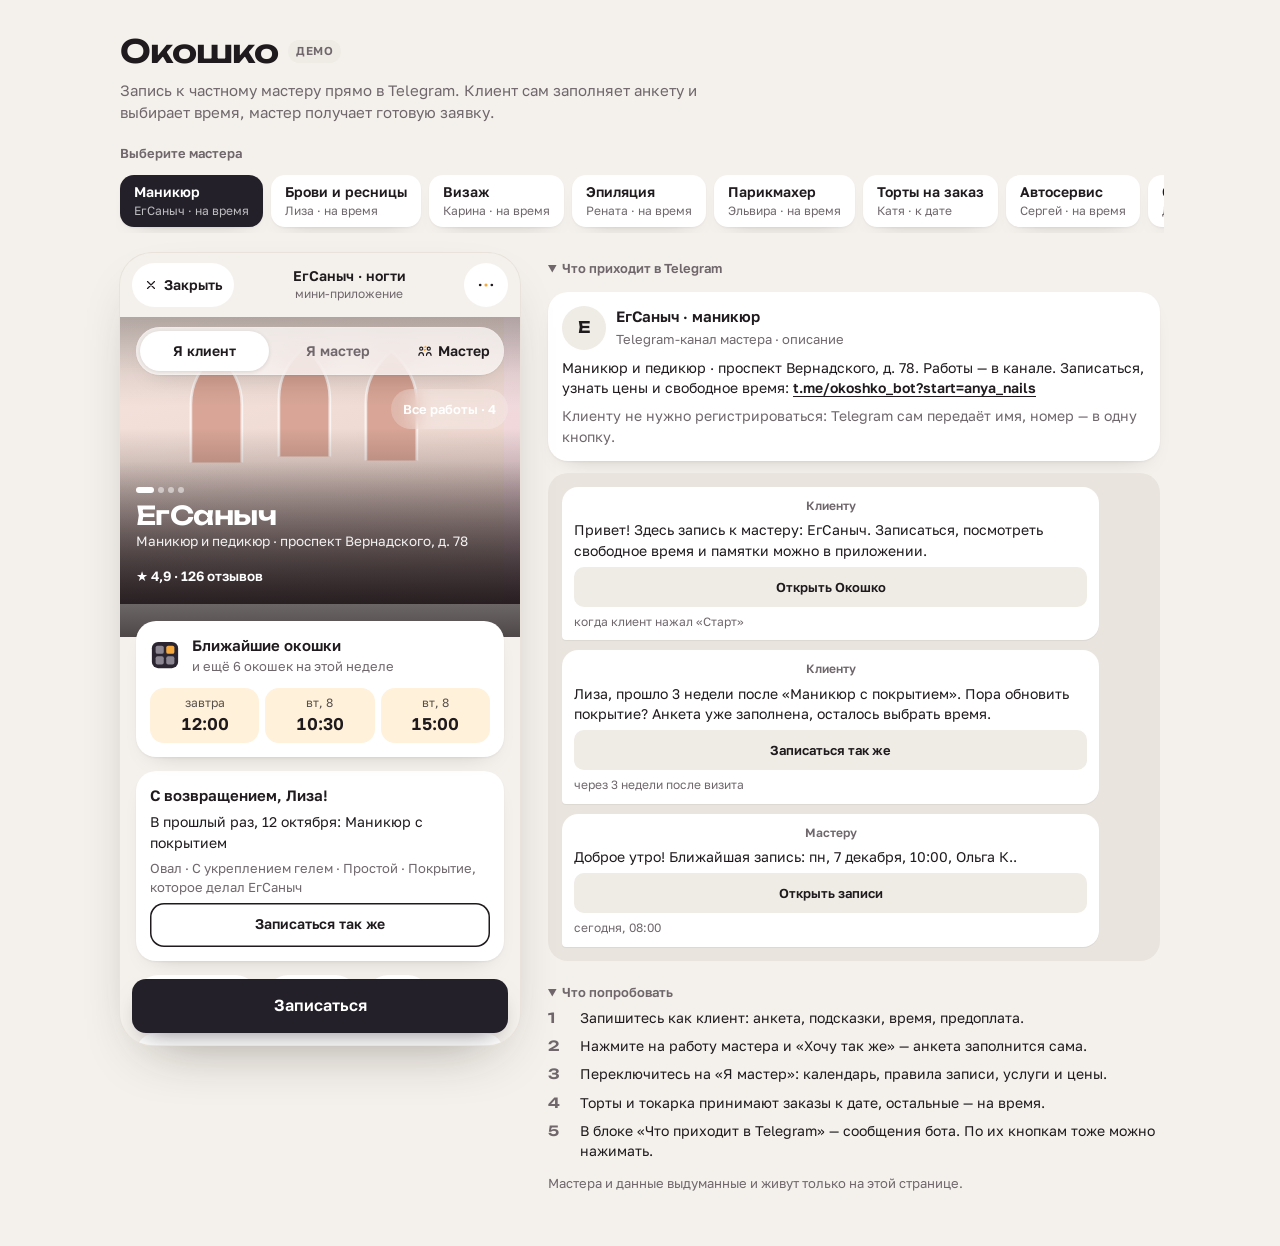
==== commit e0d8a965: "Черновик: исправления по проверке 3" ====
--- a/dev/index.html
+++ b/dev/index.html
@@ -716,6 +716,15 @@
 .err-ico .ic,.btn2 .ic[data-plain]{--ic-acc:currentColor}
 .tabbar button[aria-pressed="false"] .ic{opacity:1;--ic-acc:var(--muted)}
 .tabbar button[aria-pressed="true"] .ic{--ic-acc:var(--light)}
+
+/* правки по проверке 3 */
+.addv-plus .ic{--ic-acc:currentColor}
+.share.big{background:var(--surface);color:var(--ink);box-shadow:inset 0 0 0 1.5px var(--ink)}
+.share.big span{opacity:.7}
+.decl{box-shadow:inset 0 0 0 1.5px var(--line),var(--shadow)}
+.decl-h .err-ico{color:var(--ink)!important}
+.rev.upc{background:var(--surface)}
+.mday.today small{font-weight:700;color:var(--ink)}
 </style>
 
 
@@ -1324,10 +1333,15 @@
 const optName=o=>o.split(' · ')[0];
 const ansText=(Q,v)=>Q.text?v:optName(Q.opts[v]||'—');
 function hintFor(m,q,i){for(const h of Object.values(m.hints))for(const it of h.items)if(it.pick&&it.pick[0]===q&&it.pick[1]===i)return it;return null}
+const qLabel=t=>String(t).replace(/[?:\s]+$/,'');
+// ответы по услугам: [[название, 'ответ · ответ'], ...]; общий вопрос — у первой услуги
+function ansGroups(m,ids,ans){const seen=new Set(),out=[];for(const id of ids){const sv=m.services.find(x=>x.id===id);if(!sv)continue;
+  const t=sv.qs.filter(q=>!seen.has(q)&&m.q[q]&&m.q[q].opts&&ans[q]!=null).map(q=>{seen.add(q);const v=ansText(m.q[q],ans[q]);return /^(нет|да)/i.test(v)?qLabel(m.q[q].t)+': '+v.toLowerCase():v});if(t.length)out.push([sv.name,t.join(' · ')])}return out}
+const choiceRows=(m,ids,ans)=>{const g=ansGroups(m,ids,ans);if(!g.length)return'';if(g.length===1)return`<div class="kv"><span>Выбор</span><span>${esc(g[0][1])}</span></div>`;return g.map(([n,t])=>`<div class="kv"><span>${esc(n)}</span><span>${esc(t)}</span></div>`).join('')};
 function answersHtml(m,b){
   const s=m.services.find(x=>x.id===b.svc),ans=b.ans||{};
   const keys=[...new Set([...(s?s.qs:[]),...Object.keys(ans)])];
-  return keys.filter(q=>m.q[q]&&!m.q[q].photo&&answered(m.q[q],ans[q])).map(q=>`<span>${esc(m.q[q].t)}: <b>${esc(ansText(m.q[q],ans[q]))}</b></span>`).join('')
+  return keys.filter(q=>m.q[q]&&!m.q[q].photo&&answered(m.q[q],ans[q])).map(q=>`<span>${esc(qLabel(m.q[q].t))}: <b>${esc(ansText(m.q[q],ans[q]))}</b></span>`).join('')
     +(b.photo?'<span>Файл: <b>прикреплён</b></span>':'');
 }
 const prog=(pos,total,l)=>`<div class="prog"><div class="bar"><i style="width:${pos/total*100}%"></i></div><span>${l}</span></div>`;
@@ -1355,14 +1369,16 @@
     const hasHints=Object.keys(m.hints).some(k=>st.hintsOn[k]);
     const dc=st.declined;
     return{body:`${heroHtml(m)}
-    ${dc?`<div class="decl"><div class="decl-h"><span class="err-ico" aria-hidden="true">${ic('warn',18)}</span><b>Мастер не сможет ${relDay(dc.date)}${m.mode==='slot'?' в '+fmtT(dc.start):''}</b><button class="sh-x" data-act="decldone" aria-label="Скрыть">${ic('close',14)}</button></div><span class="small muted">${esc(dc.name)}.${dc.paid?` Предоплата ${rub(dc.paid)} вернётся на карту в течение дня.`:''} Анкету сохранили — осталось выбрать другое время.</span><button class="main-btn" data-act="redecl">Выбрать другое время</button></div>`:''}
+    ${dc?`<div class="decl"><div class="decl-h"><span class="err-ico" aria-hidden="true">${ic('warn',18)}</span><b>Мастер не сможет ${relDay(dc.date)}${m.mode==='slot'?' в '+fmtT(dc.start):''}</b><button class="sh-x" data-act="decldone" aria-label="Скрыть">${ic('close',14)}</button></div><span class="small muted">${esc(dc.name)}.${dc.paid?` Предоплата ${rub(dc.paid)} вернётся на карту в течение дня.`:''} Анкету сохранили — осталось выбрать другое время.</span><button class="btn2 fill" data-act="redecl">Выбрать другое время</button></div>`:''}
     ${litHtml(m,st)}
-    ${(()=>{const nb=st.hist&&st.hist.bid&&st.bookings.find(z=>z.id===st.hist.bid&&visitTs(m,z)>Date.now());return nb?`<div class="rev" style="background:var(--accent-soft)"><b style="font-size:15px">${nb.status==='hold'?'Бронь ждёт ответа мастера':order?'Ваш заказ':'Ваша запись'}: ${relDay(nb.date)}, ${whenOf(m,nb)}</b><span>${esc(sName(nb))}${ansShort(m,nb.svc,nb.ans)?' · '+esc(ansShort(m,nb.svc,nb.ans)):''}</span><div class="row-btns"><button class="btn2" data-act="resched:${nb.id}">Перенести</button><button class="btn2" data-act="cancelask:${nb.id}">Отменить</button></div></div>`:''})()}
-    ${st.hist&&svcOf(st.hist.svc)&&!(st.hist.bid&&st.bookings.some(z=>z.id===st.hist.bid&&visitTs(m,z)>Date.now()))?`<div class="rev" style="background:var(--accent-soft)"><b style="font-size:15px">С возвращением, ${esc(S.contact.name)}!</b><span>В прошлый раз, ${st.hist.date}: ${esc(svcOf(st.hist.svc).name)}</span>${ansShort(m,st.hist.svc,st.hist.ans)?`<span class="small muted">${esc(ansShort(m,st.hist.svc,st.hist.ans))}</span>`:''}<button class="btn2 acc" data-act="repeat">Записаться так же</button></div>`:''}
+    ${(()=>{const mine=st.bookings.filter(z=>z.client===S.contact.name&&visitTs(m,z)>Date.now()).sort((a,b)=>visitTs(m,a)-visitTs(m,b));
+      return mine.map(nb=>`<div class="rev upc"><b style="font-size:15px">${nb.status==='hold'?'Бронь ждёт ответа мастера':order?'Ваш заказ':'Ваша запись'}: ${relDay(nb.date)}, ${whenOf(m,nb)}</b><span>${esc(sName(nb))}</span><div class="row-btns"><button class="btn2" data-act="resched:${nb.id}">Перенести</button><button class="btn2" data-act="cancelask:${nb.id}">Отменить</button></div></div>`).join('')})()}
+    ${(()=>{let h=st.hist;while(h&&h.bid&&!st.bookings.some(z=>z.id===h.bid&&visitTs(m,z)<=Date.now()))h=h.prev;if(!h||!svcOf(h.svc))return'';const nm=[h.svc,...(h.extra||[])].map(id=>svcOf(id)?.name).filter(Boolean).join(' + ');
+      return`<div class="rev upc"><b style="font-size:15px">С возвращением, ${esc(S.contact.name)}!</b><span>В прошлый раз, ${h.date}: ${esc(nm)}</span>${ansShort(m,h.svc,h.ans,[h.svc,...(h.extra||[])])?`<span class="small muted">${esc(ansShort(m,h.svc,h.ans,[h.svc,...(h.extra||[])]))}</span>`:''}<button class="btn2 acc" data-act="repeatp">Записаться так же</button></div>`})()}
     ${m.links.length?`<div class="links">${m.links.map(l=>`<button class="tag" data-act="toast:Откроет: ${esc(l)}">${esc(l)}</button>`).join('')}</div>`:''}
     ${hasHints?`<button class="memo" data-act="memos"><span class="q">?</span><span><b>Не знаете, что выбрать?</b><br><span class="small muted">${esc(m.memo)}</span></span></button>`:''}
     <h3 id="svc-list">${order?'Что можно заказать':'Услуги'}</h3>
-    ${svcGroups(m).map(([g,list])=>`${g?`<p class="sgrp">${esc(g)}</p>`:''}<div class="list svcs">${list.map(s=>{const n=nearest(s),wk=m.works.find(w=>w.svc===s.id);return`<button class="svc2" data-act="svc:${s.id}"><span class="sth" aria-hidden="true">${wk?artHtml(m,wk):`<span class="sth-ph">${esc(s.name.slice(0,1))}</span>`}</span><span class="nm">${esc(s.name)}</span><span class="pr">${listPrice(m,s)}</span>
+    ${svcGroups(m).map(([g,list])=>`${g?`<p class="sgrp">${esc(g)}</p>`:''}<div class="list svcs">${list.map(s=>{const n=nearest(s),wk=m.works.find(w=>w.svc===s.id);return`<button class="svc2" data-act="svc:${s.id}"><span class="sth" aria-hidden="true">${wk?artHtml(m,wk):m.works[0]?artHtml(m,{...m.works[0],bg:['#EFE9E4','#E2D8D0'],img:null}):`<span class="sth-ph">${esc(s.name.slice(0,1))}</span>`}</span><span class="nm">${esc(s.name)}</span><span class="pr">${listPrice(m,s)}</span>
       <span class="meta">${s.dur&&!order?`<span>${durTxt(s.dur)}</span>`:''}${s.note?`<span>${esc(s.note)}</span>`:''}<span class="${n?'nchip':'nnone'}">${n?'Ближайшее: '+n:'Свободного времени пока нет'}</span></span></button>`}).join('')}</div>`).join('')}
     ${m.reviews.length?`<h3 id="reviews">Отзывы</h3><div class="list">${m.reviews.map(([n,t])=>`<div class="rev"><span class="st">★★★★★</span><span>${esc(t)}</span><b>${esc(n)}</b></div>`).join('')}</div>`:''}${m.plan==='pro'?'':'<p class="made">Запись через Окошко</p>'}`,foot:`<button class="main-btn" data-act="gobook">${order?'Оформить заказ':st.flow==='date'?'Выбрать дату и время':'Записаться'}</button>`};
   }
@@ -1371,7 +1387,7 @@
   if(step===1){
     const q=s.qs[S.qi],Q=m.q[q];
     const done=s.qs.slice(0,S.qi).filter(k=>!m.q[k].photo&&answered(m.q[k],sel.ans[k])).map(k=>ansText(m.q[k],sel.ans[k]));
-    let body=(S.df?prog(2+(S.qi+1)/s.qs.length,4,`Шаг 3 из 4 · вопрос ${S.qi+1} из ${s.qs.length}`):prog(S.qi+1,total,`Вопрос ${S.qi+1} из ${s.qs.length} · ${esc(s.name)}`))+`${order&&S.qi===0?memoIcons():''}<div class="qtitle"><div class="qhead"><h2>${esc(Q.t)}</h2>${Q.hint&&st.hintsOn[Q.hint]?`<button class="hint-btn" data-act="hint:${Q.hint}">${ic('help',16)}подсказка</button>`:''}</div>${done.length?`<span class="picked">Ваш выбор: ${esc(done.join(' · '))}</span>`:''}</div>`;
+    let body=(S.df?prog(2+(S.qi+1)/s.qs.length,4,`Шаг 3 из 4 · вопрос ${S.qi+1} из ${s.qs.length}`):((sel.extra||[]).length&&svcOf(sel.svc)&&!svcOf(sel.svc).qs.includes(q)?prog(S.qi+1,s.qs.length,`Пара вопросов про «${esc((sel.extra.map(svcOf).find(z=>z&&z.qs.includes(q))||{}).name||'')}»`):prog(S.qi+1,total,`Вопрос ${S.qi+1} из ${s.qs.length} · ${esc(svcOf(sel.svc)?svcOf(sel.svc).name:s.name)}`)))+`${order&&S.qi===0?memoIcons():''}<div class="qtitle"><div class="qhead"><h2>${esc(Q.t)}</h2>${Q.hint&&st.hintsOn[Q.hint]?`<button class="hint-btn" data-act="hint:${Q.hint}">${ic('help',16)}подсказка</button>`:''}</div>${done.length?`<span class="picked">Ваш выбор: ${esc(done.join(' · '))}</span>`:''}</div>`;
     let foot;
     if(Q.photo){
       const f=sel.files[q];
@@ -1406,7 +1422,7 @@
       st.confirm==='manual'?(order?'Мастер подтверждает каждый заказ сам, до этого дата за вами.':'Мастер подтверждает каждую запись сам, до этого время за вами забронировано.'):st.confirm==='urgent'&&!(order&&st.leadDays*24>=st.urgentH)?`Если до ${order?'получения':'визита'} меньше ${st.urgentH} ч, мастер подтвердит ${order?'заказ':'запись'} сам.`:''].filter(Boolean).join(' ');
     const others=m.services.filter(x=>x.id!==sel.svc);
     const addBlock=others.length?`<details class="addv" ${(sel.extra||[]).length?'open':''}><summary><span class="addv-plus" aria-hidden="true">${ic('plus',14)}</span>${(sel.extra||[]).length?`К визиту добавлено: ${pl(sel.extra.length,'услуга','услуги','услуг')}`:'Добавить ещё услугу к этому визиту'}</summary><div class="addv-list">${others.map(x=>{const on=(sel.extra||[]).includes(x.id);return`<button class="addv-row" aria-pressed="${on}" data-act="extra:${x.id}"><span class="addv-ck" aria-hidden="true"></span><span><b>${esc(x.name)}</b><small>${order?'':durTxt(x.dur)+' · '}${listPrice(m,x)}</small></span></button>`}).join('')}</div></details>`:'';
-    const body=prog(s.qs.length+1,total,`Шаг ${s.qs.length+1} из ${total} · ${order?'дата':'время'}`)+`<div class="qhead"><h2>${order?'К какому дню?':'Когда удобно?'}</h2>${memoIcons()}</div>${addBlock}
+    const body=prog(total-1,total,`Почти готово · ${order?'дата':'время'}`)+`<div class="qhead"><h2>${order?'К какому дню?':'Когда удобно?'}</h2>${memoIcons()}</div>${addBlock}${(sel.extra||[]).length&&!order?`<p class="small muted" style="margin:0">Визит длинный — ${durTxt(s.dur)}. Показываем только дни, где столько свободно подряд.</p>`:''}
       <div class="days">${days.map(([k,n])=>dayWin(k,n,sel.day,order?lPlace:lWin)).join('')}</div>
       ${sel.day?pickHtml:'<p class="muted">Свободных дат пока нет.</p>'}
       ${sel.start!=null&&depOf(priceOf(m,s.id,sel.ans))&&st.refund==='day'&&!refundBy(m,sel.day,sel.start)?`<div class="warnline"><span class="err-ico" aria-hidden="true">${ic('warn',18)}</span><span>До ${order?'получения':'визита'} меньше суток: если отмените, предоплату ${rub(depOf(priceOf(m,s.id,sel.ans)))} не вернём. Если мастер откажет — вернём.</span></div>`:''}
@@ -1425,7 +1441,7 @@
         :`<button class="share big" data-act="share"><b class="sh-row">${ic('phone',18)}Взять номер из Telegram</b><span>в одно касание</span></button>
       <div class="field"><label for="c-phone">или введите вручную</label><input id="c-phone" inputmode="tel" autocomplete="tel" placeholder="+7 900 000-00-00" value="${esc(c.phone)}" aria-describedby="c-phone-err"><span class="ferr" id="c-phone-err" ${c.phone&&!phoneOk(c.phone)?'':'hidden'}>Проверьте номер: нужно 11 цифр, чтобы мастер смог позвонить</span></div>`}
       <div class="field"><label for="c-comment">Комментарий мастеру</label><textarea id="c-comment" rows="2" placeholder="Всё, что не вошло в анкету">${esc(c.comment)}</textarea></div>
-      <div class="sum"><div class="kv"><span>Когда</span><span>${fmtDay(sel.day)}, ${whenOf(m,sel)}</span></div><div class="kv"><span>${order?'Заказ':'Услуга'}</span><span>${esc(s.name)}</span></div>${opts?`<div class="kv"><span>Выбор</span><span>${esc(opts)}</span></div>`:''}<div class="kv"><span>Итого</span><span>${price}</span></div>${dep?`<div class="kv"><span>Предоплата сейчас</span><span>${rub(dep)}</span></div>`:''}</div>
+      <div class="sum"><div class="kv"><span>Когда</span><span>${fmtDay(sel.day)}, ${whenOf(m,sel)}</span></div><div class="kv"><span>${order?'Заказ':'Услуга'}</span><span>${esc(s.name)}</span></div>${choiceRows(m,selIds(),S.sel.ans)}<div class="kv"><span>Итого</span><span>${price}</span></div>${dep?`<div class="kv"><span>Предоплата сейчас</span><span>${rub(dep)}</span></div>`:''}</div>
       ${dep&&refundTxt?`<div class="note">${refundTxt}</div>`:''}
       ${S.carryPaid?`<div class="note">Предоплата <b>${rub(S.carryPaid)}</b> уже внесена и переносится на новое время.</div>`:''}
       <div class="note">${hold?`Это бронь: мастер подтвердит её сам, ответ придёт в Telegram. ${order?'Дата':'Время'} пока за вами.`:dep?`${order?'Заказ':'Запись'} подтвердится сразу после предоплаты.`:`${order?'Заказ':'Запись'} подтвердится сразу.`} Анкету мастер увидит целиком.</div>`;
@@ -1433,13 +1449,14 @@
     return{body,foot:`<button class="main-btn" data-act="${dep?'paysheet':'book'}" id="book" ${ok?'':'disabled'}>${label}</button>`};
   }
   const b=st.bookings.find(x=>x.id===st.lastNew);if(!b){S.step=0;return clientScreen()}
-  const bs=svcOf(b.svc)||{name:b.svcName,est:false},hold=b.status==='hold';
-  const bopts=ansShort(m,b.svc,b.ans||{});
+  const bs0=svcOf(b.svc)||{name:b.svcName,est:false},bs={...bs0,name:sName(b)},hold=b.status==='hold';
+  const bopts=choiceRows(m,[b.svc,...(b.extra||[])],b.ans||{});
   return{body:`<div class="done"><div class="bigwin ${hold?'half':''}" data-light="${b.id}${hold?'h':''}"><span class="d">${fmtDay(b.date)}</span><span class="tm">${order?esc(m.wins[b.start]):fmtT(b.start)}</span></div><h2>${hold?'Бронь отправлена':order?'Заказ принят':'Вы записаны'}</h2>
     ${hold?`<p class="muted small" style="margin:0">${esc(m.who)} обычно отвечает в течение часа. Ответ придёт в Telegram. Если мастер не сможет, ${b.paid?'предоплата вернётся автоматически, а ':''}бот предложит другое время.</p>`:''}
     ${b.paid?`<p class="small" style="margin:0">Предоплата <b>${rub(b.paid)}</b> внесена. На месте останется ${rub(Math.max(0,b.price-b.paid))}.</p>`:''}
-    <div class="sum"><div class="kv"><span>Когда</span><span>${fmtDay(b.date)}, ${whenOf(m,b)}</span></div><div class="kv"><span>${order?'Заказ':'Услуга'}</span><span>${esc(bs.name)}</span></div>${bopts?`<div class="kv"><span>Выбор</span><span>${esc(bopts)}</span></div>`:''}<div class="kv"><span class="kv-i">${ic('pin',16)}Адрес</span><span>${esc(m.addr)}</span></div><div class="kv"><span>Итого</span><span>${priceTxt(bs,b.price)}</span></div></div>
+    <div class="sum"><div class="kv"><span>Когда</span><span>${fmtDay(b.date)}, ${whenOf(m,b)}</span></div><div class="kv"><span>${order?'Заказ':'Услуга'}</span><span>${esc(bs.name)}</span></div>${bopts}<div class="kv"><span class="kv-i">${ic('pin',16)}Адрес</span><span>${esc(m.addr)}</span></div><div class="kv"><span>Итого</span><span>${priceTxt(bs,b.price)}</span></div></div>
     <p class="muted small">${bs.est?'Точную цену мастер назовёт после осмотра. ':''}Бот напомнит за день${order?'':' и за 2 часа'}. В напоминании будут кнопки «Всё в силе» и «Перенести».</p>
+    <div class="row-btns"><button class="btn2" data-act="toast:Добавили в календарь телефона (демо)">${ic('cal',16)}В календарь</button>${order?'':`<button class="btn2" data-act="toast:Откроется маршрут в Яндекс Картах">${ic('pin',16)}Маршрут</button>`}</div>
     <div class="row-btns"><button class="btn2" data-act="resched:${b.id}">Перенести</button><button class="btn2" data-act="cancelask:${b.id}">Отменить</button></div>
     ${m.after&&m.hints[m.after]?`<button class="btn2 acc" data-act="hint:${m.after}">Памятка: ${m.hints[m.after].name.toLowerCase()}</button>`:''}</div>`,
     foot:`<button class="main-btn" data-act="home">На главную</button>`};
@@ -1586,7 +1603,7 @@
   const wl=st.waitlist.length?`<h3>Лист ожидания</h3>${st.waitlist.map(w=>`<div class="rec"><div><b>${esc(w.client)}</b> · ${esc(svcOf(w.svc)?.name||'любая услуга')}</div><span class="small muted">Удобно: ${esc(w.pref)}</span><div class="row-btns"><button class="btn2 acc" data-act="wloffer:${w.id}">Предложить время</button><button class="btn2" data-act="wldel:${w.id}">Убрать</button></div></div>`).join('')}`:'';
   if(hrs&&!dayB.length)day+=st.bookings.length?'<p class="muted small" style="margin:0">Записей на этот день пока нет.</p>':`<p class="muted small" style="margin:0">Записей пока нет. Отправьте ссылку ${linkOf(S.cur)} паре постоянных клиентов: первая запись появится здесь.</p>`;
   const wk=[];for(let i=0;i<14;i++){const dk=keyOf(addDays(today,i)),dd=parseKey(dk),cnt=st.bookings.filter(b=>b.date===dk).length,op=!!dayHours(dk),fr=op&&(order?orderLeft(dk):slotsFor(dk,minDur).length)>0;
-    wk.push(`<button class="day mday ${op?'':'off'}" aria-pressed="${dk===S.calDay}" data-act="calday:${dk}" aria-label="${fmtDay(dk)}: ${cnt?pl(cnt,'запись','записи','записей'):op?'записей нет':'выходной'}"><small>${i===0?'сег':WD[dd.getDay()].toLowerCase()}</small><b>${dd.getDate()}</b><span class="mday-n">${cnt?cnt:op?(fr?'<i class="fdot"></i>':''):'вых'}</span></button>`)}
+    wk.push(`<button class="day mday ${op?'':'off'}" aria-pressed="${dk===S.calDay}" data-act="calday:${dk}" aria-label="${fmtDay(dk)}: ${cnt?pl(cnt,'запись','записи','записей'):op?'записей нет':'выходной'}"><small>${WD[dd.getDay()].toLowerCase()}</small><b>${dd.getDate()}</b><span class="mday-n">${cnt?cnt:op?(fr?'<i class="fdot"></i>':''):'вых'}</span></button>`)}
   return{body:tabs+fin+setup+`<h2 class="mtitle">Записи</h2>`+(holds.length?`<h3>Ждут вашего ответа · ${holds.length}</h3>${holds.map(b=>recCard(m,b)).join('')}`:'')
     +`<div class="days mweek">${wk.join('')}</div>`
     +`<details class="monthcal"><summary>Весь месяц</summary><div class="cal-h"><button data-act="calm:-1" aria-label="Прошлый месяц">${ic('chevl',18)}</button><b>${mo.toLocaleDateString('ru-RU',{month:'long',year:'numeric'}).replace(' г.','')}</b><button data-act="calm:1" aria-label="Следующий месяц">${ic('chev',18)}</button></div><div class="cal">${cells}</div></details>`
@@ -1730,7 +1747,7 @@
       <button class="main-btn" data-act="wlgo">Встать в лист ожидания</button>`)}
   if(S.sheet==='pay'){const s=selSvc(),p=priceOf(m,s.id,S.sel.ans),dep=depOf(p),rb=refundBy(m,S.sel.day,S.sel.start),opts=ansShort(m,s.id,S.sel.ans),order=m.mode==='order';
     return wrap(`<div class="master"><div class="ava" style="width:44px;height:44px;font-size:16px;overflow:hidden">${m.avatar?`<img src="${m.avatar}" alt="">`:m.ini}</div><div><b style="font-size:15px">${esc(m.name)}</b><span class="small muted">${fmtDay(S.sel.day)}, ${whenOf(m,S.sel)}</span></div></div>
-      <h2>Предоплата ${rub(dep)}</h2><div class="sum"><div class="kv"><span>${esc(s.name)}</span><span>${priceTxt(s,p)}</span></div>${opts?`<div class="kv"><span>Выбор</span><span>${esc(opts)}</span></div>`:''}<div class="kv"><span>Сейчас</span><span>${rub(dep)}</span></div><div class="kv"><span>${order?'При получении':'На месте'}</span><span>${rub(Math.max(0,p-dep))}</span></div></div>
+      <h2>Предоплата ${rub(dep)}</h2><div class="sum"><div class="kv"><span>${esc(s.name)}</span><span>${priceTxt(s,p)}</span></div>${choiceRows(m,selIds(),S.sel.ans)}<div class="kv"><span>Сейчас</span><span>${rub(dep)}</span></div><div class="kv"><span>${order?'При получении':'На месте'}</span><span>${rub(Math.max(0,p-dep))}</span></div></div>
       ${needsConfirm(S.sel.day,S.sel.start)?`<div class="okline"><span class="win on" aria-hidden="true"></span><span><b>Если мастер не подтвердит — ${rub(dep)} вернутся сами</b><span class="small muted">Деньги придут обратно на карту, ничего делать не нужно.</span></span></div>`:''}
       <p class="small" style="margin:0">${St().refund!=='day'?'Если отмените вы, предоплата не вернётся.':rb?`Передумаете — вернём ${rub(dep)}, если отмените до ${rb}.`:`Если отмените вы, предоплата не вернётся: до ${order?'получения':'визита'} меньше суток.`}</p>
       <button class="main-btn" data-act="paid">Оплатить через СБП</button><button class="btn2" data-act="paid">Оплатить картой</button><button class="btn2" data-act="close">Не сейчас</button>
@@ -1826,9 +1843,9 @@
   if(old)st.bookings=st.bookings.filter(z=>z!==old);
   if(S.rebookOf)delete st.moved[S.rebookOf];
   st.bookings.forEach(x=>x.isNew=false);st.bookings.push(b);st.lastNew=b.id;
-  st.hist={prev:st.hist&&old&&st.hist.bid===old.id?st.hist.prev:st.hist,svc:b.svc,ans:{...b.ans},date:fmtDay(b.date),bid:b.id,rep:(st.hist&&st.hist.rep)||['месяц','Пора записаться снова?']};
+  st.hist={prev:st.hist&&old&&st.hist.bid===old.id?st.hist.prev:st.hist,svc:b.svc,extra:[...(b.extra||[])],ans:{...b.ans},date:fmtDay(b.date),bid:b.id,rep:(st.hist&&st.hist.rep)||['месяц','Пора записаться снова?']};
   const when=fmtDay(b.date)+', '+whenOf(m,b);
-  const ans=s.qs.filter(q=>m.q[q]&&!m.q[q].photo&&answered(m.q[q],b.ans[q])).map(q=>m.q[q].t+': '+ansText(m.q[q],b.ans[q])).join('\n');
+  const ans=s.qs.filter(q=>m.q[q]&&!m.q[q].photo&&answered(m.q[q],b.ans[q])).map(q=>qLabel(m.q[q].t)+': '+ansText(m.q[q],b.ans[q])).join('\n');
   const body=`${when}\n${b.client} · ${s.name} · ${priceTxt(s,b.price)}\n${ans}${b.photo?'\nЕсть файл':''}${b.paid?`\nПредоплата ${rub(b.paid)} ${S.carryPaid?'перенесена с прошлой записи':`получена, вам ${rub(Math.round(b.paid*0.95))} (комиссия 5%)`}`:''}`;
   const head=old?`Перенос: было ${fmtDay(old.date)}, ${whenOf(m,old)}\n`:'';
   if(hold){
@@ -1939,7 +1956,8 @@
     case'rebook':{const b=st.moved[x];if(!b){toast('Новое время уже выбрано');return}resetFlow();S.role='client';S.mview=null;S.sheet=null;
       S.nameBack=S.contact.name;S.contact.name=b.client;S.sel={svc:b.svc,ans:{...b.ans},files:{...(b.files||{})},day:null,start:null};S.carryPaid=b.carry||0;S.rebookOf=x;
       if(svcOf(b.svc))S.step=2;else{S.step=0;resetFlow();toast('Эту услугу мастер убрал, выберите другую')}break}
-    case'repeat':{const h=st.hist;S.role='client';resetFlow();if(!h||!svcOf(h.svc)){S.step=0;toast('Эту услугу мастер убрал, выберите другую');break}startFlow(h.svc,h.ans);if(svcOf(h.svc).qs.every(q=>!need(m.q[q])||answered(m.q[q],S.sel.ans[q])))S.step=2;break}
+    case'repeatp':{let h=st.hist;while(h&&h.bid&&!st.bookings.some(z=>z.id===h.bid&&visitTs(m,z)<=Date.now()))h=h.prev;S.role='client';resetFlow();if(!h||!svcOf(h.svc)){S.step=0;toast('Эту услугу мастер убрал, выберите другую');break}startFlow(h.svc,h.ans);S.sel.extra=(h.extra||[]).filter(id=>svcOf(id));gotoQs(2);if(S.step!==1)S.step=2;break}
+    case'repeat':{const h=st.hist;S.role='client';resetFlow();if(!h||!svcOf(h.svc)){S.step=0;toast('Эту услугу мастер убрал, выберите другую');break}startFlow(h.svc,h.ans);S.sel.extra=(h.extra||[]).filter(id=>svcOf(id));gotoQs(2);if(S.step!==1)S.step=2;break}
     case'wl':S.wl={d:0,t:0};S.sheet='wl';break;
     case'wld':S.wl.d=+x;break;
     case'wlt':S.wl.t=+x;break;
@@ -1978,7 +1996,10 @@
     case'openrec':{S.role='master';S.mtab='rec';S.mview=null;S.sheet=null;const lb=st.bookings.find(b=>b.id===st.lastNew)||st.bookings.find(b=>b.status==='hold');if(lb){S.calDay=lb.date;const d=parseKey(lb.date);S.calMonth=new Date(d.getFullYear(),d.getMonth(),1)}break}
     case'confirm':{const b=st.bookings.find(z=>z.id===x);if(!b)break;b.status='ok';b.isNew=true;
       st.feed.push({to:'Клиенту',when:'сразу после ответа мастера',text:`Мастер подтвердил бронь: ${fmtDay(b.date)}, ${whenOf(m,b)}. Ждём вас!`});remind(m,st,b);renderFeed();toast('Подтверждено. Клиент получил сообщение');break}
-    case'decline':{const b=st.bookings.find(z=>z.id===x);if(!b)break;st.bookings=st.bookings.filter(z=>z!==b);
+    case'decline':{const b=st.bookings.find(z=>z.id===x);if(!b)break;
+      if(!S.askOk){S.ask={t:`Отклонить бронь: ${b.client}?`,d:`${fmtDay(b.date)}, ${whenOf(m,b)}. ${b.paid?`Предоплата ${rub(b.paid)} вернётся клиенту, `:'Клиенту '}придёт сообщение с предложением выбрать другое время. Это время закроем, чтобы его не заняли снова.`,yes:'decline:'+x,yl:'Да, отклонить'};S.sheet='ask';break}
+      st.bookings=st.bookings.filter(z=>z!==b);if(st.hist&&st.hist.bid===b.id)st.hist=st.hist.prev||null;
+      if(m.mode==='slot')(st.blocks[b.date]||(st.blocks[b.date]=[])).push([b.start,b.start+(b.dur||60)]);
       if(b.client===S.contact.name)st.declined={date:b.date,start:b.start,svc:b.svc,extra:b.extra||[],ans:{...b.ans},paid:b.paid||0,name:sName(b)};
       st.feed.push({to:'Клиенту',when:'сразу после ответа мастера',text:`К сожалению, мастер не сможет принять вас ${fmtDay(b.date)}.${b.paid?' Предоплата вернётся на карту.':''} Выберите другое время в приложении.`,btn:['Выбрать другое время','role:client']});renderFeed();toast('Отклонено. Клиенту предложено другое время');break}
     case'cancelask':S.sheet='cancelask-'+x;break;
